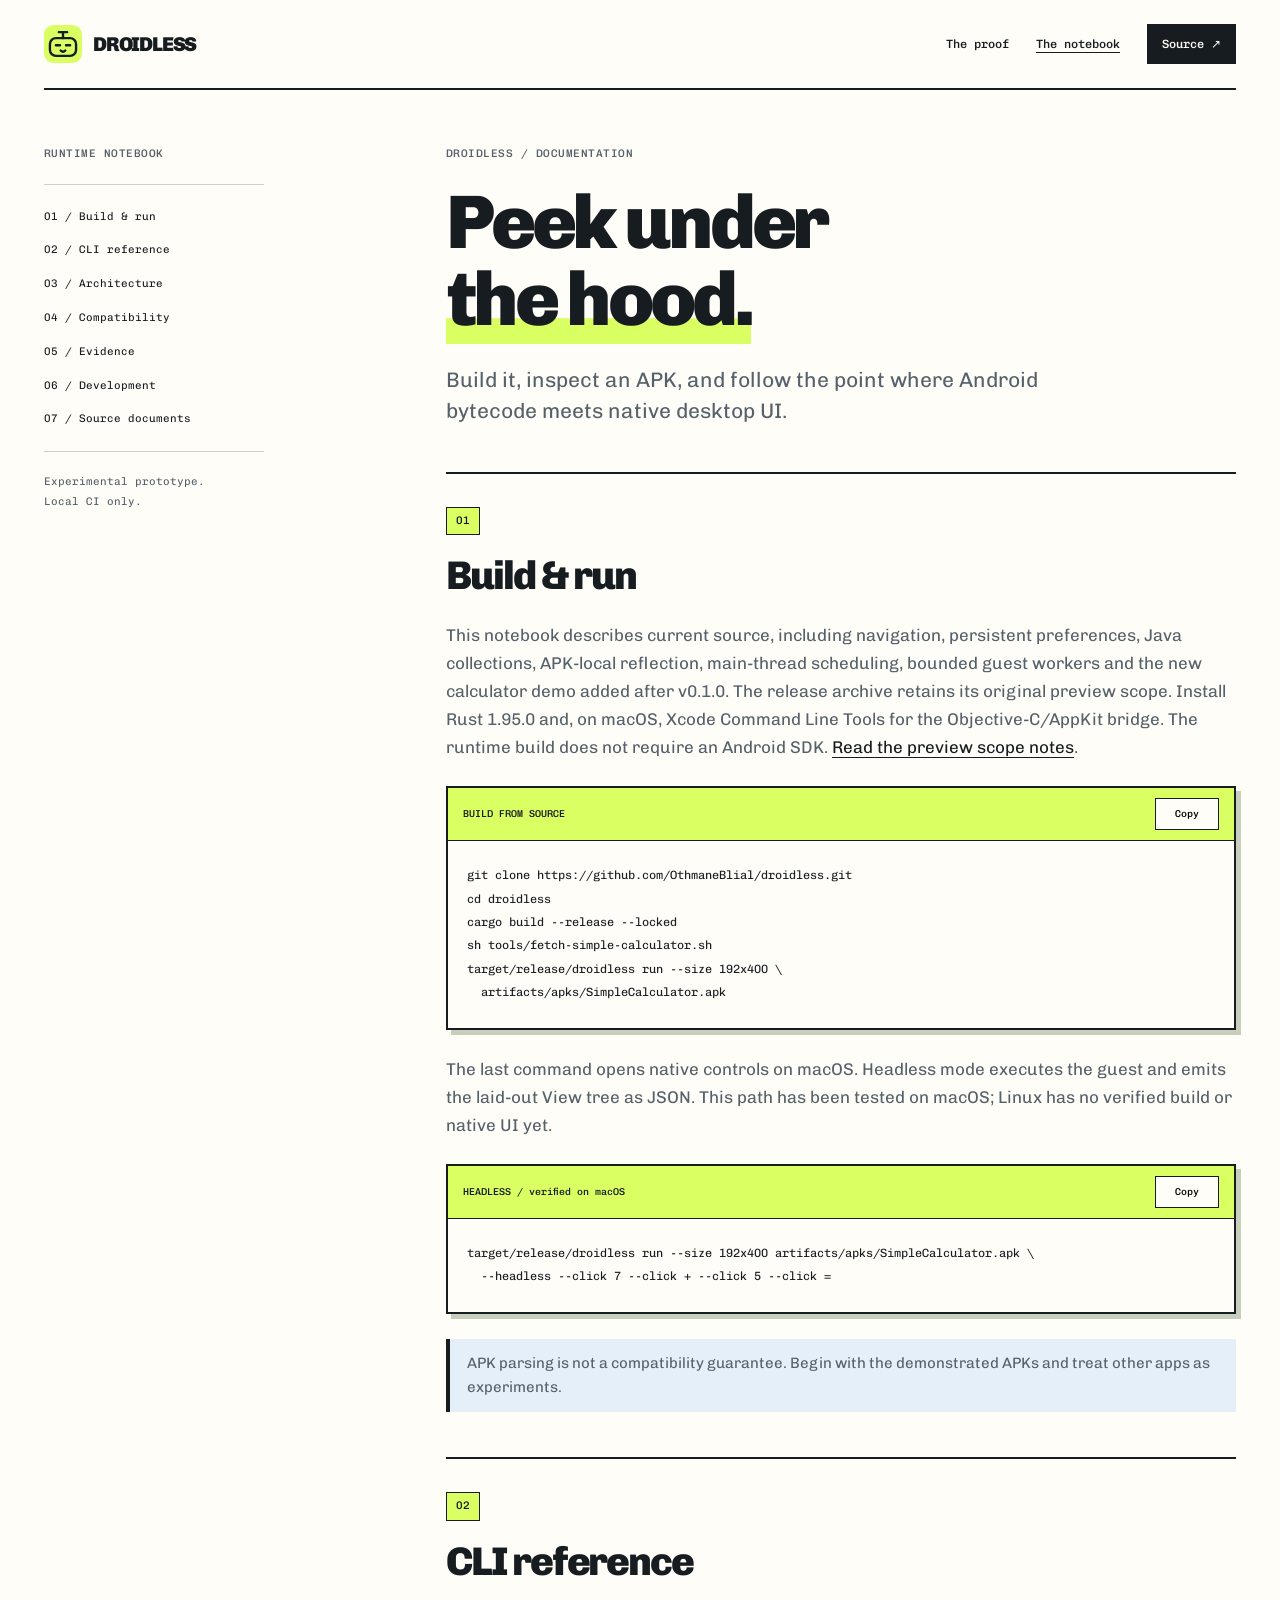
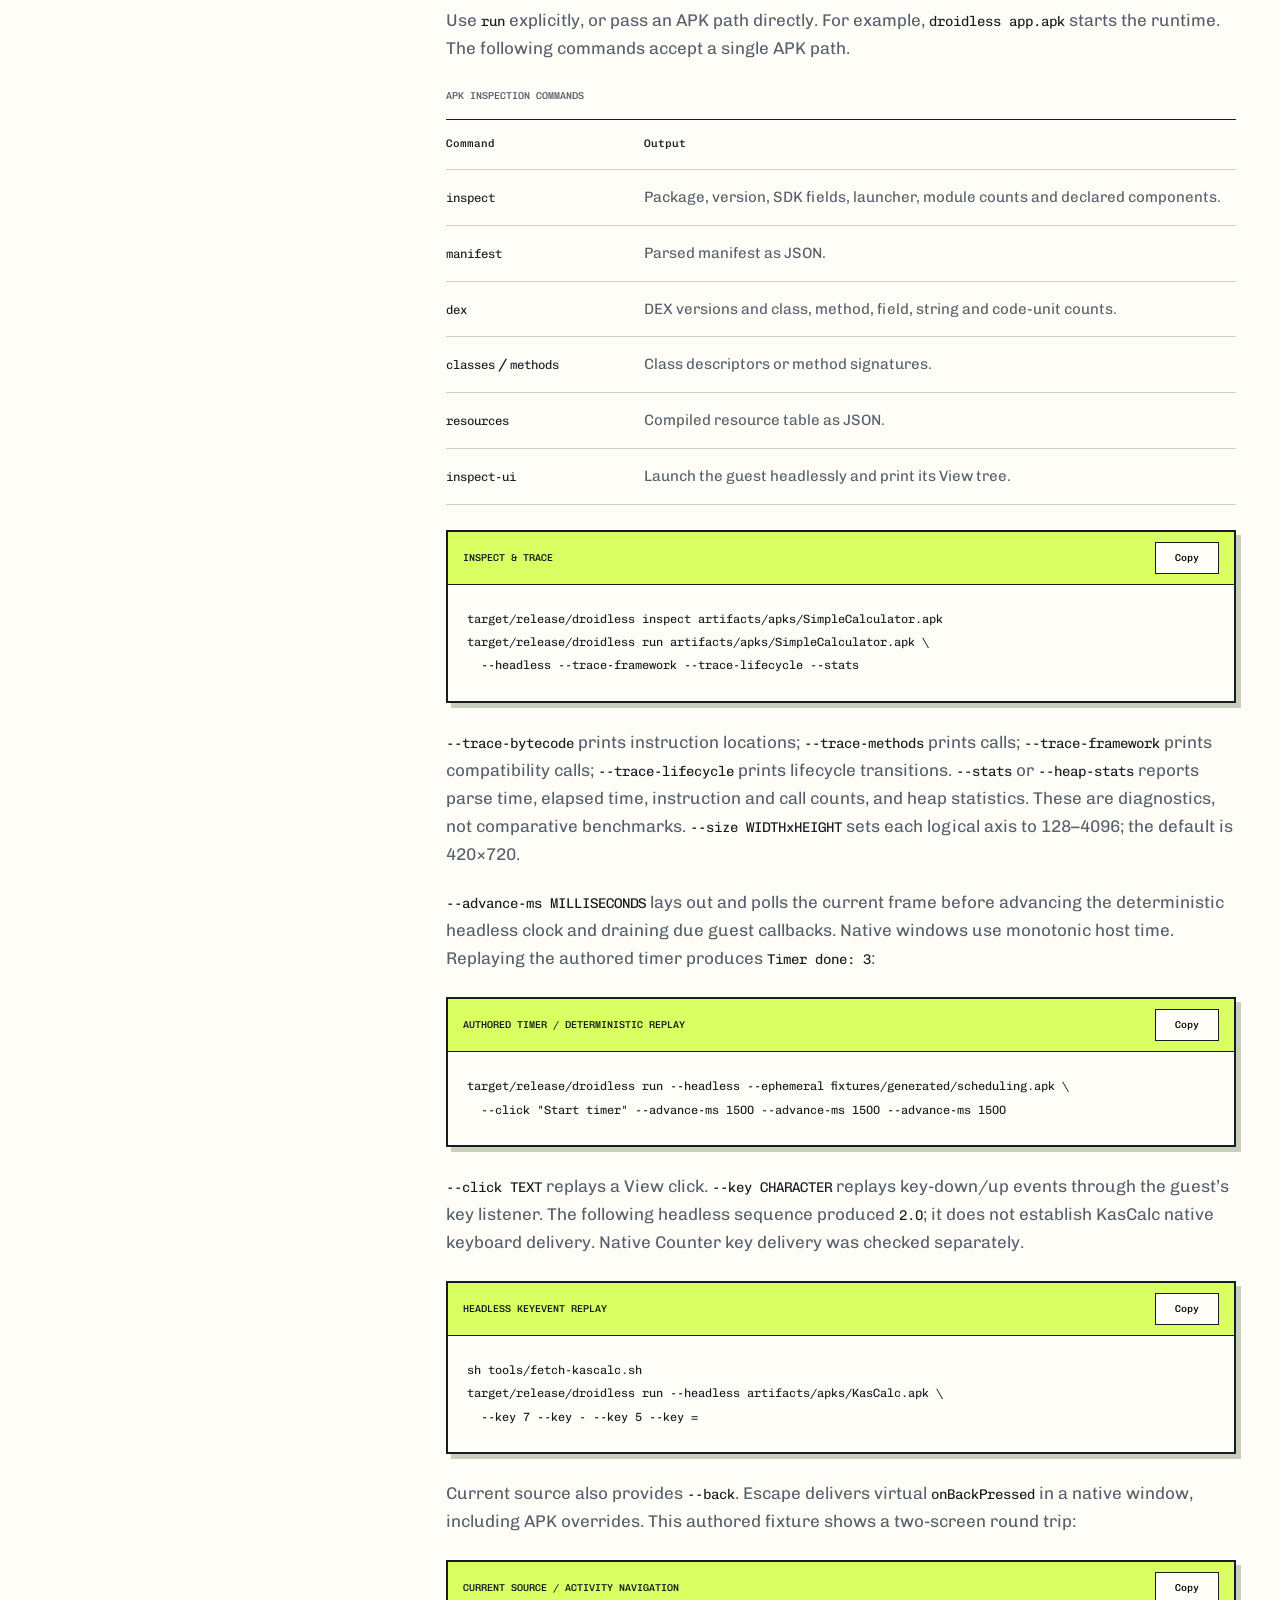
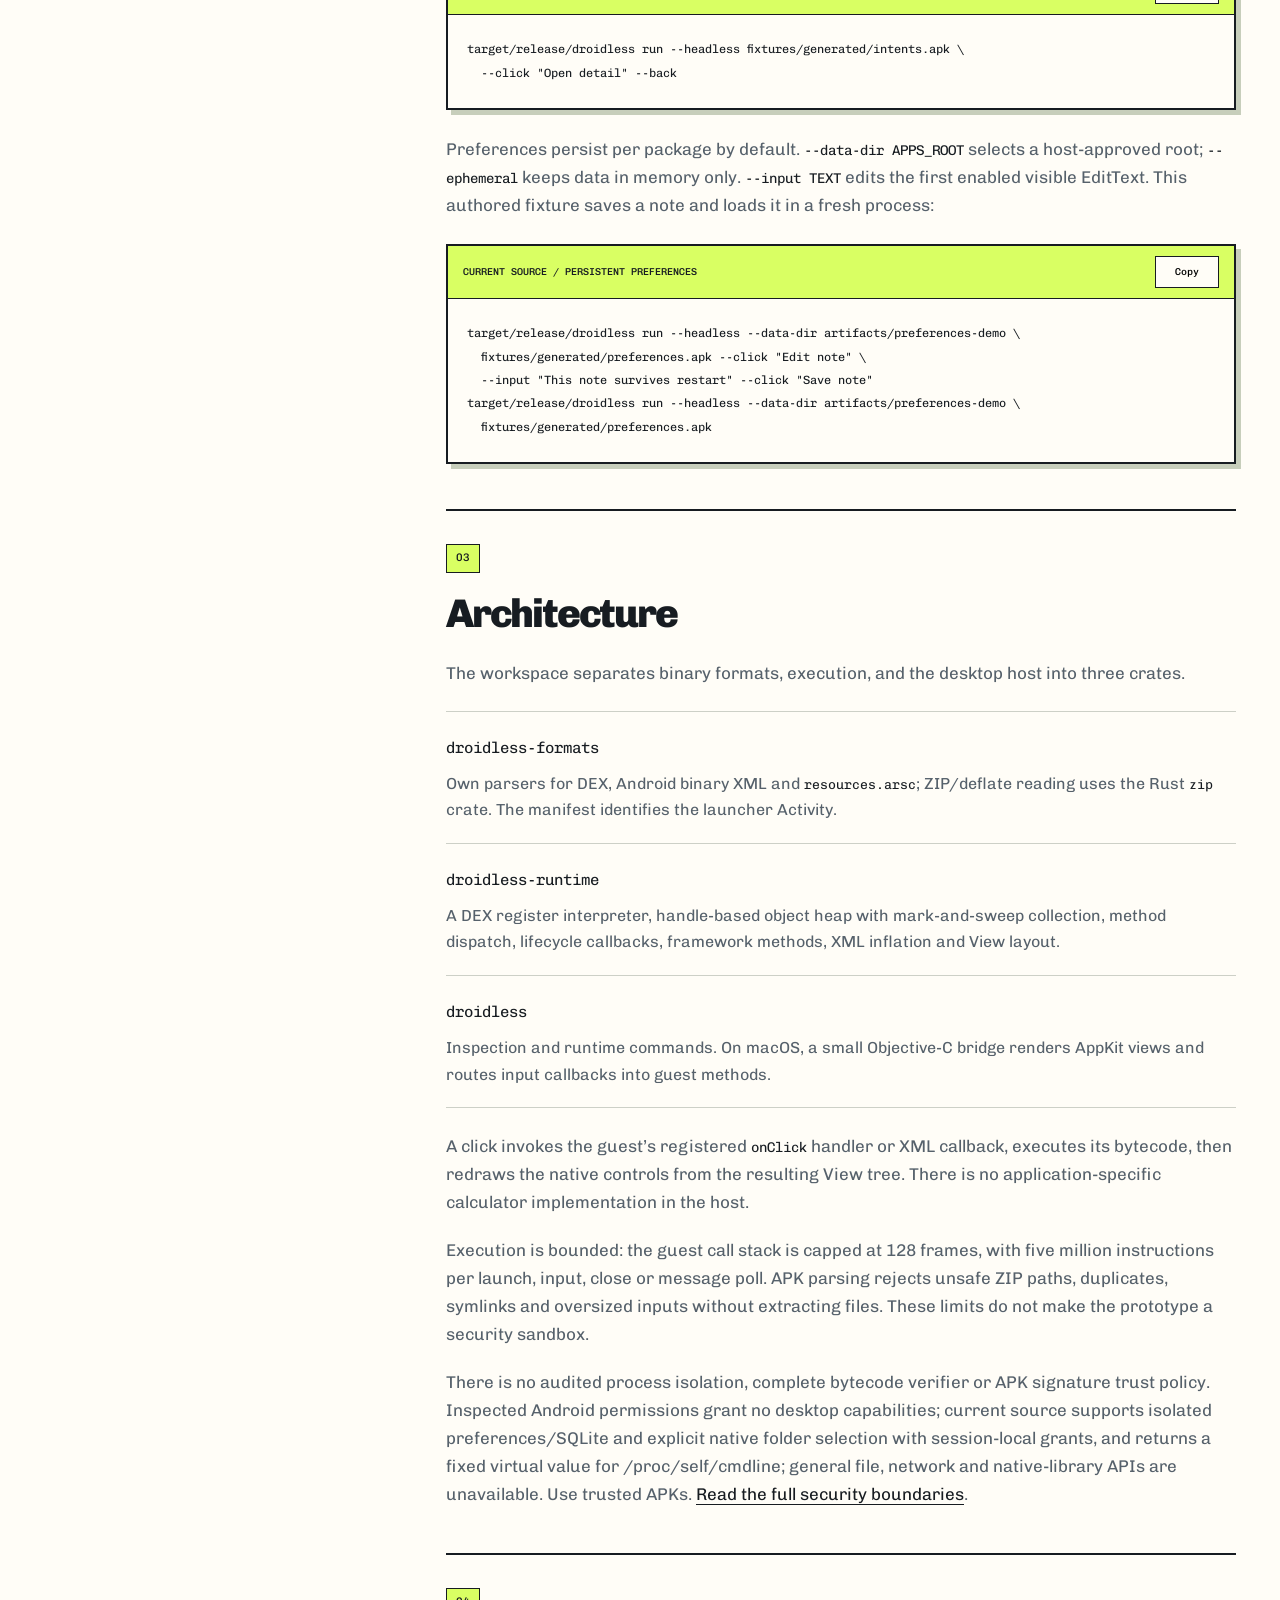
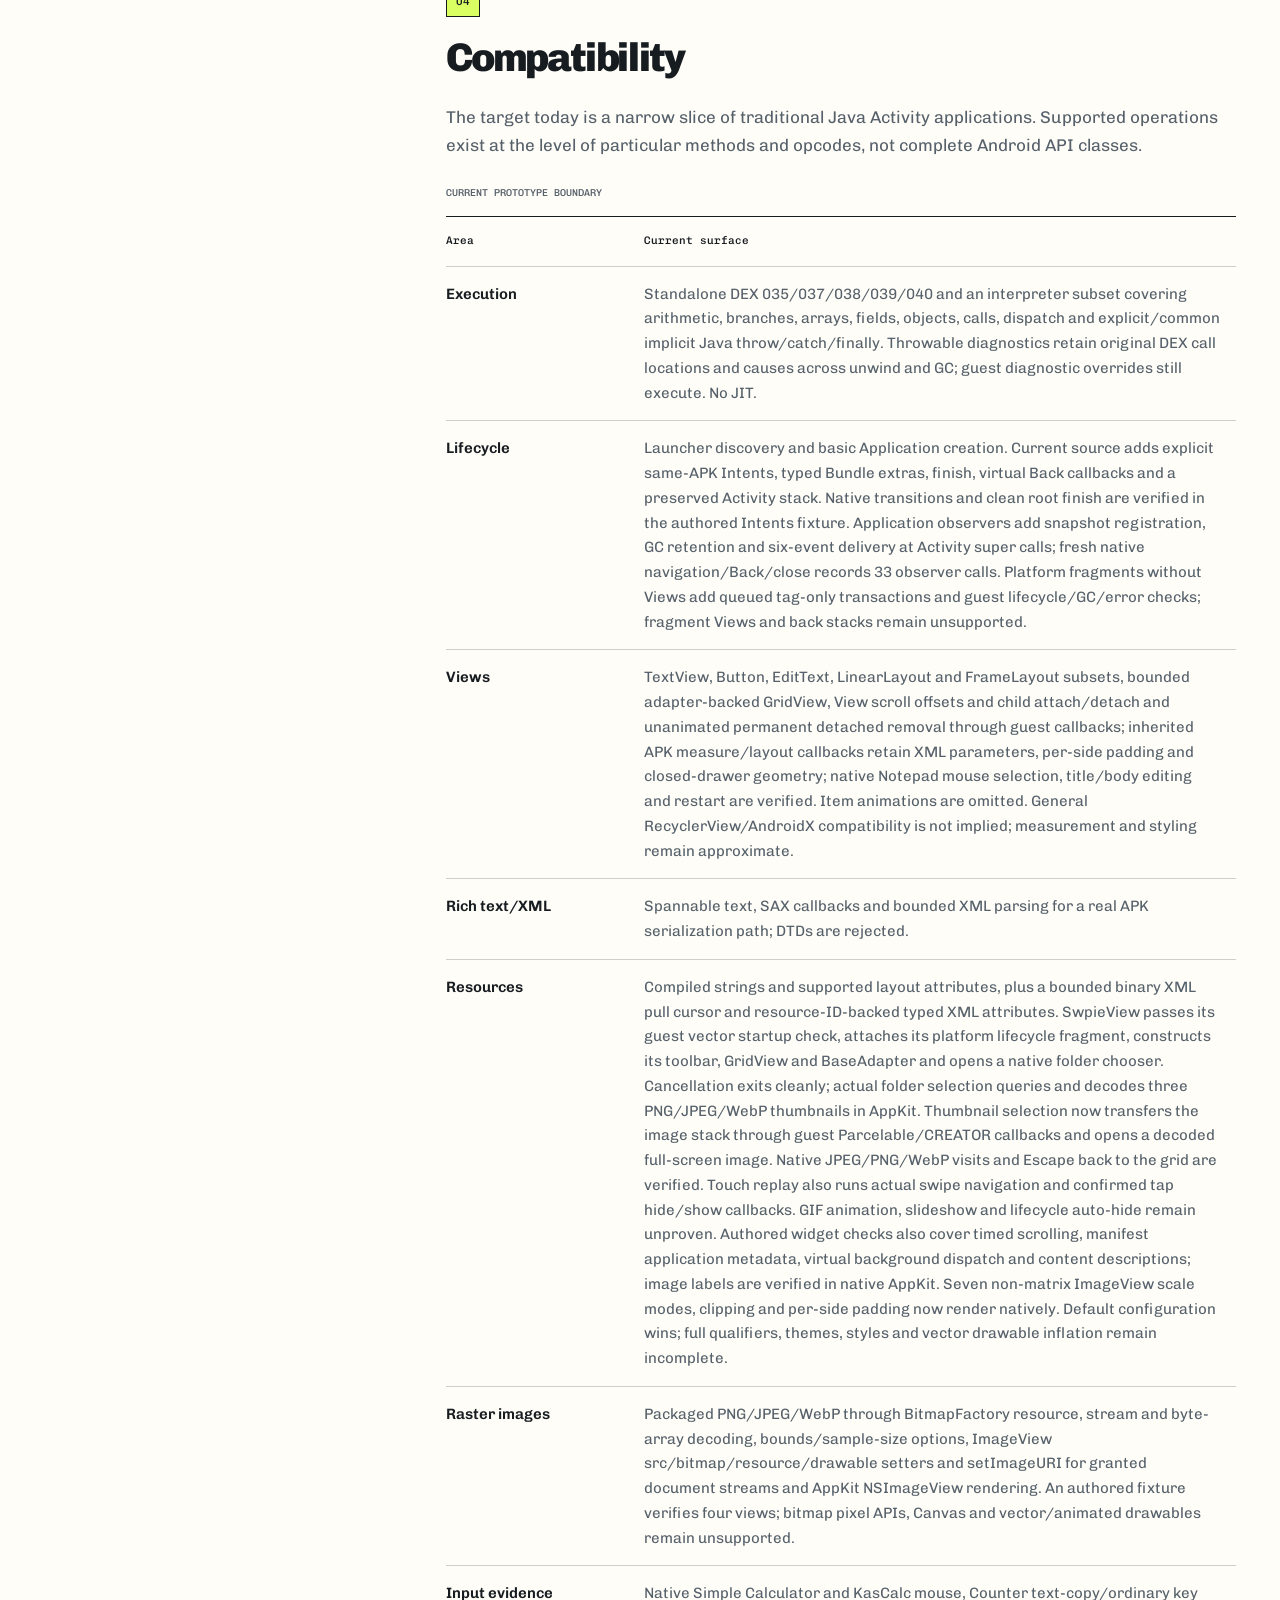
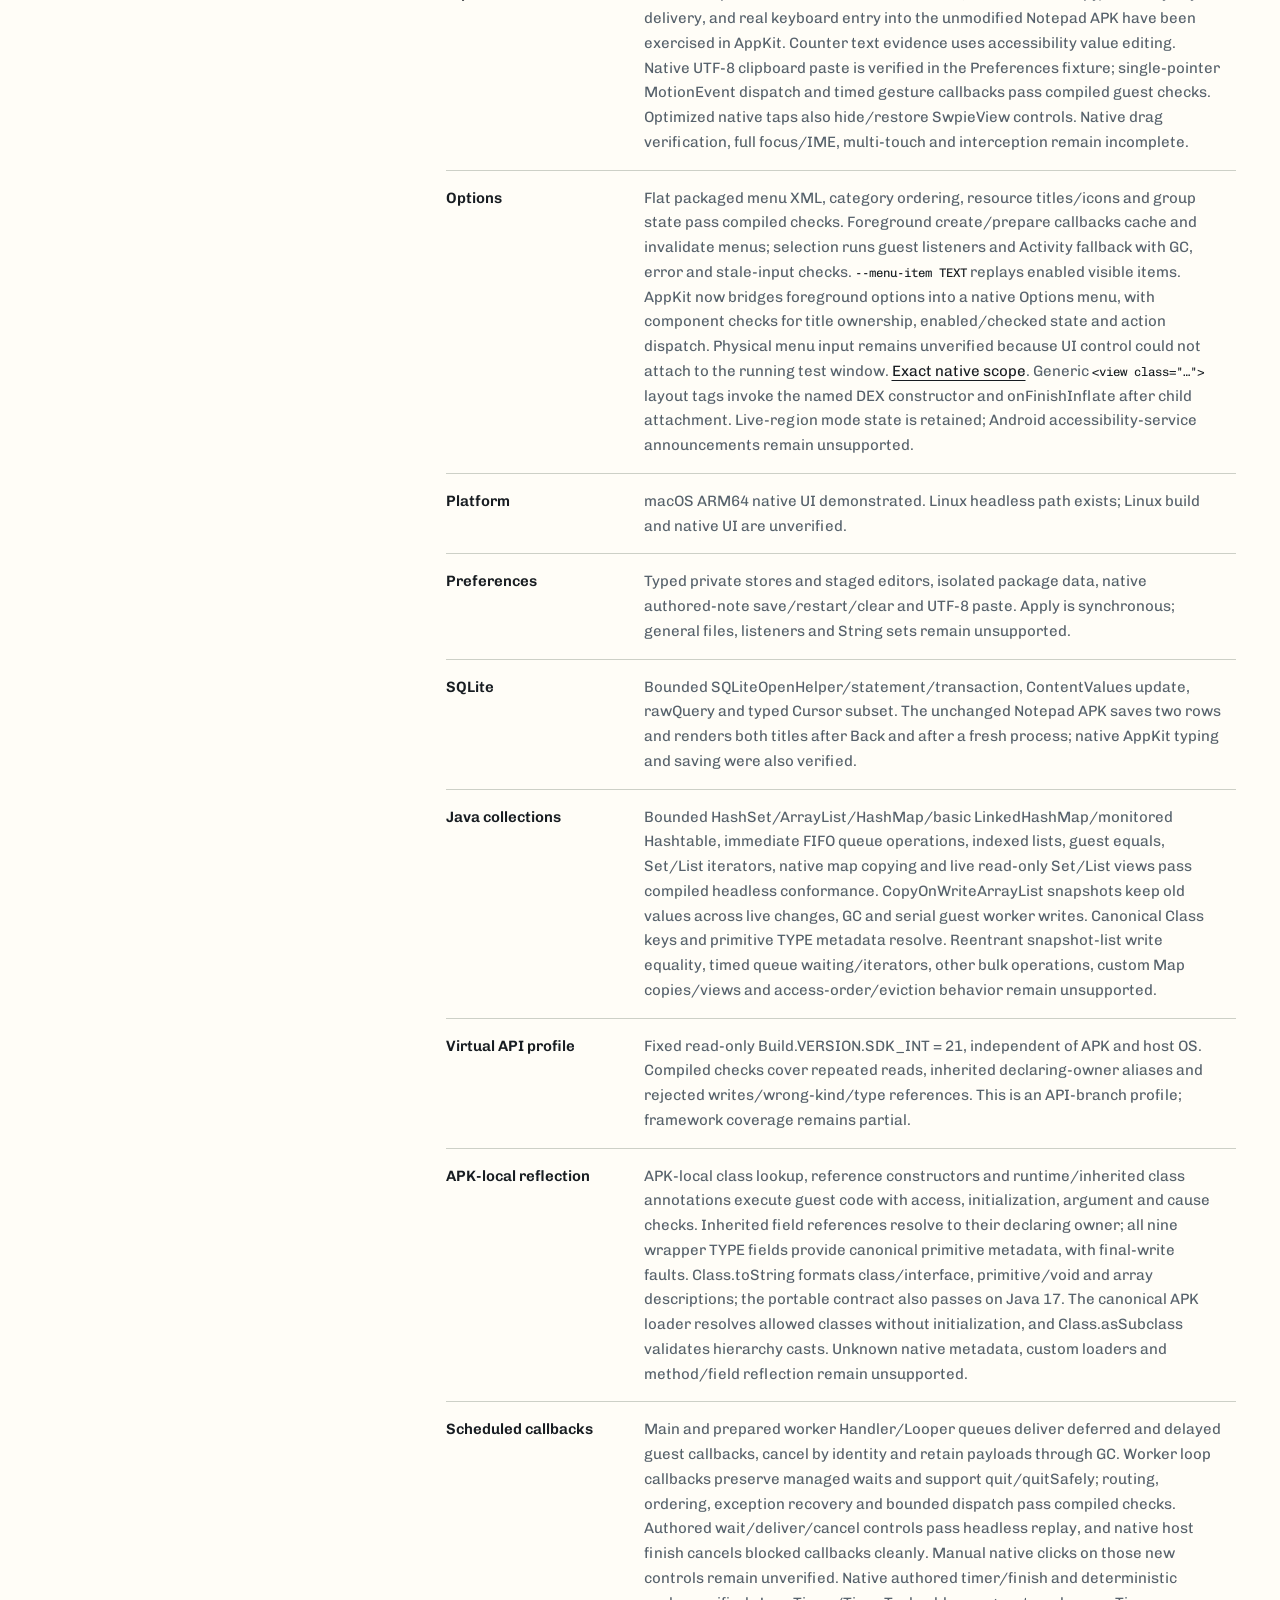
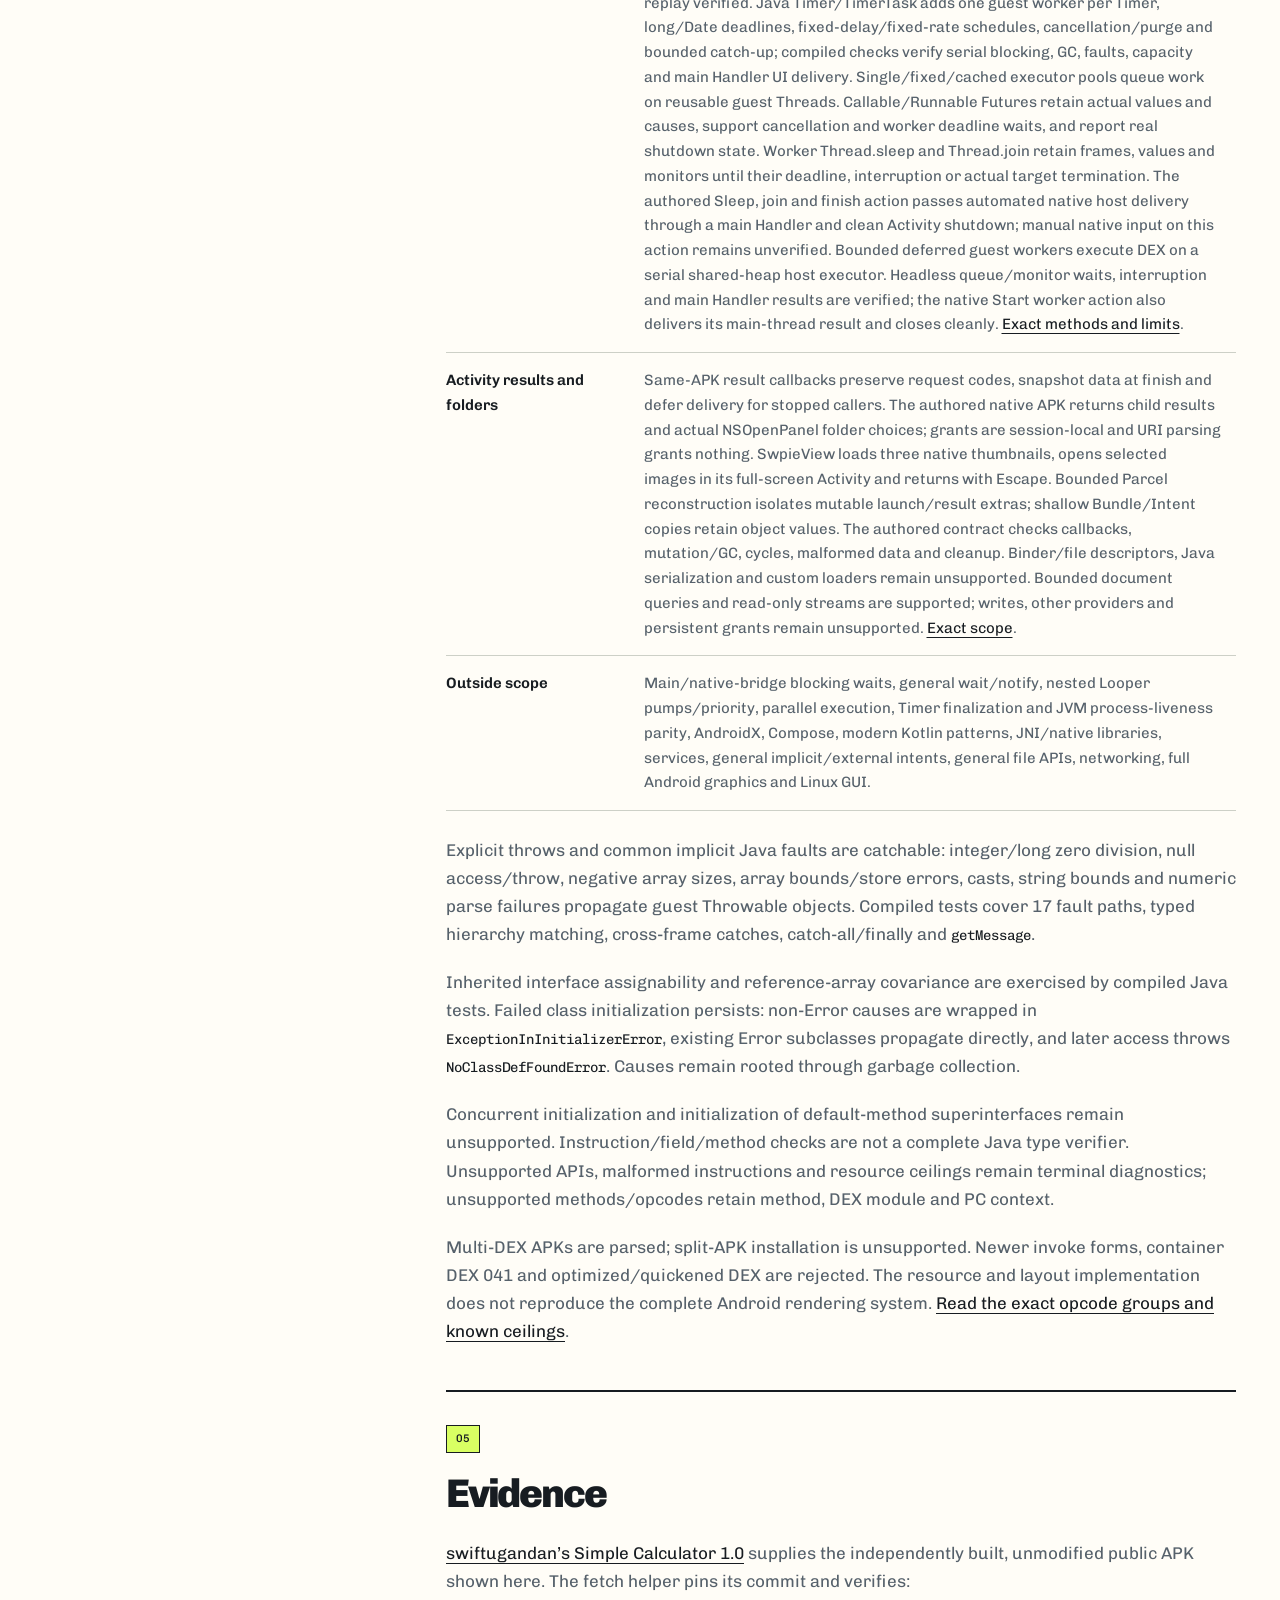
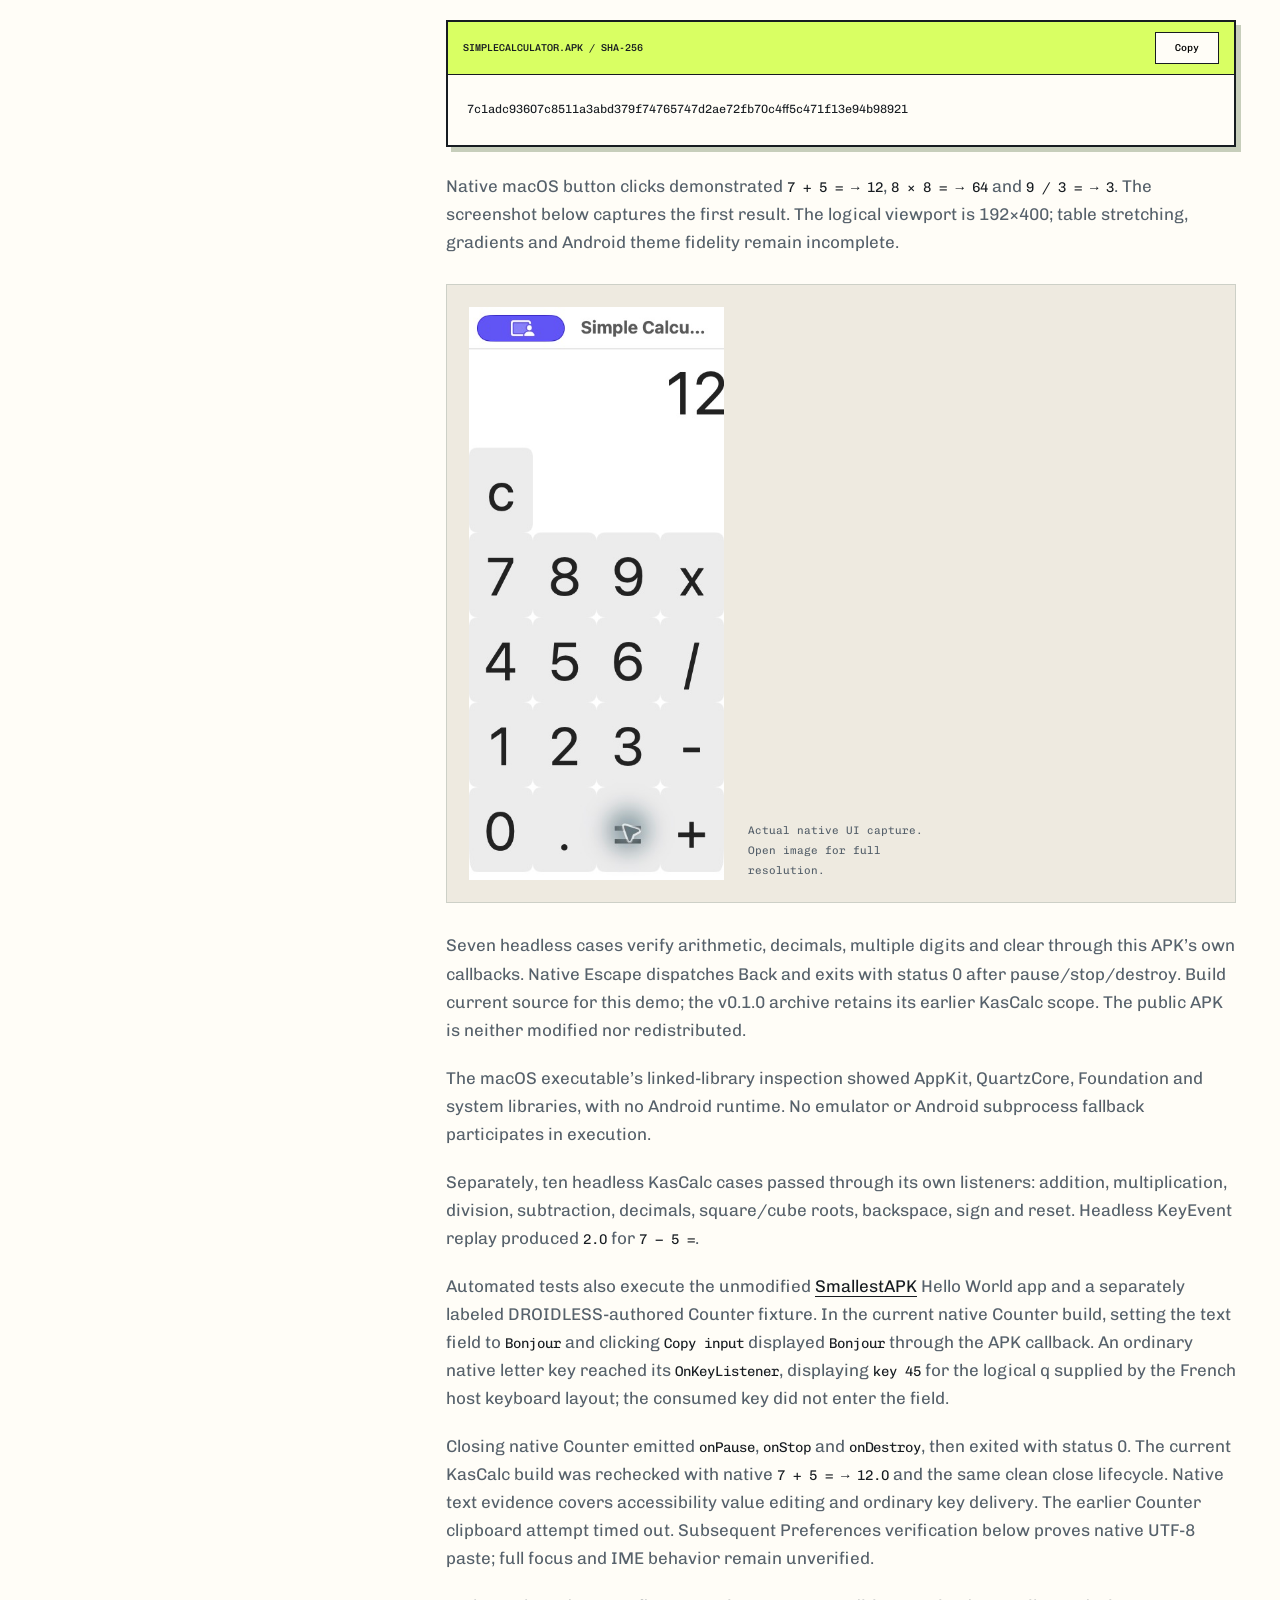
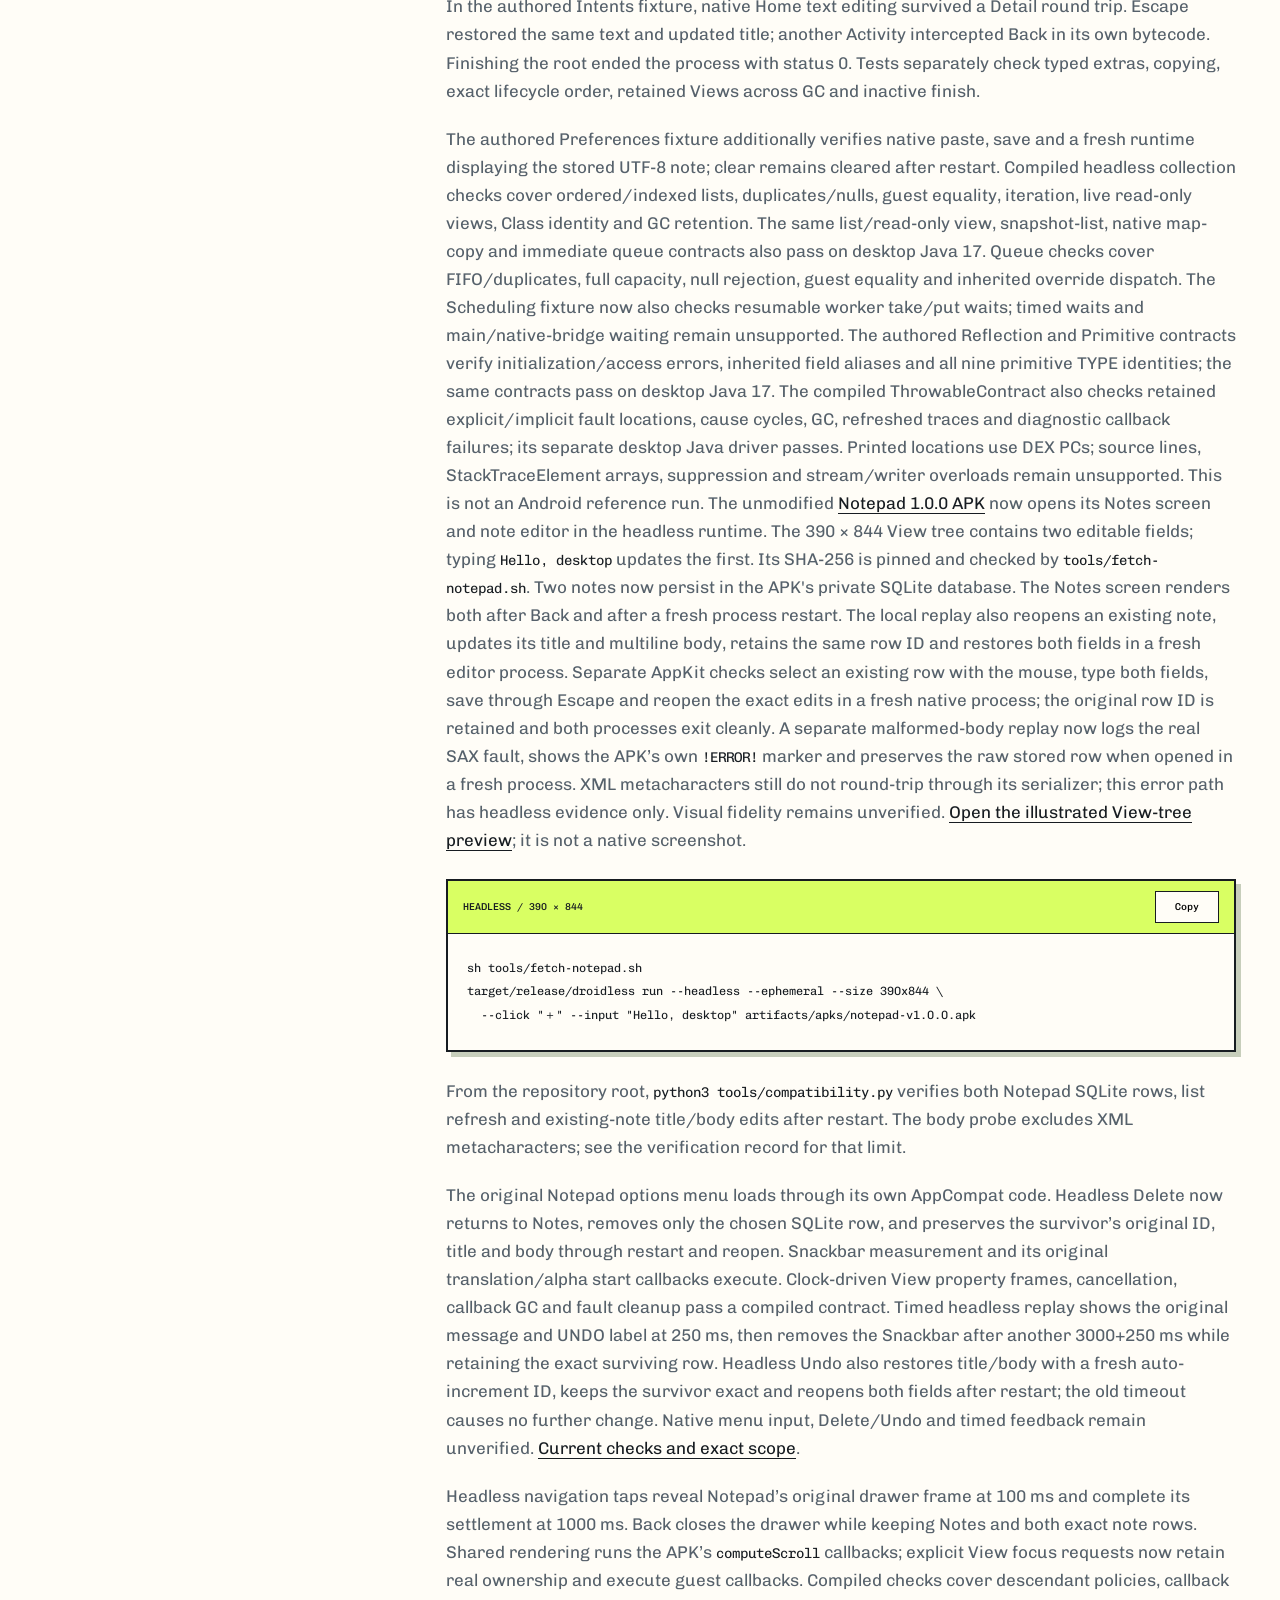
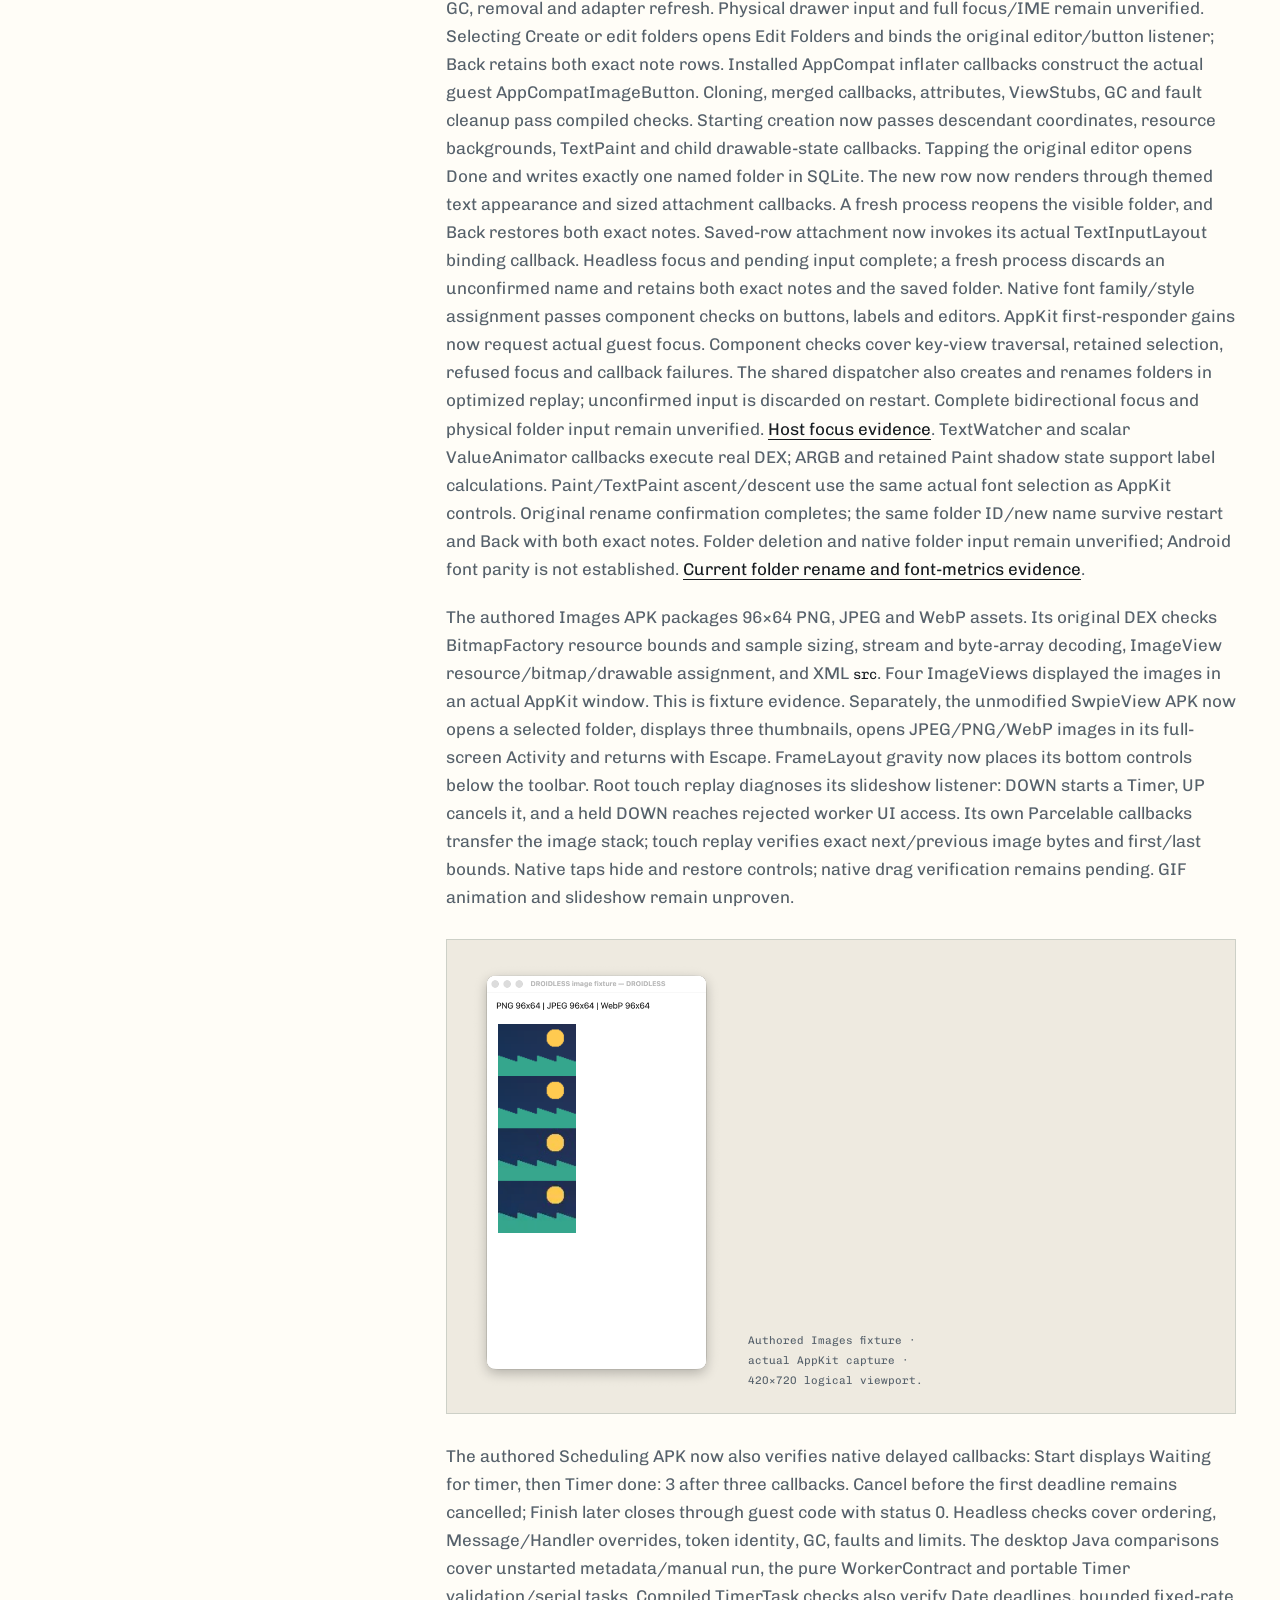
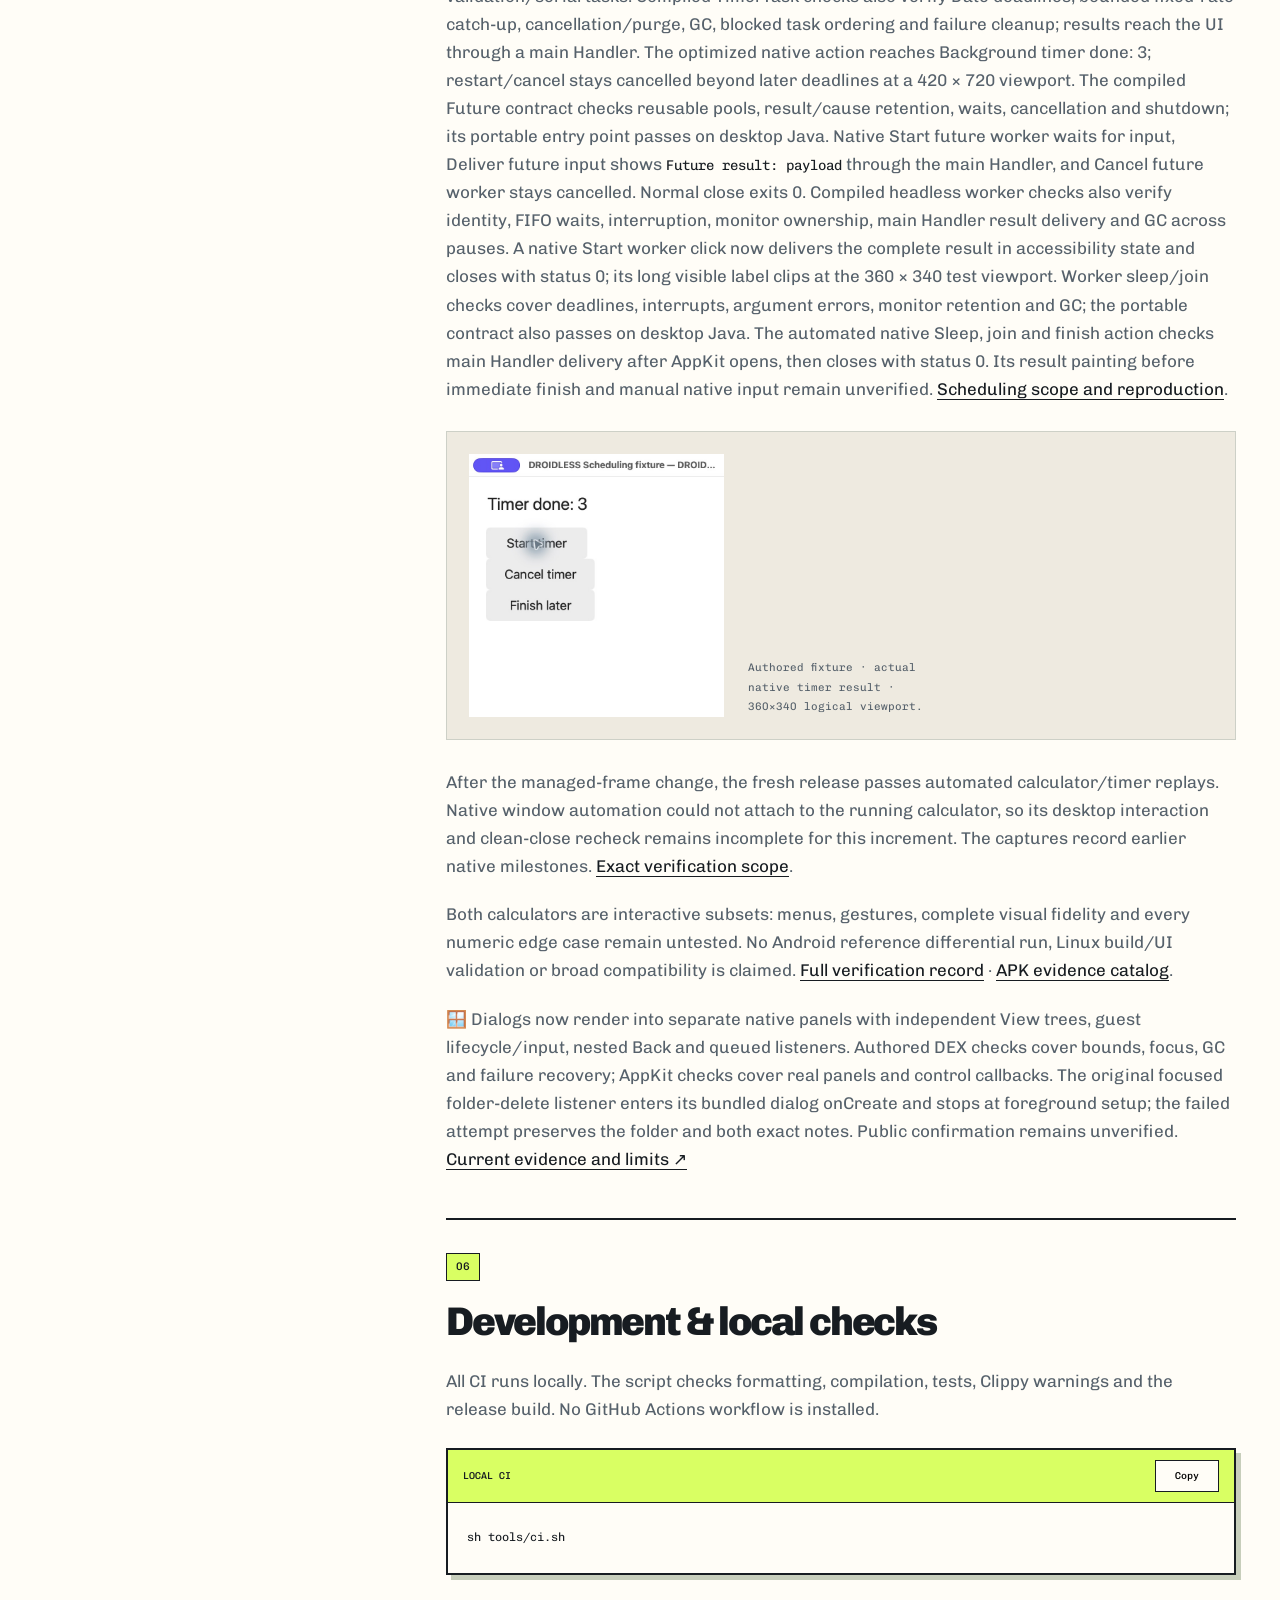
==== site/docs.html @ 404b6637 "docs: publish modal dialog and public APK evidence" ====
<!doctype html>
<html lang="en">
<head>
  <meta charset="utf-8">
  <meta name="viewport" content="width=device-width, initial-scale=1">
  <meta name="description" content="Build and run DROIDLESS locally, inspect APKs, trace guest execution, and understand the prototype’s supported Android subset.">
  <meta name="theme-color" content="#d9ff63">
  <title>Documentation — DROIDLESS</title>
  <link rel="icon" href="assets/favicon.svg" type="image/svg+xml">
  <link rel="stylesheet" href="styles.css">
  <script src="app.js" defer></script>
</head>
<body>
  <a class="skip-link" href="#main">Skip to content</a>
  <header class="site-header wrap"><a class="wordmark" href="index.html" aria-label="DROIDLESS home"><img src="assets/favicon.svg" width="38" height="38" alt="">DROIDLESS</a><nav aria-label="Main navigation"><a href="index.html#evidence">The proof</a><a href="docs.html" aria-current="page">The notebook</a><a class="source-link" href="https://github.com/OthmaneBlial/droidless">Source <span aria-hidden="true">↗</span></a></nav></header>

  <div class="docs-layout wrap">
    <aside class="docs-sidebar"><p class="eyebrow">Runtime notebook</p><nav aria-label="Documentation sections"><a href="#quickstart">01 / Build &amp; run</a><a href="#commands">02 / CLI reference</a><a href="#architecture">03 / Architecture</a><a href="#compatibility">04 / Compatibility</a><a href="#evidence">05 / Evidence</a><a href="#development">06 / Development</a><a href="#reference">07 / Source documents</a></nav><p>Experimental prototype.<br>Local CI only.</p></aside>
    <main class="docs-content" id="main">
      <div class="docs-title"><p class="eyebrow">DROIDLESS / Documentation</p><h1>Peek under<br><em>the hood.</em></h1><p>Build it, inspect an APK, and follow the point where Android bytecode meets native desktop UI.</p></div>

      <section id="quickstart" aria-labelledby="quickstart-title"><span class="doc-number">01</span><h2 id="quickstart-title">Build &amp; run</h2><p>This notebook describes current source, including navigation, persistent preferences, Java collections, APK-local reflection, main-thread scheduling, bounded guest workers and the new calculator demo added after v0.1.0. The release archive retains its original preview scope. Install Rust 1.95.0 and, on macOS, Xcode Command Line Tools for the Objective-C/AppKit bridge. The runtime build does not require an Android SDK. <a href="reference/releases/0.1.0.md">Read the preview scope notes</a>.</p>
        <div class="code-block"><div class="code-header"><span>BUILD FROM SOURCE</span><button class="copy-button" type="button" data-copy="docs-build" aria-label="Copy source build commands">Copy</button></div><pre><code id="docs-build">git clone https://github.com/OthmaneBlial/droidless.git
cd droidless
cargo build --release --locked
sh tools/fetch-simple-calculator.sh
target/release/droidless run --size 192x400 \
  artifacts/apks/SimpleCalculator.apk</code></pre></div>
        <p>The last command opens native controls on macOS. Headless mode executes the guest and emits the laid-out View tree as JSON. This path has been tested on macOS; Linux has no verified build or native UI yet.</p>
        <div class="code-block"><div class="code-header"><span>HEADLESS / verified on macOS</span><button class="copy-button" type="button" data-copy="headless-code" aria-label="Copy headless calculator command">Copy</button></div><pre><code id="headless-code">target/release/droidless run --size 192x400 artifacts/apks/SimpleCalculator.apk \
  --headless --click 7 --click + --click 5 --click =</code></pre></div>
        <p class="notice">APK parsing is not a compatibility guarantee. Begin with the demonstrated APKs and treat other apps as experiments.</p>
      </section>

      <section id="commands" aria-labelledby="commands-title"><span class="doc-number">02</span><h2 id="commands-title">CLI reference</h2><p>Use <code>run</code> explicitly, or pass an APK path directly. For example, <code>droidless app.apk</code> starts the runtime. The following commands accept a single APK path.</p>
        <div class="table-scroll"><table><caption>APK inspection commands</caption><thead><tr><th scope="col">Command</th><th scope="col">Output</th></tr></thead><tbody><tr><td><code>inspect</code></td><td>Package, version, SDK fields, launcher, module counts and declared components.</td></tr><tr><td><code>manifest</code></td><td>Parsed manifest as JSON.</td></tr><tr><td><code>dex</code></td><td>DEX versions and class, method, field, string and code-unit counts.</td></tr><tr><td><code>classes</code> / <code>methods</code></td><td>Class descriptors or method signatures.</td></tr><tr><td><code>resources</code></td><td>Compiled resource table as JSON.</td></tr><tr><td><code>inspect-ui</code></td><td>Launch the guest headlessly and print its View tree.</td></tr></tbody></table></div>
        <div class="code-block"><div class="code-header"><span>INSPECT &amp; TRACE</span><button class="copy-button" type="button" data-copy="trace-code" aria-label="Copy inspection and trace commands">Copy</button></div><pre><code id="trace-code">target/release/droidless inspect artifacts/apks/SimpleCalculator.apk
target/release/droidless run artifacts/apks/SimpleCalculator.apk \
  --headless --trace-framework --trace-lifecycle --stats</code></pre></div>
        <p><code>--trace-bytecode</code> prints instruction locations; <code>--trace-methods</code> prints calls; <code>--trace-framework</code> prints compatibility calls; <code>--trace-lifecycle</code> prints lifecycle transitions. <code>--stats</code> or <code>--heap-stats</code> reports parse time, elapsed time, instruction and call counts, and heap statistics. These are diagnostics, not comparative benchmarks. <code>--size WIDTHxHEIGHT</code> sets each logical axis to 128–4096; the default is 420×720.</p>
        <p><code>--advance-ms MILLISECONDS</code> lays out and polls the current frame before advancing the deterministic headless clock and draining due guest callbacks. Native windows use monotonic host time. Replaying the authored timer produces <code>Timer done: 3</code>:</p>
        <div class="code-block"><div class="code-header"><span>AUTHORED TIMER / DETERMINISTIC REPLAY</span><button class="copy-button" type="button" data-copy="timer-code" aria-label="Copy timer replay command">Copy</button></div><pre><code id="timer-code">target/release/droidless run --headless --ephemeral fixtures/generated/scheduling.apk \
  --click "Start timer" --advance-ms 1500 --advance-ms 1500 --advance-ms 1500</code></pre></div>
        <p><code>--click TEXT</code> replays a View click. <code>--key CHARACTER</code> replays key-down/up events through the guest’s key listener. The following headless sequence produced <code>2.0</code>; it does not establish KasCalc native keyboard delivery. Native Counter key delivery was checked separately.</p>
        <div class="code-block"><div class="code-header"><span>HEADLESS KEYEVENT REPLAY</span><button class="copy-button" type="button" data-copy="key-code" aria-label="Copy headless key event command">Copy</button></div><pre><code id="key-code">sh tools/fetch-kascalc.sh
target/release/droidless run --headless artifacts/apks/KasCalc.apk \
  --key 7 --key - --key 5 --key =</code></pre></div>
        <p>Current source also provides <code>--back</code>. Escape delivers virtual <code>onBackPressed</code> in a native window, including APK overrides. This authored fixture shows a two-screen round trip:</p>
        <div class="code-block"><div class="code-header"><span>CURRENT SOURCE / ACTIVITY NAVIGATION</span><button class="copy-button" type="button" data-copy="nav-code" aria-label="Copy navigation fixture command">Copy</button></div><pre><code id="nav-code">target/release/droidless run --headless fixtures/generated/intents.apk \
  --click "Open detail" --back</code></pre></div>
        <p>Preferences persist per package by default. <code>--data-dir APPS_ROOT</code> selects a host-approved root; <code>--ephemeral</code> keeps data in memory only. <code>--input TEXT</code> edits the first enabled visible EditText. This authored fixture saves a note and loads it in a fresh process:</p>
        <div class="code-block"><div class="code-header"><span>CURRENT SOURCE / PERSISTENT PREFERENCES</span><button class="copy-button" type="button" data-copy="prefs-code" aria-label="Copy persistent preferences commands">Copy</button></div><pre><code id="prefs-code">target/release/droidless run --headless --data-dir artifacts/preferences-demo \
  fixtures/generated/preferences.apk --click "Edit note" \
  --input "This note survives restart" --click "Save note"
target/release/droidless run --headless --data-dir artifacts/preferences-demo \
  fixtures/generated/preferences.apk</code></pre></div>
      </section>

      <section id="architecture" aria-labelledby="architecture-title"><span class="doc-number">03</span><h2 id="architecture-title">Architecture</h2><p>The workspace separates binary formats, execution, and the desktop host into three crates.</p>
        <dl class="crate-list"><div><dt><code>droidless-formats</code></dt><dd>Own parsers for DEX, Android binary XML and <code>resources.arsc</code>; ZIP/deflate reading uses the Rust <code>zip</code> crate. The manifest identifies the launcher Activity.</dd></div><div><dt><code>droidless-runtime</code></dt><dd>A DEX register interpreter, handle-based object heap with mark-and-sweep collection, method dispatch, lifecycle callbacks, framework methods, XML inflation and View layout.</dd></div><div><dt><code>droidless</code></dt><dd>Inspection and runtime commands. On macOS, a small Objective-C bridge renders AppKit views and routes input callbacks into guest methods.</dd></div></dl>
        <p>A click invokes the guest’s registered <code>onClick</code> handler or XML callback, executes its bytecode, then redraws the native controls from the resulting View tree. There is no application-specific calculator implementation in the host.</p>
        <p>Execution is bounded: the guest call stack is capped at 128 frames, with five million instructions per launch, input, close or message poll. APK parsing rejects unsafe ZIP paths, duplicates, symlinks and oversized inputs without extracting files. These limits do not make the prototype a security sandbox.</p>
        <p>There is no audited process isolation, complete bytecode verifier or APK signature trust policy. Inspected Android permissions grant no desktop capabilities; current source supports isolated preferences/SQLite and explicit native folder selection with session-local grants, and returns a fixed virtual value for /proc/self/cmdline; general file, network and native-library APIs are unavailable. Use trusted APKs. <a href="reference/security.md">Read the full security boundaries</a>.</p>
      </section>

      <section id="compatibility" aria-labelledby="compatibility-title"><span class="doc-number">04</span><h2 id="compatibility-title">Compatibility</h2><p>The target today is a narrow slice of traditional Java Activity applications. Supported operations exist at the level of particular methods and opcodes, not complete Android API classes.</p>
        <div class="table-scroll"><table><caption>Current prototype boundary</caption><thead><tr><th scope="col">Area</th><th scope="col">Current surface</th></tr></thead><tbody><tr><td>Execution</td><td>Standalone DEX 035/037/038/039/040 and an interpreter subset covering arithmetic, branches, arrays, fields, objects, calls, dispatch and explicit/common implicit Java throw/catch/finally. Throwable diagnostics retain original DEX call locations and causes across unwind and GC; guest diagnostic overrides still execute. No JIT.</td></tr><tr><td>Lifecycle</td><td>Launcher discovery and basic Application creation. Current source adds explicit same-APK Intents, typed Bundle extras, finish, virtual Back callbacks and a preserved Activity stack. Native transitions and clean root finish are verified in the authored Intents fixture. Application observers add snapshot registration, GC retention and six-event delivery at Activity super calls; fresh native navigation/Back/close records 33 observer calls. Platform fragments without Views add queued tag-only transactions and guest lifecycle/GC/error checks; fragment Views and back stacks remain unsupported.</td></tr><tr><td>Views</td><td>TextView, Button, EditText, LinearLayout and FrameLayout subsets, bounded adapter-backed GridView, View scroll offsets and child attach/detach and unanimated permanent detached removal through guest callbacks; inherited APK measure/layout callbacks retain XML parameters, per-side padding and closed-drawer geometry; native Notepad mouse selection, title/body editing and restart are verified. Item animations are omitted. General RecyclerView/AndroidX compatibility is not implied; measurement and styling remain approximate.</td></tr><tr><td>Rich text/XML</td><td>Spannable text, SAX callbacks and bounded XML parsing for a real APK serialization path; DTDs are rejected.</td></tr><tr><td>Resources</td><td>Compiled strings and supported layout attributes, plus a bounded binary XML pull cursor and resource-ID-backed typed XML attributes. SwpieView passes its guest vector startup check, attaches its platform lifecycle fragment, constructs its toolbar, GridView and BaseAdapter and opens a native folder chooser. Cancellation exits cleanly; actual folder selection queries and decodes three PNG/JPEG/WebP thumbnails in AppKit. Thumbnail selection now transfers the image stack through guest Parcelable/CREATOR callbacks and opens a decoded full-screen image. Native JPEG/PNG/WebP visits and Escape back to the grid are verified. Touch replay also runs actual swipe navigation and confirmed tap hide/show callbacks. GIF animation, slideshow and lifecycle auto-hide remain unproven. Authored widget checks also cover timed scrolling, manifest application metadata, virtual background dispatch and content descriptions; image labels are verified in native AppKit. Seven non-matrix ImageView scale modes, clipping and per-side padding now render natively. Default configuration wins; full qualifiers, themes, styles and vector drawable inflation remain incomplete.</td></tr><tr><td>Raster images</td><td>Packaged PNG/JPEG/WebP through BitmapFactory resource, stream and byte-array decoding, bounds/sample-size options, ImageView src/bitmap/resource/drawable setters and setImageURI for granted document streams and AppKit NSImageView rendering. An authored fixture verifies four views; bitmap pixel APIs, Canvas and vector/animated drawables remain unsupported.</td></tr><tr><td>Input evidence</td><td>Native Simple Calculator and KasCalc mouse, Counter text-copy/ordinary key delivery, and real keyboard entry into the unmodified Notepad APK have been exercised in AppKit. Counter text evidence uses accessibility value editing. Native UTF-8 clipboard paste is verified in the Preferences fixture; single-pointer MotionEvent dispatch and timed gesture callbacks pass compiled guest checks. Optimized native taps also hide/restore SwpieView controls. Native drag verification, full focus/IME, multi-touch and interception remain incomplete.</td></tr><tr><td>Options</td><td>Flat packaged menu XML, category ordering, resource titles/icons and group state pass compiled checks. Foreground create/prepare callbacks cache and invalidate menus; selection runs guest listeners and Activity fallback with GC, error and stale-input checks. <code>--menu-item TEXT</code> replays enabled visible items. AppKit now bridges foreground options into a native Options menu, with component checks for title ownership, enabled/checked state and action dispatch. Physical menu input remains unverified because UI control could not attach to the running test window. <a href="reference/verification.md#current-source-native-options-menu-bridge">Exact native scope</a>. Generic <code>&lt;view class="…"&gt;</code> layout tags invoke the named DEX constructor and onFinishInflate after child attachment. Live-region mode state is retained; Android accessibility-service announcements remain unsupported.</td></tr><tr><td>Platform</td><td>macOS ARM64 native UI demonstrated. Linux headless path exists; Linux build and native UI are unverified.</td></tr><tr><td>Preferences</td><td>Typed private stores and staged editors, isolated package data, native authored-note save/restart/clear and UTF-8 paste. Apply is synchronous; general files, listeners and String sets remain unsupported.</td></tr><tr><td>SQLite</td><td>Bounded SQLiteOpenHelper/statement/transaction, ContentValues update, rawQuery and typed Cursor subset. The unchanged Notepad APK saves two rows and renders both titles after Back and after a fresh process; native AppKit typing and saving were also verified.</td></tr><tr><td>Java collections</td><td>Bounded HashSet/ArrayList/HashMap/basic LinkedHashMap/monitored Hashtable, immediate FIFO queue operations, indexed lists, guest equals, Set/List iterators, native map copying and live read-only Set/List views pass compiled headless conformance. CopyOnWriteArrayList snapshots keep old values across live changes, GC and serial guest worker writes. Canonical Class keys and primitive TYPE metadata resolve. Reentrant snapshot-list write equality, timed queue waiting/iterators, other bulk operations, custom Map copies/views and access-order/eviction behavior remain unsupported.</td></tr><tr><td>Virtual API profile</td><td>Fixed read-only Build.VERSION.SDK_INT = 21, independent of APK and host OS. Compiled checks cover repeated reads, inherited declaring-owner aliases and rejected writes/wrong-kind/type references. This is an API-branch profile; framework coverage remains partial.</td></tr><tr><td>APK-local reflection</td><td>APK-local class lookup, reference constructors and runtime/inherited class annotations execute guest code with access, initialization, argument and cause checks. Inherited field references resolve to their declaring owner; all nine wrapper TYPE fields provide canonical primitive metadata, with final-write faults. Class.toString formats class/interface, primitive/void and array descriptions; the portable contract also passes on Java 17. The canonical APK loader resolves allowed classes without initialization, and Class.asSubclass validates hierarchy casts. Unknown native metadata, custom loaders and method/field reflection remain unsupported.</td></tr><tr><td>Scheduled callbacks</td><td>Main and prepared worker Handler/Looper queues deliver deferred and delayed guest callbacks, cancel by identity and retain payloads through GC. Worker loop callbacks preserve managed waits and support quit/quitSafely; routing, ordering, exception recovery and bounded dispatch pass compiled checks. Authored wait/deliver/cancel controls pass headless replay, and native host finish cancels blocked callbacks cleanly. Manual native clicks on those new controls remain unverified. Native authored timer/finish and deterministic replay verified. Java Timer/TimerTask adds one guest worker per Timer, long/Date deadlines, fixed-delay/fixed-rate schedules, cancellation/purge and bounded catch-up; compiled checks verify serial blocking, GC, faults, capacity and main Handler UI delivery. Single/fixed/cached executor pools queue work on reusable guest Threads. Callable/Runnable Futures retain actual values and causes, support cancellation and worker deadline waits, and report real shutdown state. Worker Thread.sleep and Thread.join retain frames, values and monitors until their deadline, interruption or actual target termination. The authored Sleep, join and finish action passes automated native host delivery through a main Handler and clean Activity shutdown; manual native input on this action remains unverified. Bounded deferred guest workers execute DEX on a serial shared-heap host executor. Headless queue/monitor waits, interruption and main Handler results are verified; the native Start worker action also delivers its main-thread result and closes cleanly. <a href="reference/threading.md">Exact methods and limits</a>.</td></tr><tr><td>Activity results and folders</td><td>Same-APK result callbacks preserve request codes, snapshot data at finish and defer delivery for stopped callers. The authored native APK returns child results and actual NSOpenPanel folder choices; grants are session-local and URI parsing grants nothing. SwpieView loads three native thumbnails, opens selected images in its full-screen Activity and returns with Escape. Bounded Parcel reconstruction isolates mutable launch/result extras; shallow Bundle/Intent copies retain object values. The authored contract checks callbacks, mutation/GC, cycles, malformed data and cleanup. Binder/file descriptors, Java serialization and custom loaders remain unsupported. Bounded document queries and read-only streams are supported; writes, other providers and persistent grants remain unsupported. <a href="reference/framework.md#activity-results-and-native-folder-selection">Exact scope</a>.</td></tr><tr><td>Outside scope</td><td>Main/native-bridge blocking waits, general wait/notify, nested Looper pumps/priority, parallel execution, Timer finalization and JVM process-liveness parity, AndroidX, Compose, modern Kotlin patterns, JNI/native libraries, services, general implicit/external intents, general file APIs, networking, full Android graphics and Linux GUI.</td></tr></tbody></table></div>
        <p>Explicit throws and common implicit Java faults are catchable: integer/long zero division, null access/throw, negative array sizes, array bounds/store errors, casts, string bounds and numeric parse failures propagate guest Throwable objects. Compiled tests cover 17 fault paths, typed hierarchy matching, cross-frame catches, catch-all/finally and <code>getMessage</code>.</p>
        <p>Inherited interface assignability and reference-array covariance are exercised by compiled Java tests. Failed class initialization persists: non-Error causes are wrapped in <code>ExceptionInInitializerError</code>, existing Error subclasses propagate directly, and later access throws <code>NoClassDefFoundError</code>. Causes remain rooted through garbage collection.</p>
        <p>Concurrent initialization and initialization of default-method superinterfaces remain unsupported. Instruction/field/method checks are not a complete Java type verifier. Unsupported APIs, malformed instructions and resource ceilings remain terminal diagnostics; unsupported methods/opcodes retain method, DEX module and PC context.</p>
        <p>Multi-DEX APKs are parsed; split-APK installation is unsupported. Newer invoke forms, container DEX 041 and optimized/quickened DEX are rejected. The resource and layout implementation does not reproduce the complete Android rendering system. <a href="reference/compatibility.md">Read the exact opcode groups and known ceilings</a>.</p>
      </section>

      <section id="evidence" aria-labelledby="evidence-title"><span class="doc-number">05</span><h2 id="evidence-title">Evidence</h2><p><a href="https://github.com/swiftugandan/Simple-Android-Calculator/tree/3ba860b281eba34f144e4e75115f0c0a06bced31">swiftugandan’s Simple Calculator 1.0</a> supplies the independently built, unmodified public APK shown here. The fetch helper pins its commit and verifies:</p>
        <div class="code-block"><div class="code-header"><span>SIMPLECALCULATOR.APK / SHA-256</span><button class="copy-button" type="button" data-copy="hash-code" aria-label="Copy Simple Calculator SHA-256">Copy</button></div><pre><code id="hash-code">7c1adc93607c8511a3abd379f74765747d2ae72fb70c4ff5c471f13e94b98921</code></pre></div>
        <p>Native macOS button clicks demonstrated <code>7 + 5 = → 12</code>, <code>8 × 8 = → 64</code> and <code>9 / 3 = → 3</code>. The screenshot below captures the first result. The logical viewport is 192×400; table stretching, gradients and Android theme fidelity remain incomplete.</p>
        <figure class="docs-screenshot"><a href="assets/simple-calculator-native.png"><img src="assets/simple-calculator-native.png" alt="Real Simple Calculator native macOS window showing the calculated result 12." width="384" height="864" loading="lazy"></a><figcaption>Actual native UI capture. Open image for full resolution.</figcaption></figure>
        <p>Seven headless cases verify arithmetic, decimals, multiple digits and clear through this APK’s own callbacks. Native Escape dispatches Back and exits with status 0 after pause/stop/destroy. Build current source for this demo; the v0.1.0 archive retains its earlier KasCalc scope. The public APK is neither modified nor redistributed.</p>
        <p>The macOS executable’s linked-library inspection showed AppKit, QuartzCore, Foundation and system libraries, with no Android runtime. No emulator or Android subprocess fallback participates in execution.</p>
        <p>Separately, ten headless KasCalc cases passed through its own listeners: addition, multiplication, division, subtraction, decimals, square/cube roots, backspace, sign and reset. Headless KeyEvent replay produced <code>2.0</code> for <code>7 − 5 =</code>.</p>
        <p>Automated tests also execute the unmodified <a href="https://github.com/krossovochkin/SmallestAPK">SmallestAPK</a> Hello World app and a separately labeled DROIDLESS-authored Counter fixture. In the current native Counter build, setting the text field to <code>Bonjour</code> and clicking <code>Copy input</code> displayed <code>Bonjour</code> through the APK callback. An ordinary native letter key reached its <code>OnKeyListener</code>, displaying <code>key 45</code> for the logical q supplied by the French host keyboard layout; the consumed key did not enter the field.</p>
        <p>Closing native Counter emitted <code>onPause</code>, <code>onStop</code> and <code>onDestroy</code>, then exited with status 0. The current KasCalc build was rechecked with native <code>7 + 5 = → 12.0</code> and the same clean close lifecycle. Native text evidence covers accessibility value editing and ordinary key delivery. The earlier Counter clipboard attempt timed out. Subsequent Preferences verification below proves native UTF-8 paste; full focus and IME behavior remain unverified.</p>
        <p>In the authored Intents fixture, native Home text editing survived a Detail round trip. Escape restored the same text and updated title; another Activity intercepted Back in its own bytecode. Finishing the root ended the process with status 0. Tests separately check typed extras, copying, exact lifecycle order, retained Views across GC and inactive finish.</p>
        <p>The authored Preferences fixture additionally verifies native paste, save and a fresh runtime displaying the stored UTF-8 note; clear remains cleared after restart. Compiled headless collection checks cover ordered/indexed lists, duplicates/nulls, guest equality, iteration, live read-only views, Class identity and GC retention. The same list/read-only view, snapshot-list, native map-copy and immediate queue contracts also pass on desktop Java 17. Queue checks cover FIFO/duplicates, full capacity, null rejection, guest equality and inherited override dispatch. The Scheduling fixture now also checks resumable worker take/put waits; timed waits and main/native-bridge waiting remain unsupported. The authored Reflection and Primitive contracts verify initialization/access errors, inherited field aliases and all nine primitive TYPE identities; the same contracts pass on desktop Java 17. The compiled ThrowableContract also checks retained explicit/implicit fault locations, cause cycles, GC, refreshed traces and diagnostic callback failures; its separate desktop Java driver passes. Printed locations use DEX PCs; source lines, StackTraceElement arrays, suppression and stream/writer overloads remain unsupported. This is not an Android reference run. The unmodified <a href="https://github.com/MohMah/android-notepad/releases/tag/v1.0.0">Notepad 1.0.0 APK</a> now opens its Notes screen and note editor in the headless runtime. The 390 × 844 View tree contains two editable fields; typing <code>Hello, desktop</code> updates the first. Its SHA-256 is pinned and checked by <code>tools/fetch-notepad.sh</code>. Two notes now persist in the APK's private SQLite database. The Notes screen renders both after Back and after a fresh process restart. The local replay also reopens an existing note, updates its title and multiline body, retains the same row ID and restores both fields in a fresh editor process. Separate AppKit checks select an existing row with the mouse, type both fields, save through Escape and reopen the exact edits in a fresh native process; the original row ID is retained and both processes exit cleanly. A separate malformed-body replay now logs the real SAX fault, shows the APK’s own <code>!ERROR!</code> marker and preserves the raw stored row when opened in a fresh process. XML metacharacters still do not round-trip through its serializer; this error path has headless evidence only. Visual fidelity remains unverified. <a href="assets/notepad-preview.svg">Open the illustrated View-tree preview</a>; it is not a native screenshot.</p><div class="code-block"><div class="code-header"><span>HEADLESS / 390 × 844</span><button class="copy-button" type="button" data-copy="notepad-code" aria-label="Copy Notepad replay command">Copy</button></div><pre><code id="notepad-code">sh tools/fetch-notepad.sh
target/release/droidless run --headless --ephemeral --size 390x844 \
  --click "＋" --input "Hello, desktop" artifacts/apks/notepad-v1.0.0.apk</code></pre></div><p>From the repository root, <code>python3 tools/compatibility.py</code> verifies both Notepad SQLite rows, list refresh and existing-note title/body edits after restart. The body probe excludes XML metacharacters; see the verification record for that limit.</p>
        <p>The original Notepad options menu loads through its own AppCompat code. Headless Delete now returns to Notes, removes only the chosen SQLite row, and preserves the survivor’s original ID, title and body through restart and reopen. Snackbar measurement and its original translation/alpha start callbacks execute. Clock-driven View property frames, cancellation, callback GC and fault cleanup pass a compiled contract. Timed headless replay shows the original message and UNDO label at 250 ms, then removes the Snackbar after another 3000+250 ms while retaining the exact surviving row. Headless Undo also restores title/body with a fresh auto-increment ID, keeps the survivor exact and reopens both fields after restart; the old timeout causes no further change. Native menu input, Delete/Undo and timed feedback remain unverified. <a href="reference/verification.md#current-source-original-notepad-undo">Current checks and exact scope</a>.</p>
        <p>Headless navigation taps reveal Notepad’s original drawer frame at 100 ms and complete its settlement at 1000 ms. Back closes the drawer while keeping Notes and both exact note rows. Shared rendering runs the APK’s <code>computeScroll</code> callbacks; explicit View focus requests now retain real ownership and execute guest callbacks. Compiled checks cover descendant policies, callback GC, removal and adapter refresh. Physical drawer input and full focus/IME remain unverified. Selecting Create or edit folders opens Edit Folders and binds the original editor/button listener; Back retains both exact note rows. Installed AppCompat inflater callbacks construct the actual guest AppCompatImageButton. Cloning, merged callbacks, attributes, ViewStubs, GC and fault cleanup pass compiled checks. Starting creation now passes descendant coordinates, resource backgrounds, TextPaint and child drawable-state callbacks. Tapping the original editor opens Done and writes exactly one named folder in SQLite. The new row now renders through themed text appearance and sized attachment callbacks. A fresh process reopens the visible folder, and Back restores both exact notes. Saved-row attachment now invokes its actual TextInputLayout binding callback. Headless focus and pending input complete; a fresh process discards an unconfirmed name and retains both exact notes and the saved folder. Native font family/style assignment passes component checks on buttons, labels and editors. AppKit first-responder gains now request actual guest focus. Component checks cover key-view traversal, retained selection, refused focus and callback failures. The shared dispatcher also creates and renames folders in optimized replay; unconfirmed input is discarded on restart. Complete bidirectional focus and physical folder input remain unverified. <a href="reference/verification.md#current-source-native-editor-focus-bridge">Host focus evidence</a>. TextWatcher and scalar ValueAnimator callbacks execute real DEX; ARGB and retained Paint shadow state support label calculations. Paint/TextPaint ascent/descent use the same actual font selection as AppKit controls. Original rename confirmation completes; the same folder ID/new name survive restart and Back with both exact notes. Folder deletion and native folder input remain unverified; Android font parity is not established. <a href="reference/verification.md#current-source-folder-rename-and-host-font-metrics">Current folder rename and font-metrics evidence</a>.</p>
        <p>The authored Images APK packages 96×64 PNG, JPEG and WebP assets. Its original DEX checks BitmapFactory resource bounds and sample sizing, stream and byte-array decoding, ImageView resource/bitmap/drawable assignment, and XML <code>src</code>. Four ImageViews displayed the images in an actual AppKit window. This is fixture evidence. Separately, the unmodified SwpieView APK now opens a selected folder, displays three thumbnails, opens JPEG/PNG/WebP images in its full-screen Activity and returns with Escape. FrameLayout gravity now places its bottom controls below the toolbar. Root touch replay diagnoses its slideshow listener: DOWN starts a Timer, UP cancels it, and a held DOWN reaches rejected worker UI access. Its own Parcelable callbacks transfer the image stack; touch replay verifies exact next/previous image bytes and first/last bounds. Native taps hide and restore controls; native drag verification remains pending. GIF animation and slideshow remain unproven.</p>
        <figure class="docs-screenshot"><a href="assets/images-native.png"><img src="assets/images-native.png" alt="Actual DROIDLESS native window showing four ImageViews displaying PNG, JPEG and WebP artwork." width="488" height="820" loading="lazy"></a><figcaption>Authored Images fixture · actual AppKit capture · 420×720 logical viewport.</figcaption></figure>
        <p>The authored Scheduling APK now also verifies native delayed callbacks: Start displays Waiting for timer, then Timer done: 3 after three callbacks. Cancel before the first deadline remains cancelled; Finish later closes through guest code with status 0. Headless checks cover ordering, Message/Handler overrides, token identity, GC, faults and limits. The desktop Java comparisons cover unstarted metadata/manual run, the pure WorkerContract and portable Timer validation/serial tasks. Compiled TimerTask checks also verify Date deadlines, bounded fixed-rate catch-up, cancellation/purge, GC, blocked task ordering and failure cleanup; results reach the UI through a main Handler. The optimized native action reaches Background timer done: 3; restart/cancel stays cancelled beyond later deadlines at a 420 × 720 viewport. The compiled Future contract checks reusable pools, result/cause retention, waits, cancellation and shutdown; its portable entry point passes on desktop Java. Native Start future worker waits for input, Deliver future input shows <code>Future result: payload</code> through the main Handler, and Cancel future worker stays cancelled. Normal close exits 0. Compiled headless worker checks also verify identity, FIFO waits, interruption, monitor ownership, main Handler result delivery and GC across pauses. A native Start worker click now delivers the complete result in accessibility state and closes with status 0; its long visible label clips at the 360 × 340 test viewport. Worker sleep/join checks cover deadlines, interrupts, argument errors, monitor retention and GC; the portable contract also passes on desktop Java. The automated native Sleep, join and finish action checks main Handler delivery after AppKit opens, then closes with status 0. Its result painting before immediate finish and manual native input remain unverified. <a href="reference/threading.md">Scheduling scope and reproduction</a>.</p>
        <figure class="docs-screenshot"><a href="assets/scheduling-native.png"><img src="assets/scheduling-native.png" alt="Actual authored Scheduling APK in a native window, showing Timer done: 3 after delayed guest callbacks." width="720" height="744" loading="lazy"></a><figcaption>Authored fixture · actual native timer result · 360×340 logical viewport.</figcaption></figure>
        <p>After the managed-frame change, the fresh release passes automated calculator/timer replays. Native window automation could not attach to the running calculator, so its desktop interaction and clean-close recheck remains incomplete for this increment. The captures record earlier native milestones. <a href="reference/verification.md">Exact verification scope</a>.</p>
        <p>Both calculators are interactive subsets: menus, gestures, complete visual fidelity and every numeric edge case remain untested. No Android reference differential run, Linux build/UI validation or broad compatibility is claimed. <a href="reference/verification.md">Full verification record</a> · <a href="reference/catalog.json">APK evidence catalog</a>.</p>
      </section>

      <p>🪟 Dialogs now render into separate native panels with independent View trees, guest lifecycle/input, nested Back and queued listeners. Authored DEX checks cover bounds, focus, GC and failure recovery; AppKit checks cover real panels and control callbacks. The original focused folder-delete listener enters its bundled dialog onCreate and stops at foreground setup; the failed attempt preserves the folder and both exact notes. Public confirmation remains unverified. <a href="reference/verification.md#current-source-modal-dialog-surfaces-and-appcompat-content-boundary">Current evidence and limits ↗</a></p>
      <section id="development" aria-labelledby="development-title"><span class="doc-number">06</span><h2 id="development-title">Development &amp; local checks</h2><p>All CI runs locally. The script checks formatting, compilation, tests, Clippy warnings and the release build. No GitHub Actions workflow is installed.</p>
        <div class="code-block"><div class="code-header"><span>LOCAL CI</span><button class="copy-button" type="button" data-copy="ci-code" aria-label="Copy local CI command">Copy</button></div><pre><code id="ci-code">sh tools/ci.sh</code></pre></div>
        <p>Parser tests reject truncated DEX/XML/APK data, invalid indexes, unsafe ZIP paths and duplicate ZIP entries. Runtime tests exercise real D8-generated arithmetic, wide values, arrays/covariance, inherited interface dispatch, explicit/implicit exceptions across 17 fault paths, catch-all/finally, lifecycle, resources, XML layouts and input callbacks.</p>
        <p>Managed DEX calls now pause/resume with their caller/callee frames retained. Compiled checks collect between each instruction and verify reference/wide returns, catches/finally, diagnostic stacks and limits. The normal FrameContract also passes on desktop Java; native bridges and class initialization remain synchronous within a step. Bounded workers now use these frames for queue/monitor waits; suspension across a synchronous native bridge/initializer remains unsupported. <a href="reference/dex-vm.md">Frame semantics</a>.</p>
        <p>Failed-initialization tests cover wrapping versus Error propagation, subsequent <code>NoClassDefFoundError</code>, and cause retention across garbage collection.</p>
        <p>Local CI passes 136 Rust tests, checks native font family/style assignment and matching ascent/descent on three AppKit control types, verifies native editor focus/selection/refusal and separate dialog panels/control callbacks, and also runs 4,096 seeded APK/DEX/XML/resource mutations without panics. The compatibility replay checks the authored XML pull parser, PNG/JPEG/WebP fixture and four ImageViews, plus grid item clicks, adapter refresh, child result delivery, Back cancellation, three selected-folder images and SwpieView full-screen viewing/Back through guest Parcelable reconstruction, image swipes and confirmed tap hide/show. The authored touch contract also covers coordinate translation, capture, click fallback, double taps, show/long press, scroll/fling, cancellation and callback GC/error cleanup. Native photo-grid clicks, disabled items and refresh are verified; viewport recycling and touch scrolling remain unsupported. This is deterministic smoke coverage; a continuous coverage-guided fuzz campaign remains future work. GitHub Actions are disabled.</p>
        <p>The independent calculator replay is a separate local check. It verifies both fetched APK digests and tests actual headless TextView/EditText results:</p>
        <div class="code-block"><div class="code-header"><span>17 CASES / TWO INDEPENDENT APKs</span><button class="copy-button" type="button" data-copy="compat-code" aria-label="Copy calculator compatibility command">Copy</button></div><pre><code id="compat-code">sh tools/fetch-kascalc.sh
sh tools/fetch-simple-calculator.sh
python3 tools/compatibility.py</code></pre></div>
        <p>Normal runtime tests use checked-in authored APKs and require no Android SDK. Rebuilding them requires Android SDK compiler tools. A development macOS app bundle can be assembled separately:</p>
        <div class="code-block"><div class="code-header"><span>UNSIGNED DEVELOPMENT BUNDLE / macOS</span><button class="copy-button" type="button" data-copy="bundle-code" aria-label="Copy macOS development bundle command">Copy</button></div><pre><code id="bundle-code">sh tools/macos-app.sh</code></pre></div>
        <p>The bundle is unsigned and intended for development. The project is Apache-2.0; third-party fixtures retain their upstream licenses. <a href="https://github.com/OthmaneBlial/droidless">Read the source and repository documentation <span aria-hidden="true">↗</span></a>.</p>
      </section>

      <section id="reference" aria-labelledby="reference-title"><span class="doc-number">07</span><h2 id="reference-title">Source documents</h2><p>Download the original project documents for the exact implementation scope, evidence and next milestones. Roadmap items are future objectives.</p>
        <nav class="reference-links" aria-label="Download repository documentation"><a href="reference/architecture.md" download="DROIDLESS-architecture.md">Architecture &amp; decisions <span aria-hidden="true">↓</span></a><a href="reference/dex-vm.md" download="DROIDLESS-dex-vm.md">DEX machine &amp; heap <span aria-hidden="true">↓</span></a><a href="reference/framework.md" download="DROIDLESS-framework.md">Framework &amp; rendering <span aria-hidden="true">↓</span></a><a href="reference/compatibility.md" download="DROIDLESS-compatibility.md">Exact compatibility limits <span aria-hidden="true">↓</span></a><a href="reference/storage.md" download="DROIDLESS-storage.md">Persistent preferences <span aria-hidden="true">↓</span></a><a href="reference/reflection.md" download="DROIDLESS-reflection.md">APK-local reflection <span aria-hidden="true">↓</span></a><a href="reference/collections.md" download="DROIDLESS-collections.md">Java collections <span aria-hidden="true">↓</span></a><a href="reference/threading.md" download="DROIDLESS-threading.md">Scheduling &amp; workers <span aria-hidden="true">↓</span></a><a href="reference/security.md" download="DROIDLESS-security.md">Security boundaries <span aria-hidden="true">↓</span></a><a href="reference/verification.md" download="DROIDLESS-verification.md">Verification record <span aria-hidden="true">↓</span></a><a href="reference/roadmap.md" download="DROIDLESS-roadmap.md">Next milestones <span aria-hidden="true">↓</span></a><a href="reference/catalog.json" download="DROIDLESS-catalog.json">APK catalog (JSON) <span aria-hidden="true">↓</span></a><a href="reference/releases/0.1.0.md" download="DROIDLESS-0.1.0-preview.md">0.1.0 preview scope <span aria-hidden="true">↓</span></a><a href="CHANGELOG.md" download="DROIDLESS-CHANGELOG.md">Changelog <span aria-hidden="true">↓</span></a></nav>
      </section>
    </main>
  </div>
  <footer class="site-footer wrap"><a class="wordmark" href="index.html">DROIDLESS</a><p>Own the execution path. State its limits.</p><div><a href="https://github.com/OthmaneBlial/droidless">GitHub</a><a href="https://github.com/OthmaneBlial/droidless/releases/tag/v0.1.0">v0.1.0 release</a><a href="index.html">Back to overview</a></div></footer>
  <p class="sr-only" id="copy-status" role="status" aria-live="polite"></p>
</body>
</html>
---- site/styles.css ----
@font-face{font-family:Chivo;src:url("assets/fonts/chivo.ttf") format("truetype");font-weight:100 900;font-style:normal;font-display:swap}
@font-face{font-family:"Chivo Mono";src:url("assets/fonts/chivo-mono.ttf") format("truetype");font-weight:100 900;font-style:normal;font-display:swap}
:root{--paper:#fffdf7;--ink:#171c21;--muted:#56616b;--line:#cdd0c7;--lime:#d9ff63;--blue:#83b8ff;--night:#171c21;--mono:"Chivo Mono",monospace;--display:Chivo,sans-serif}
*{box-sizing:border-box}html{scroll-behavior:smooth;scroll-padding-top:30px}body{margin:0;background:var(--paper);color:var(--ink);font:400 17px/1.65 var(--display);-webkit-font-smoothing:antialiased}a{color:inherit;text-decoration-thickness:1px;text-underline-offset:4px}a:hover{text-decoration-thickness:2px}button{font:inherit}a:focus-visible,button:focus-visible{outline:3px solid var(--ink);outline-offset:5px}::selection{background:var(--lime);color:var(--ink)}img{display:block;max-width:100%;height:auto}p{margin:0 0 20px}h1,h2,h3{margin:0;font-weight:850;line-height:1.02;letter-spacing:-.055em}h1{font-size:clamp(62px,6.8vw,98px)}h2{font-size:clamp(42px,4.7vw,67px)}h3{font-size:25px;letter-spacing:-.035em}em{font-style:normal;box-shadow:inset 0 -.34em 0 var(--lime)}.wrap{width:min(1220px,calc(100% - 88px));margin-inline:auto}.site-header{display:flex;align-items:center;justify-content:space-between;padding-block:24px;gap:30px;border-bottom:2px solid var(--ink)}.wordmark{display:inline-flex;align-items:center;gap:11px;font:900 20px/1 var(--display);letter-spacing:-.06em;text-decoration:none}.version-tag{font:11px/1.4 var(--mono);letter-spacing:0;background:var(--lime);border:1px solid var(--ink);padding:4px 7px;margin-left:5px}.site-header nav{display:flex;gap:27px;align-items:center;font:500 12px/1.5 var(--mono)}.site-header nav a{text-decoration:none}.site-header nav a:hover,.site-header nav a[aria-current]{text-decoration:underline}.source-link{background:var(--ink);color:var(--paper);border:1px solid var(--ink);padding:10px 14px}.source-link:hover{background:var(--lime);color:var(--ink)}.eyebrow{font:500 11px/1.7 var(--mono);letter-spacing:.045em;text-transform:uppercase;color:var(--muted)}.status-dot{display:inline-block;width:9px;height:9px;background:var(--ink);box-shadow:0 0 0 4px var(--lime);border-radius:50%;margin-right:12px}.hero{display:grid;grid-template-columns:minmax(0,1fr) 350px;gap:80px;align-items:center;padding-block:76px 83px}.hero h1{margin-block:25px}.highlight{box-shadow:inset 0 -.34em 0 var(--lime)}.hero-lead{font-size:26px;font-weight:600;letter-spacing:-.035em;margin-bottom:15px}.hero-description{max-width:560px;font-size:18px;color:var(--muted)}.hero-actions{display:flex;align-items:center;gap:26px;margin-block:28px}.button{display:inline-flex;gap:28px;align-items:center;justify-content:space-between;padding:16px 22px;border:2px solid var(--ink);background:var(--ink);color:var(--paper);text-decoration:none;font:600 12px/1.5 var(--mono);box-shadow:4px 4px 0 var(--blue);transition:transform .18s,box-shadow .18s}.button:hover{transform:translate(-2px,-2px);box-shadow:6px 6px 0 var(--blue);color:var(--ink);background:var(--lime)}.text-link{font:500 12px/1.8 var(--mono);text-decoration:none;border-bottom:1px solid currentColor;padding-bottom:2px}.hero-chips{display:flex;gap:10px;flex-wrap:wrap;margin:35px 0 16px}.hero-chips span{font:450 11px/1.5 var(--mono);border:1px solid var(--line);border-radius:30px;padding:8px 12px}.scope-note{font:400 10px/1.8 var(--mono);color:var(--muted);max-width:520px;margin:0}.specimen{position:relative;margin:0;border:2px solid var(--ink);background:#eeeae0;border-radius:12px;box-shadow:9px 9px 0 var(--lime);transform:rotate(2deg)}.specimen-top{display:flex;justify-content:space-between;align-items:center;padding:13px 15px;border-bottom:2px solid var(--ink);background:var(--paper);border-radius:10px 10px 0 0;font:400 9px/1.5 var(--mono);gap:8px}.window-dots{font-size:10px;letter-spacing:1px;color:#757a74}.specimen-indicator{font-size:18px}.specimen-image{display:flex;justify-content:center;padding:18px 20px;background-image:radial-gradient(#a5a998 1px,transparent 1px);background-size:14px 14px}.specimen-image img{height:410px;width:auto;max-width:100%;object-fit:contain;filter:drop-shadow(0 4px 5px #171c2120)}.specimen figcaption{padding:14px 17px;border-top:2px solid var(--ink);background:var(--paper);border-radius:0 0 10px 10px;display:flex;flex-direction:column;gap:4px}.specimen figcaption strong{font-size:17px;letter-spacing:-.03em}.specimen figcaption span{font:400 9px/1.5 var(--mono);color:var(--muted)}.explorer{position:absolute;bottom:76px;left:-128px;width:180px;transform:rotate(-8deg);animation:float 5s ease-in-out infinite}.specimen-sticker{position:absolute;right:-18px;top:-24px;transform:rotate(7deg);background:var(--blue);color:var(--ink);border:2px solid var(--ink);padding:10px 13px;box-shadow:3px 3px 0 var(--ink);font:700 10px/1.5 var(--mono);text-align:center}.hero-copy{animation:arrive .55s ease-out}.ticker{border-block:2px solid var(--ink);background:var(--lime);padding:20px 0}.ticker>.wrap{display:flex;gap:22px;justify-content:space-between;align-items:center;flex-wrap:wrap;font:600 11px/1.5 var(--mono)}.ticker b{font:400 23px/1 var(--display)}.section-label{display:flex;gap:22px;align-items:center;margin-bottom:35px}.section-label>span{font:500 10px/1.5 var(--mono);padding:6px 10px;border:1px solid currentColor;border-radius:24px;white-space:nowrap}.section-label p{margin:0;font:400 12px/1.7 var(--mono)}.evidence{padding-block:64px 73px}.evidence-intro{display:grid;grid-template-columns:1fr 1fr;gap:80px}.evidence-intro>div{color:var(--muted);padding-top:6px}.evidence-intro p:last-child{margin-bottom:0}.ink-underline{box-shadow:inset 0 -.24em 0 var(--blue)}.results{display:grid;grid-template-columns:repeat(3,1fr);border-block:2px solid var(--ink);margin-top:36px}.result{padding:24px 26px 24px 0;display:flex;flex-direction:column;gap:9px}.result+.result{border-left:1px solid var(--line);padding-left:26px}.result-input{font:450 13px/1.5 var(--mono)}.result strong{font:800 62px/1 var(--display);letter-spacing:-.075em;display:flex;gap:16px;align-items:center}.result strong span{font:700 15px/1 var(--mono);padding:8px 9px;border-radius:50%;background:var(--lime);letter-spacing:0}.result-label{font:400 10px/1.5 var(--mono);color:var(--muted)}.evidence-footnote{font:400 11px/1.9 var(--mono);color:var(--muted);margin:20px 0 0;max-width:1000px}.architecture{background:var(--night);color:var(--paper);padding-block:48px 36px}.architecture .section-label>span{color:var(--lime)}.architecture-heading{display:flex;justify-content:space-between;align-items:end;gap:70px}.architecture-heading p{max-width:420px;color:#c2c9c0;margin:0}.pipeline{display:grid;grid-template-columns:repeat(4,minmax(0,1fr));list-style:none;padding:0;margin:45px 0 30px;border-top:1px solid #56616b}.pipeline li{position:relative;padding:28px 22px 0 0}.pipeline li+li{padding-left:22px;border-left:1px solid #56616b}.pipeline li:not(:last-child):after{content:"→";position:absolute;top:-14px;right:-9px;background:var(--ink);padding:0 4px;color:var(--lime);font:20px/1 var(--mono)}.pipeline-id{font:400 9px/1.7 var(--mono);color:#c2c9c0;letter-spacing:.03em}.pipeline-symbol{font-size:31px;margin:19px 0 13px}.pipeline h3{margin-bottom:15px}.pipeline p{font-size:15px;color:#c2c9c0;line-height:1.6;min-height:96px}.pipeline code{font:400 10px/1.5 var(--mono);color:var(--lime)}.architecture-note{border-top:1px solid #56616b;padding-top:22px;margin:0;color:#c2c9c0;font:400 11px/1.9 var(--mono)}.architecture-note>span{font-size:23px;color:var(--lime);margin-right:10px}.milestones{padding-block:58px 64px}.journey-grid{display:grid;grid-template-columns:1fr 1.2fr;gap:75px}.journey-grid>div>p{max-width:410px;color:var(--muted);margin-top:25px}.milestone{display:grid;grid-template-columns:110px 1fr;align-items:center;gap:23px;padding:0 0 27px}.milestone+.milestone{border-top:1px dashed var(--muted);padding-top:27px}.milestone-number{font:850 76px/1 var(--display);letter-spacing:-.09em}.milestone-number>span{font-size:24px;letter-spacing:-.04em}.pill{display:inline-block;background:var(--lime);border:1px solid var(--ink);padding:4px 7px;font:500 9px/1.3 var(--mono);margin-bottom:13px}.next .pill{background:var(--paper);border-style:dashed}.milestone h3{font-size:24px;margin-bottom:10px}.milestone p{color:var(--muted);font-size:15px;margin:0}.milestone-note{font:400 10px/1.9 var(--mono);margin:0!important;max-width:none!important;color:var(--muted)}.lab-note{display:grid;grid-template-columns:auto 1fr auto;gap:25px;align-items:center;background:var(--lime);border:2px solid var(--ink);padding:25px 30px;box-shadow:5px 5px 0 var(--ink);margin-top:38px}.lab-note-icon{font-size:30px}.lab-note p{font-size:15px;margin:0}.lab-note .text-link{white-space:nowrap}.start{padding-block:52px 68px;background:#f0ede3;border-block:2px solid var(--ink)}.start-grid{display:grid;grid-template-columns:1fr 1.2fr;gap:70px;align-items:start}.start-grid h2{margin-bottom:25px}.start-grid p{max-width:420px;color:var(--muted)}.code-block{border:2px solid var(--ink);background:var(--paper);box-shadow:5px 5px 0 #c7cebb;margin:25px 0}.start-grid>.code-block{margin:0;min-width:0}.code-header{display:flex;justify-content:space-between;align-items:center;gap:14px;padding:10px 15px;border-bottom:1px solid var(--ink);background:var(--lime);font:500 10px/1.6 var(--mono)}.copy-button{border:1px solid var(--ink);background:var(--paper);padding:5px 10px;min-height:32px;min-width:64px;cursor:pointer;font:500 10px/1.4 var(--mono)}.copy-button:hover{background:var(--ink);color:var(--paper)}pre{margin:0;padding:23px 19px;overflow:auto;font:400 12px/1.95 var(--mono);tab-size:2}code{font:400 .83em/1.5 var(--mono)}pre code{font-size:inherit;line-height:inherit}.code-note{padding:13px 19px;margin:0!important;border-top:1px solid var(--line);font:400 10px/1.9 var(--mono);max-width:none!important}.boundary{display:grid;grid-template-columns:170px 1fr auto;gap:26px;margin-top:43px;padding-top:27px;border-top:1px solid var(--muted)}.boundary p{font-size:14px;color:var(--muted);margin:0}.boundary a{font:500 10px/1.8 var(--mono);white-space:nowrap}.site-footer{display:flex;justify-content:space-between;align-items:center;gap:25px;padding-block:32px;font:400 11px/1.8 var(--mono)}.site-footer p{margin:0;color:var(--muted);font-size:10px}.site-footer .wordmark{font-size:18px}.site-footer>div{display:flex;gap:18px}.site-footer a{text-decoration:none}.site-footer a:hover{text-decoration:underline}
/* The notebook uses the same palette with a quiet, readable document layout. */
.docs-layout{display:grid;grid-template-columns:220px minmax(0,790px);gap:70px;justify-content:space-between;padding-block:55px 75px}.docs-sidebar{position:sticky;top:25px;align-self:start;font:400 11px/1.8 var(--mono)}.docs-sidebar nav{display:flex;flex-direction:column;gap:14px;padding-block:22px;margin-block:20px;border-block:1px solid var(--line)}.docs-sidebar nav a{text-decoration:none}.docs-sidebar nav a:hover{text-decoration:underline}.docs-sidebar>p:last-child{color:var(--muted)}.docs-content{min-width:0}.docs-title h1{font-size:76px;margin-block:20px 25px}.docs-title>p:last-child{max-width:650px;font-size:21px;line-height:1.5;color:var(--muted)}.docs-content section{border-top:2px solid var(--ink);padding-top:30px;margin-top:45px}.doc-number{font:500 11px/1.5 var(--mono);display:inline-block;background:var(--lime);padding:5px 9px;margin-bottom:20px;border:1px solid var(--ink)}.docs-content h2{font-size:40px;margin-bottom:25px}.docs-content p{color:var(--muted)}.docs-content a,.docs-content code{color:var(--ink)}.notice{background:#83b8ff35;border-left:4px solid var(--ink);padding:12px 17px;font-size:15px}.table-scroll{overflow:auto;margin-block:25px}table{border-collapse:collapse;width:100%;text-align:left;font-size:15px;line-height:1.65}caption{text-align:left;font:500 10px/1.8 var(--mono);text-transform:uppercase;margin-bottom:14px;color:var(--muted)}th{font:500 11px/1.7 var(--mono);border-top:1px solid var(--ink)}th,td{border-bottom:1px solid var(--line);padding:15px 15px 15px 0;vertical-align:top}td:first-child{width:25%;font-weight:600}td:last-child{color:var(--muted)}.crate-list{margin-block:24px}.crate-list>div{border-top:1px solid var(--line);padding:19px 0}.crate-list>div:last-child{border-bottom:1px solid var(--line)}dt{margin-bottom:9px;font-size:19px;font-weight:650}dd{margin:0;color:var(--muted);font-size:16px}.docs-screenshot{margin:28px 0;background:#eeeae0;border:1px solid var(--line);padding:22px;display:flex;align-items:end;gap:24px}.docs-screenshot a{max-width:255px;flex-shrink:0}.docs-screenshot figcaption{font:400 11px/1.8 var(--mono);max-width:180px;color:var(--muted)}.reference-links{display:grid;grid-template-columns:repeat(2,minmax(0,1fr));column-gap:25px}.reference-links a{display:flex;justify-content:space-between;align-items:center;gap:12px;border-top:1px solid var(--line);padding:15px 0;text-decoration:none;font:400 11px/1.8 var(--mono)}.reference-links a:hover{text-decoration:underline}.sr-only{position:absolute;width:1px;height:1px;padding:0;margin:-1px;overflow:hidden;clip:rect(0,0,0,0);white-space:nowrap;border:0}.skip-link{position:absolute;top:-100px;left:20px;z-index:10;background:var(--ink);color:var(--paper);padding:12px 20px;font:500 13px/1.5 var(--mono)}.skip-link:focus{top:15px}
@keyframes arrive{from{opacity:0;transform:translateY(12px)}to{opacity:1;transform:translateY(0)}}@keyframes float{0%,100%{transform:rotate(-8deg) translateY(0)}50%{transform:rotate(-4deg) translateY(-6px)}}
@media(max-width:1150px){.wrap{width:calc(100% - 64px)}.hero{grid-template-columns:minmax(0,1fr) 300px;gap:55px;padding-block:62px 70px}.hero h1{font-size:76px}.hero-actions{gap:17px}.hero-actions .text-link{font-size:10px}.hero-description{font-size:17px}.specimen-image img{height:370px}.explorer{width:150px;left:-112px}.pipeline h3{font-size:23px}.pipeline p{min-height:121px}.journey-grid{gap:45px}.lab-note{gap:20px}.boundary{grid-template-columns:150px 1fr;gap:20px}.boundary a{grid-column:2}.docs-layout{grid-template-columns:180px minmax(0,1fr);gap:40px}.site-footer{flex-wrap:wrap}.site-footer p{order:3;flex-basis:100%}}
@media(max-width:900px){.hero h1{font-size:62px}.hero-lead{font-size:24px}.hero-actions{flex-direction:column;align-items:start;gap:22px}.version-tag{display:none}.site-header nav{gap:20px}.pipeline{grid-template-columns:repeat(2,minmax(0,1fr))}.pipeline li:nth-child(3){border-left:0;padding-left:0}.pipeline li:nth-child(n+3){border-top:1px solid #56616b;margin-top:27px;padding-top:25px}.pipeline li:nth-child(2):after{display:none}.pipeline p{min-height:0}.architecture-heading{gap:40px;align-items:start}.architecture-heading p{max-width:340px}.journey-grid{grid-template-columns:1fr;gap:30px}.journey-grid>div>p{max-width:580px}.milestone-track{max-width:660px}.lab-note{grid-template-columns:auto 1fr}.lab-note>a{grid-column:2;justify-self:start}.start-grid{grid-template-columns:1fr;gap:30px}.start-grid p{max-width:600px}.result strong{font-size:52px}.docs-layout{grid-template-columns:1fr;gap:35px;padding-top:30px}.docs-sidebar{position:static}.docs-sidebar>p{display:none}.docs-sidebar nav{flex-direction:row;flex-wrap:wrap;gap:10px 22px;margin:0;padding-block:17px}.docs-title h1{font-size:67px}}
@media(max-width:760px){.wrap{width:calc(100% - 40px)}.site-header{padding-block:18px;gap:18px;align-items:start}.site-header .wordmark{font-size:19px}.site-header .wordmark img{width:33px;height:33px}.site-header nav{flex-wrap:wrap;justify-content:flex-end;gap:8px 18px;font-size:10px}.source-link{padding:5px 9px}.hero{grid-template-columns:1fr;gap:55px;padding-block:42px 65px}.hero h1{font-size:clamp(55px,10.3vw,79px)}.hero-actions{flex-direction:row;align-items:center;gap:22px}.hero .eyebrow{font-size:10px}.hero-description{max-width:530px}.hero-chips{margin-top:30px}.specimen{width:min(330px,86%);justify-self:center}.specimen-image img{height:390px}.explorer{left:-63px;bottom:70px;width:110px}.specimen-sticker{right:-10px;font-size:9px}.ticker{padding-block:16px}.ticker>.wrap{justify-content:center;gap:12px 18px;font-size:9px}.ticker b{font-size:18px}.ticker b:last-of-type{display:none}.evidence{padding-block:40px 49px}.section-label{gap:17px;margin-bottom:27px;align-items:start}.section-label p{font-size:10px}.section-label>span{font-size:9px}.evidence-intro{grid-template-columns:1fr;gap:24px}.evidence-intro>div{padding-top:0}.results{margin-top:29px}.result{padding:22px 15px 22px 0}.result+.result{padding-left:15px}.result strong{font-size:43px;gap:8px}.result strong span{font-size:11px;padding:6px 7px}.result-input{font-size:11px}.result-label{font-size:8px}.evidence-footnote{font-size:10px}.architecture{padding-top:37px}.architecture-heading{display:block}.architecture-heading p{margin-top:23px;max-width:550px;font-size:16px}.pipeline{margin-top:34px}.pipeline li{padding-right:15px}.pipeline li+li{padding-left:15px}.pipeline h3{font-size:24px}.architecture-note{font-size:10px}.milestones{padding-block:40px 48px}.milestone{grid-template-columns:105px 1fr;gap:15px}.lab-note{padding:20px;gap:17px;margin-top:32px}.lab-note-icon{font-size:24px}.lab-note p{font-size:14px}.start{padding-block:40px 43px}.boundary{grid-template-columns:1fr;gap:13px;margin-top:33px;padding-top:23px}.boundary a{grid-column:1}.boundary .eyebrow{margin:0}.site-footer{padding-block:25px;font-size:10px;gap:20px}.site-footer>div{gap:14px}.docs-title h1{font-size:60px}.docs-title>p:last-child{font-size:19px}.docs-content h2{font-size:34px}.docs-sidebar nav{font-size:10px}.docs-screenshot{flex-direction:column;align-items:start;gap:16px}.docs-screenshot figcaption{max-width:none}pre{font-size:11px;padding:20px 15px}}
@media(max-width:440px){body{font-size:16px}.wrap{width:calc(100% - 32px)}.site-header .wordmark{font-size:17px;gap:7px}.site-header nav{gap:7px 10px;max-width:146px;font-size:9px}.hero h1{font-size:clamp(48px,12vw,56px)}.hero-lead{font-size:24px}.hero-actions{gap:17px;flex-wrap:wrap}.button{font-size:11px;padding:14px 16px;gap:20px}.hero .eyebrow{font-size:9px;letter-spacing:0}.hero-chips{gap:8px}.hero-chips span{font-size:9px;padding:8px 10px}.scope-note{font-size:9px}.explorer{width:100px;left:-41px}.specimen-image img{height:340px}.specimen-top{padding:12px 10px;font-size:8px}.specimen-sticker{right:-8px;font-size:8px;padding:8px 9px}.specimen figcaption span{font-size:8px}h2{font-size:42px}.result strong{font-size:35px;gap:6px}.result strong span{font-size:9px;padding:5px 6px}.result{padding-right:10px}.result+.result{padding-left:10px}.result-input{font-size:10px}.result-label{font-size:7px}.pipeline-id{font-size:8px}.pipeline h3{font-size:21px}.pipeline p{font-size:14px}.pipeline code{font-size:9px}.milestone{grid-template-columns:85px 1fr;gap:13px}.milestone-number{font-size:64px}.milestone h3{font-size:21px}.milestone p{font-size:14px}.lab-note{grid-template-columns:1fr;gap:12px}.lab-note-icon{display:none}.lab-note>a{grid-column:1}.code-header{font-size:9px;padding:9px 11px}.copy-button{font-size:10px}.code-note{padding-inline:14px}pre{font-size:10px;padding:18px 12px}.site-footer>div{flex-wrap:wrap}.docs-title h1{font-size:52px}.docs-content h2{font-size:30px}.docs-content section{margin-top:38px}table{font-size:13px}th,td{padding-right:10px}.reference-links{grid-template-columns:1fr}.docs-screenshot{padding:16px}}
@media(prefers-reduced-motion:reduce){html{scroll-behavior:auto}*,*::before,*::after{animation:none!important;transition:none!important}.button:hover{transform:none}}
.note-proof{display:grid;gap:8px;margin-top:24px;padding:22px 24px;background:var(--ink);color:var(--paper);border-left:6px solid var(--lime)}.note-proof-label,.note-proof-limit{font:500 10px/1.6 var(--mono);letter-spacing:.04em;text-transform:uppercase}.note-proof-label{color:var(--lime)}.note-proof p{margin:0;font-size:16px}.note-proof p strong{font-weight:750}.note-proof code{background:#ffffff18;padding:2px 5px;color:var(--lime)}.note-proof-limit{color:#c5cbc2}
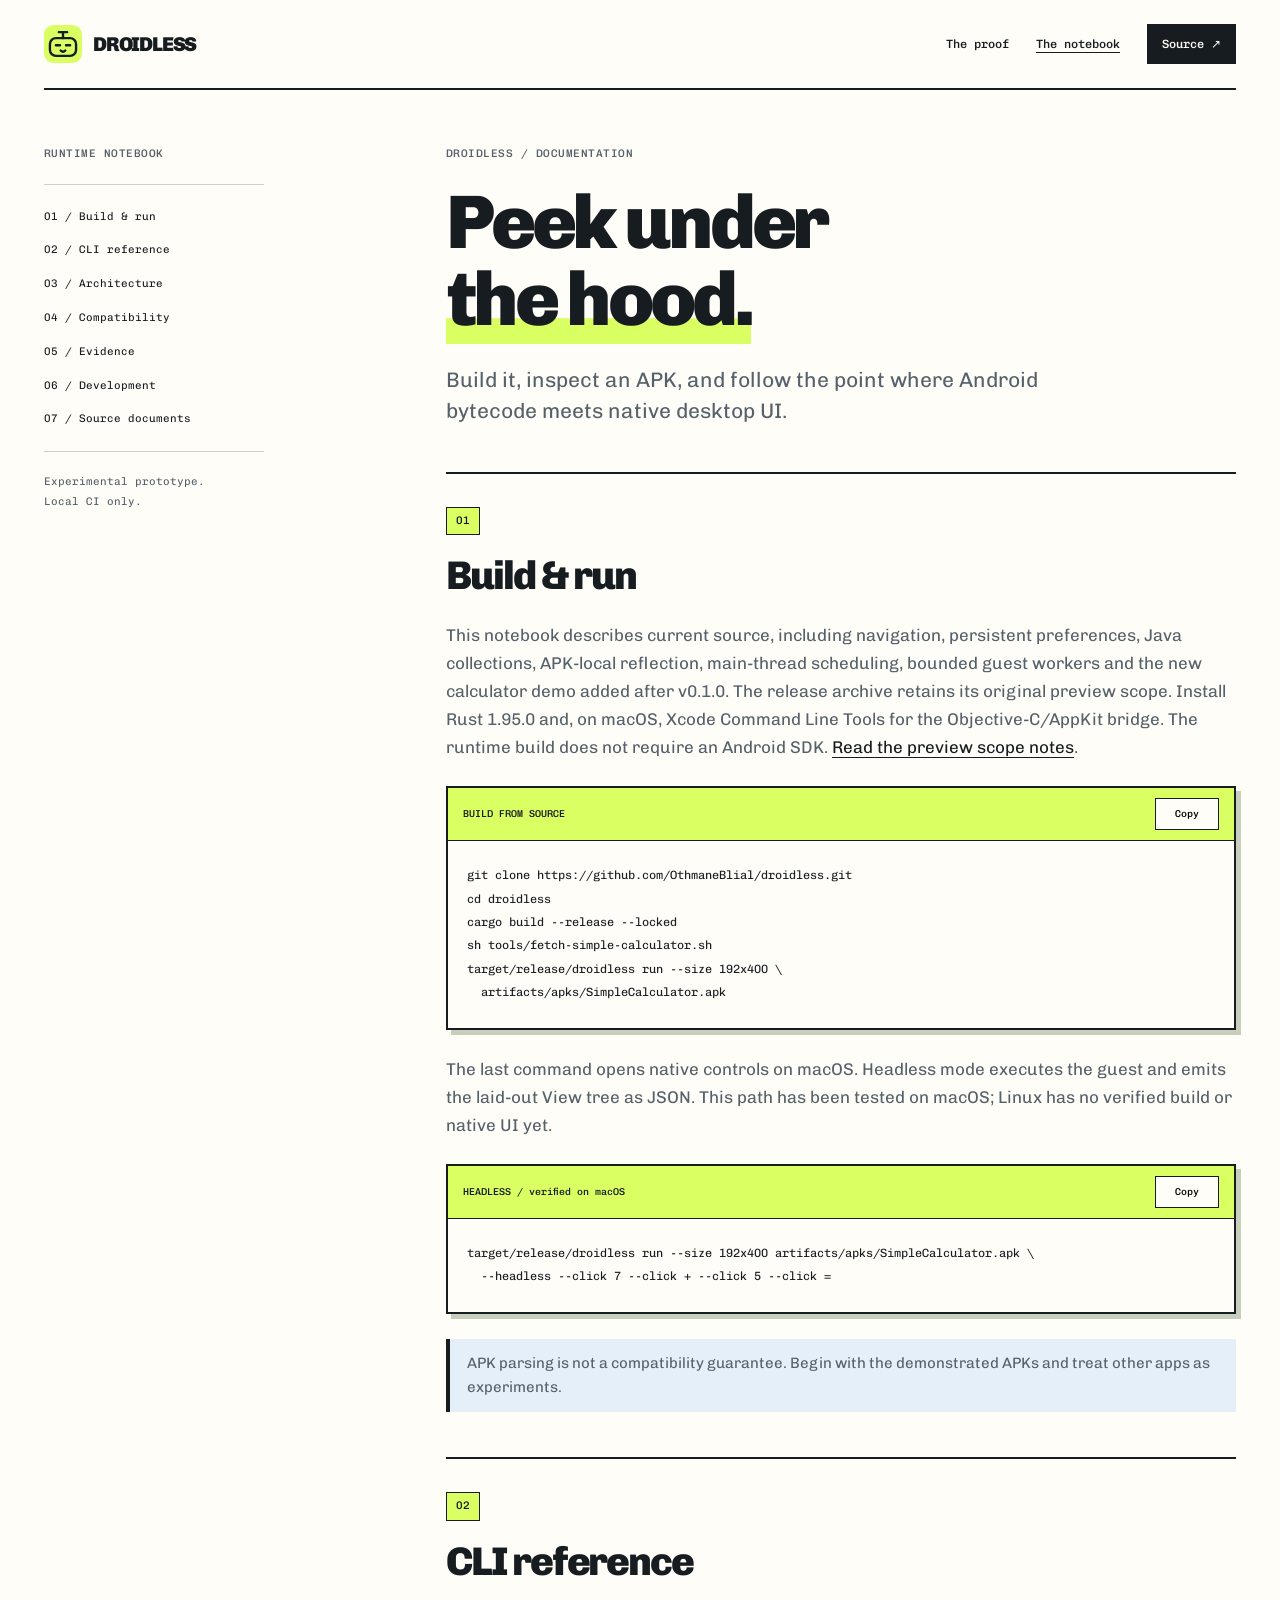
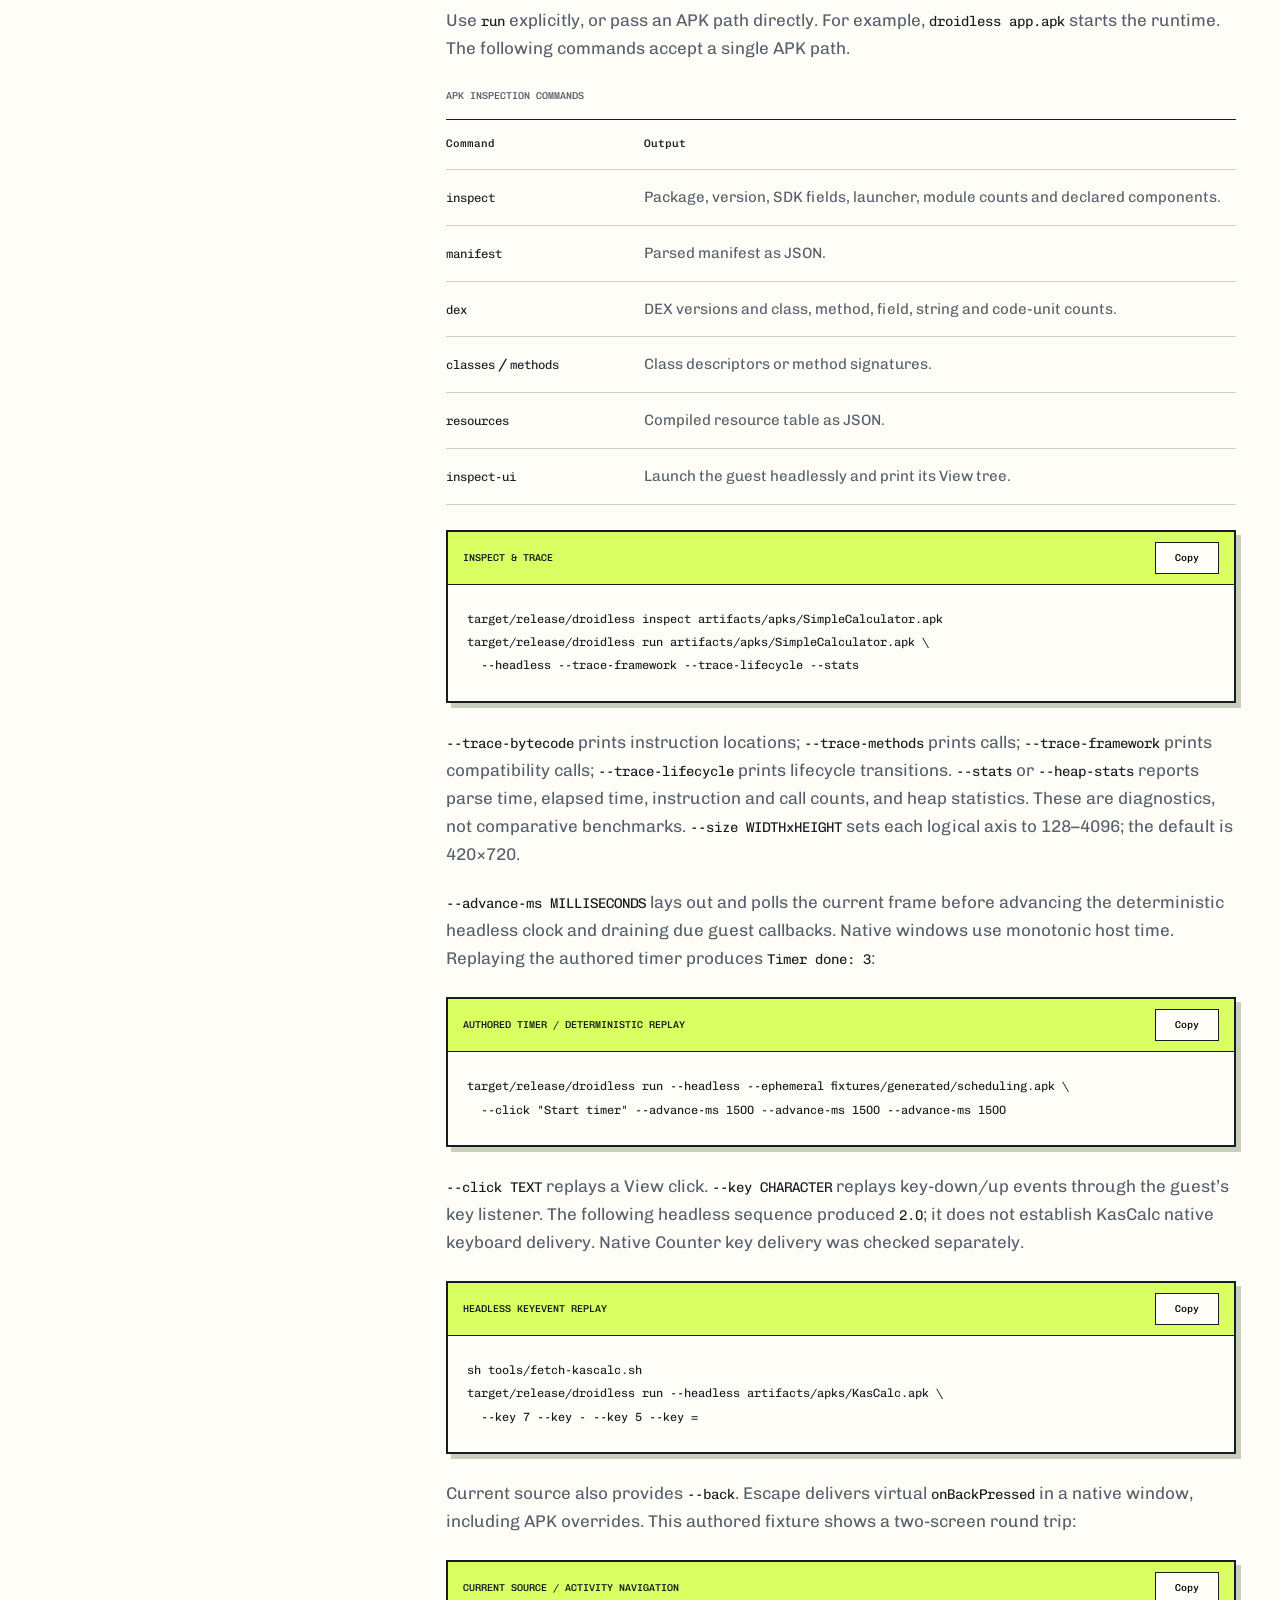
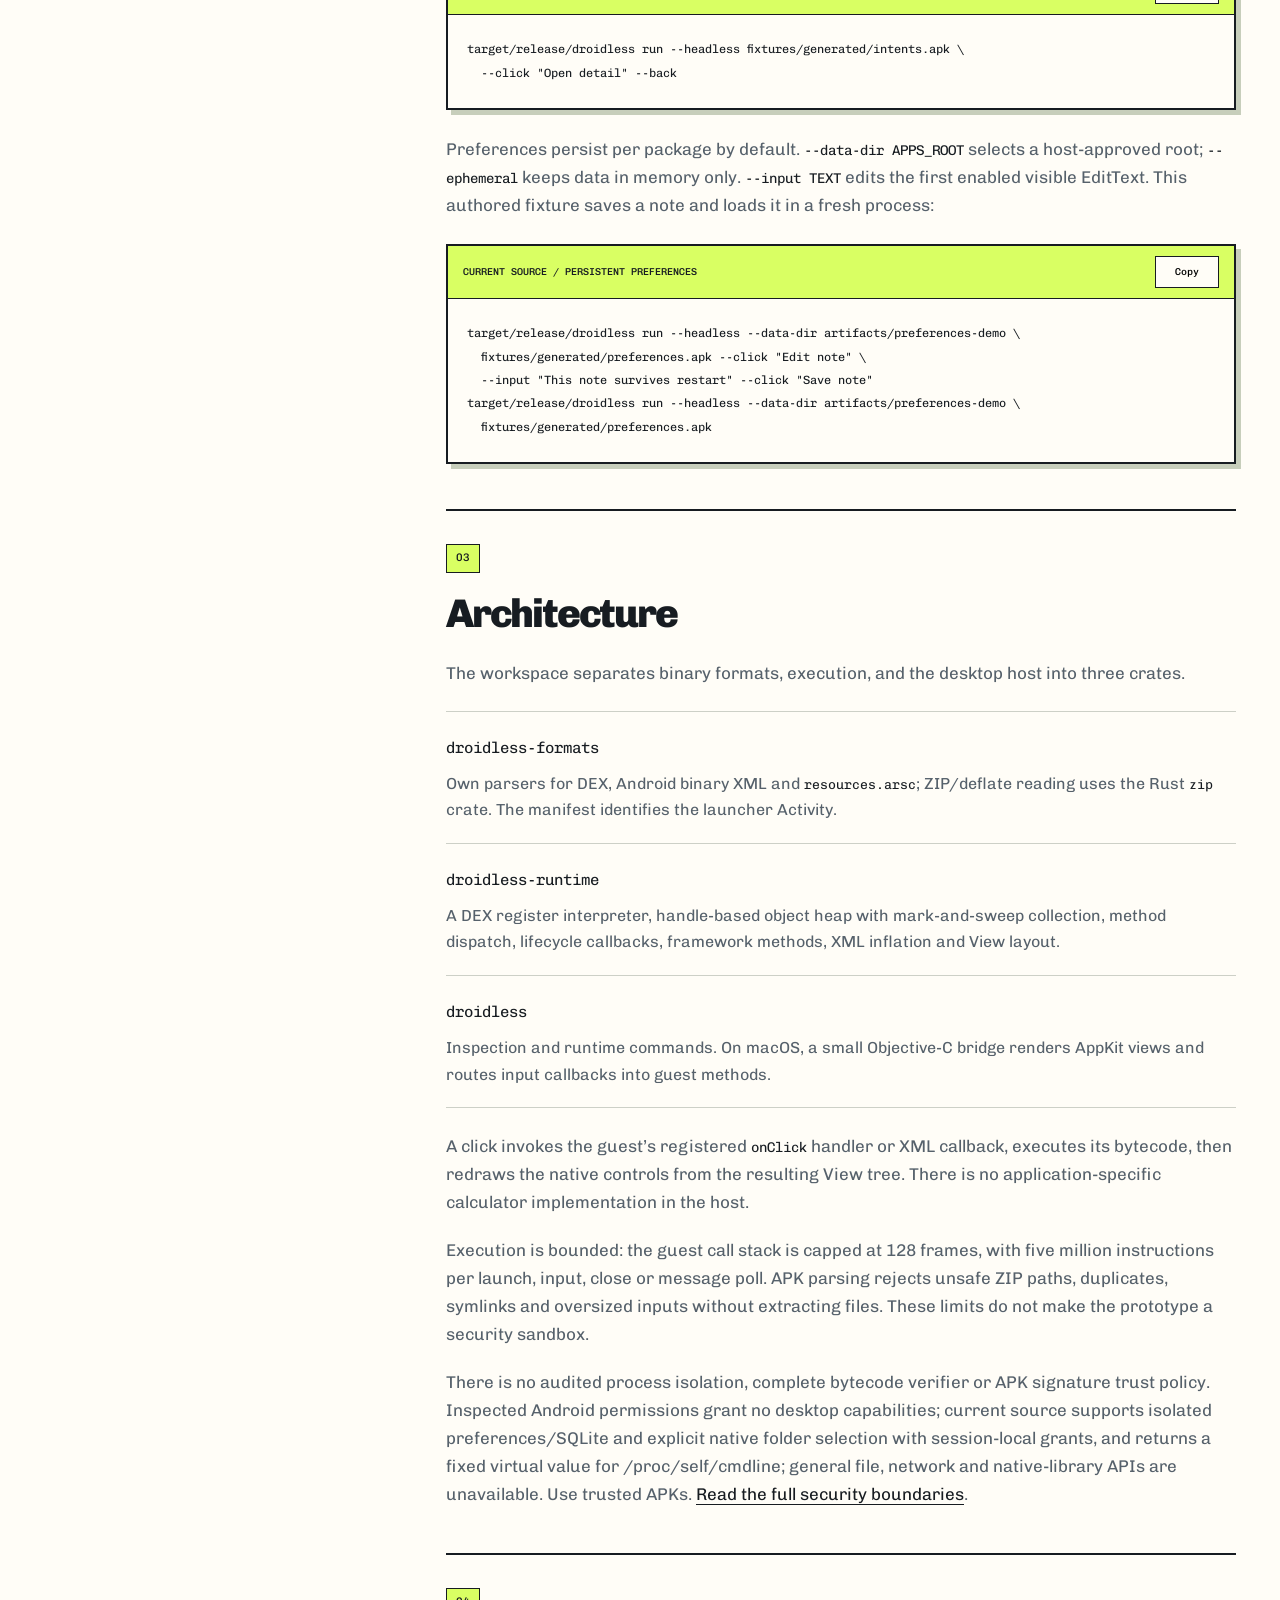
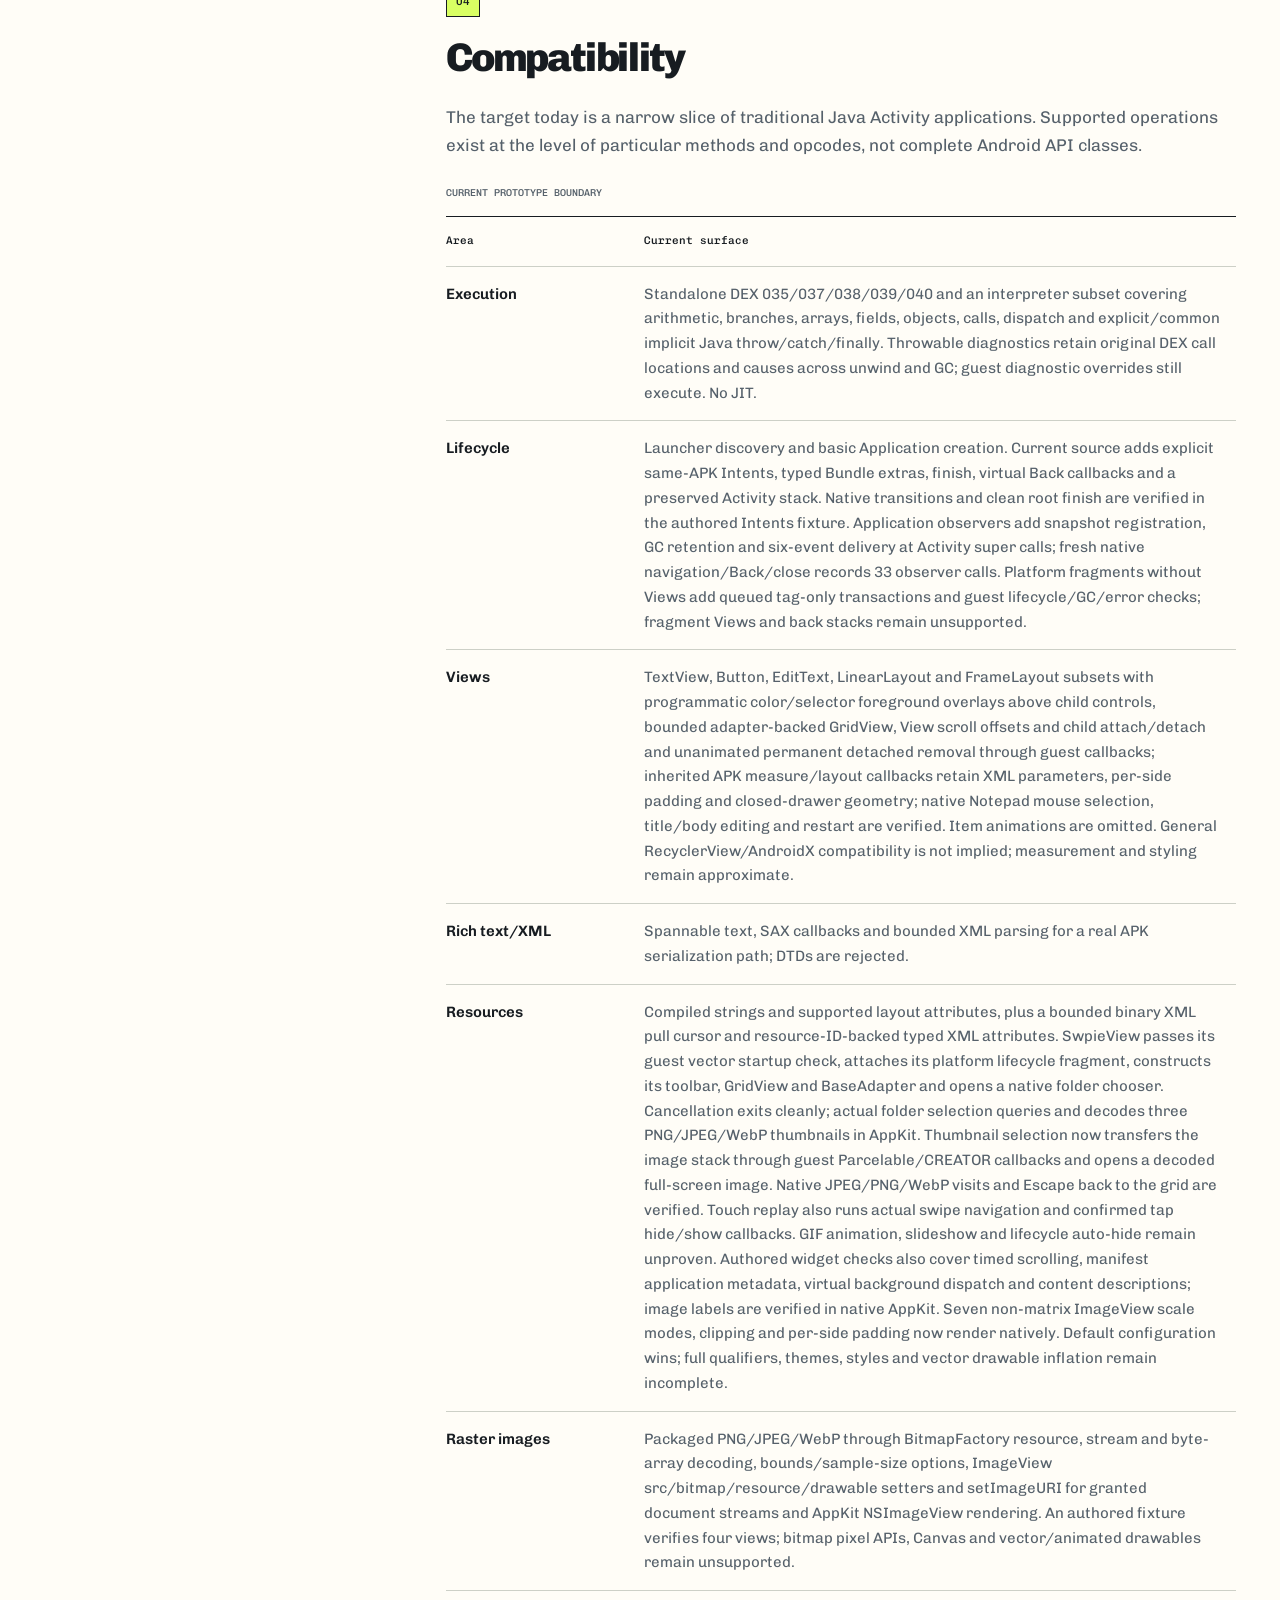
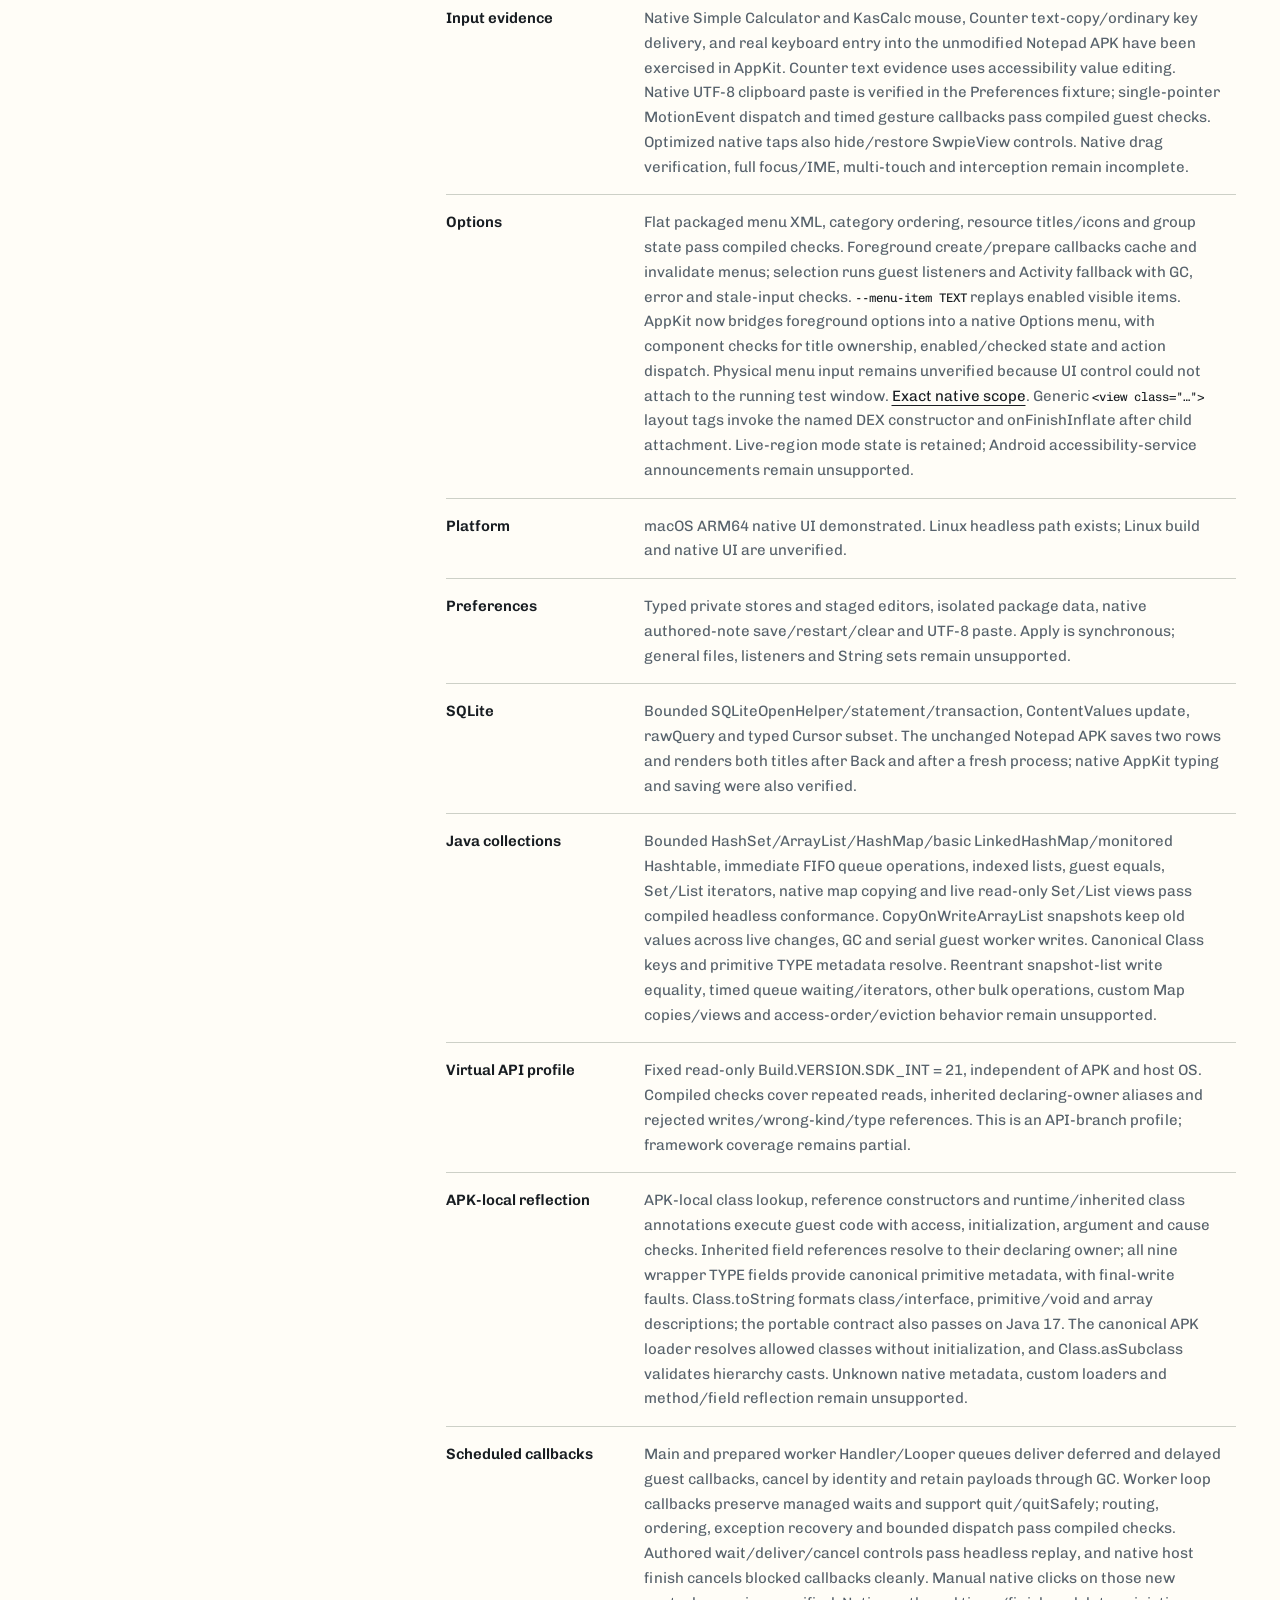
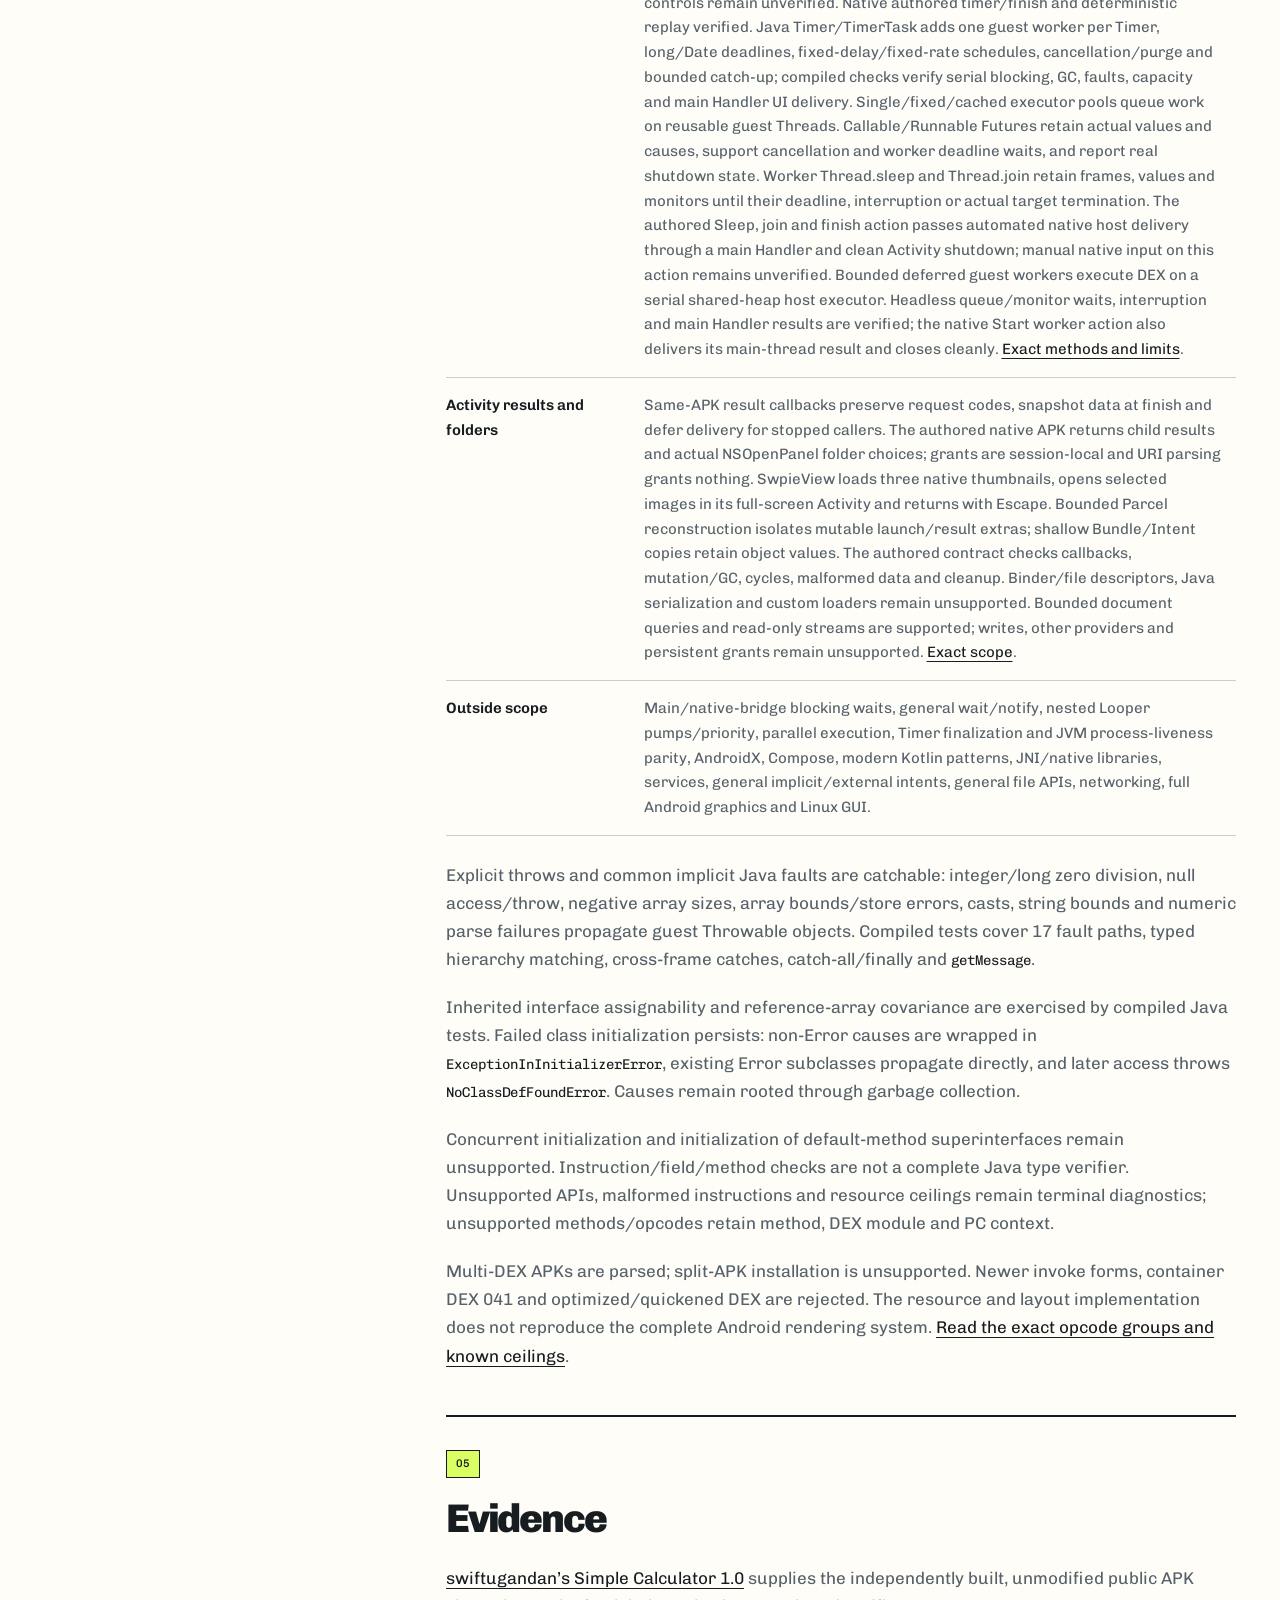
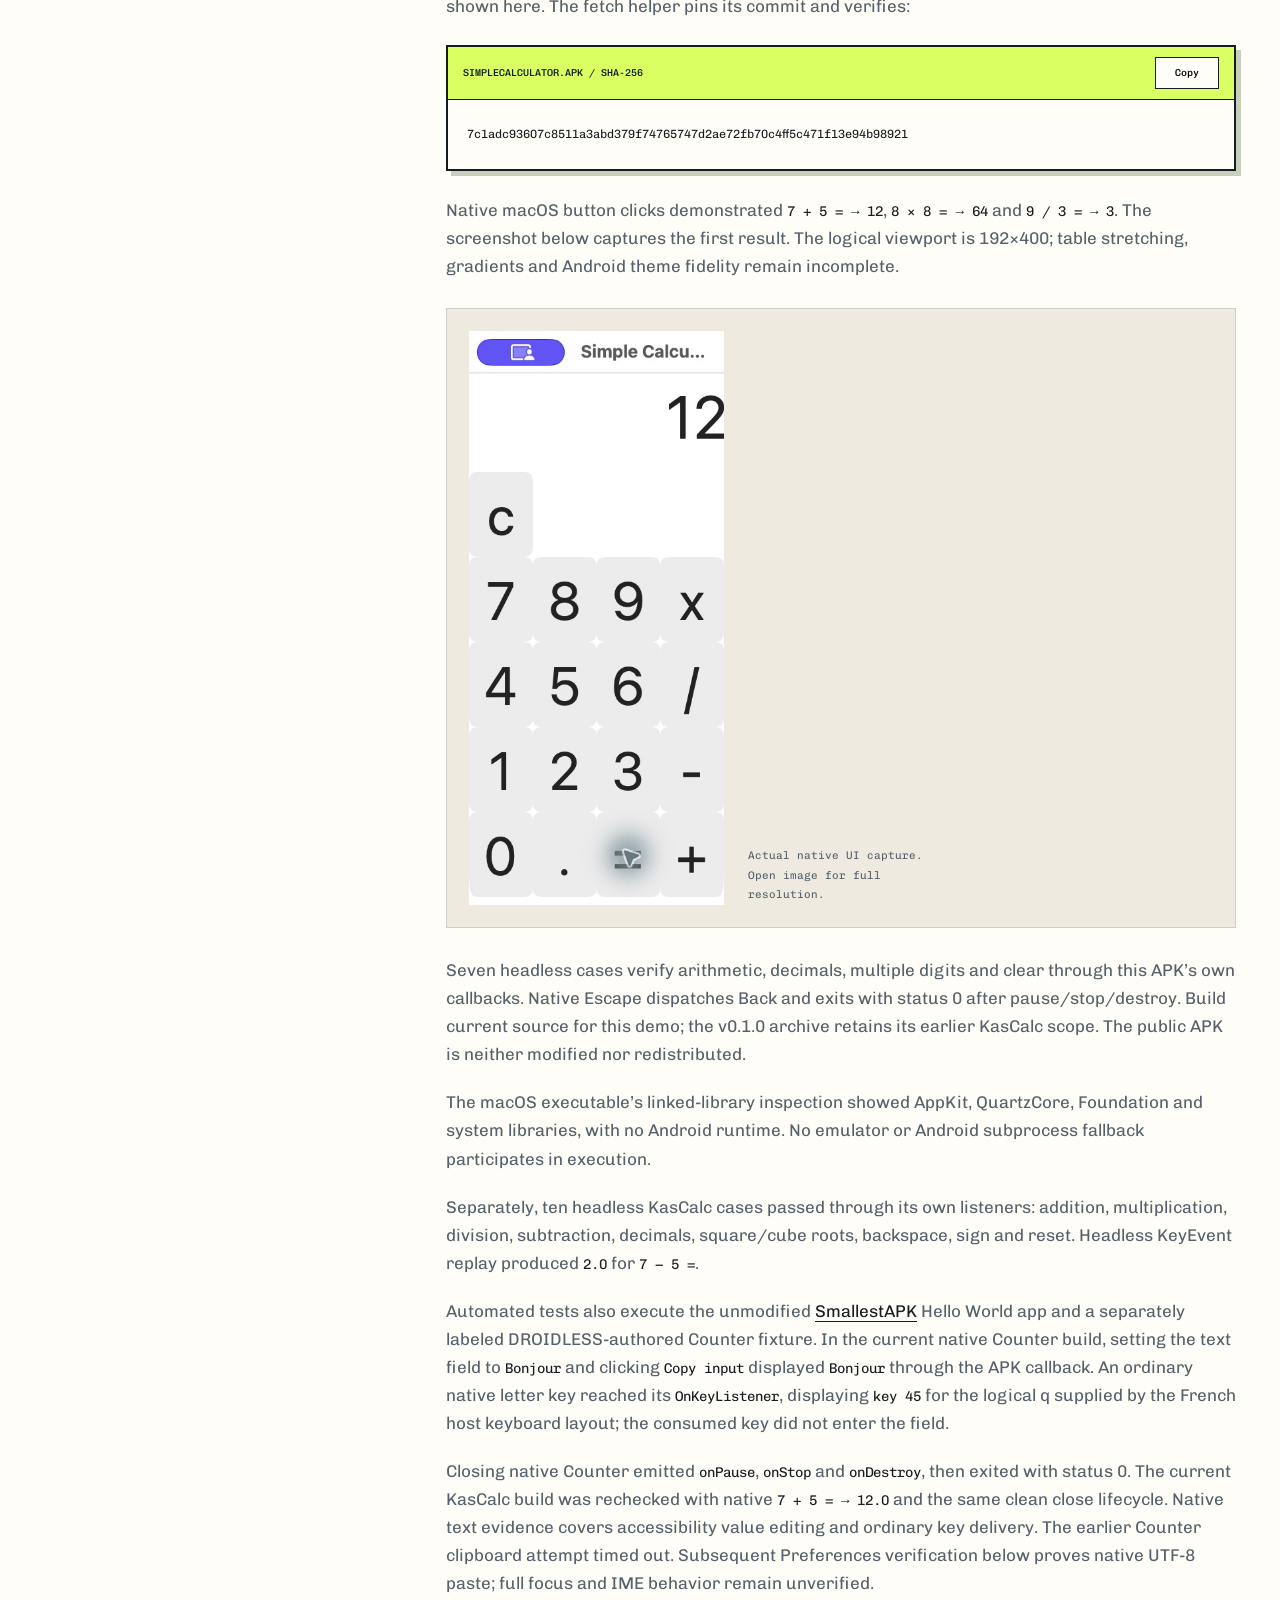
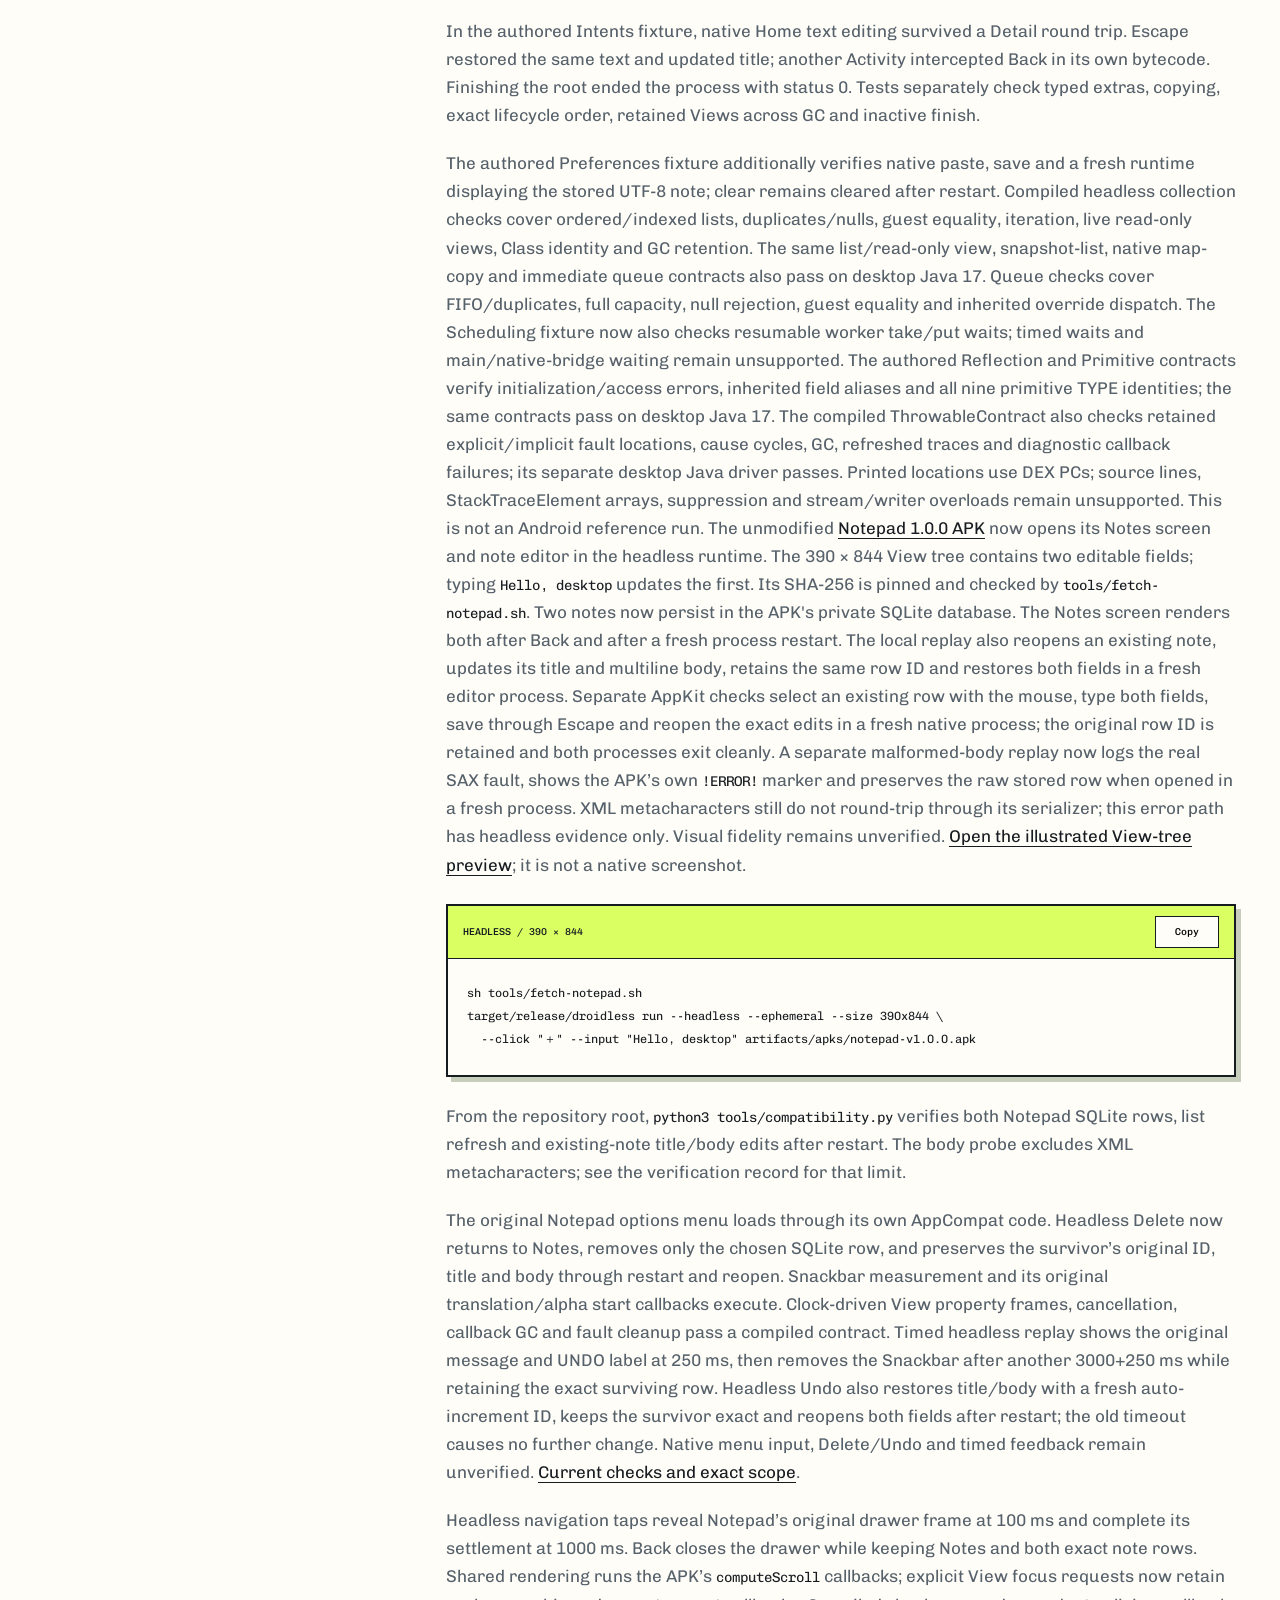
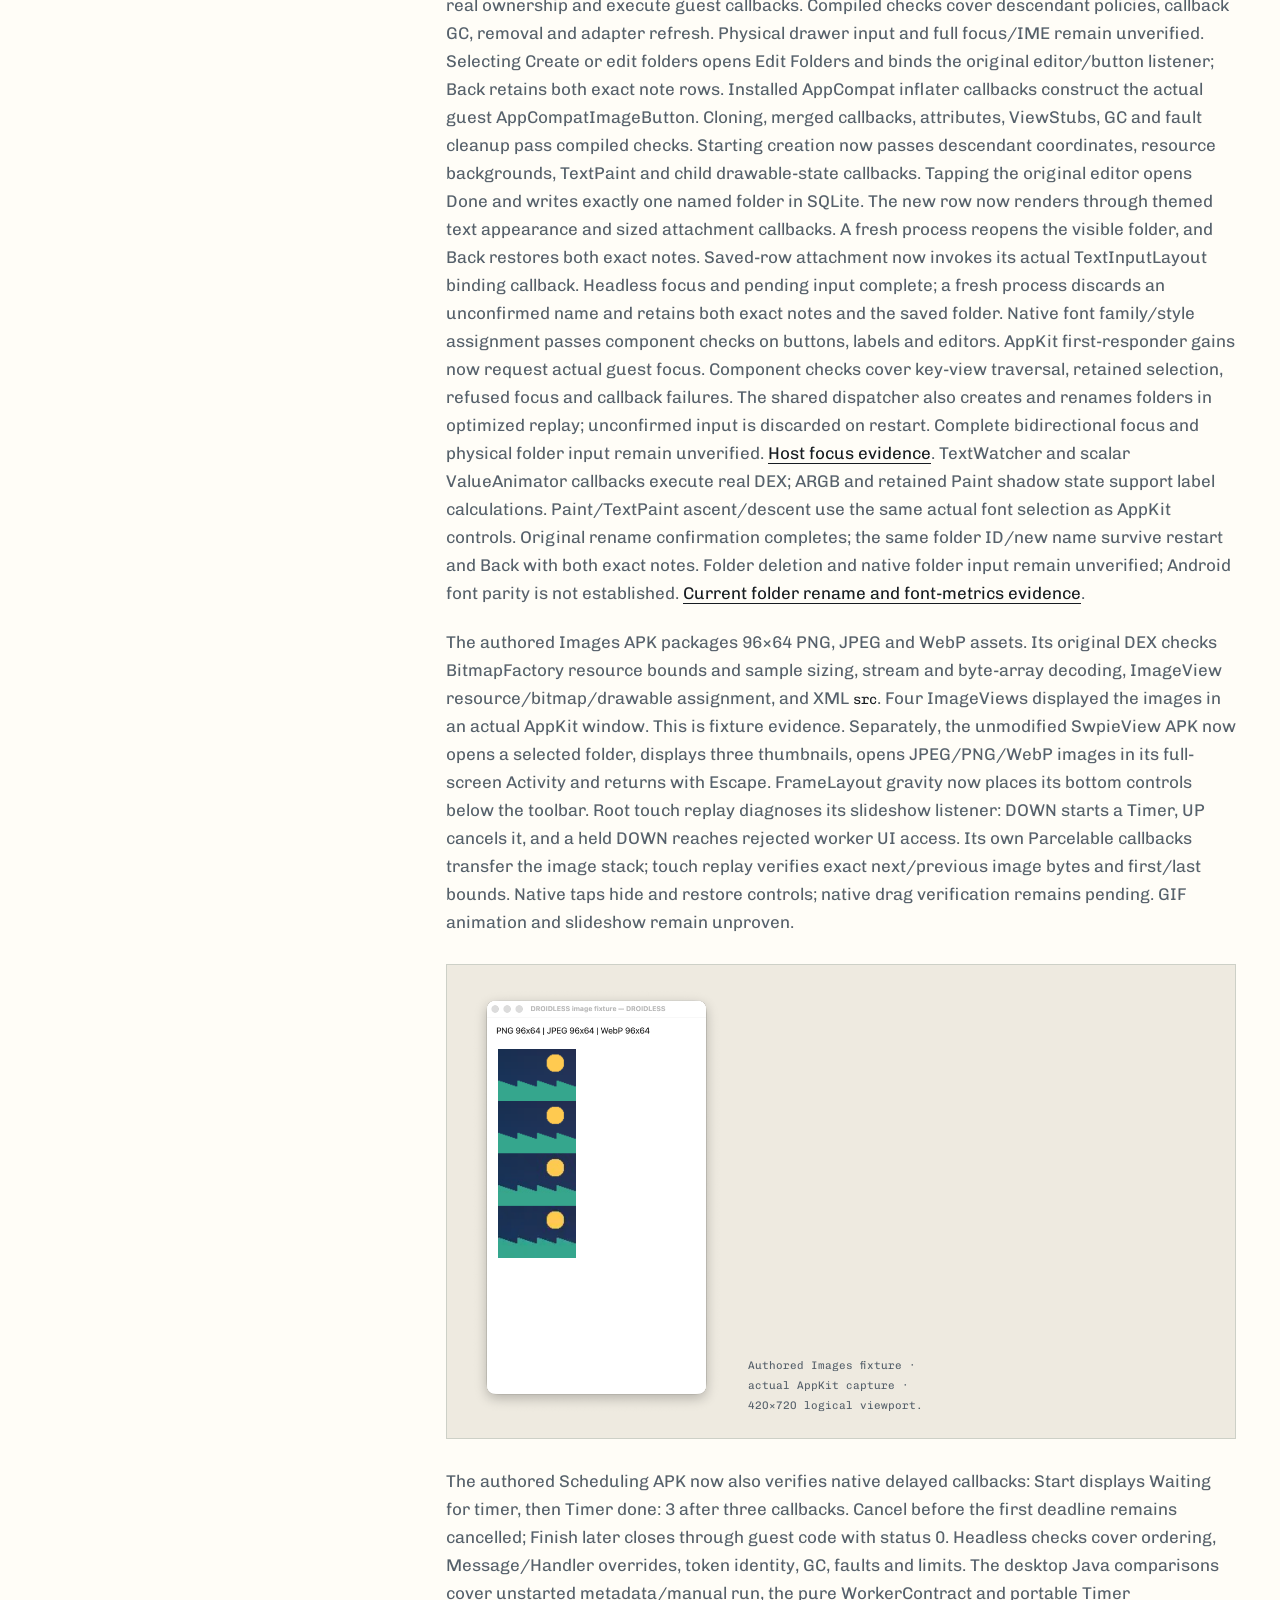
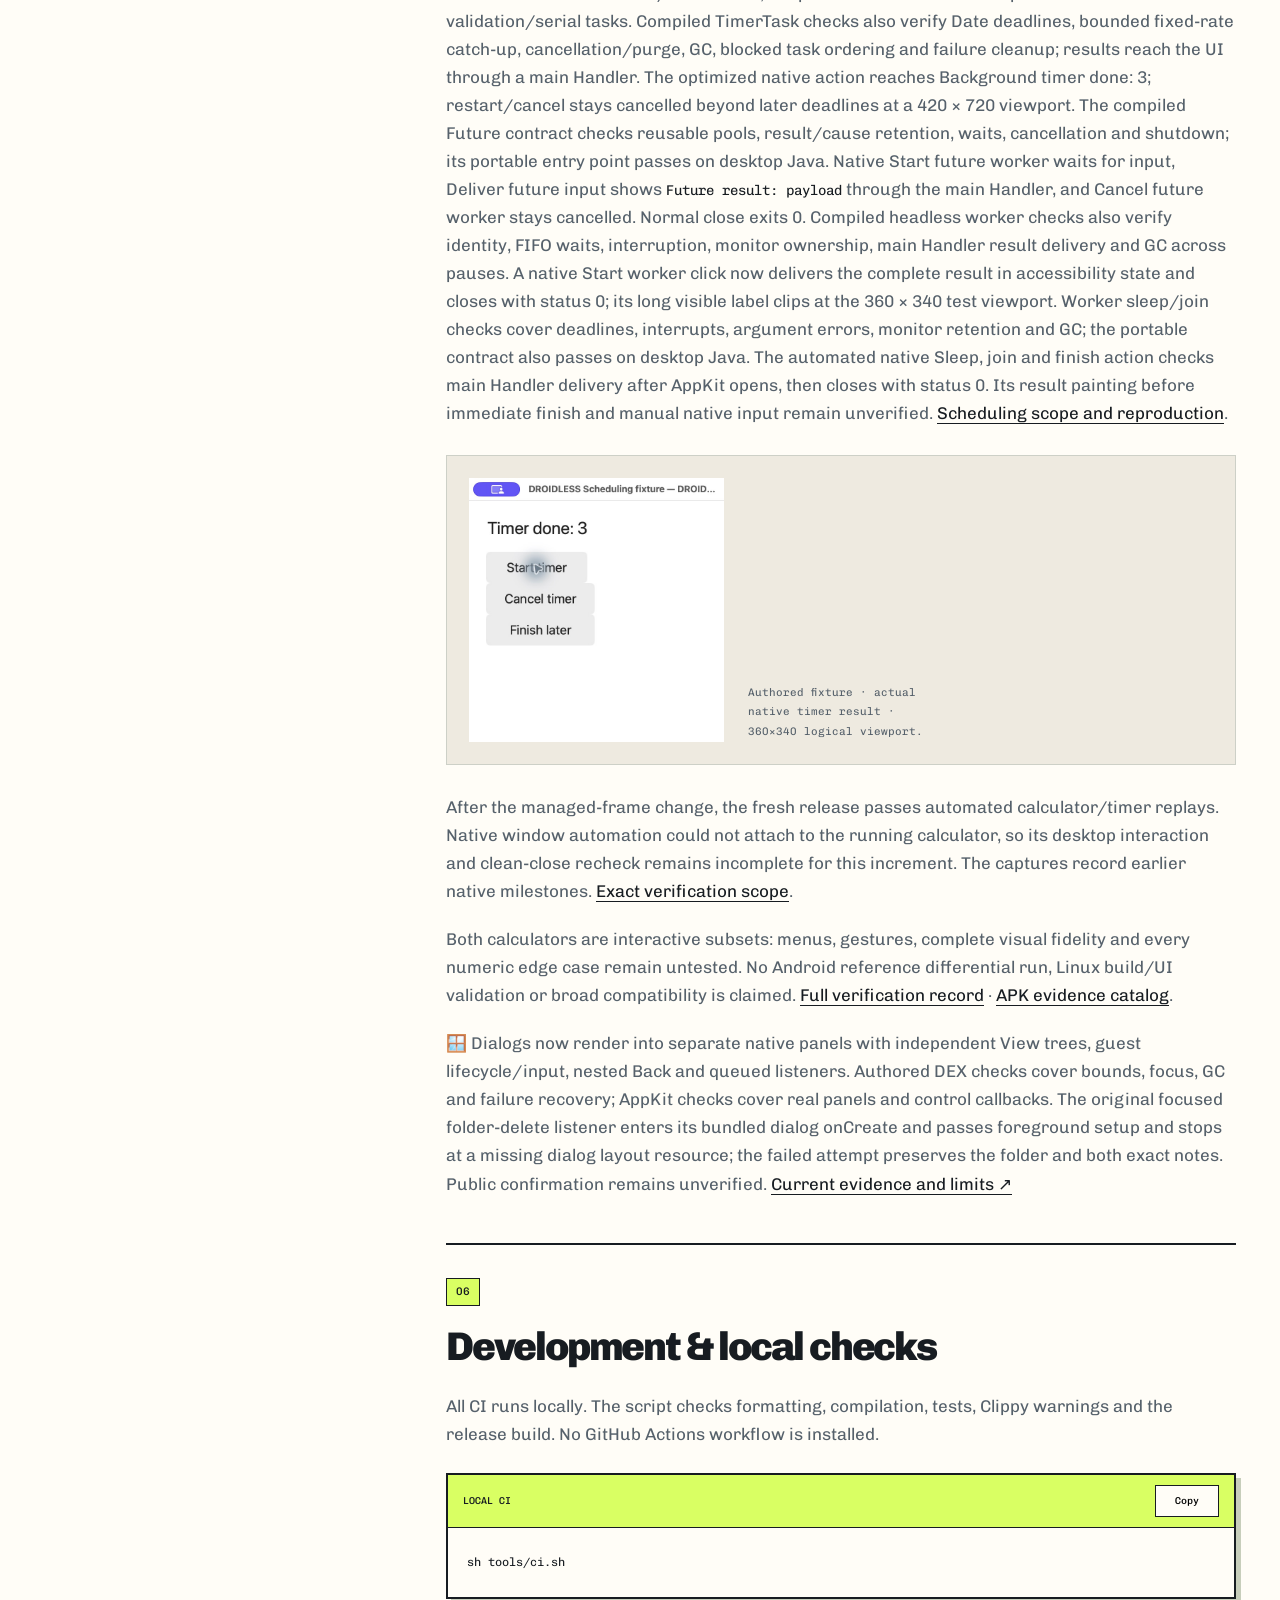
==== commit ead100f1: "docs: publish foreground and public dialog layout evidence" ====
--- a/site/docs.html
+++ b/site/docs.html
@@ -64,7 +64,7 @@
       </section>
 
       <section id="compatibility" aria-labelledby="compatibility-title"><span class="doc-number">04</span><h2 id="compatibility-title">Compatibility</h2><p>The target today is a narrow slice of traditional Java Activity applications. Supported operations exist at the level of particular methods and opcodes, not complete Android API classes.</p>
-        <div class="table-scroll"><table><caption>Current prototype boundary</caption><thead><tr><th scope="col">Area</th><th scope="col">Current surface</th></tr></thead><tbody><tr><td>Execution</td><td>Standalone DEX 035/037/038/039/040 and an interpreter subset covering arithmetic, branches, arrays, fields, objects, calls, dispatch and explicit/common implicit Java throw/catch/finally. Throwable diagnostics retain original DEX call locations and causes across unwind and GC; guest diagnostic overrides still execute. No JIT.</td></tr><tr><td>Lifecycle</td><td>Launcher discovery and basic Application creation. Current source adds explicit same-APK Intents, typed Bundle extras, finish, virtual Back callbacks and a preserved Activity stack. Native transitions and clean root finish are verified in the authored Intents fixture. Application observers add snapshot registration, GC retention and six-event delivery at Activity super calls; fresh native navigation/Back/close records 33 observer calls. Platform fragments without Views add queued tag-only transactions and guest lifecycle/GC/error checks; fragment Views and back stacks remain unsupported.</td></tr><tr><td>Views</td><td>TextView, Button, EditText, LinearLayout and FrameLayout subsets, bounded adapter-backed GridView, View scroll offsets and child attach/detach and unanimated permanent detached removal through guest callbacks; inherited APK measure/layout callbacks retain XML parameters, per-side padding and closed-drawer geometry; native Notepad mouse selection, title/body editing and restart are verified. Item animations are omitted. General RecyclerView/AndroidX compatibility is not implied; measurement and styling remain approximate.</td></tr><tr><td>Rich text/XML</td><td>Spannable text, SAX callbacks and bounded XML parsing for a real APK serialization path; DTDs are rejected.</td></tr><tr><td>Resources</td><td>Compiled strings and supported layout attributes, plus a bounded binary XML pull cursor and resource-ID-backed typed XML attributes. SwpieView passes its guest vector startup check, attaches its platform lifecycle fragment, constructs its toolbar, GridView and BaseAdapter and opens a native folder chooser. Cancellation exits cleanly; actual folder selection queries and decodes three PNG/JPEG/WebP thumbnails in AppKit. Thumbnail selection now transfers the image stack through guest Parcelable/CREATOR callbacks and opens a decoded full-screen image. Native JPEG/PNG/WebP visits and Escape back to the grid are verified. Touch replay also runs actual swipe navigation and confirmed tap hide/show callbacks. GIF animation, slideshow and lifecycle auto-hide remain unproven. Authored widget checks also cover timed scrolling, manifest application metadata, virtual background dispatch and content descriptions; image labels are verified in native AppKit. Seven non-matrix ImageView scale modes, clipping and per-side padding now render natively. Default configuration wins; full qualifiers, themes, styles and vector drawable inflation remain incomplete.</td></tr><tr><td>Raster images</td><td>Packaged PNG/JPEG/WebP through BitmapFactory resource, stream and byte-array decoding, bounds/sample-size options, ImageView src/bitmap/resource/drawable setters and setImageURI for granted document streams and AppKit NSImageView rendering. An authored fixture verifies four views; bitmap pixel APIs, Canvas and vector/animated drawables remain unsupported.</td></tr><tr><td>Input evidence</td><td>Native Simple Calculator and KasCalc mouse, Counter text-copy/ordinary key delivery, and real keyboard entry into the unmodified Notepad APK have been exercised in AppKit. Counter text evidence uses accessibility value editing. Native UTF-8 clipboard paste is verified in the Preferences fixture; single-pointer MotionEvent dispatch and timed gesture callbacks pass compiled guest checks. Optimized native taps also hide/restore SwpieView controls. Native drag verification, full focus/IME, multi-touch and interception remain incomplete.</td></tr><tr><td>Options</td><td>Flat packaged menu XML, category ordering, resource titles/icons and group state pass compiled checks. Foreground create/prepare callbacks cache and invalidate menus; selection runs guest listeners and Activity fallback with GC, error and stale-input checks. <code>--menu-item TEXT</code> replays enabled visible items. AppKit now bridges foreground options into a native Options menu, with component checks for title ownership, enabled/checked state and action dispatch. Physical menu input remains unverified because UI control could not attach to the running test window. <a href="reference/verification.md#current-source-native-options-menu-bridge">Exact native scope</a>. Generic <code>&lt;view class="…"&gt;</code> layout tags invoke the named DEX constructor and onFinishInflate after child attachment. Live-region mode state is retained; Android accessibility-service announcements remain unsupported.</td></tr><tr><td>Platform</td><td>macOS ARM64 native UI demonstrated. Linux headless path exists; Linux build and native UI are unverified.</td></tr><tr><td>Preferences</td><td>Typed private stores and staged editors, isolated package data, native authored-note save/restart/clear and UTF-8 paste. Apply is synchronous; general files, listeners and String sets remain unsupported.</td></tr><tr><td>SQLite</td><td>Bounded SQLiteOpenHelper/statement/transaction, ContentValues update, rawQuery and typed Cursor subset. The unchanged Notepad APK saves two rows and renders both titles after Back and after a fresh process; native AppKit typing and saving were also verified.</td></tr><tr><td>Java collections</td><td>Bounded HashSet/ArrayList/HashMap/basic LinkedHashMap/monitored Hashtable, immediate FIFO queue operations, indexed lists, guest equals, Set/List iterators, native map copying and live read-only Set/List views pass compiled headless conformance. CopyOnWriteArrayList snapshots keep old values across live changes, GC and serial guest worker writes. Canonical Class keys and primitive TYPE metadata resolve. Reentrant snapshot-list write equality, timed queue waiting/iterators, other bulk operations, custom Map copies/views and access-order/eviction behavior remain unsupported.</td></tr><tr><td>Virtual API profile</td><td>Fixed read-only Build.VERSION.SDK_INT = 21, independent of APK and host OS. Compiled checks cover repeated reads, inherited declaring-owner aliases and rejected writes/wrong-kind/type references. This is an API-branch profile; framework coverage remains partial.</td></tr><tr><td>APK-local reflection</td><td>APK-local class lookup, reference constructors and runtime/inherited class annotations execute guest code with access, initialization, argument and cause checks. Inherited field references resolve to their declaring owner; all nine wrapper TYPE fields provide canonical primitive metadata, with final-write faults. Class.toString formats class/interface, primitive/void and array descriptions; the portable contract also passes on Java 17. The canonical APK loader resolves allowed classes without initialization, and Class.asSubclass validates hierarchy casts. Unknown native metadata, custom loaders and method/field reflection remain unsupported.</td></tr><tr><td>Scheduled callbacks</td><td>Main and prepared worker Handler/Looper queues deliver deferred and delayed guest callbacks, cancel by identity and retain payloads through GC. Worker loop callbacks preserve managed waits and support quit/quitSafely; routing, ordering, exception recovery and bounded dispatch pass compiled checks. Authored wait/deliver/cancel controls pass headless replay, and native host finish cancels blocked callbacks cleanly. Manual native clicks on those new controls remain unverified. Native authored timer/finish and deterministic replay verified. Java Timer/TimerTask adds one guest worker per Timer, long/Date deadlines, fixed-delay/fixed-rate schedules, cancellation/purge and bounded catch-up; compiled checks verify serial blocking, GC, faults, capacity and main Handler UI delivery. Single/fixed/cached executor pools queue work on reusable guest Threads. Callable/Runnable Futures retain actual values and causes, support cancellation and worker deadline waits, and report real shutdown state. Worker Thread.sleep and Thread.join retain frames, values and monitors until their deadline, interruption or actual target termination. The authored Sleep, join and finish action passes automated native host delivery through a main Handler and clean Activity shutdown; manual native input on this action remains unverified. Bounded deferred guest workers execute DEX on a serial shared-heap host executor. Headless queue/monitor waits, interruption and main Handler results are verified; the native Start worker action also delivers its main-thread result and closes cleanly. <a href="reference/threading.md">Exact methods and limits</a>.</td></tr><tr><td>Activity results and folders</td><td>Same-APK result callbacks preserve request codes, snapshot data at finish and defer delivery for stopped callers. The authored native APK returns child results and actual NSOpenPanel folder choices; grants are session-local and URI parsing grants nothing. SwpieView loads three native thumbnails, opens selected images in its full-screen Activity and returns with Escape. Bounded Parcel reconstruction isolates mutable launch/result extras; shallow Bundle/Intent copies retain object values. The authored contract checks callbacks, mutation/GC, cycles, malformed data and cleanup. Binder/file descriptors, Java serialization and custom loaders remain unsupported. Bounded document queries and read-only streams are supported; writes, other providers and persistent grants remain unsupported. <a href="reference/framework.md#activity-results-and-native-folder-selection">Exact scope</a>.</td></tr><tr><td>Outside scope</td><td>Main/native-bridge blocking waits, general wait/notify, nested Looper pumps/priority, parallel execution, Timer finalization and JVM process-liveness parity, AndroidX, Compose, modern Kotlin patterns, JNI/native libraries, services, general implicit/external intents, general file APIs, networking, full Android graphics and Linux GUI.</td></tr></tbody></table></div>
+        <div class="table-scroll"><table><caption>Current prototype boundary</caption><thead><tr><th scope="col">Area</th><th scope="col">Current surface</th></tr></thead><tbody><tr><td>Execution</td><td>Standalone DEX 035/037/038/039/040 and an interpreter subset covering arithmetic, branches, arrays, fields, objects, calls, dispatch and explicit/common implicit Java throw/catch/finally. Throwable diagnostics retain original DEX call locations and causes across unwind and GC; guest diagnostic overrides still execute. No JIT.</td></tr><tr><td>Lifecycle</td><td>Launcher discovery and basic Application creation. Current source adds explicit same-APK Intents, typed Bundle extras, finish, virtual Back callbacks and a preserved Activity stack. Native transitions and clean root finish are verified in the authored Intents fixture. Application observers add snapshot registration, GC retention and six-event delivery at Activity super calls; fresh native navigation/Back/close records 33 observer calls. Platform fragments without Views add queued tag-only transactions and guest lifecycle/GC/error checks; fragment Views and back stacks remain unsupported.</td></tr><tr><td>Views</td><td>TextView, Button, EditText, LinearLayout and FrameLayout subsets with programmatic color/selector foreground overlays above child controls, bounded adapter-backed GridView, View scroll offsets and child attach/detach and unanimated permanent detached removal through guest callbacks; inherited APK measure/layout callbacks retain XML parameters, per-side padding and closed-drawer geometry; native Notepad mouse selection, title/body editing and restart are verified. Item animations are omitted. General RecyclerView/AndroidX compatibility is not implied; measurement and styling remain approximate.</td></tr><tr><td>Rich text/XML</td><td>Spannable text, SAX callbacks and bounded XML parsing for a real APK serialization path; DTDs are rejected.</td></tr><tr><td>Resources</td><td>Compiled strings and supported layout attributes, plus a bounded binary XML pull cursor and resource-ID-backed typed XML attributes. SwpieView passes its guest vector startup check, attaches its platform lifecycle fragment, constructs its toolbar, GridView and BaseAdapter and opens a native folder chooser. Cancellation exits cleanly; actual folder selection queries and decodes three PNG/JPEG/WebP thumbnails in AppKit. Thumbnail selection now transfers the image stack through guest Parcelable/CREATOR callbacks and opens a decoded full-screen image. Native JPEG/PNG/WebP visits and Escape back to the grid are verified. Touch replay also runs actual swipe navigation and confirmed tap hide/show callbacks. GIF animation, slideshow and lifecycle auto-hide remain unproven. Authored widget checks also cover timed scrolling, manifest application metadata, virtual background dispatch and content descriptions; image labels are verified in native AppKit. Seven non-matrix ImageView scale modes, clipping and per-side padding now render natively. Default configuration wins; full qualifiers, themes, styles and vector drawable inflation remain incomplete.</td></tr><tr><td>Raster images</td><td>Packaged PNG/JPEG/WebP through BitmapFactory resource, stream and byte-array decoding, bounds/sample-size options, ImageView src/bitmap/resource/drawable setters and setImageURI for granted document streams and AppKit NSImageView rendering. An authored fixture verifies four views; bitmap pixel APIs, Canvas and vector/animated drawables remain unsupported.</td></tr><tr><td>Input evidence</td><td>Native Simple Calculator and KasCalc mouse, Counter text-copy/ordinary key delivery, and real keyboard entry into the unmodified Notepad APK have been exercised in AppKit. Counter text evidence uses accessibility value editing. Native UTF-8 clipboard paste is verified in the Preferences fixture; single-pointer MotionEvent dispatch and timed gesture callbacks pass compiled guest checks. Optimized native taps also hide/restore SwpieView controls. Native drag verification, full focus/IME, multi-touch and interception remain incomplete.</td></tr><tr><td>Options</td><td>Flat packaged menu XML, category ordering, resource titles/icons and group state pass compiled checks. Foreground create/prepare callbacks cache and invalidate menus; selection runs guest listeners and Activity fallback with GC, error and stale-input checks. <code>--menu-item TEXT</code> replays enabled visible items. AppKit now bridges foreground options into a native Options menu, with component checks for title ownership, enabled/checked state and action dispatch. Physical menu input remains unverified because UI control could not attach to the running test window. <a href="reference/verification.md#current-source-native-options-menu-bridge">Exact native scope</a>. Generic <code>&lt;view class="…"&gt;</code> layout tags invoke the named DEX constructor and onFinishInflate after child attachment. Live-region mode state is retained; Android accessibility-service announcements remain unsupported.</td></tr><tr><td>Platform</td><td>macOS ARM64 native UI demonstrated. Linux headless path exists; Linux build and native UI are unverified.</td></tr><tr><td>Preferences</td><td>Typed private stores and staged editors, isolated package data, native authored-note save/restart/clear and UTF-8 paste. Apply is synchronous; general files, listeners and String sets remain unsupported.</td></tr><tr><td>SQLite</td><td>Bounded SQLiteOpenHelper/statement/transaction, ContentValues update, rawQuery and typed Cursor subset. The unchanged Notepad APK saves two rows and renders both titles after Back and after a fresh process; native AppKit typing and saving were also verified.</td></tr><tr><td>Java collections</td><td>Bounded HashSet/ArrayList/HashMap/basic LinkedHashMap/monitored Hashtable, immediate FIFO queue operations, indexed lists, guest equals, Set/List iterators, native map copying and live read-only Set/List views pass compiled headless conformance. CopyOnWriteArrayList snapshots keep old values across live changes, GC and serial guest worker writes. Canonical Class keys and primitive TYPE metadata resolve. Reentrant snapshot-list write equality, timed queue waiting/iterators, other bulk operations, custom Map copies/views and access-order/eviction behavior remain unsupported.</td></tr><tr><td>Virtual API profile</td><td>Fixed read-only Build.VERSION.SDK_INT = 21, independent of APK and host OS. Compiled checks cover repeated reads, inherited declaring-owner aliases and rejected writes/wrong-kind/type references. This is an API-branch profile; framework coverage remains partial.</td></tr><tr><td>APK-local reflection</td><td>APK-local class lookup, reference constructors and runtime/inherited class annotations execute guest code with access, initialization, argument and cause checks. Inherited field references resolve to their declaring owner; all nine wrapper TYPE fields provide canonical primitive metadata, with final-write faults. Class.toString formats class/interface, primitive/void and array descriptions; the portable contract also passes on Java 17. The canonical APK loader resolves allowed classes without initialization, and Class.asSubclass validates hierarchy casts. Unknown native metadata, custom loaders and method/field reflection remain unsupported.</td></tr><tr><td>Scheduled callbacks</td><td>Main and prepared worker Handler/Looper queues deliver deferred and delayed guest callbacks, cancel by identity and retain payloads through GC. Worker loop callbacks preserve managed waits and support quit/quitSafely; routing, ordering, exception recovery and bounded dispatch pass compiled checks. Authored wait/deliver/cancel controls pass headless replay, and native host finish cancels blocked callbacks cleanly. Manual native clicks on those new controls remain unverified. Native authored timer/finish and deterministic replay verified. Java Timer/TimerTask adds one guest worker per Timer, long/Date deadlines, fixed-delay/fixed-rate schedules, cancellation/purge and bounded catch-up; compiled checks verify serial blocking, GC, faults, capacity and main Handler UI delivery. Single/fixed/cached executor pools queue work on reusable guest Threads. Callable/Runnable Futures retain actual values and causes, support cancellation and worker deadline waits, and report real shutdown state. Worker Thread.sleep and Thread.join retain frames, values and monitors until their deadline, interruption or actual target termination. The authored Sleep, join and finish action passes automated native host delivery through a main Handler and clean Activity shutdown; manual native input on this action remains unverified. Bounded deferred guest workers execute DEX on a serial shared-heap host executor. Headless queue/monitor waits, interruption and main Handler results are verified; the native Start worker action also delivers its main-thread result and closes cleanly. <a href="reference/threading.md">Exact methods and limits</a>.</td></tr><tr><td>Activity results and folders</td><td>Same-APK result callbacks preserve request codes, snapshot data at finish and defer delivery for stopped callers. The authored native APK returns child results and actual NSOpenPanel folder choices; grants are session-local and URI parsing grants nothing. SwpieView loads three native thumbnails, opens selected images in its full-screen Activity and returns with Escape. Bounded Parcel reconstruction isolates mutable launch/result extras; shallow Bundle/Intent copies retain object values. The authored contract checks callbacks, mutation/GC, cycles, malformed data and cleanup. Binder/file descriptors, Java serialization and custom loaders remain unsupported. Bounded document queries and read-only streams are supported; writes, other providers and persistent grants remain unsupported. <a href="reference/framework.md#activity-results-and-native-folder-selection">Exact scope</a>.</td></tr><tr><td>Outside scope</td><td>Main/native-bridge blocking waits, general wait/notify, nested Looper pumps/priority, parallel execution, Timer finalization and JVM process-liveness parity, AndroidX, Compose, modern Kotlin patterns, JNI/native libraries, services, general implicit/external intents, general file APIs, networking, full Android graphics and Linux GUI.</td></tr></tbody></table></div>
         <p>Explicit throws and common implicit Java faults are catchable: integer/long zero division, null access/throw, negative array sizes, array bounds/store errors, casts, string bounds and numeric parse failures propagate guest Throwable objects. Compiled tests cover 17 fault paths, typed hierarchy matching, cross-frame catches, catch-all/finally and <code>getMessage</code>.</p>
         <p>Inherited interface assignability and reference-array covariance are exercised by compiled Java tests. Failed class initialization persists: non-Error causes are wrapped in <code>ExceptionInInitializerError</code>, existing Error subclasses propagate directly, and later access throws <code>NoClassDefFoundError</code>. Causes remain rooted through garbage collection.</p>
         <p>Concurrent initialization and initialization of default-method superinterfaces remain unsupported. Instruction/field/method checks are not a complete Java type verifier. Unsupported APIs, malformed instructions and resource ceilings remain terminal diagnostics; unsupported methods/opcodes retain method, DEX module and PC context.</p>
@@ -94,7 +94,7 @@
         <p>Both calculators are interactive subsets: menus, gestures, complete visual fidelity and every numeric edge case remain untested. No Android reference differential run, Linux build/UI validation or broad compatibility is claimed. <a href="reference/verification.md">Full verification record</a> · <a href="reference/catalog.json">APK evidence catalog</a>.</p>
       </section>
 
-      <p>🪟 Dialogs now render into separate native panels with independent View trees, guest lifecycle/input, nested Back and queued listeners. Authored DEX checks cover bounds, focus, GC and failure recovery; AppKit checks cover real panels and control callbacks. The original focused folder-delete listener enters its bundled dialog onCreate and stops at foreground setup; the failed attempt preserves the folder and both exact notes. Public confirmation remains unverified. <a href="reference/verification.md#current-source-modal-dialog-surfaces-and-appcompat-content-boundary">Current evidence and limits ↗</a></p>
+      <p>🪟 Dialogs now render into separate native panels with independent View trees, guest lifecycle/input, nested Back and queued listeners. Authored DEX checks cover bounds, focus, GC and failure recovery; AppKit checks cover real panels and control callbacks. The original focused folder-delete listener enters its bundled dialog onCreate and passes foreground setup and stops at a missing dialog layout resource; the failed attempt preserves the folder and both exact notes. Public confirmation remains unverified. <a href="reference/verification.md#current-source-foreground-overlays-and-dialog-layout-boundary">Current evidence and limits ↗</a></p>
       <section id="development" aria-labelledby="development-title"><span class="doc-number">06</span><h2 id="development-title">Development &amp; local checks</h2><p>All CI runs locally. The script checks formatting, compilation, tests, Clippy warnings and the release build. No GitHub Actions workflow is installed.</p>
         <div class="code-block"><div class="code-header"><span>LOCAL CI</span><button class="copy-button" type="button" data-copy="ci-code" aria-label="Copy local CI command">Copy</button></div><pre><code id="ci-code">sh tools/ci.sh</code></pre></div>
         <p>Parser tests reject truncated DEX/XML/APK data, invalid indexes, unsafe ZIP paths and duplicate ZIP entries. Runtime tests exercise real D8-generated arithmetic, wide values, arrays/covariance, inherited interface dispatch, explicit/implicit exceptions across 17 fault paths, catch-all/finally, lifecycle, resources, XML layouts and input callbacks.</p>
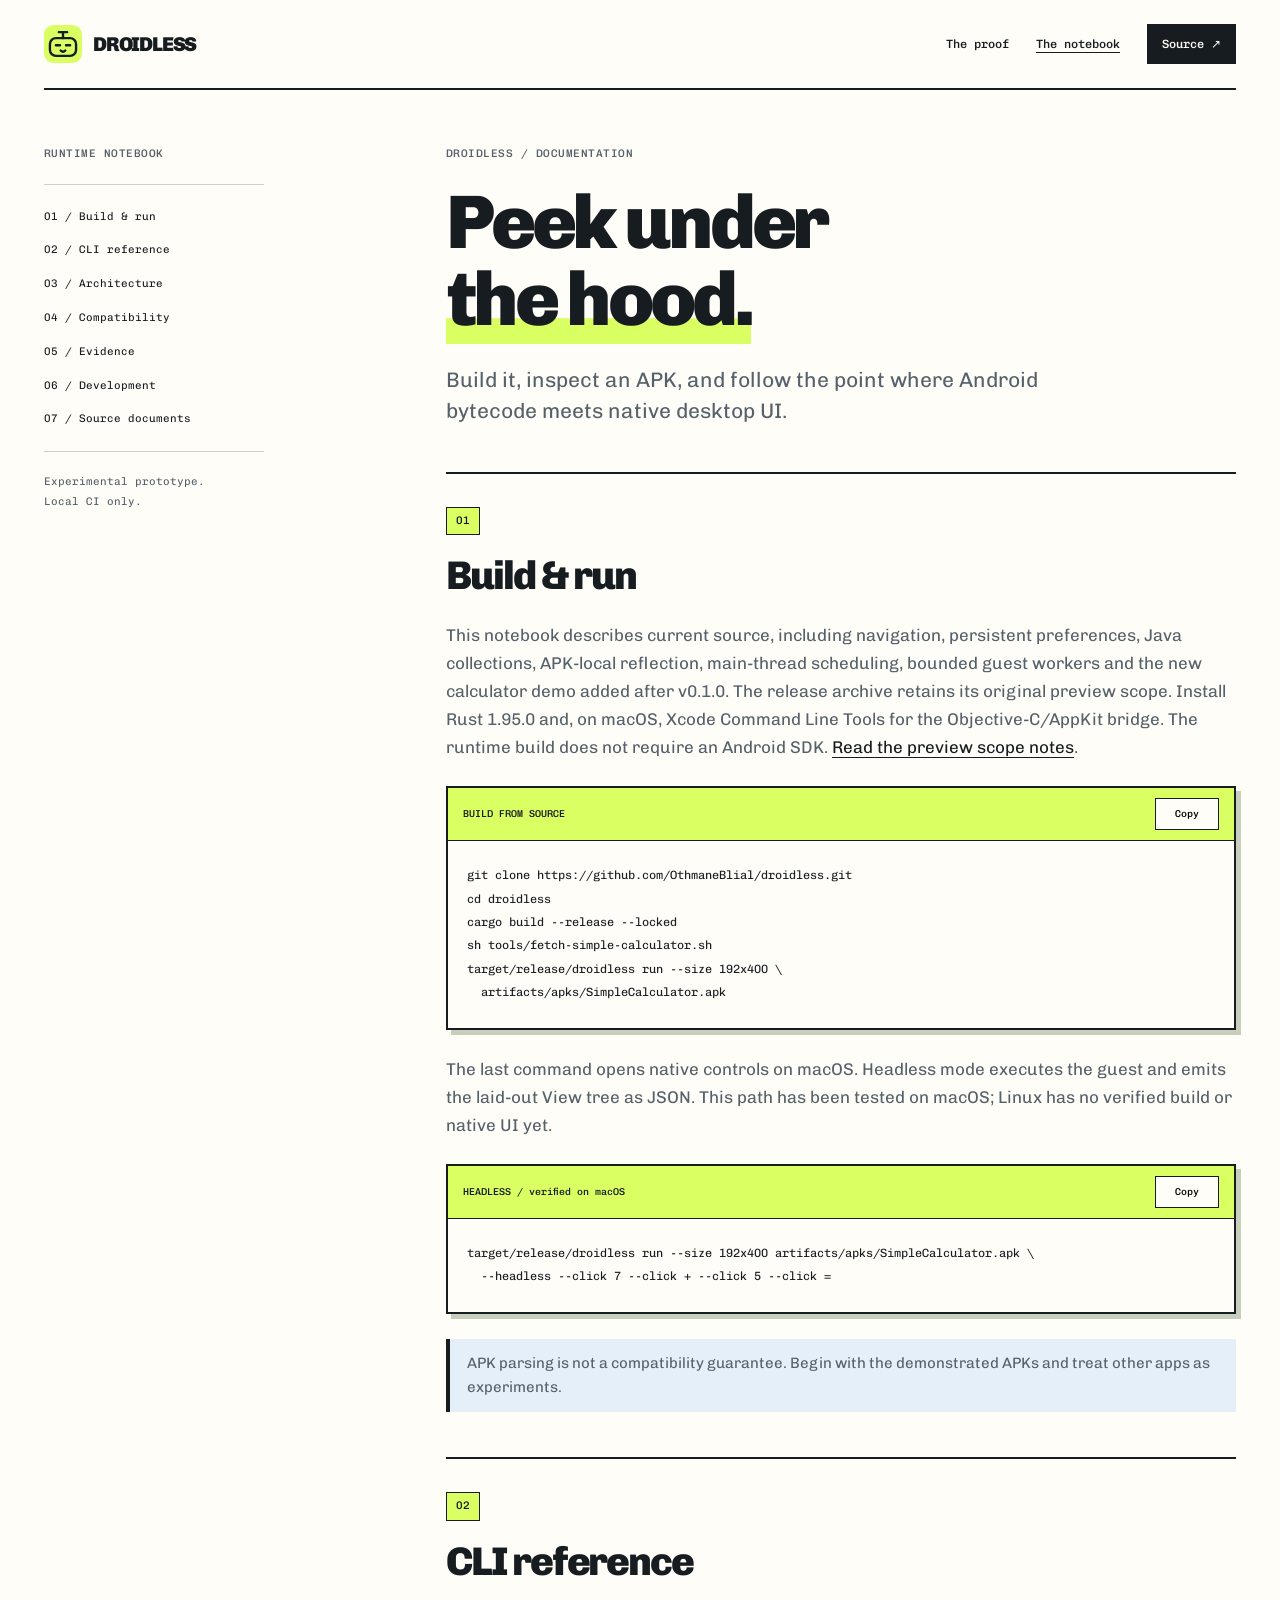
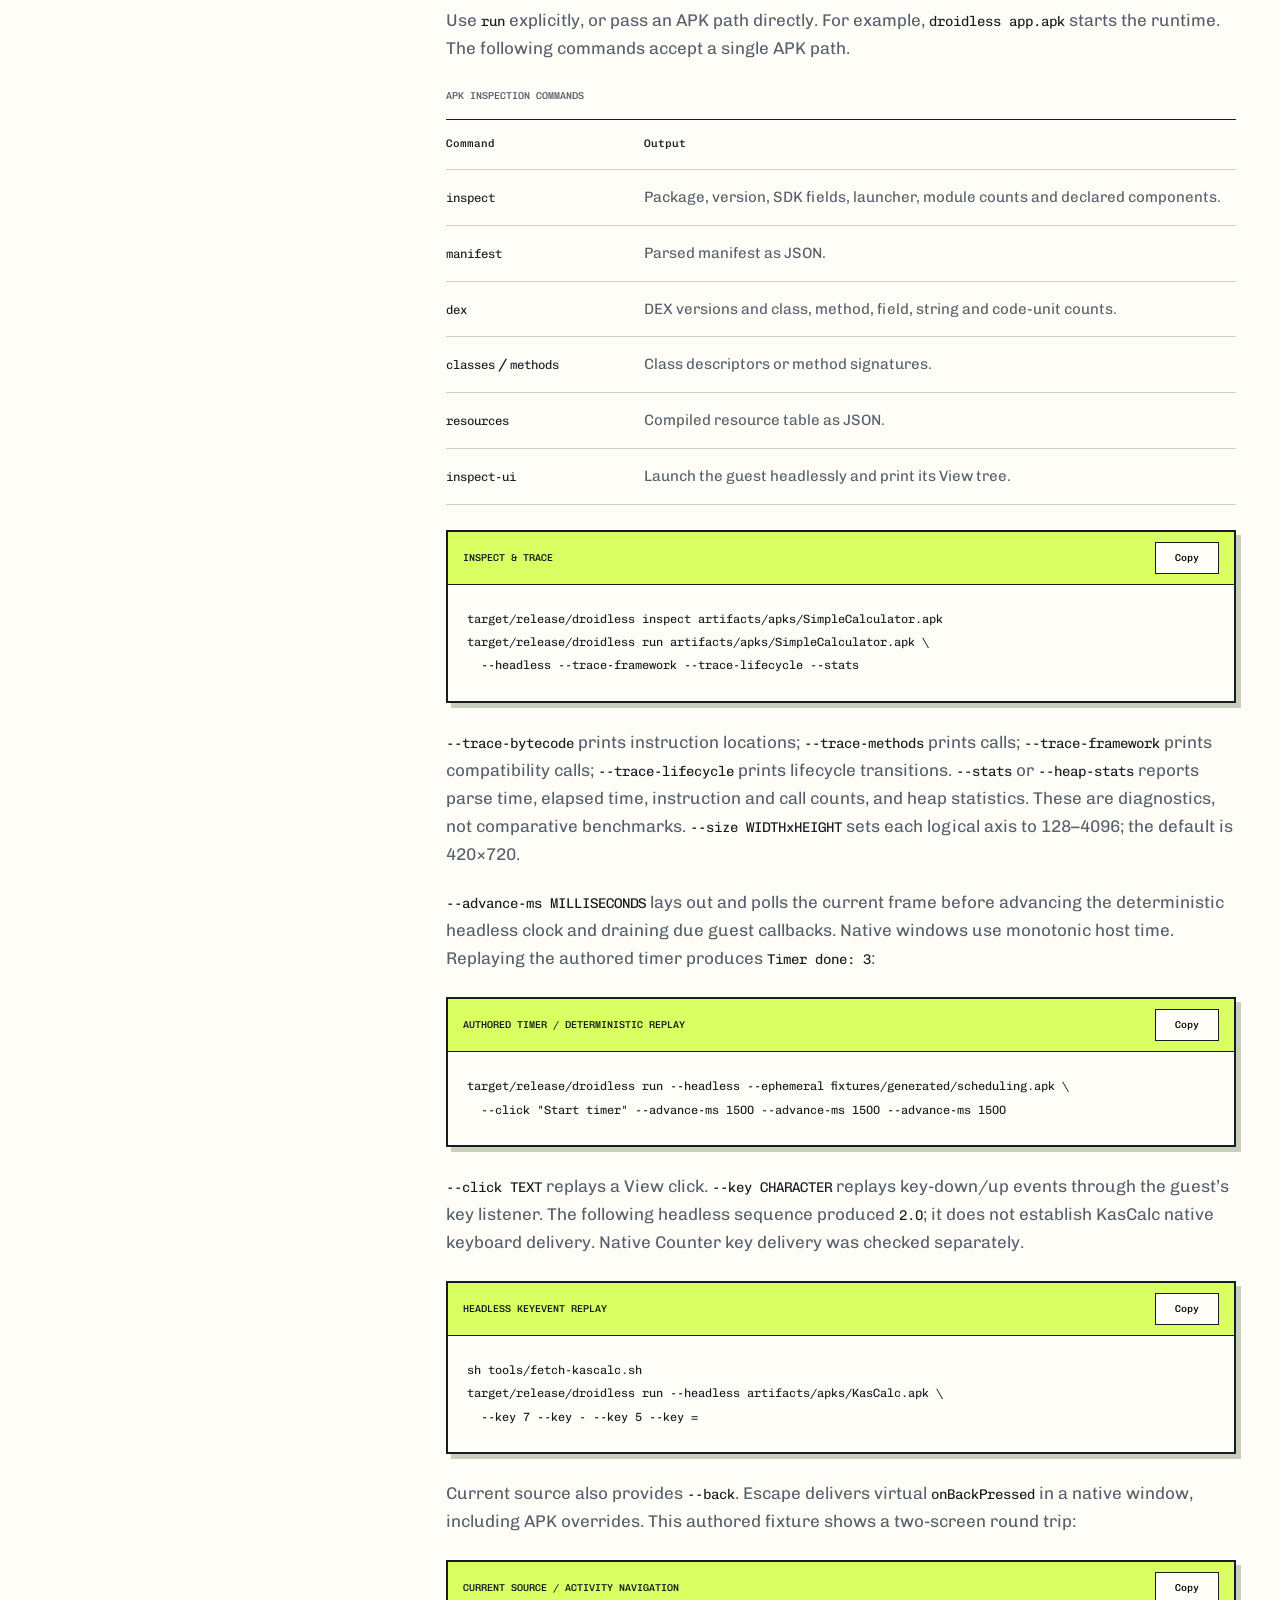
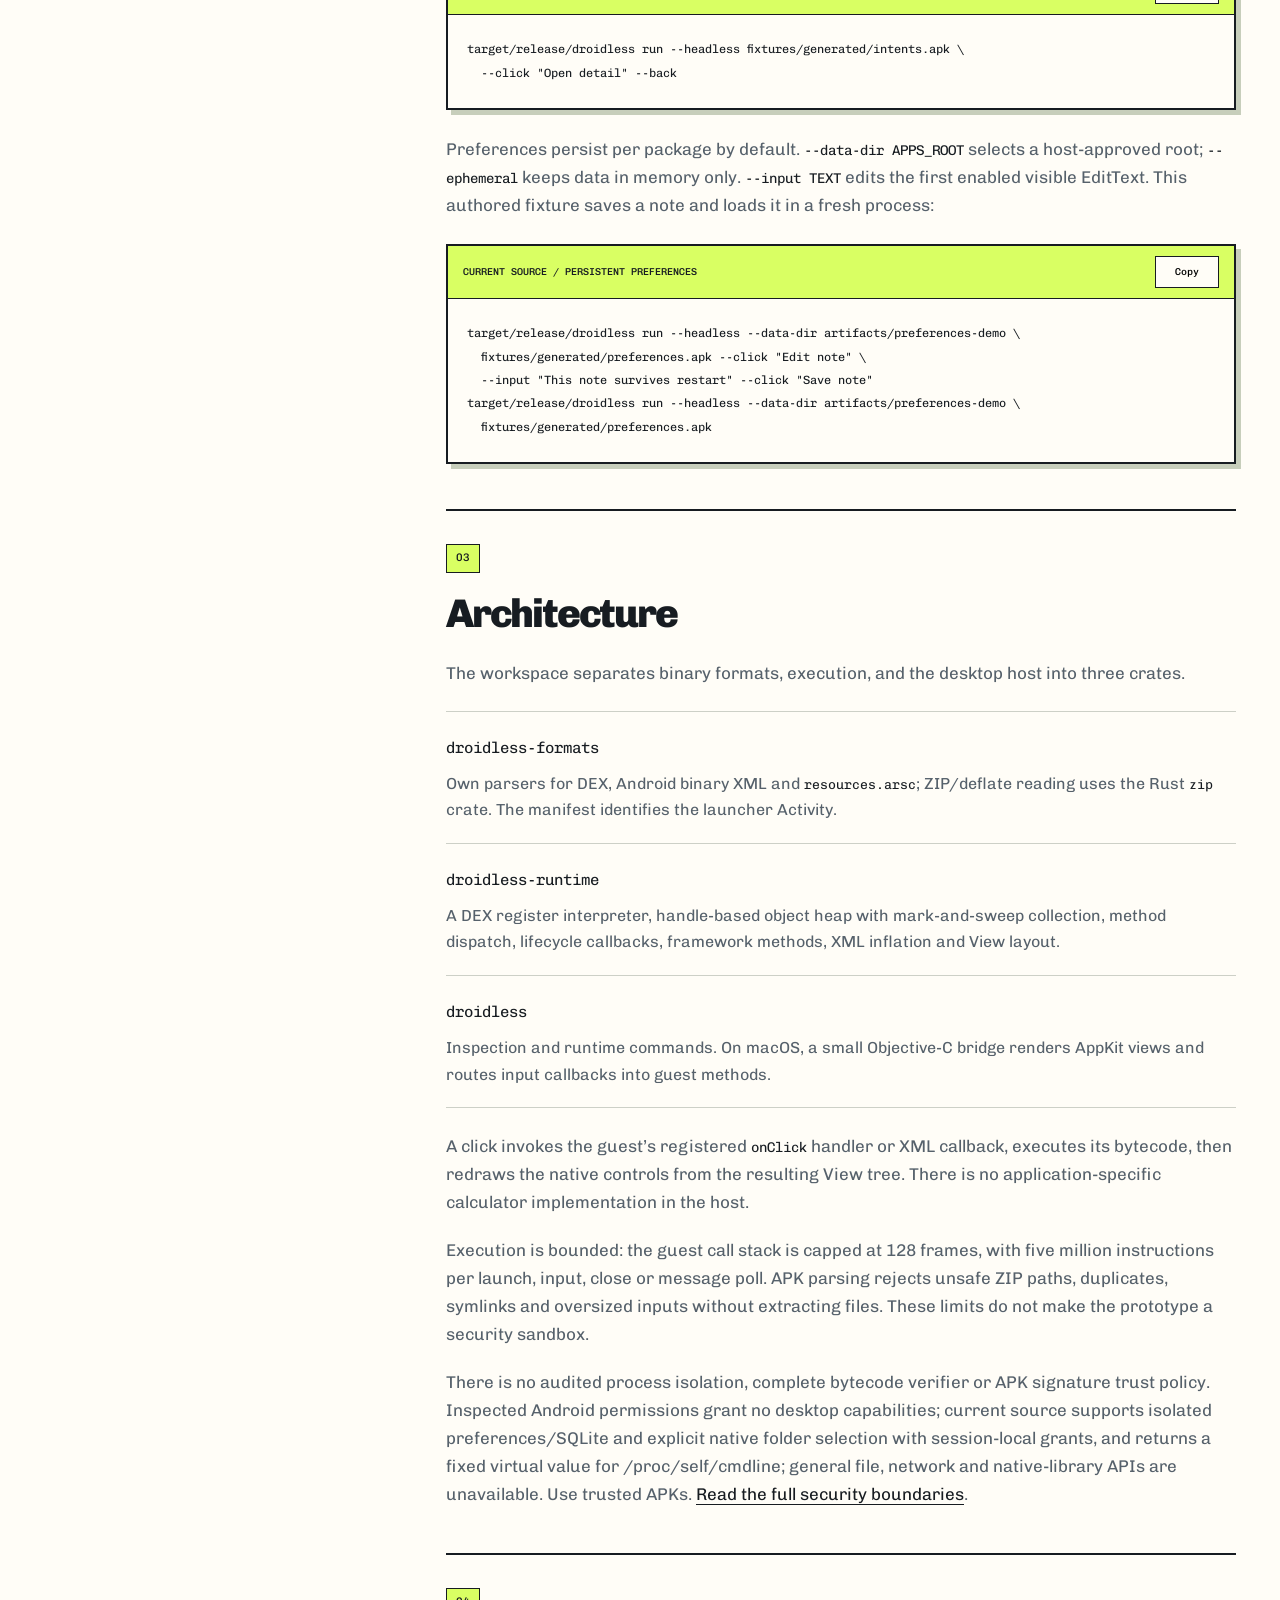
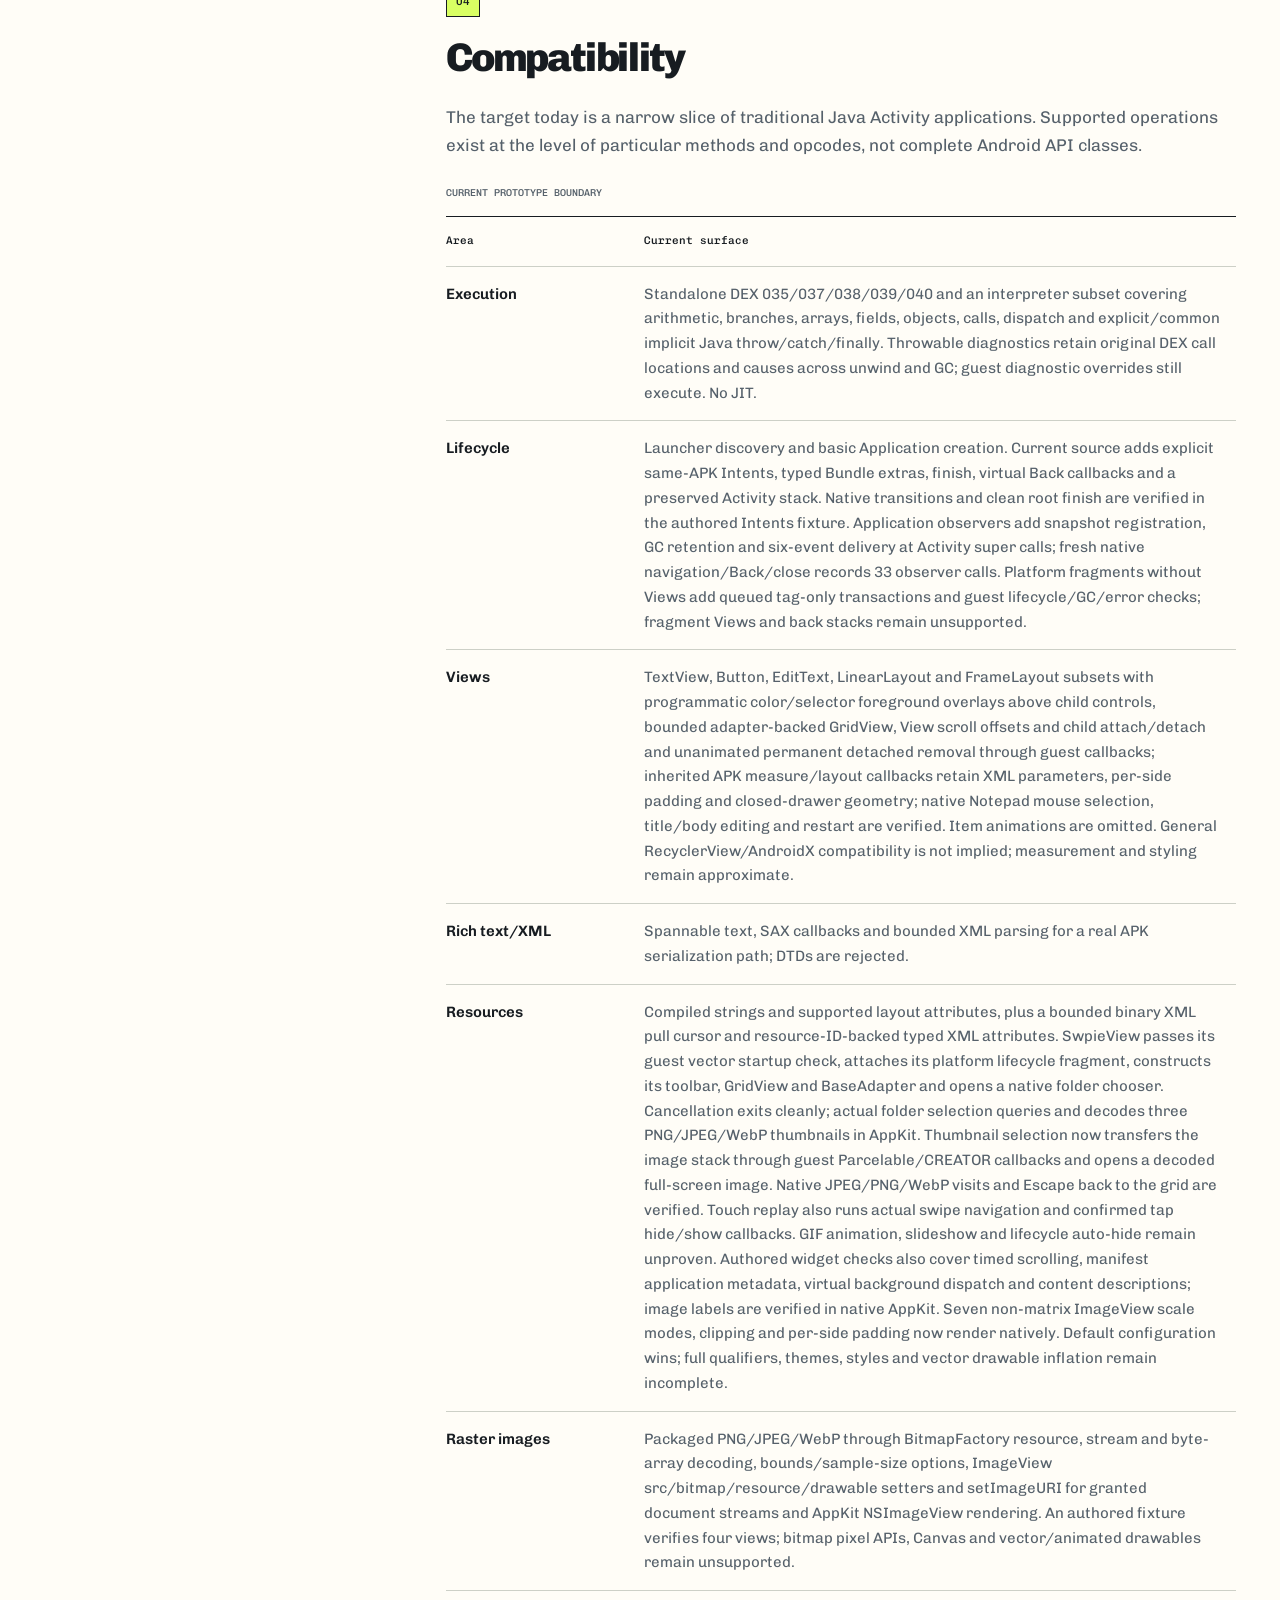
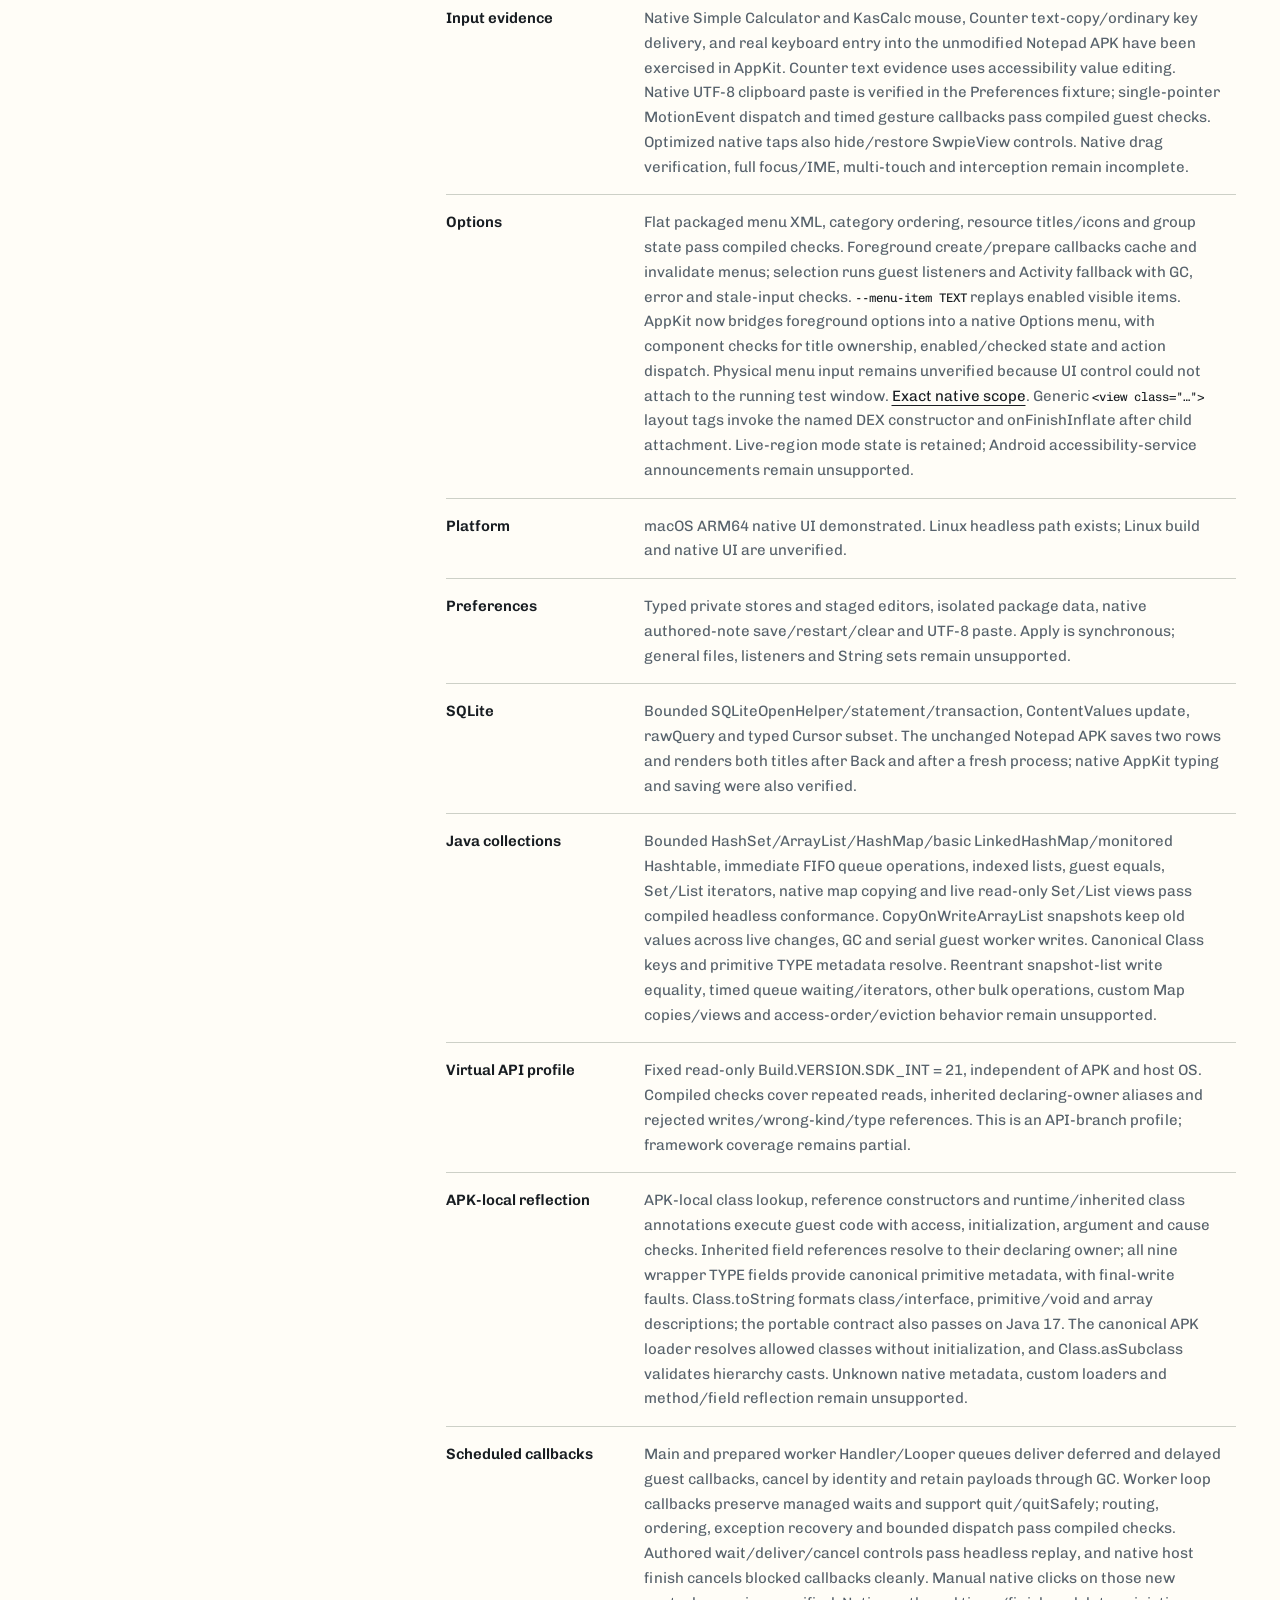
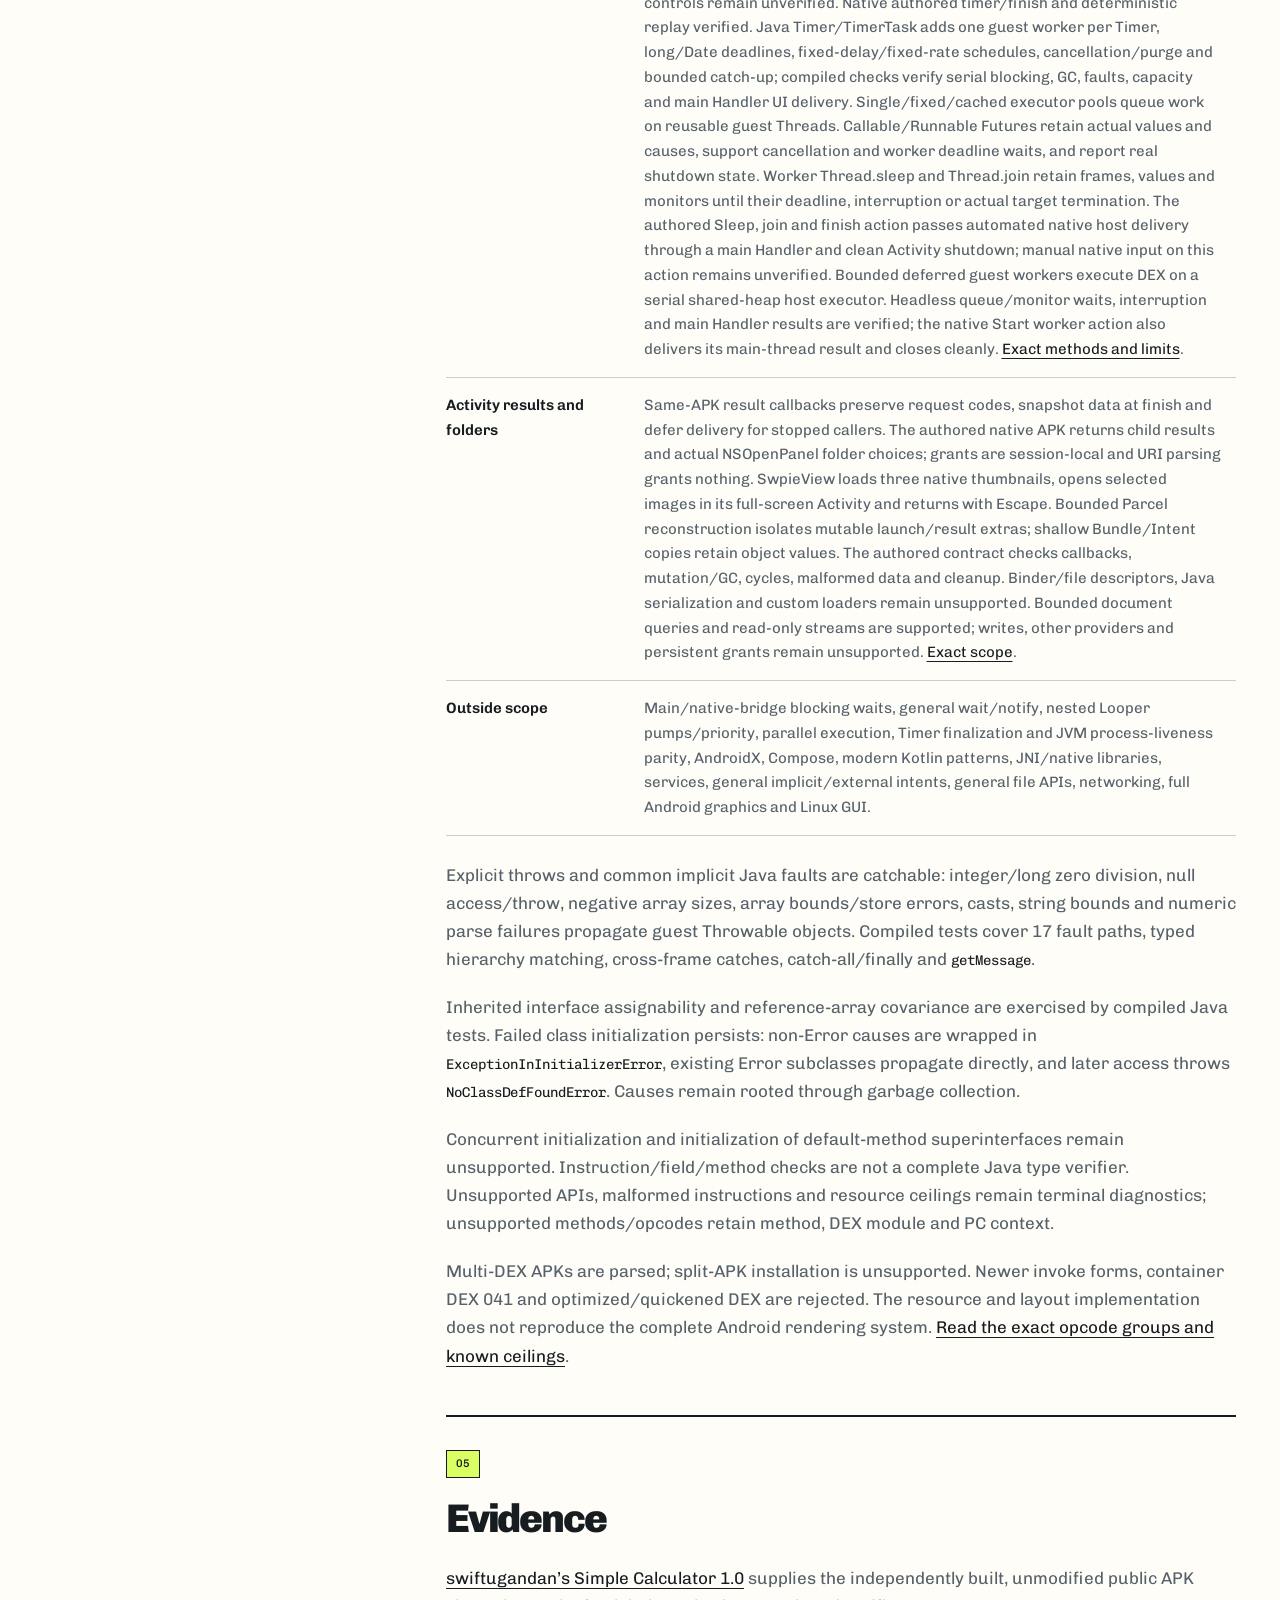
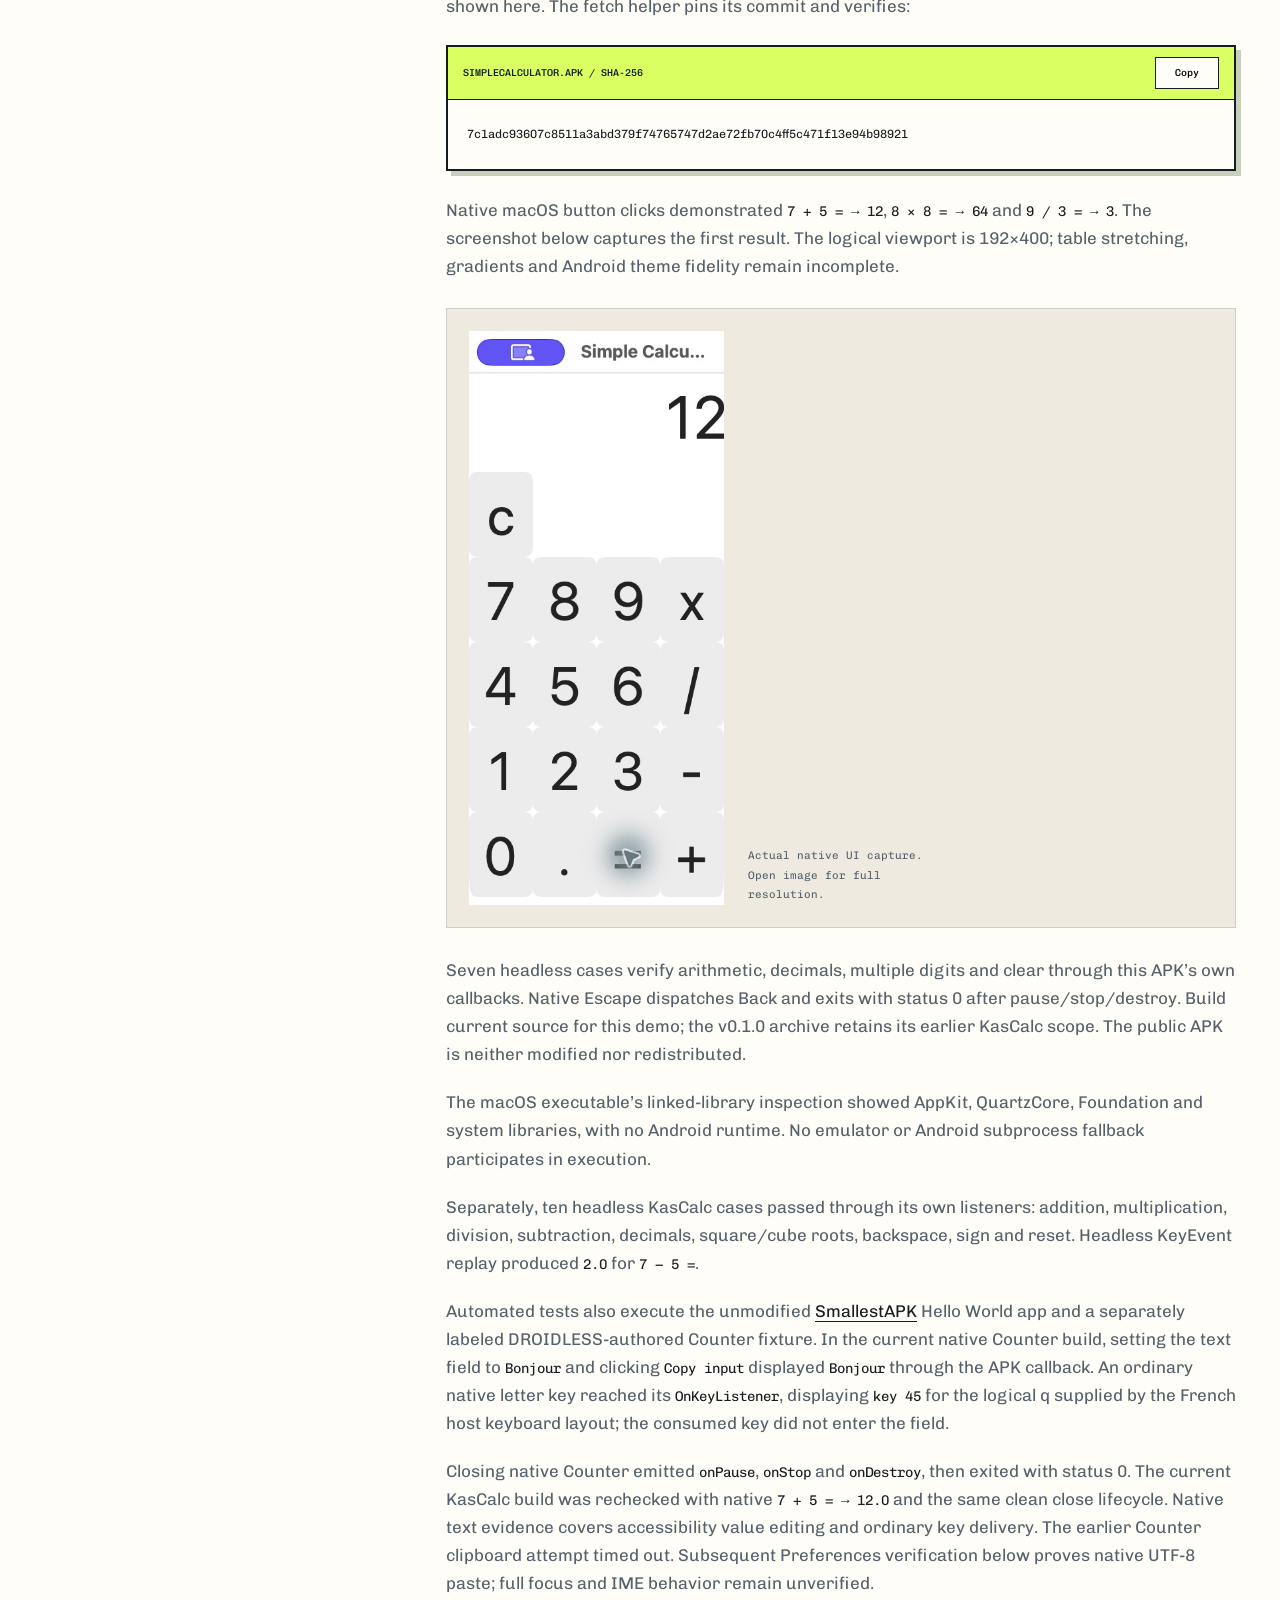
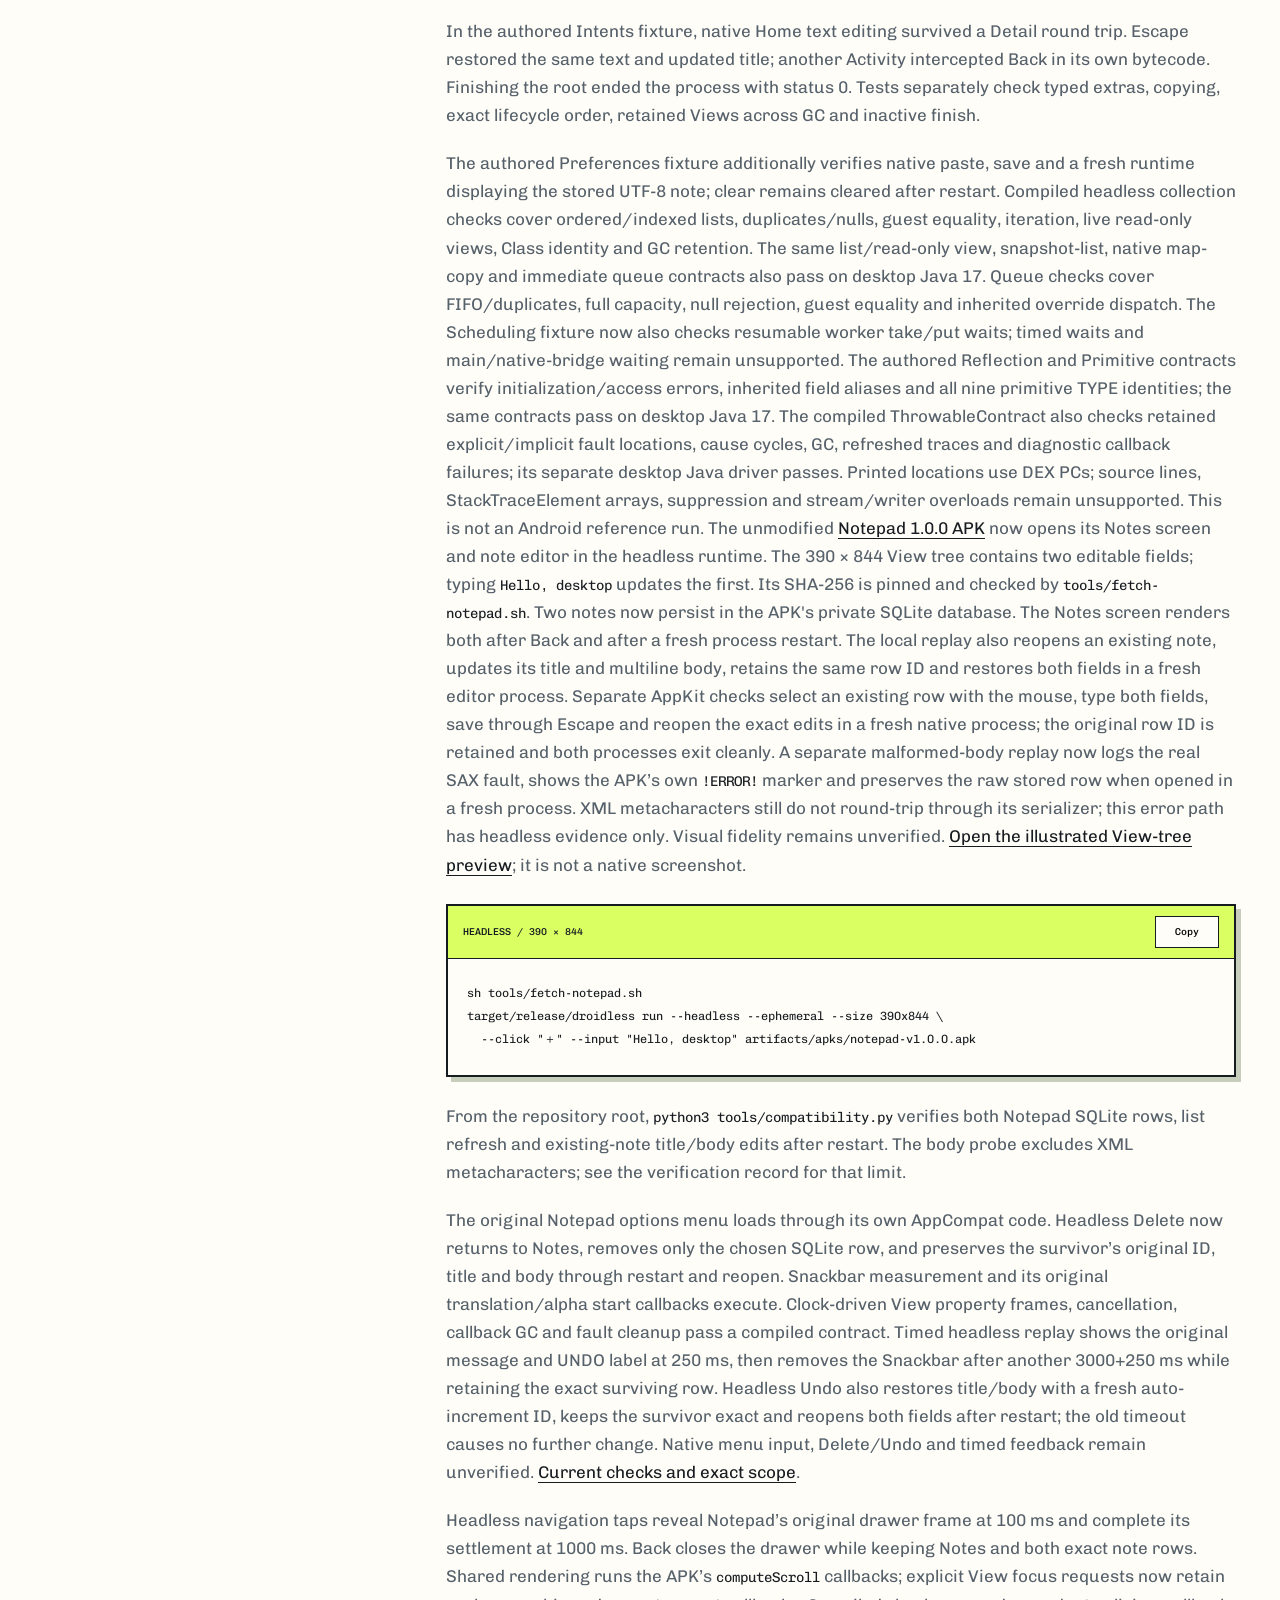
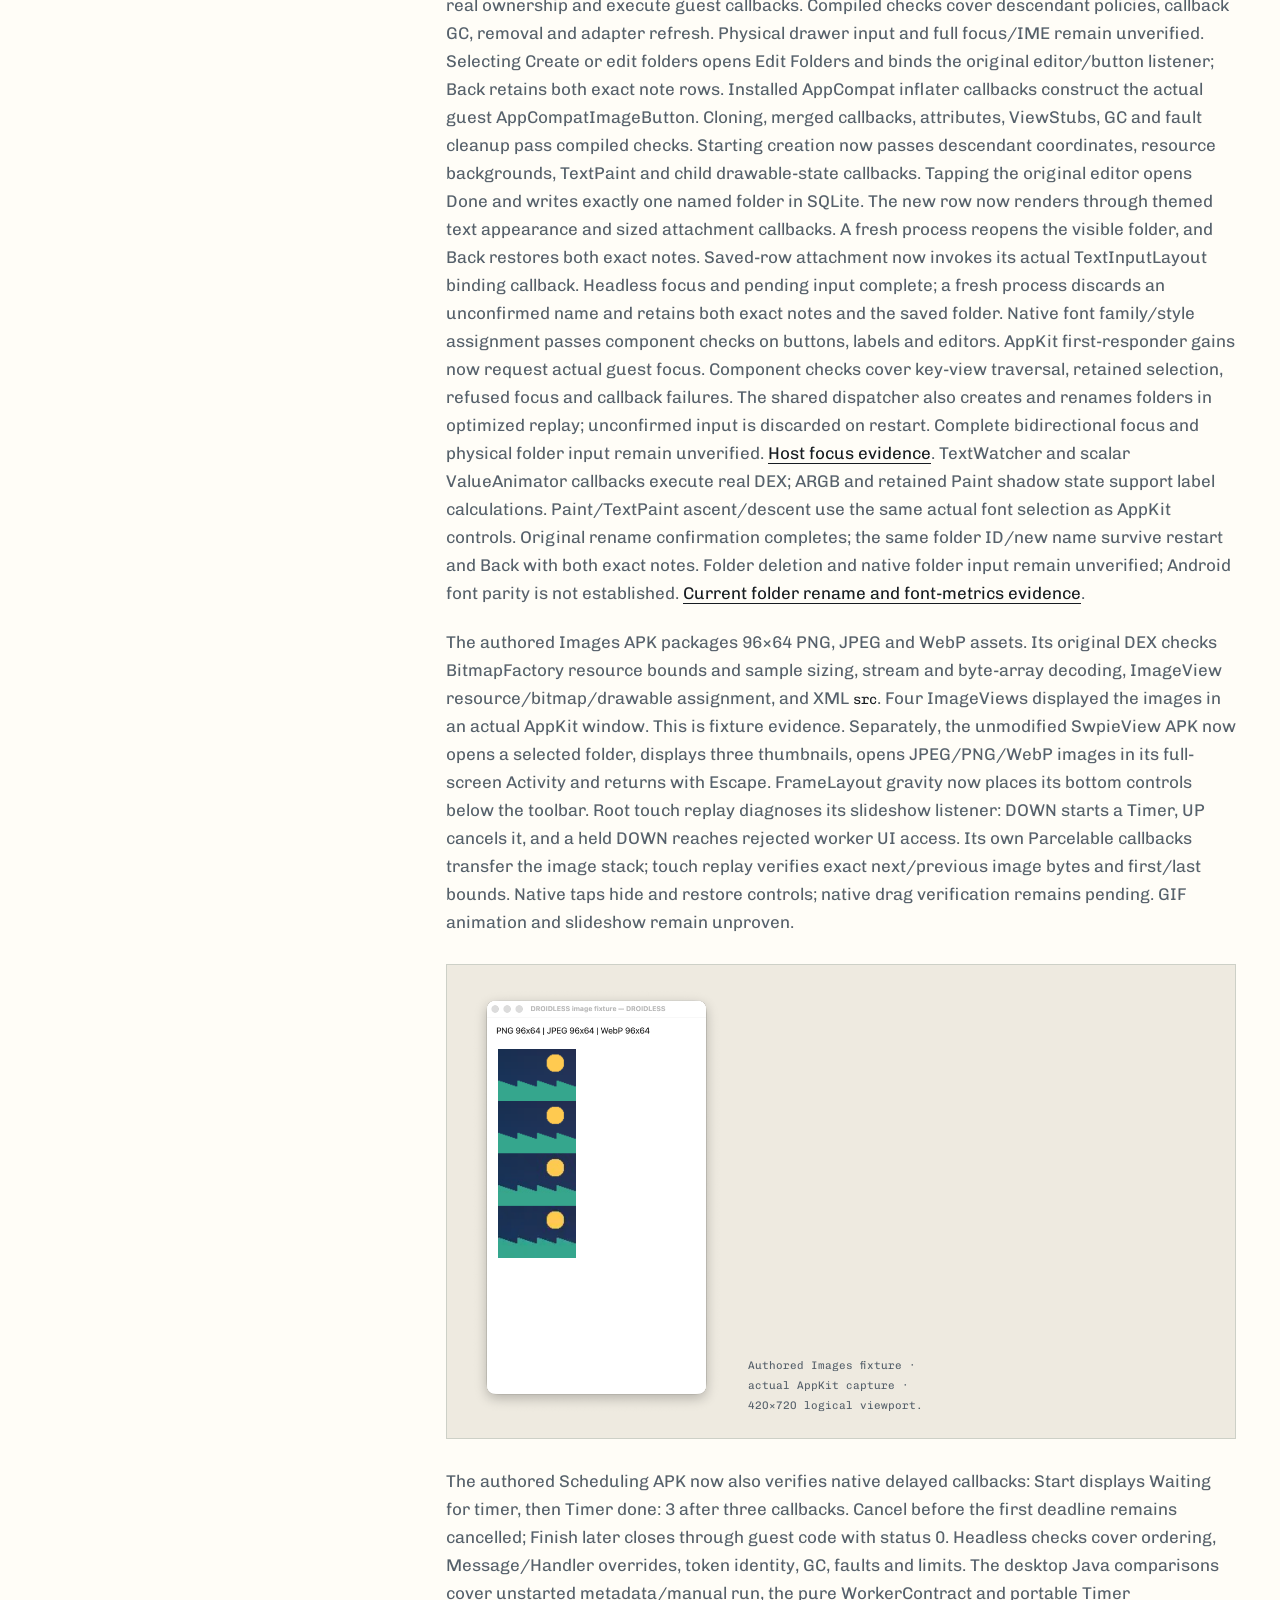
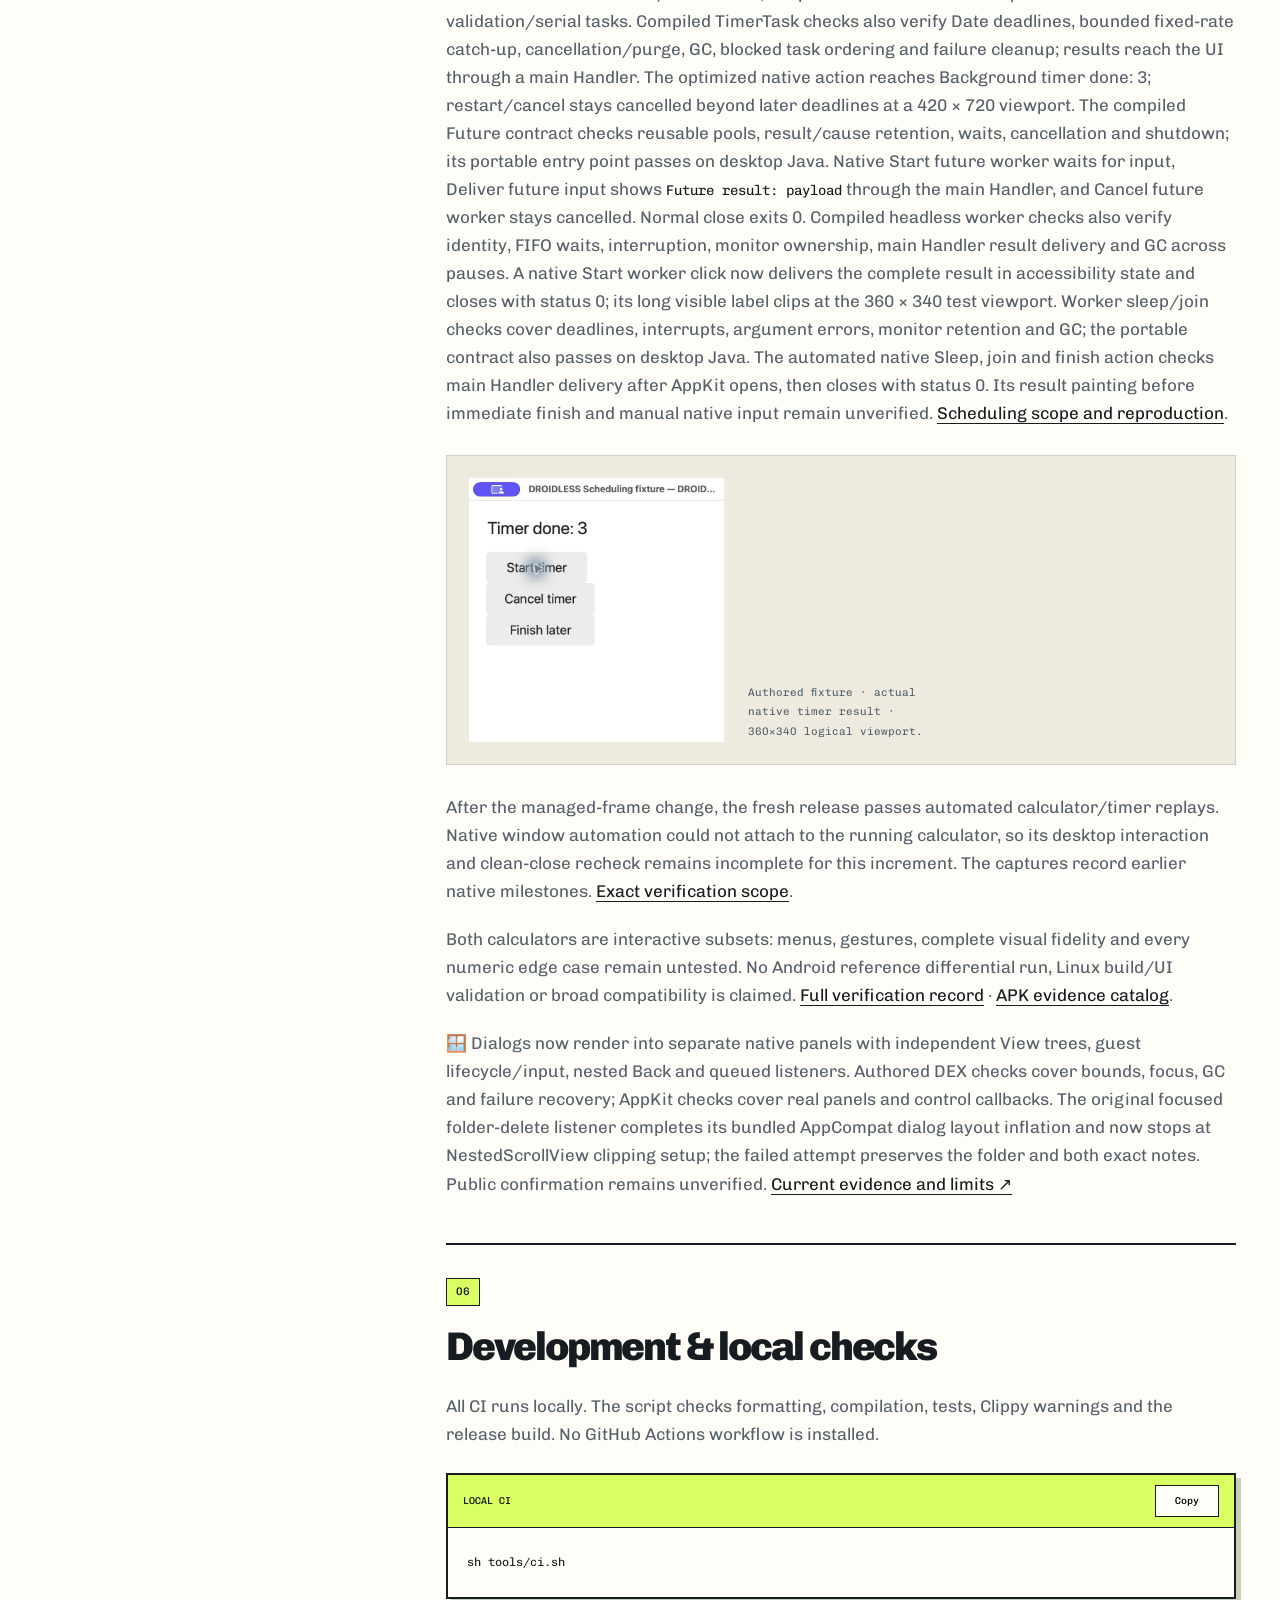
==== commit 9a7ea08f: "docs: publish styled resources and public dialog inflation evidence" ====
--- a/site/docs.html
+++ b/site/docs.html
@@ -94,7 +94,7 @@
         <p>Both calculators are interactive subsets: menus, gestures, complete visual fidelity and every numeric edge case remain untested. No Android reference differential run, Linux build/UI validation or broad compatibility is claimed. <a href="reference/verification.md">Full verification record</a> · <a href="reference/catalog.json">APK evidence catalog</a>.</p>
       </section>
 
-      <p>🪟 Dialogs now render into separate native panels with independent View trees, guest lifecycle/input, nested Back and queued listeners. Authored DEX checks cover bounds, focus, GC and failure recovery; AppKit checks cover real panels and control callbacks. The original focused folder-delete listener enters its bundled dialog onCreate and passes foreground setup and stops at a missing dialog layout resource; the failed attempt preserves the folder and both exact notes. Public confirmation remains unverified. <a href="reference/verification.md#current-source-foreground-overlays-and-dialog-layout-boundary">Current evidence and limits ↗</a></p>
+      <p>🪟 Dialogs now render into separate native panels with independent View trees, guest lifecycle/input, nested Back and queued listeners. Authored DEX checks cover bounds, focus, GC and failure recovery; AppKit checks cover real panels and control callbacks. The original focused folder-delete listener completes its bundled AppCompat dialog layout inflation and now stops at NestedScrollView clipping setup; the failed attempt preserves the folder and both exact notes. Public confirmation remains unverified. <a href="reference/verification.md#current-source-styled-resources-and-dialog-inflation">Current evidence and limits ↗</a></p>
       <section id="development" aria-labelledby="development-title"><span class="doc-number">06</span><h2 id="development-title">Development &amp; local checks</h2><p>All CI runs locally. The script checks formatting, compilation, tests, Clippy warnings and the release build. No GitHub Actions workflow is installed.</p>
         <div class="code-block"><div class="code-header"><span>LOCAL CI</span><button class="copy-button" type="button" data-copy="ci-code" aria-label="Copy local CI command">Copy</button></div><pre><code id="ci-code">sh tools/ci.sh</code></pre></div>
         <p>Parser tests reject truncated DEX/XML/APK data, invalid indexes, unsafe ZIP paths and duplicate ZIP entries. Runtime tests exercise real D8-generated arithmetic, wide values, arrays/covariance, inherited interface dispatch, explicit/implicit exceptions across 17 fault paths, catch-all/finally, lifecycle, resources, XML layouts and input callbacks.</p>
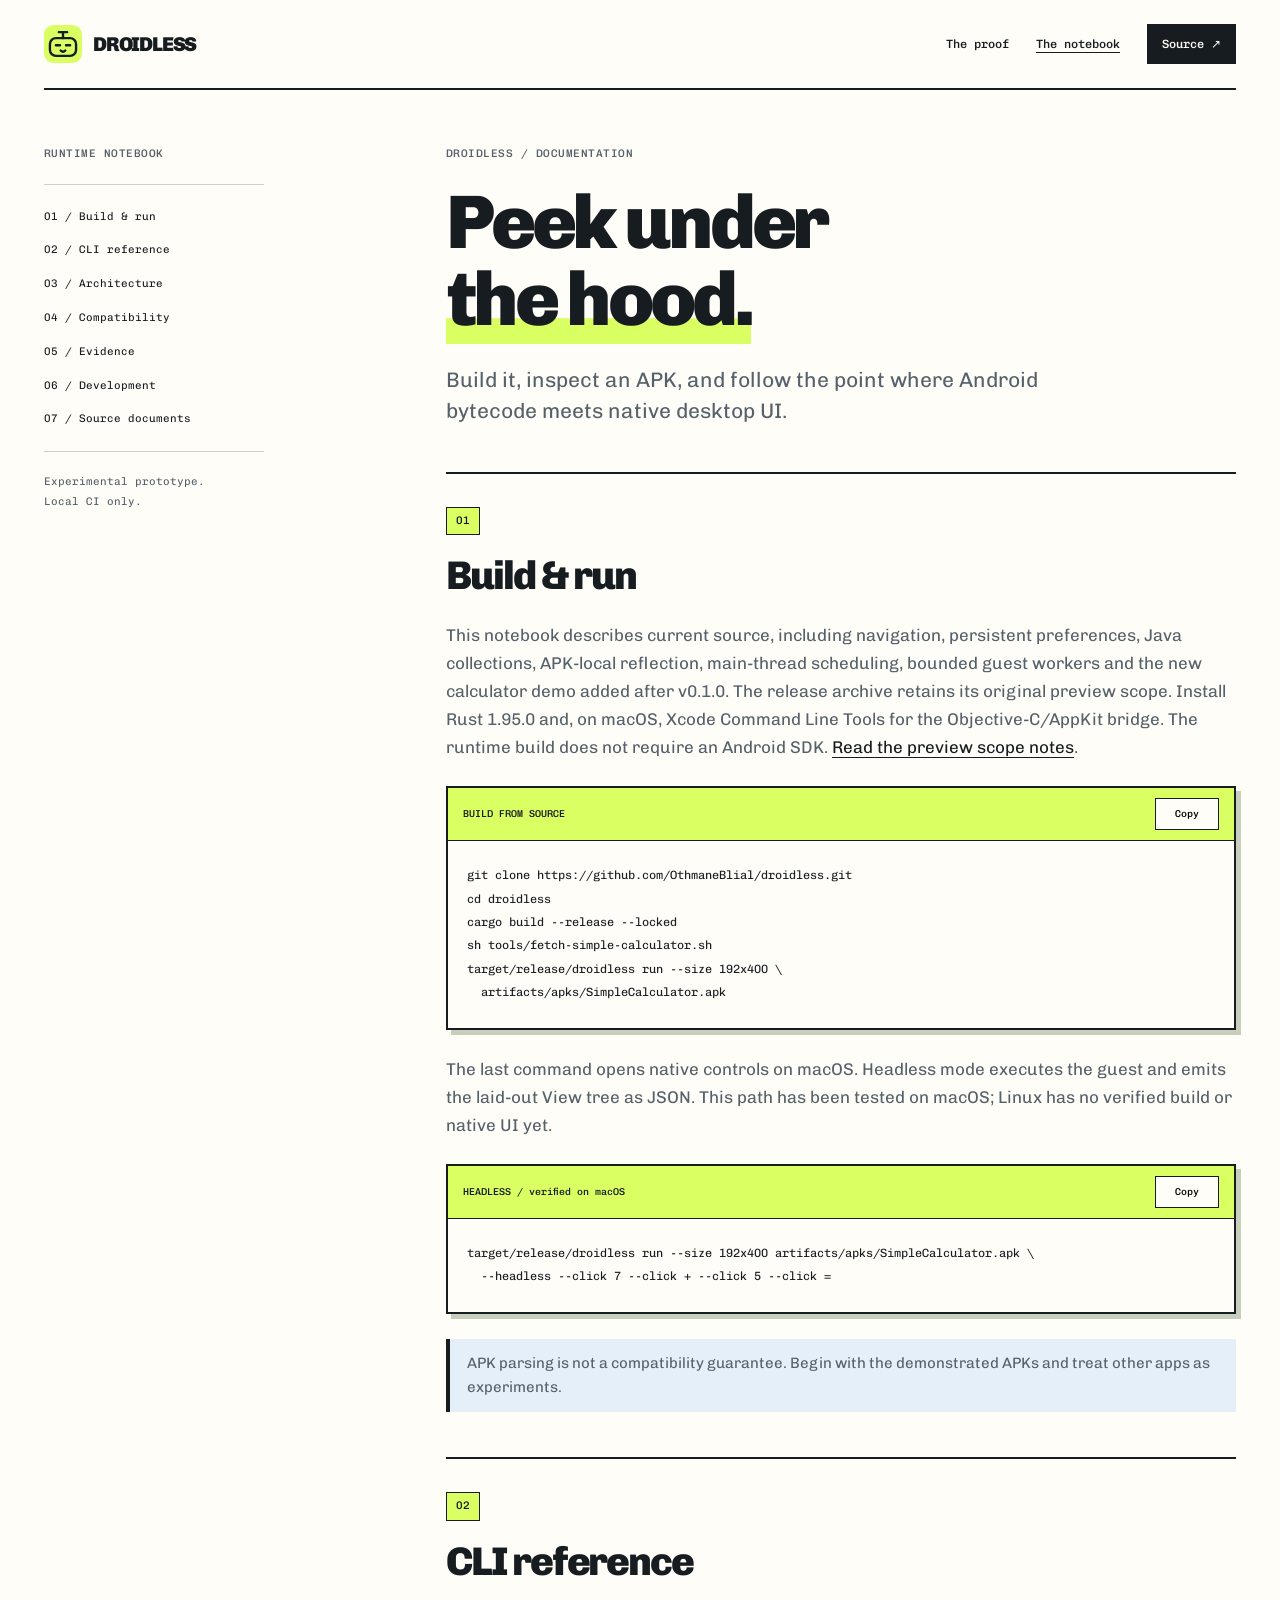
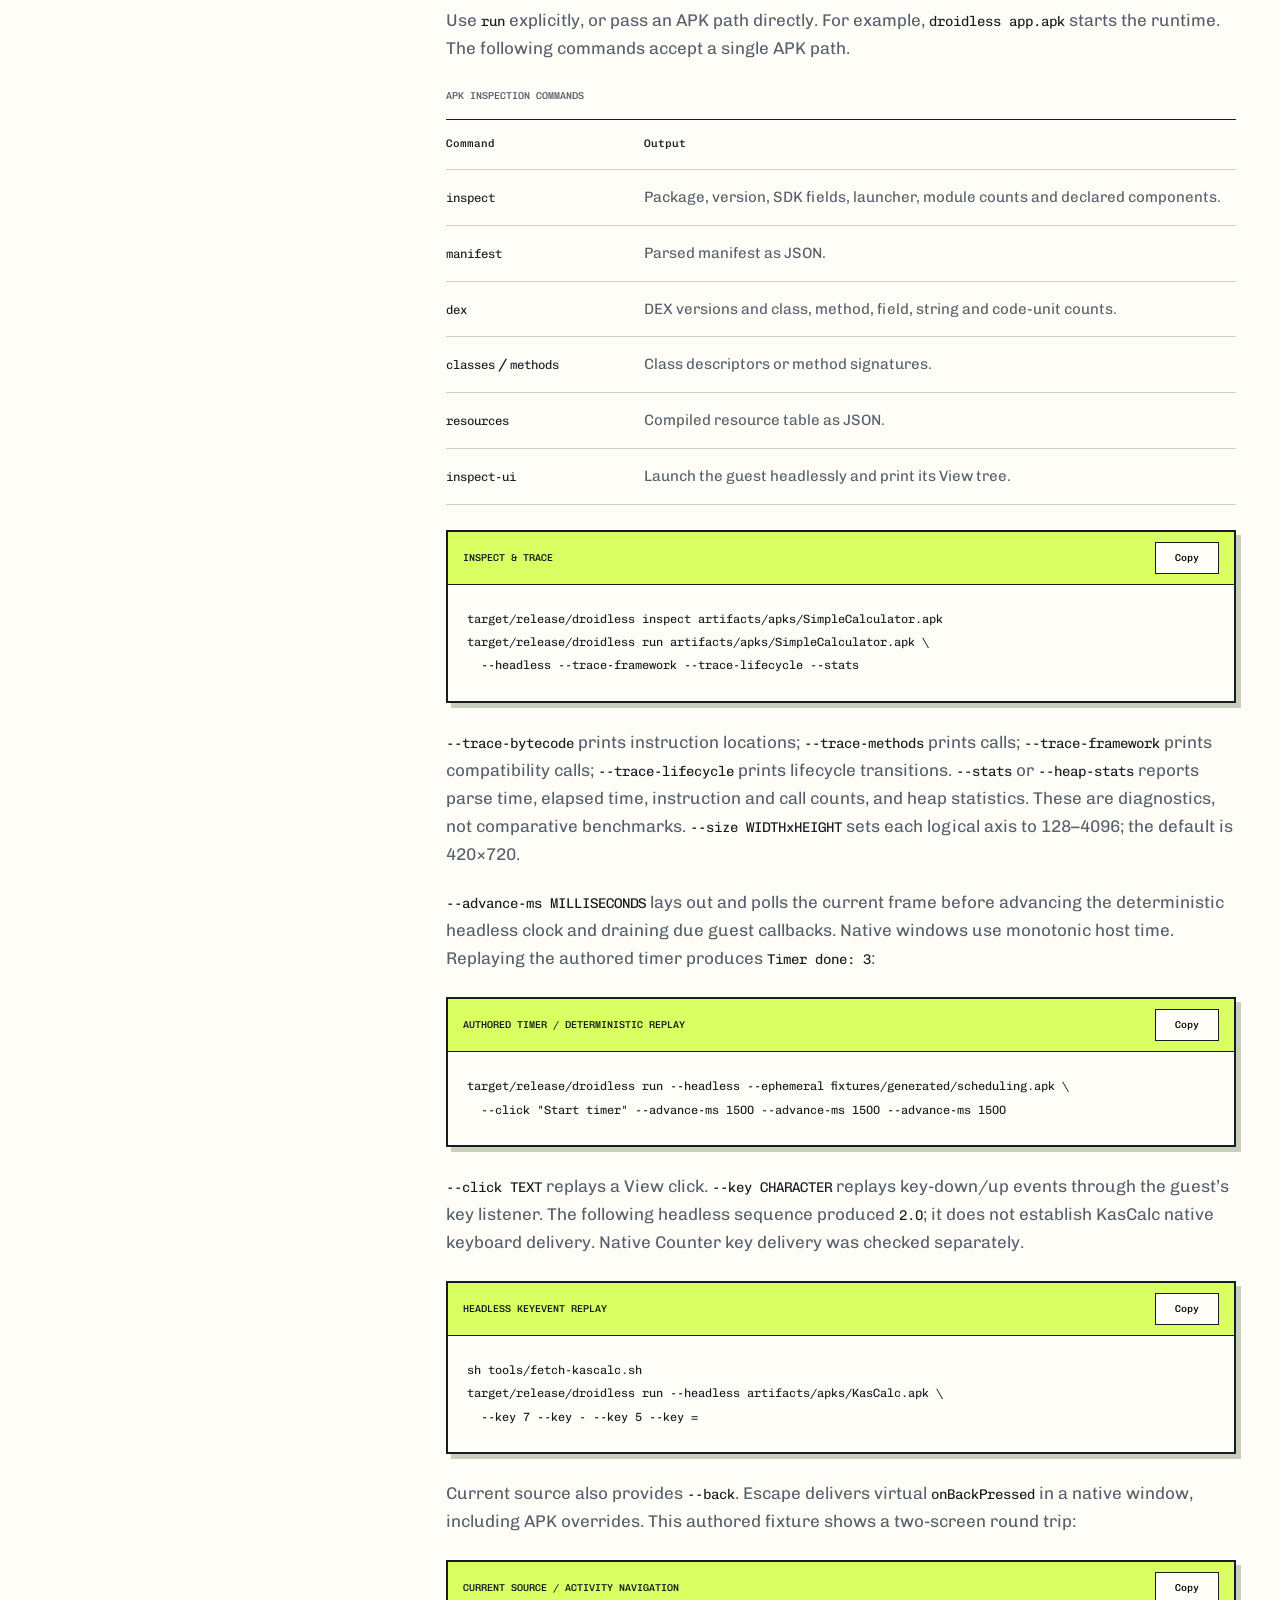
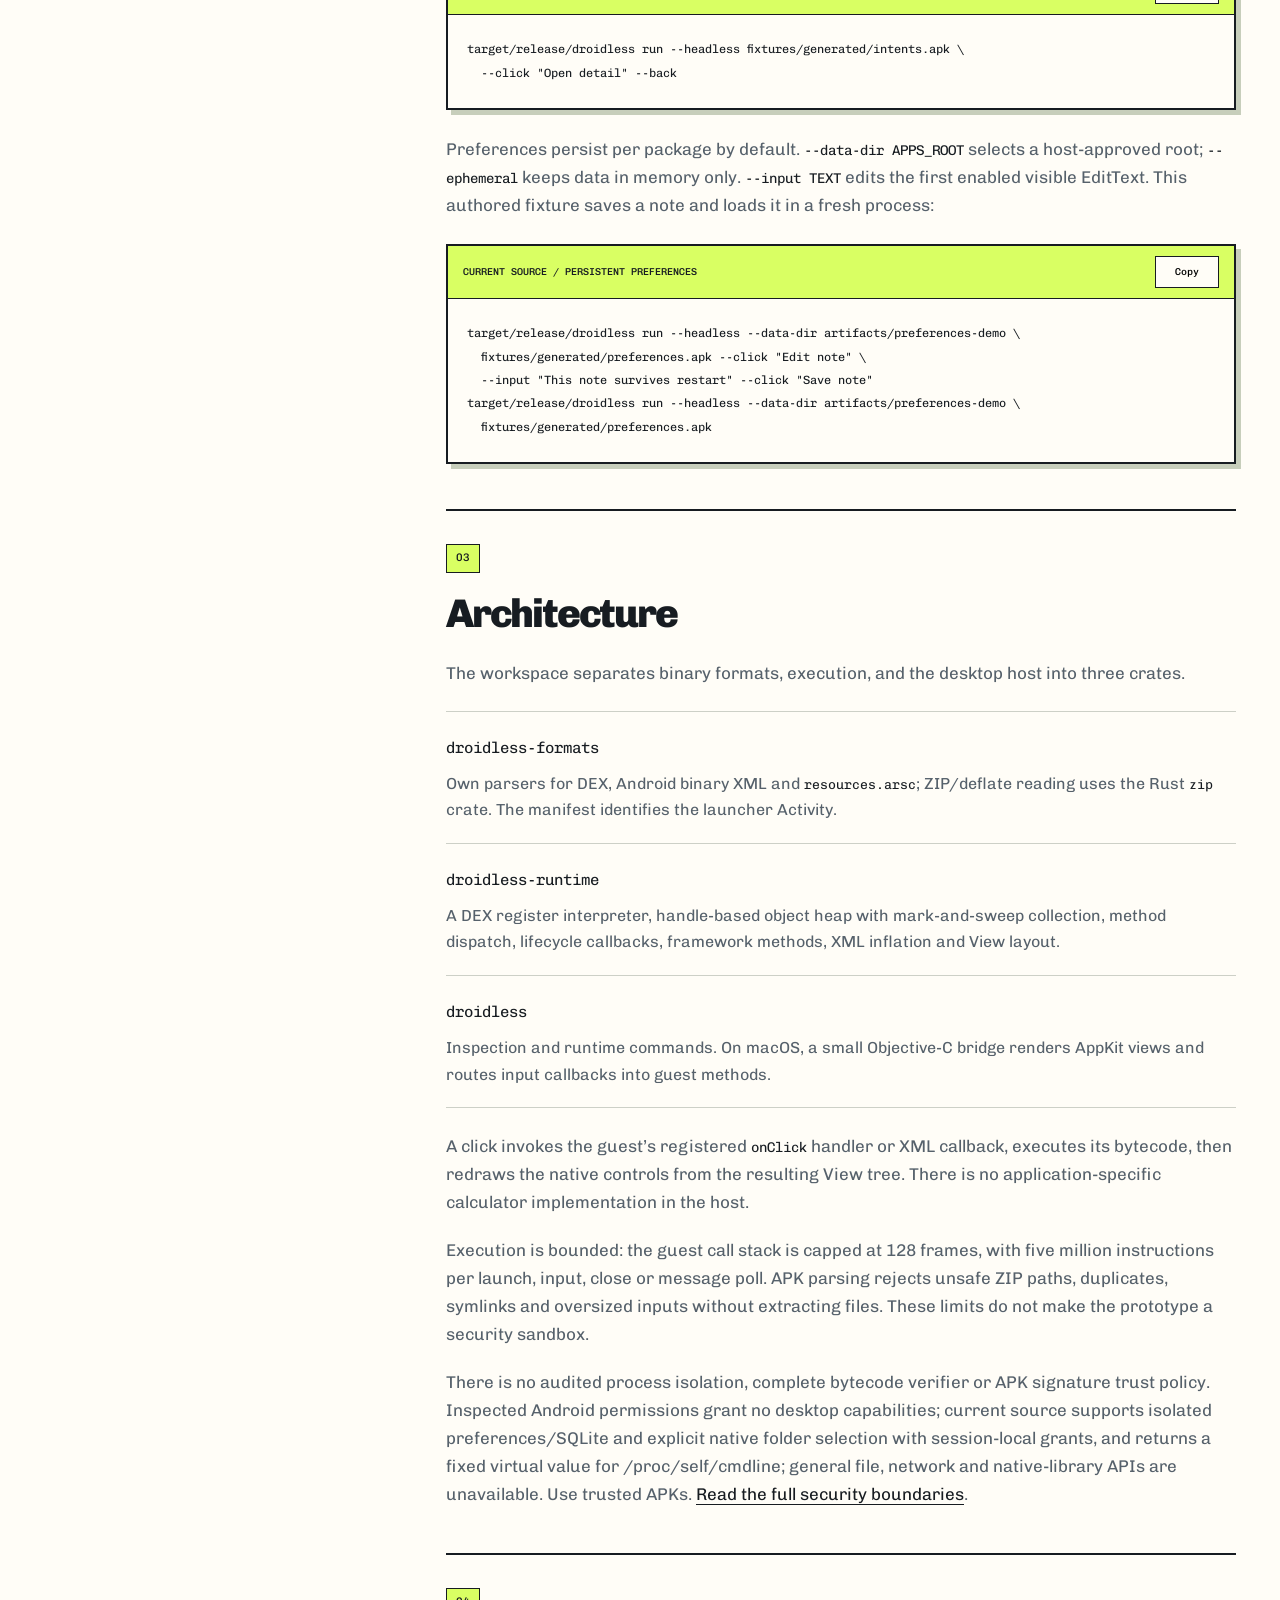
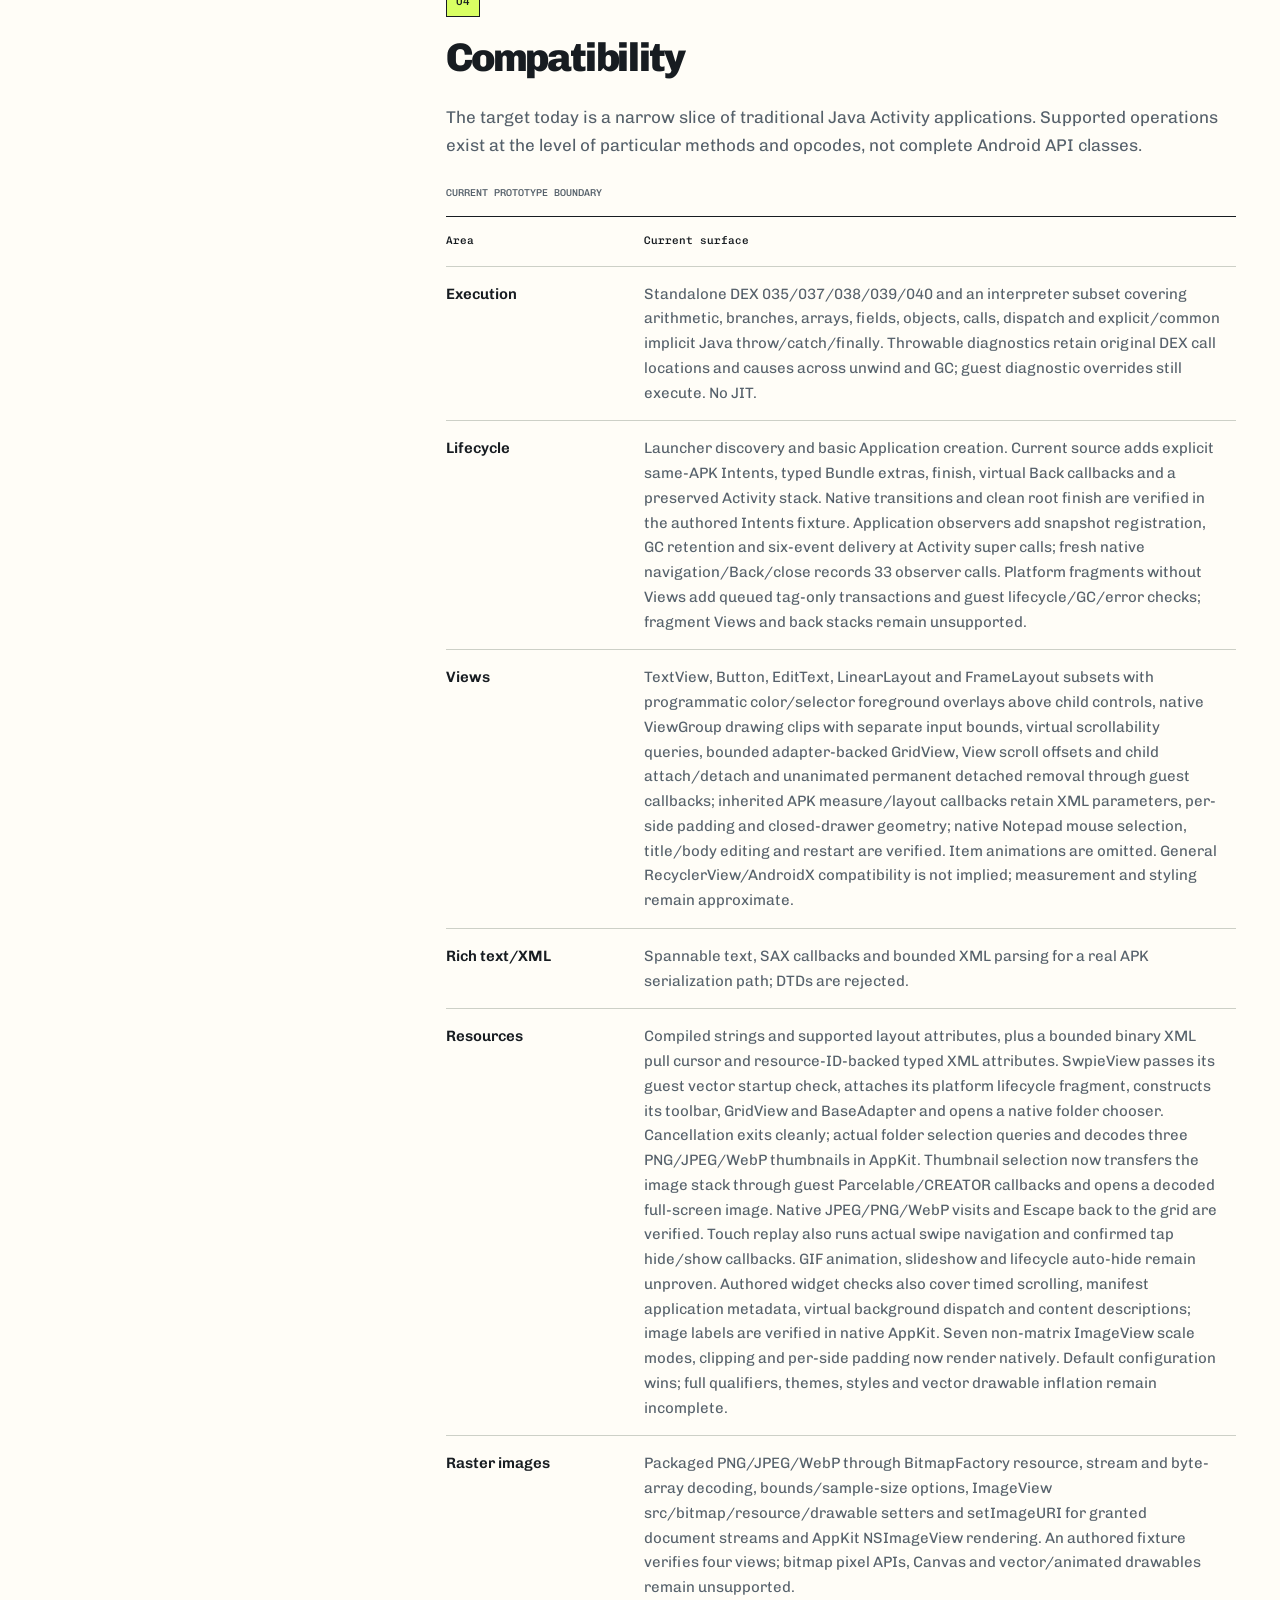
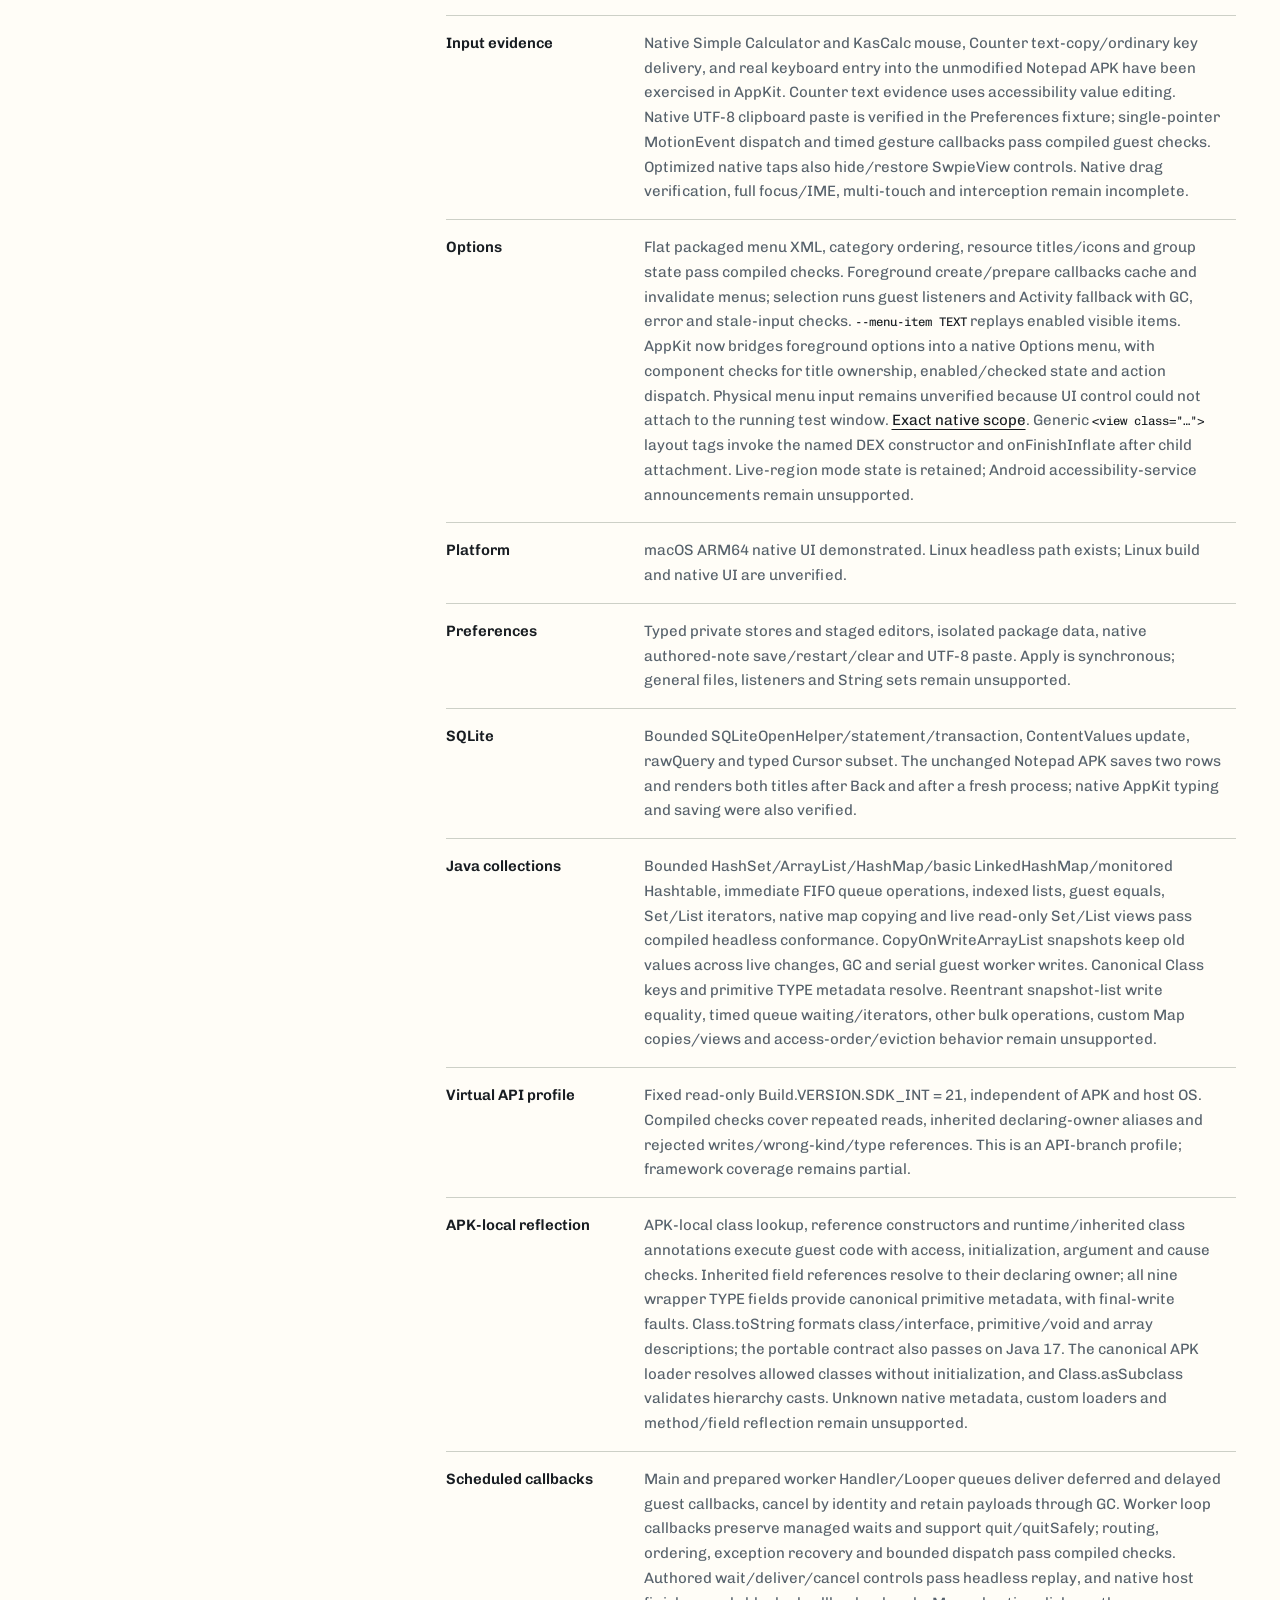
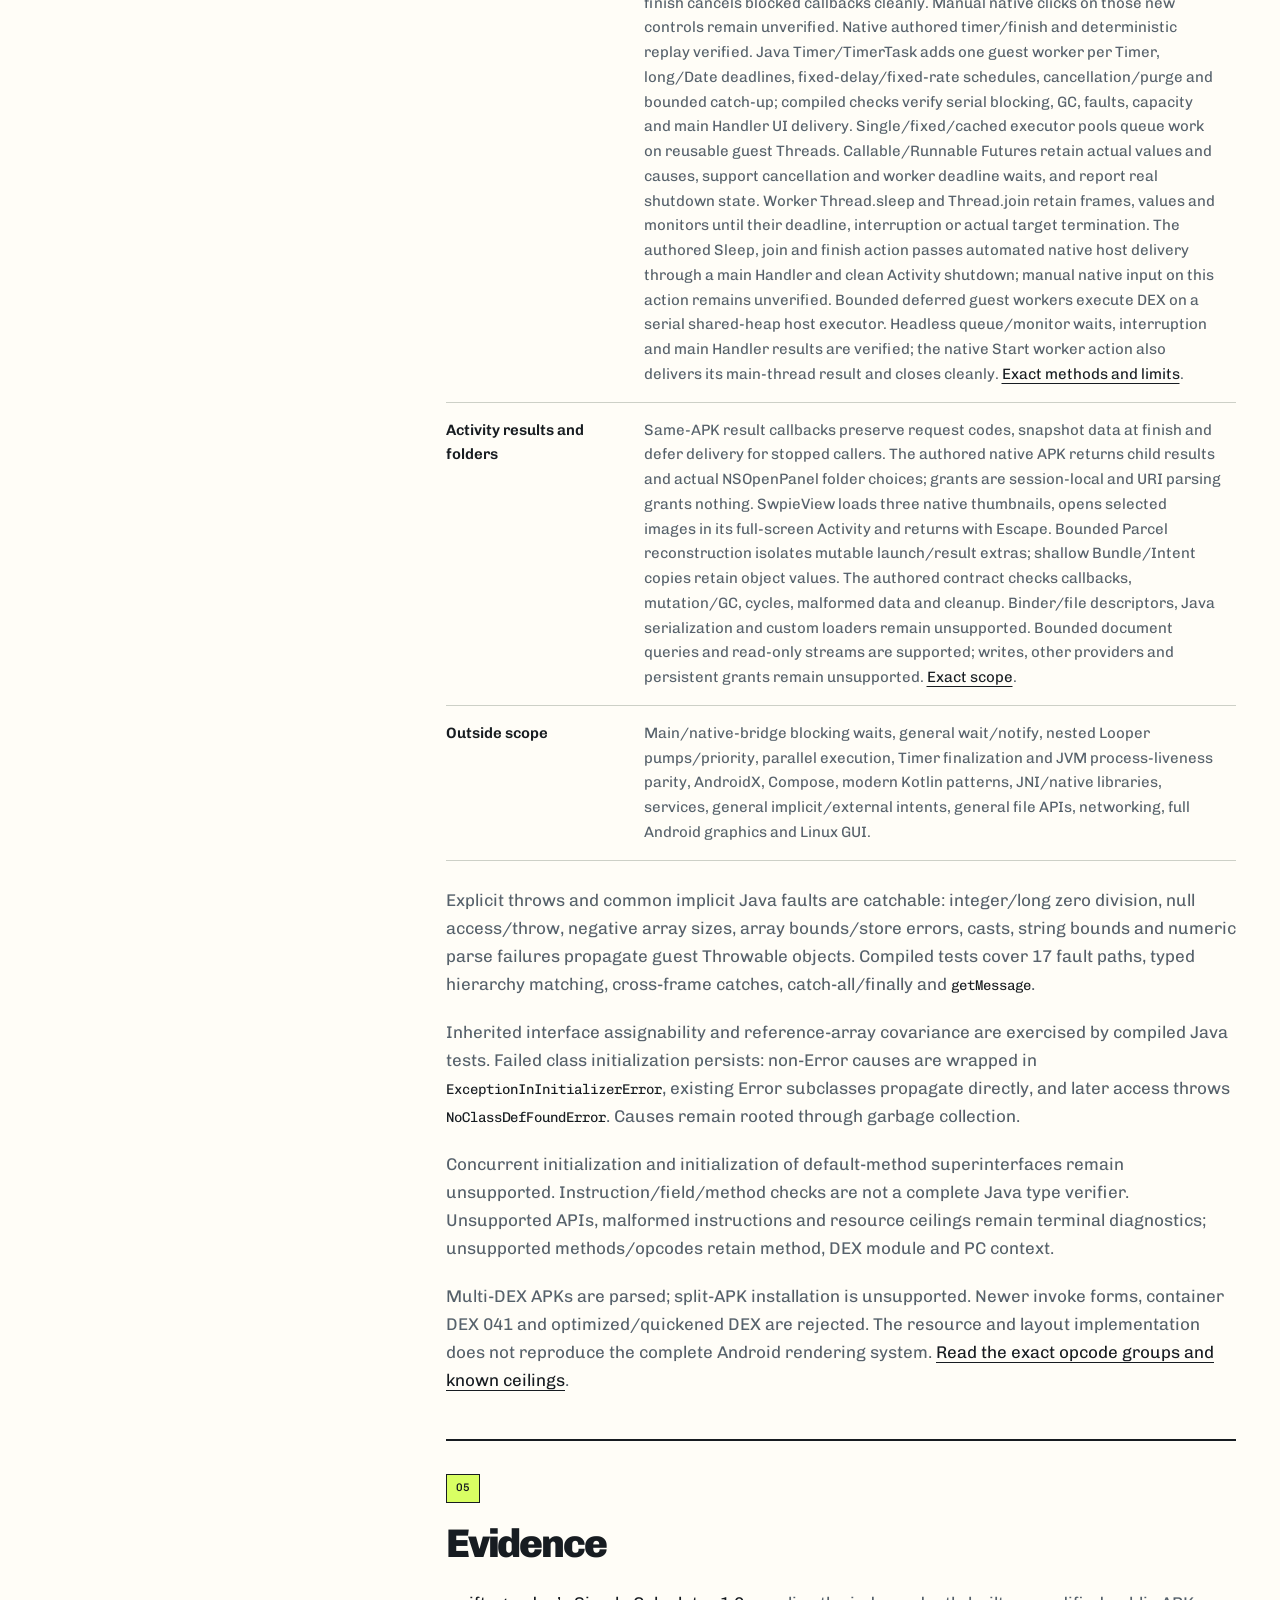
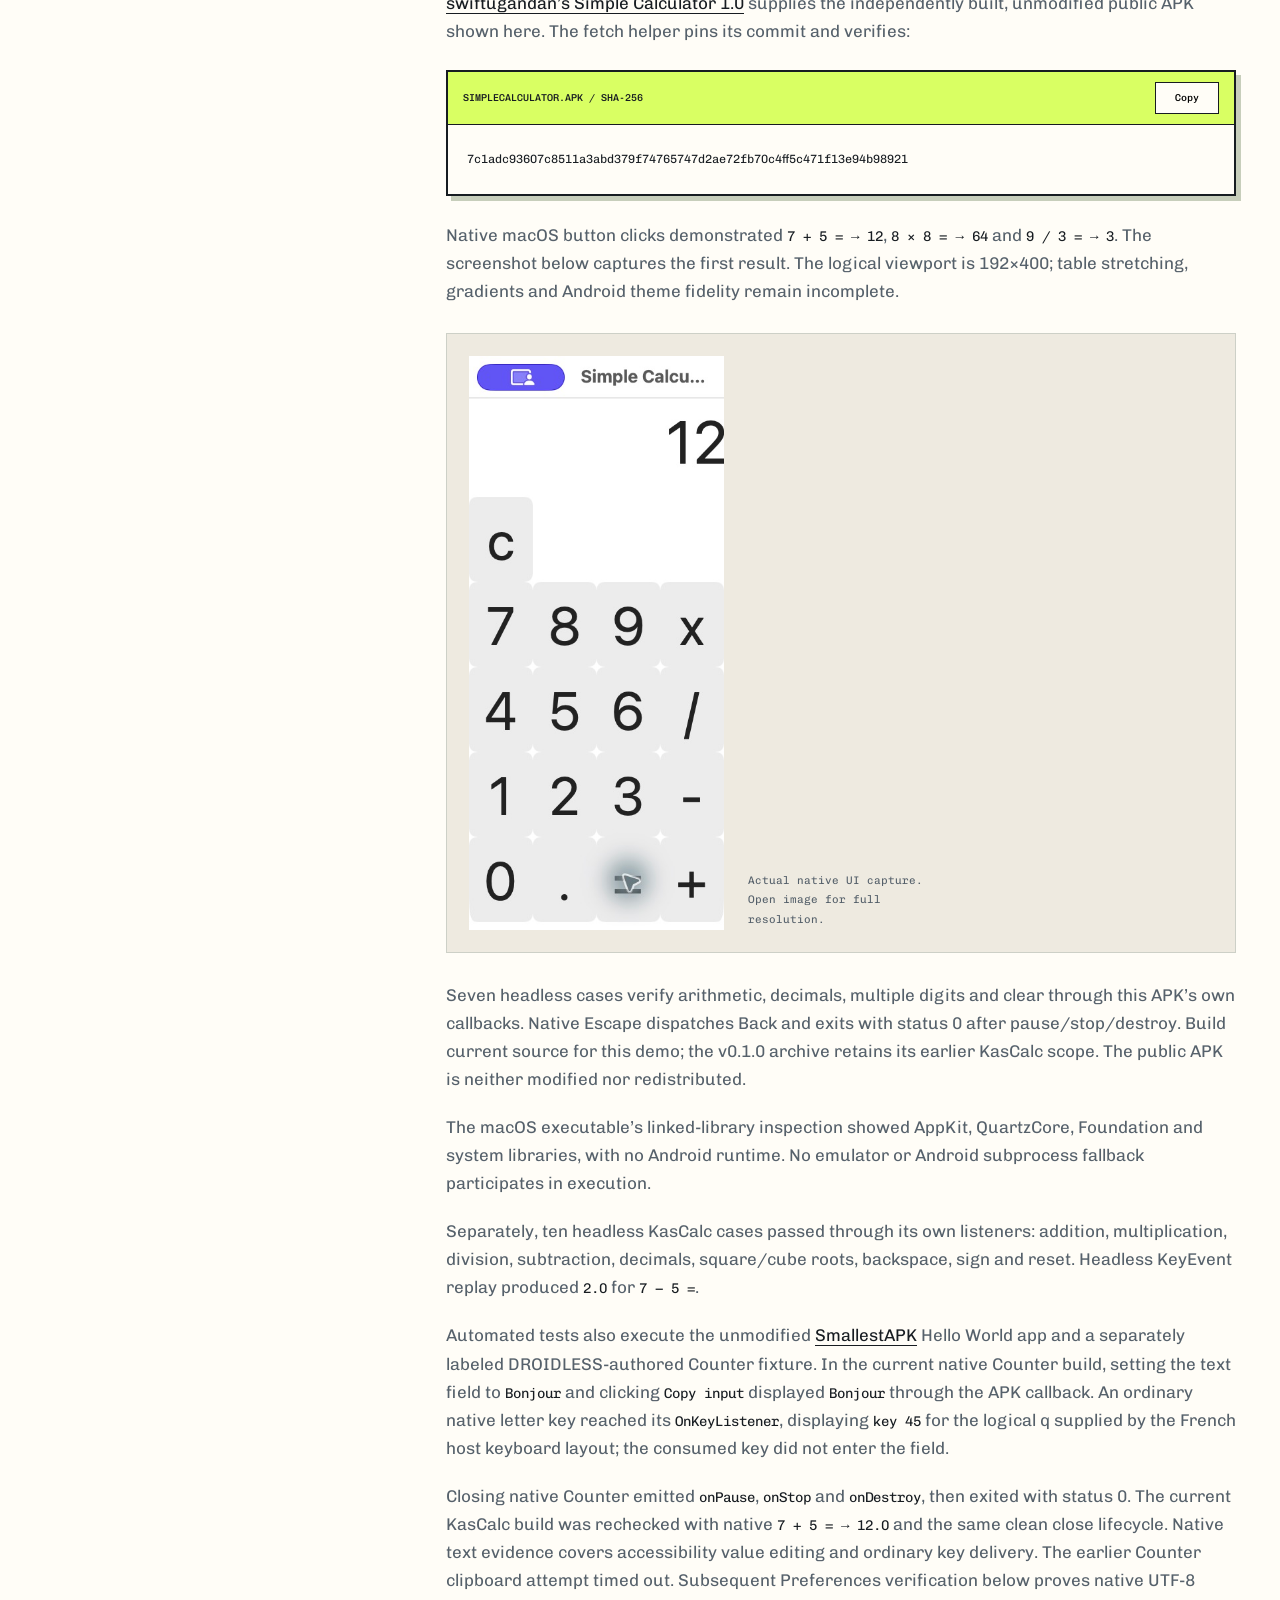
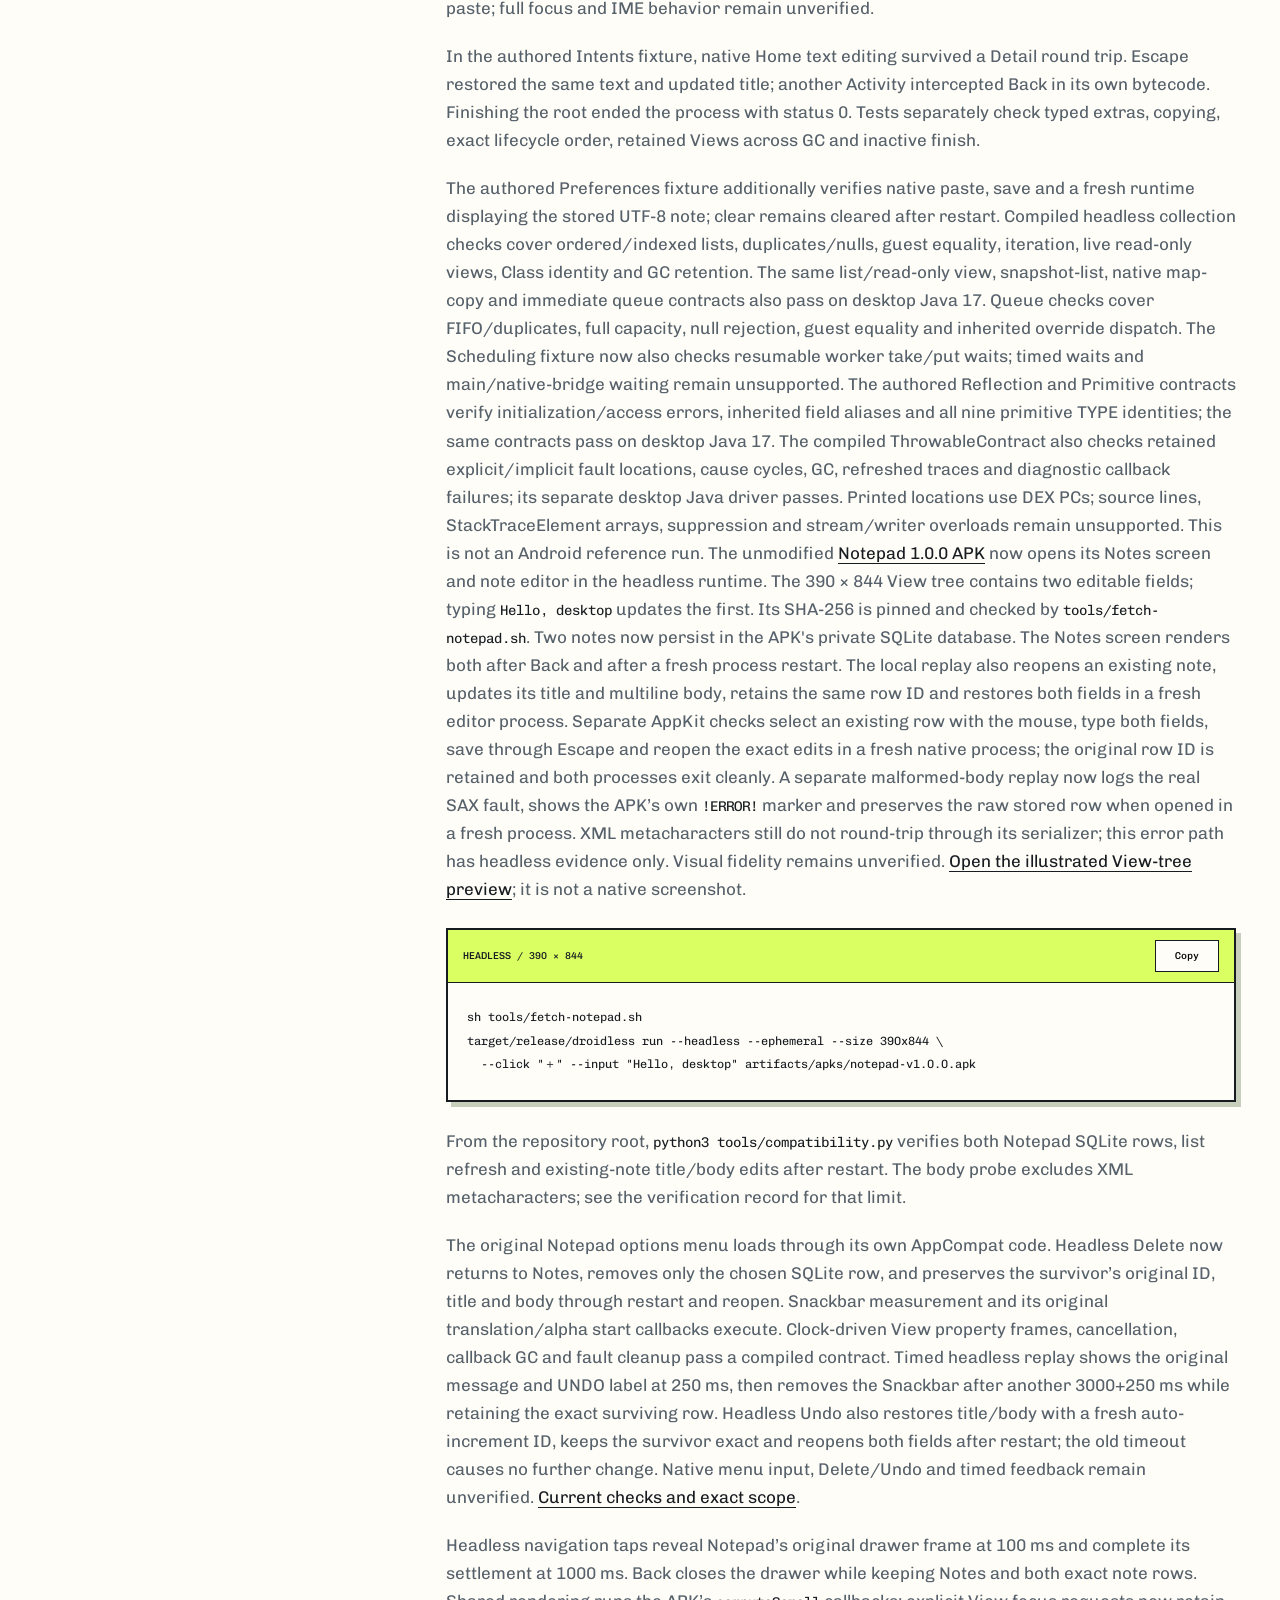
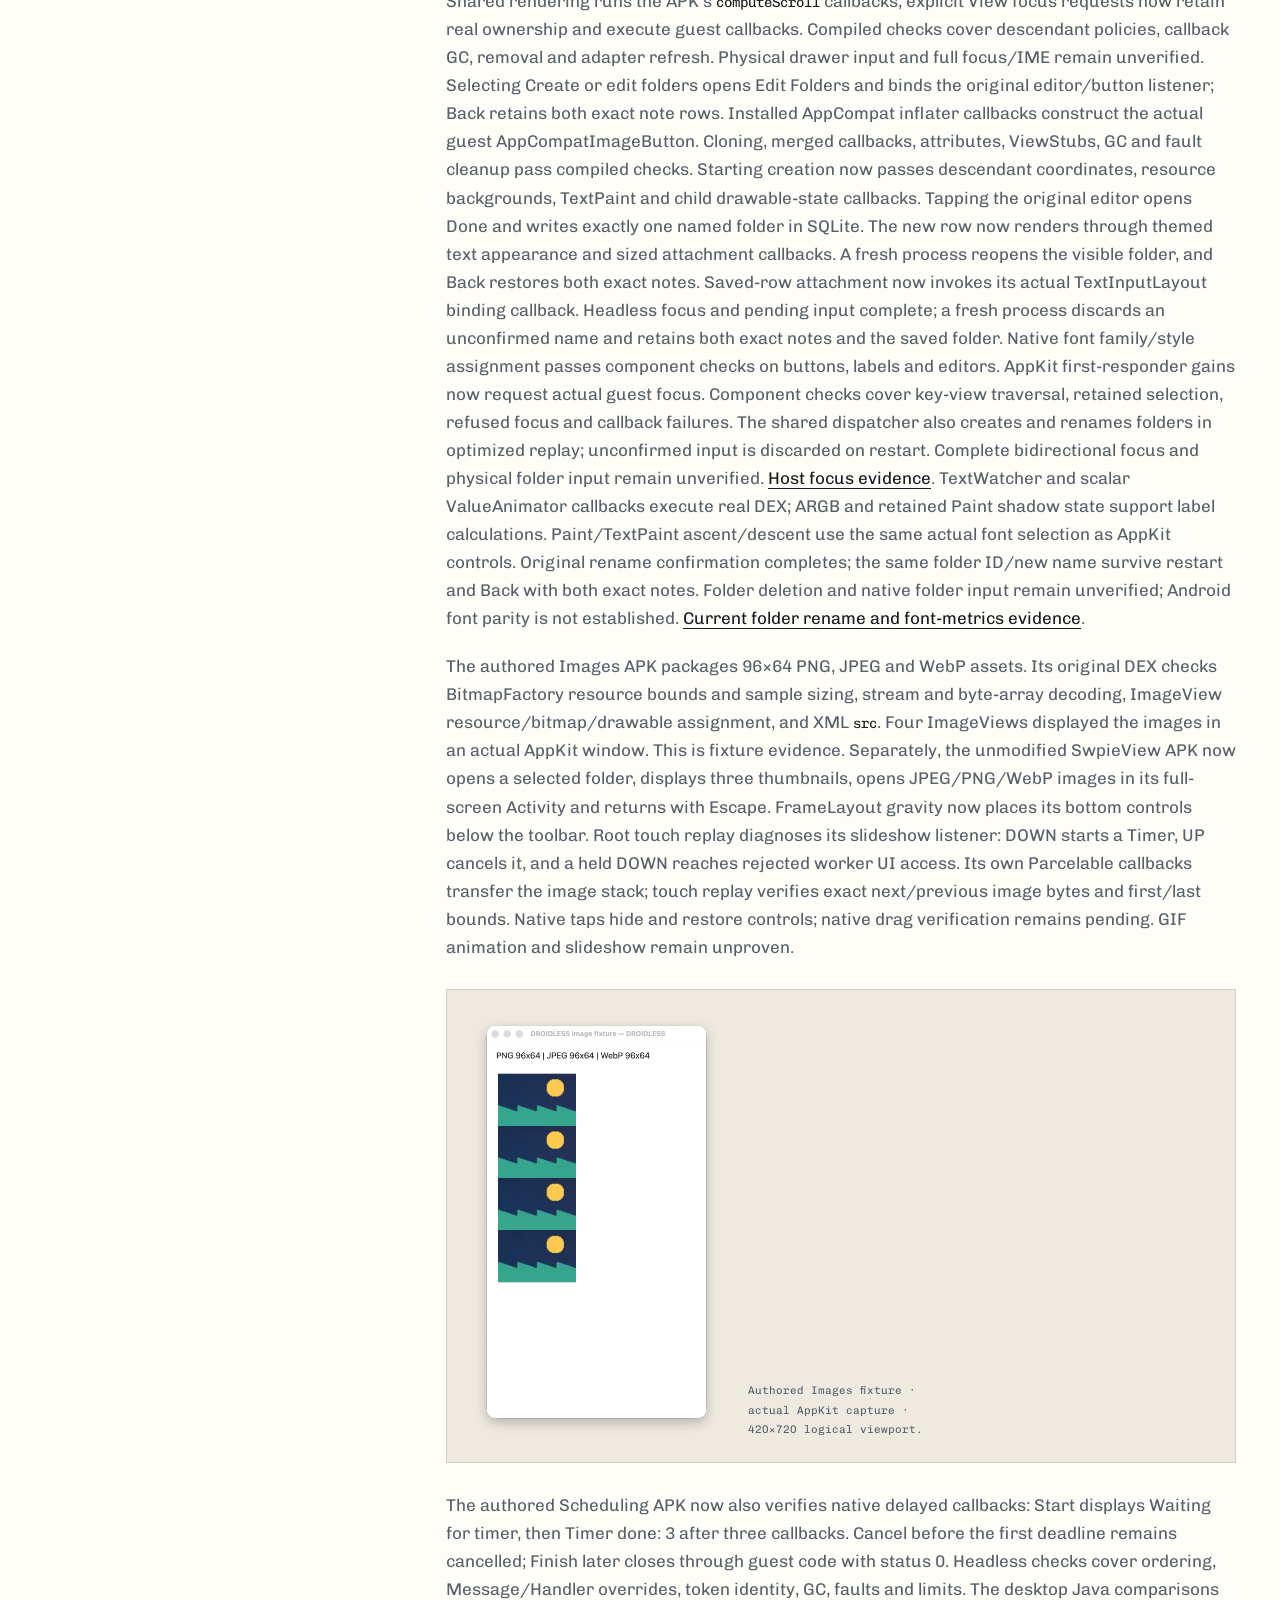
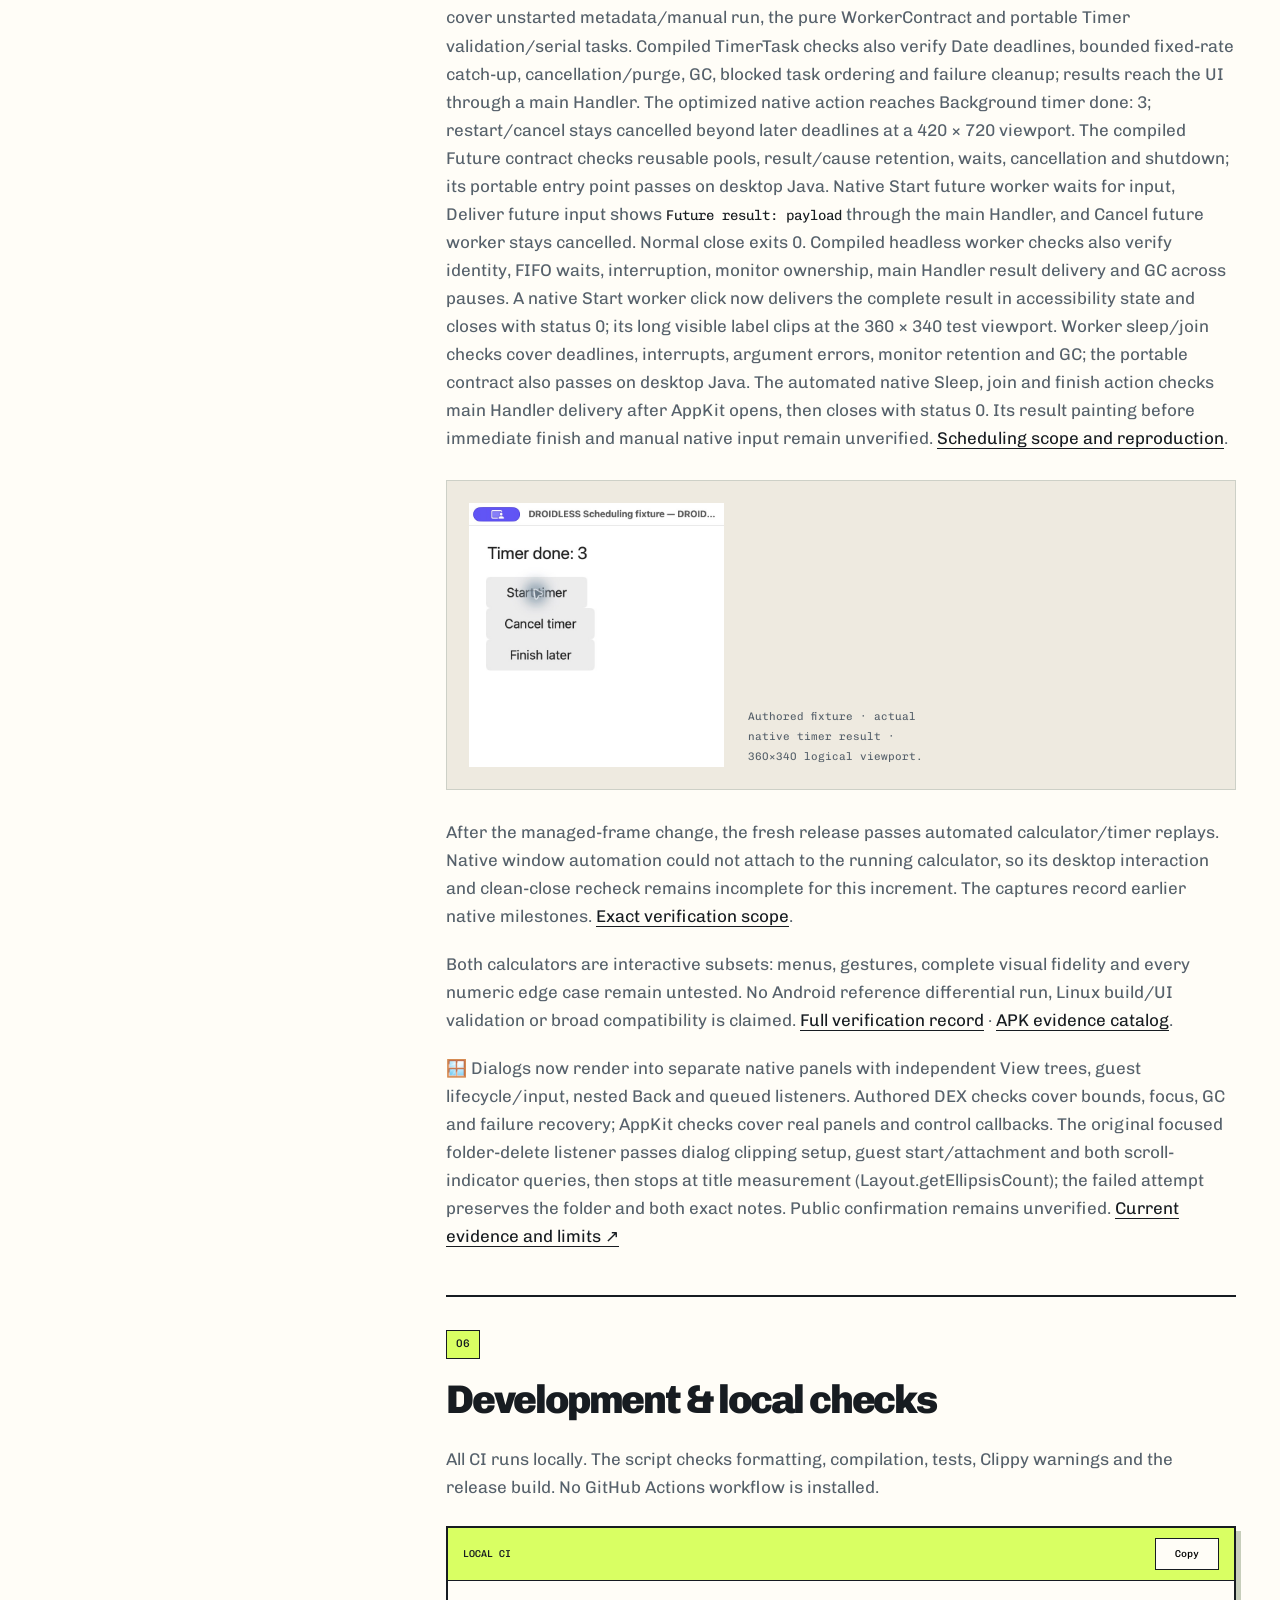
==== commit 40a726e4: "docs: publish clipping and public dialog measurement evidence" ====
--- a/site/docs.html
+++ b/site/docs.html
@@ -64,7 +64,7 @@
       </section>
 
       <section id="compatibility" aria-labelledby="compatibility-title"><span class="doc-number">04</span><h2 id="compatibility-title">Compatibility</h2><p>The target today is a narrow slice of traditional Java Activity applications. Supported operations exist at the level of particular methods and opcodes, not complete Android API classes.</p>
-        <div class="table-scroll"><table><caption>Current prototype boundary</caption><thead><tr><th scope="col">Area</th><th scope="col">Current surface</th></tr></thead><tbody><tr><td>Execution</td><td>Standalone DEX 035/037/038/039/040 and an interpreter subset covering arithmetic, branches, arrays, fields, objects, calls, dispatch and explicit/common implicit Java throw/catch/finally. Throwable diagnostics retain original DEX call locations and causes across unwind and GC; guest diagnostic overrides still execute. No JIT.</td></tr><tr><td>Lifecycle</td><td>Launcher discovery and basic Application creation. Current source adds explicit same-APK Intents, typed Bundle extras, finish, virtual Back callbacks and a preserved Activity stack. Native transitions and clean root finish are verified in the authored Intents fixture. Application observers add snapshot registration, GC retention and six-event delivery at Activity super calls; fresh native navigation/Back/close records 33 observer calls. Platform fragments without Views add queued tag-only transactions and guest lifecycle/GC/error checks; fragment Views and back stacks remain unsupported.</td></tr><tr><td>Views</td><td>TextView, Button, EditText, LinearLayout and FrameLayout subsets with programmatic color/selector foreground overlays above child controls, bounded adapter-backed GridView, View scroll offsets and child attach/detach and unanimated permanent detached removal through guest callbacks; inherited APK measure/layout callbacks retain XML parameters, per-side padding and closed-drawer geometry; native Notepad mouse selection, title/body editing and restart are verified. Item animations are omitted. General RecyclerView/AndroidX compatibility is not implied; measurement and styling remain approximate.</td></tr><tr><td>Rich text/XML</td><td>Spannable text, SAX callbacks and bounded XML parsing for a real APK serialization path; DTDs are rejected.</td></tr><tr><td>Resources</td><td>Compiled strings and supported layout attributes, plus a bounded binary XML pull cursor and resource-ID-backed typed XML attributes. SwpieView passes its guest vector startup check, attaches its platform lifecycle fragment, constructs its toolbar, GridView and BaseAdapter and opens a native folder chooser. Cancellation exits cleanly; actual folder selection queries and decodes three PNG/JPEG/WebP thumbnails in AppKit. Thumbnail selection now transfers the image stack through guest Parcelable/CREATOR callbacks and opens a decoded full-screen image. Native JPEG/PNG/WebP visits and Escape back to the grid are verified. Touch replay also runs actual swipe navigation and confirmed tap hide/show callbacks. GIF animation, slideshow and lifecycle auto-hide remain unproven. Authored widget checks also cover timed scrolling, manifest application metadata, virtual background dispatch and content descriptions; image labels are verified in native AppKit. Seven non-matrix ImageView scale modes, clipping and per-side padding now render natively. Default configuration wins; full qualifiers, themes, styles and vector drawable inflation remain incomplete.</td></tr><tr><td>Raster images</td><td>Packaged PNG/JPEG/WebP through BitmapFactory resource, stream and byte-array decoding, bounds/sample-size options, ImageView src/bitmap/resource/drawable setters and setImageURI for granted document streams and AppKit NSImageView rendering. An authored fixture verifies four views; bitmap pixel APIs, Canvas and vector/animated drawables remain unsupported.</td></tr><tr><td>Input evidence</td><td>Native Simple Calculator and KasCalc mouse, Counter text-copy/ordinary key delivery, and real keyboard entry into the unmodified Notepad APK have been exercised in AppKit. Counter text evidence uses accessibility value editing. Native UTF-8 clipboard paste is verified in the Preferences fixture; single-pointer MotionEvent dispatch and timed gesture callbacks pass compiled guest checks. Optimized native taps also hide/restore SwpieView controls. Native drag verification, full focus/IME, multi-touch and interception remain incomplete.</td></tr><tr><td>Options</td><td>Flat packaged menu XML, category ordering, resource titles/icons and group state pass compiled checks. Foreground create/prepare callbacks cache and invalidate menus; selection runs guest listeners and Activity fallback with GC, error and stale-input checks. <code>--menu-item TEXT</code> replays enabled visible items. AppKit now bridges foreground options into a native Options menu, with component checks for title ownership, enabled/checked state and action dispatch. Physical menu input remains unverified because UI control could not attach to the running test window. <a href="reference/verification.md#current-source-native-options-menu-bridge">Exact native scope</a>. Generic <code>&lt;view class="…"&gt;</code> layout tags invoke the named DEX constructor and onFinishInflate after child attachment. Live-region mode state is retained; Android accessibility-service announcements remain unsupported.</td></tr><tr><td>Platform</td><td>macOS ARM64 native UI demonstrated. Linux headless path exists; Linux build and native UI are unverified.</td></tr><tr><td>Preferences</td><td>Typed private stores and staged editors, isolated package data, native authored-note save/restart/clear and UTF-8 paste. Apply is synchronous; general files, listeners and String sets remain unsupported.</td></tr><tr><td>SQLite</td><td>Bounded SQLiteOpenHelper/statement/transaction, ContentValues update, rawQuery and typed Cursor subset. The unchanged Notepad APK saves two rows and renders both titles after Back and after a fresh process; native AppKit typing and saving were also verified.</td></tr><tr><td>Java collections</td><td>Bounded HashSet/ArrayList/HashMap/basic LinkedHashMap/monitored Hashtable, immediate FIFO queue operations, indexed lists, guest equals, Set/List iterators, native map copying and live read-only Set/List views pass compiled headless conformance. CopyOnWriteArrayList snapshots keep old values across live changes, GC and serial guest worker writes. Canonical Class keys and primitive TYPE metadata resolve. Reentrant snapshot-list write equality, timed queue waiting/iterators, other bulk operations, custom Map copies/views and access-order/eviction behavior remain unsupported.</td></tr><tr><td>Virtual API profile</td><td>Fixed read-only Build.VERSION.SDK_INT = 21, independent of APK and host OS. Compiled checks cover repeated reads, inherited declaring-owner aliases and rejected writes/wrong-kind/type references. This is an API-branch profile; framework coverage remains partial.</td></tr><tr><td>APK-local reflection</td><td>APK-local class lookup, reference constructors and runtime/inherited class annotations execute guest code with access, initialization, argument and cause checks. Inherited field references resolve to their declaring owner; all nine wrapper TYPE fields provide canonical primitive metadata, with final-write faults. Class.toString formats class/interface, primitive/void and array descriptions; the portable contract also passes on Java 17. The canonical APK loader resolves allowed classes without initialization, and Class.asSubclass validates hierarchy casts. Unknown native metadata, custom loaders and method/field reflection remain unsupported.</td></tr><tr><td>Scheduled callbacks</td><td>Main and prepared worker Handler/Looper queues deliver deferred and delayed guest callbacks, cancel by identity and retain payloads through GC. Worker loop callbacks preserve managed waits and support quit/quitSafely; routing, ordering, exception recovery and bounded dispatch pass compiled checks. Authored wait/deliver/cancel controls pass headless replay, and native host finish cancels blocked callbacks cleanly. Manual native clicks on those new controls remain unverified. Native authored timer/finish and deterministic replay verified. Java Timer/TimerTask adds one guest worker per Timer, long/Date deadlines, fixed-delay/fixed-rate schedules, cancellation/purge and bounded catch-up; compiled checks verify serial blocking, GC, faults, capacity and main Handler UI delivery. Single/fixed/cached executor pools queue work on reusable guest Threads. Callable/Runnable Futures retain actual values and causes, support cancellation and worker deadline waits, and report real shutdown state. Worker Thread.sleep and Thread.join retain frames, values and monitors until their deadline, interruption or actual target termination. The authored Sleep, join and finish action passes automated native host delivery through a main Handler and clean Activity shutdown; manual native input on this action remains unverified. Bounded deferred guest workers execute DEX on a serial shared-heap host executor. Headless queue/monitor waits, interruption and main Handler results are verified; the native Start worker action also delivers its main-thread result and closes cleanly. <a href="reference/threading.md">Exact methods and limits</a>.</td></tr><tr><td>Activity results and folders</td><td>Same-APK result callbacks preserve request codes, snapshot data at finish and defer delivery for stopped callers. The authored native APK returns child results and actual NSOpenPanel folder choices; grants are session-local and URI parsing grants nothing. SwpieView loads three native thumbnails, opens selected images in its full-screen Activity and returns with Escape. Bounded Parcel reconstruction isolates mutable launch/result extras; shallow Bundle/Intent copies retain object values. The authored contract checks callbacks, mutation/GC, cycles, malformed data and cleanup. Binder/file descriptors, Java serialization and custom loaders remain unsupported. Bounded document queries and read-only streams are supported; writes, other providers and persistent grants remain unsupported. <a href="reference/framework.md#activity-results-and-native-folder-selection">Exact scope</a>.</td></tr><tr><td>Outside scope</td><td>Main/native-bridge blocking waits, general wait/notify, nested Looper pumps/priority, parallel execution, Timer finalization and JVM process-liveness parity, AndroidX, Compose, modern Kotlin patterns, JNI/native libraries, services, general implicit/external intents, general file APIs, networking, full Android graphics and Linux GUI.</td></tr></tbody></table></div>
+        <div class="table-scroll"><table><caption>Current prototype boundary</caption><thead><tr><th scope="col">Area</th><th scope="col">Current surface</th></tr></thead><tbody><tr><td>Execution</td><td>Standalone DEX 035/037/038/039/040 and an interpreter subset covering arithmetic, branches, arrays, fields, objects, calls, dispatch and explicit/common implicit Java throw/catch/finally. Throwable diagnostics retain original DEX call locations and causes across unwind and GC; guest diagnostic overrides still execute. No JIT.</td></tr><tr><td>Lifecycle</td><td>Launcher discovery and basic Application creation. Current source adds explicit same-APK Intents, typed Bundle extras, finish, virtual Back callbacks and a preserved Activity stack. Native transitions and clean root finish are verified in the authored Intents fixture. Application observers add snapshot registration, GC retention and six-event delivery at Activity super calls; fresh native navigation/Back/close records 33 observer calls. Platform fragments without Views add queued tag-only transactions and guest lifecycle/GC/error checks; fragment Views and back stacks remain unsupported.</td></tr><tr><td>Views</td><td>TextView, Button, EditText, LinearLayout and FrameLayout subsets with programmatic color/selector foreground overlays above child controls, native ViewGroup drawing clips with separate input bounds, virtual scrollability queries, bounded adapter-backed GridView, View scroll offsets and child attach/detach and unanimated permanent detached removal through guest callbacks; inherited APK measure/layout callbacks retain XML parameters, per-side padding and closed-drawer geometry; native Notepad mouse selection, title/body editing and restart are verified. Item animations are omitted. General RecyclerView/AndroidX compatibility is not implied; measurement and styling remain approximate.</td></tr><tr><td>Rich text/XML</td><td>Spannable text, SAX callbacks and bounded XML parsing for a real APK serialization path; DTDs are rejected.</td></tr><tr><td>Resources</td><td>Compiled strings and supported layout attributes, plus a bounded binary XML pull cursor and resource-ID-backed typed XML attributes. SwpieView passes its guest vector startup check, attaches its platform lifecycle fragment, constructs its toolbar, GridView and BaseAdapter and opens a native folder chooser. Cancellation exits cleanly; actual folder selection queries and decodes three PNG/JPEG/WebP thumbnails in AppKit. Thumbnail selection now transfers the image stack through guest Parcelable/CREATOR callbacks and opens a decoded full-screen image. Native JPEG/PNG/WebP visits and Escape back to the grid are verified. Touch replay also runs actual swipe navigation and confirmed tap hide/show callbacks. GIF animation, slideshow and lifecycle auto-hide remain unproven. Authored widget checks also cover timed scrolling, manifest application metadata, virtual background dispatch and content descriptions; image labels are verified in native AppKit. Seven non-matrix ImageView scale modes, clipping and per-side padding now render natively. Default configuration wins; full qualifiers, themes, styles and vector drawable inflation remain incomplete.</td></tr><tr><td>Raster images</td><td>Packaged PNG/JPEG/WebP through BitmapFactory resource, stream and byte-array decoding, bounds/sample-size options, ImageView src/bitmap/resource/drawable setters and setImageURI for granted document streams and AppKit NSImageView rendering. An authored fixture verifies four views; bitmap pixel APIs, Canvas and vector/animated drawables remain unsupported.</td></tr><tr><td>Input evidence</td><td>Native Simple Calculator and KasCalc mouse, Counter text-copy/ordinary key delivery, and real keyboard entry into the unmodified Notepad APK have been exercised in AppKit. Counter text evidence uses accessibility value editing. Native UTF-8 clipboard paste is verified in the Preferences fixture; single-pointer MotionEvent dispatch and timed gesture callbacks pass compiled guest checks. Optimized native taps also hide/restore SwpieView controls. Native drag verification, full focus/IME, multi-touch and interception remain incomplete.</td></tr><tr><td>Options</td><td>Flat packaged menu XML, category ordering, resource titles/icons and group state pass compiled checks. Foreground create/prepare callbacks cache and invalidate menus; selection runs guest listeners and Activity fallback with GC, error and stale-input checks. <code>--menu-item TEXT</code> replays enabled visible items. AppKit now bridges foreground options into a native Options menu, with component checks for title ownership, enabled/checked state and action dispatch. Physical menu input remains unverified because UI control could not attach to the running test window. <a href="reference/verification.md#current-source-native-options-menu-bridge">Exact native scope</a>. Generic <code>&lt;view class="…"&gt;</code> layout tags invoke the named DEX constructor and onFinishInflate after child attachment. Live-region mode state is retained; Android accessibility-service announcements remain unsupported.</td></tr><tr><td>Platform</td><td>macOS ARM64 native UI demonstrated. Linux headless path exists; Linux build and native UI are unverified.</td></tr><tr><td>Preferences</td><td>Typed private stores and staged editors, isolated package data, native authored-note save/restart/clear and UTF-8 paste. Apply is synchronous; general files, listeners and String sets remain unsupported.</td></tr><tr><td>SQLite</td><td>Bounded SQLiteOpenHelper/statement/transaction, ContentValues update, rawQuery and typed Cursor subset. The unchanged Notepad APK saves two rows and renders both titles after Back and after a fresh process; native AppKit typing and saving were also verified.</td></tr><tr><td>Java collections</td><td>Bounded HashSet/ArrayList/HashMap/basic LinkedHashMap/monitored Hashtable, immediate FIFO queue operations, indexed lists, guest equals, Set/List iterators, native map copying and live read-only Set/List views pass compiled headless conformance. CopyOnWriteArrayList snapshots keep old values across live changes, GC and serial guest worker writes. Canonical Class keys and primitive TYPE metadata resolve. Reentrant snapshot-list write equality, timed queue waiting/iterators, other bulk operations, custom Map copies/views and access-order/eviction behavior remain unsupported.</td></tr><tr><td>Virtual API profile</td><td>Fixed read-only Build.VERSION.SDK_INT = 21, independent of APK and host OS. Compiled checks cover repeated reads, inherited declaring-owner aliases and rejected writes/wrong-kind/type references. This is an API-branch profile; framework coverage remains partial.</td></tr><tr><td>APK-local reflection</td><td>APK-local class lookup, reference constructors and runtime/inherited class annotations execute guest code with access, initialization, argument and cause checks. Inherited field references resolve to their declaring owner; all nine wrapper TYPE fields provide canonical primitive metadata, with final-write faults. Class.toString formats class/interface, primitive/void and array descriptions; the portable contract also passes on Java 17. The canonical APK loader resolves allowed classes without initialization, and Class.asSubclass validates hierarchy casts. Unknown native metadata, custom loaders and method/field reflection remain unsupported.</td></tr><tr><td>Scheduled callbacks</td><td>Main and prepared worker Handler/Looper queues deliver deferred and delayed guest callbacks, cancel by identity and retain payloads through GC. Worker loop callbacks preserve managed waits and support quit/quitSafely; routing, ordering, exception recovery and bounded dispatch pass compiled checks. Authored wait/deliver/cancel controls pass headless replay, and native host finish cancels blocked callbacks cleanly. Manual native clicks on those new controls remain unverified. Native authored timer/finish and deterministic replay verified. Java Timer/TimerTask adds one guest worker per Timer, long/Date deadlines, fixed-delay/fixed-rate schedules, cancellation/purge and bounded catch-up; compiled checks verify serial blocking, GC, faults, capacity and main Handler UI delivery. Single/fixed/cached executor pools queue work on reusable guest Threads. Callable/Runnable Futures retain actual values and causes, support cancellation and worker deadline waits, and report real shutdown state. Worker Thread.sleep and Thread.join retain frames, values and monitors until their deadline, interruption or actual target termination. The authored Sleep, join and finish action passes automated native host delivery through a main Handler and clean Activity shutdown; manual native input on this action remains unverified. Bounded deferred guest workers execute DEX on a serial shared-heap host executor. Headless queue/monitor waits, interruption and main Handler results are verified; the native Start worker action also delivers its main-thread result and closes cleanly. <a href="reference/threading.md">Exact methods and limits</a>.</td></tr><tr><td>Activity results and folders</td><td>Same-APK result callbacks preserve request codes, snapshot data at finish and defer delivery for stopped callers. The authored native APK returns child results and actual NSOpenPanel folder choices; grants are session-local and URI parsing grants nothing. SwpieView loads three native thumbnails, opens selected images in its full-screen Activity and returns with Escape. Bounded Parcel reconstruction isolates mutable launch/result extras; shallow Bundle/Intent copies retain object values. The authored contract checks callbacks, mutation/GC, cycles, malformed data and cleanup. Binder/file descriptors, Java serialization and custom loaders remain unsupported. Bounded document queries and read-only streams are supported; writes, other providers and persistent grants remain unsupported. <a href="reference/framework.md#activity-results-and-native-folder-selection">Exact scope</a>.</td></tr><tr><td>Outside scope</td><td>Main/native-bridge blocking waits, general wait/notify, nested Looper pumps/priority, parallel execution, Timer finalization and JVM process-liveness parity, AndroidX, Compose, modern Kotlin patterns, JNI/native libraries, services, general implicit/external intents, general file APIs, networking, full Android graphics and Linux GUI.</td></tr></tbody></table></div>
         <p>Explicit throws and common implicit Java faults are catchable: integer/long zero division, null access/throw, negative array sizes, array bounds/store errors, casts, string bounds and numeric parse failures propagate guest Throwable objects. Compiled tests cover 17 fault paths, typed hierarchy matching, cross-frame catches, catch-all/finally and <code>getMessage</code>.</p>
         <p>Inherited interface assignability and reference-array covariance are exercised by compiled Java tests. Failed class initialization persists: non-Error causes are wrapped in <code>ExceptionInInitializerError</code>, existing Error subclasses propagate directly, and later access throws <code>NoClassDefFoundError</code>. Causes remain rooted through garbage collection.</p>
         <p>Concurrent initialization and initialization of default-method superinterfaces remain unsupported. Instruction/field/method checks are not a complete Java type verifier. Unsupported APIs, malformed instructions and resource ceilings remain terminal diagnostics; unsupported methods/opcodes retain method, DEX module and PC context.</p>
@@ -94,7 +94,7 @@
         <p>Both calculators are interactive subsets: menus, gestures, complete visual fidelity and every numeric edge case remain untested. No Android reference differential run, Linux build/UI validation or broad compatibility is claimed. <a href="reference/verification.md">Full verification record</a> · <a href="reference/catalog.json">APK evidence catalog</a>.</p>
       </section>
 
-      <p>🪟 Dialogs now render into separate native panels with independent View trees, guest lifecycle/input, nested Back and queued listeners. Authored DEX checks cover bounds, focus, GC and failure recovery; AppKit checks cover real panels and control callbacks. The original focused folder-delete listener completes its bundled AppCompat dialog layout inflation and now stops at NestedScrollView clipping setup; the failed attempt preserves the folder and both exact notes. Public confirmation remains unverified. <a href="reference/verification.md#current-source-styled-resources-and-dialog-inflation">Current evidence and limits ↗</a></p>
+      <p>🪟 Dialogs now render into separate native panels with independent View trees, guest lifecycle/input, nested Back and queued listeners. Authored DEX checks cover bounds, focus, GC and failure recovery; AppKit checks cover real panels and control callbacks. The original focused folder-delete listener passes dialog clipping setup, guest start/attachment and both scroll-indicator queries, then stops at title measurement (Layout.getEllipsisCount); the failed attempt preserves the folder and both exact notes. Public confirmation remains unverified. <a href="reference/verification.md#current-source-clipping-and-scroll-query-dialog-boundary">Current evidence and limits ↗</a></p>
       <section id="development" aria-labelledby="development-title"><span class="doc-number">06</span><h2 id="development-title">Development &amp; local checks</h2><p>All CI runs locally. The script checks formatting, compilation, tests, Clippy warnings and the release build. No GitHub Actions workflow is installed.</p>
         <div class="code-block"><div class="code-header"><span>LOCAL CI</span><button class="copy-button" type="button" data-copy="ci-code" aria-label="Copy local CI command">Copy</button></div><pre><code id="ci-code">sh tools/ci.sh</code></pre></div>
         <p>Parser tests reject truncated DEX/XML/APK data, invalid indexes, unsafe ZIP paths and duplicate ZIP entries. Runtime tests exercise real D8-generated arithmetic, wide values, arrays/covariance, inherited interface dispatch, explicit/implicit exceptions across 17 fault paths, catch-all/finally, lifecycle, resources, XML layouts and input callbacks.</p>
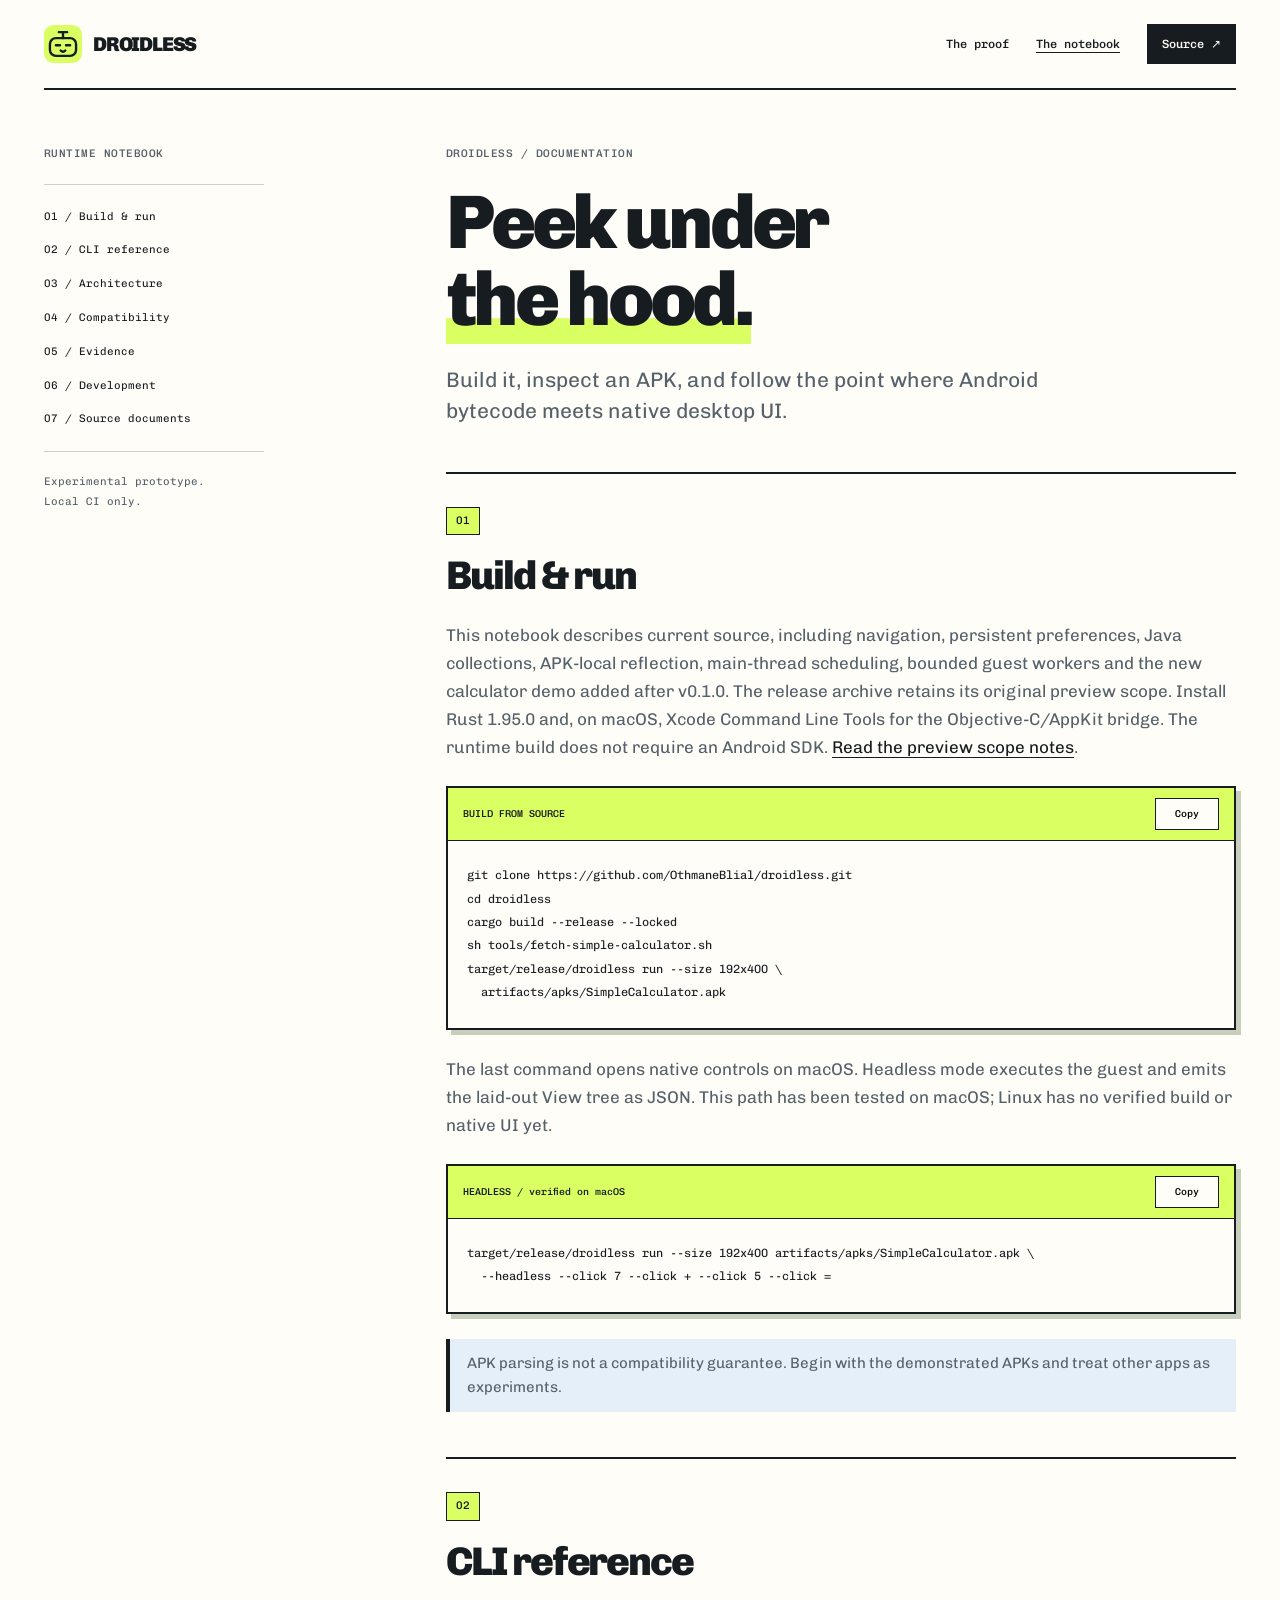
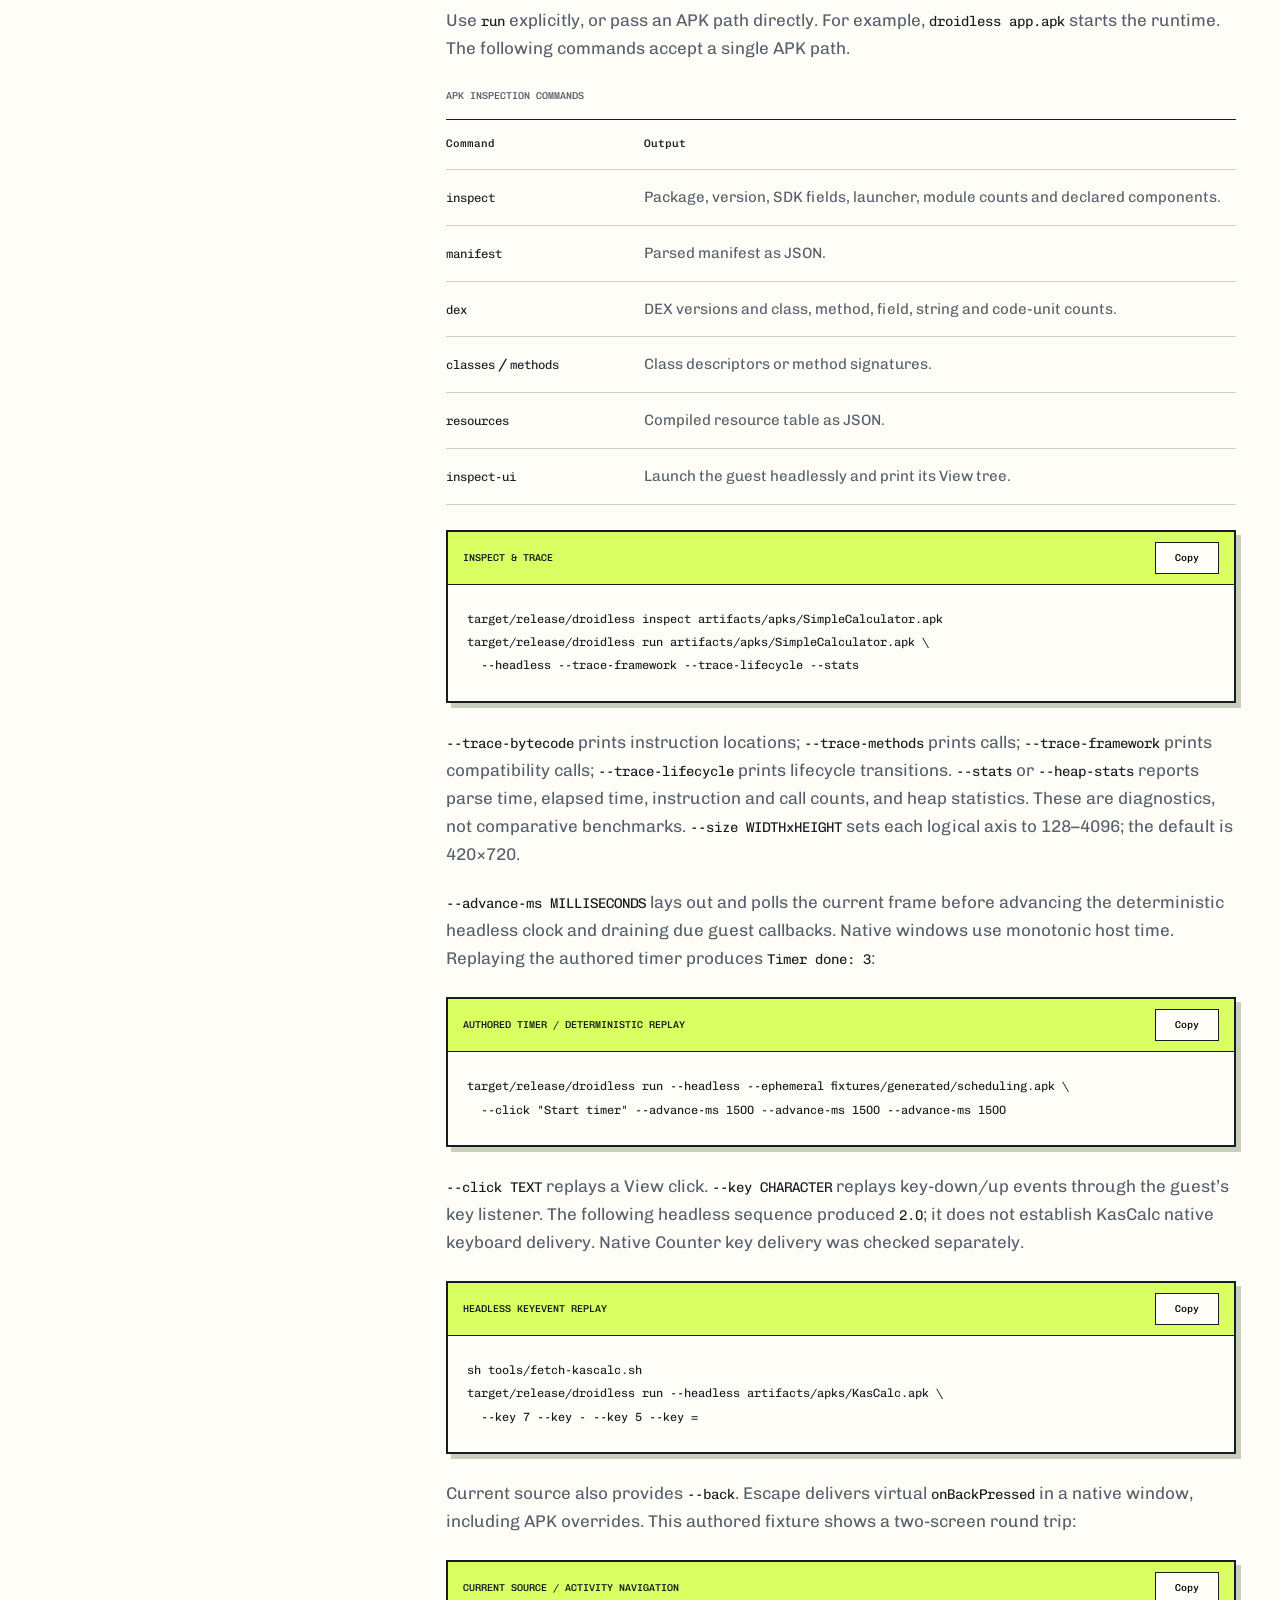
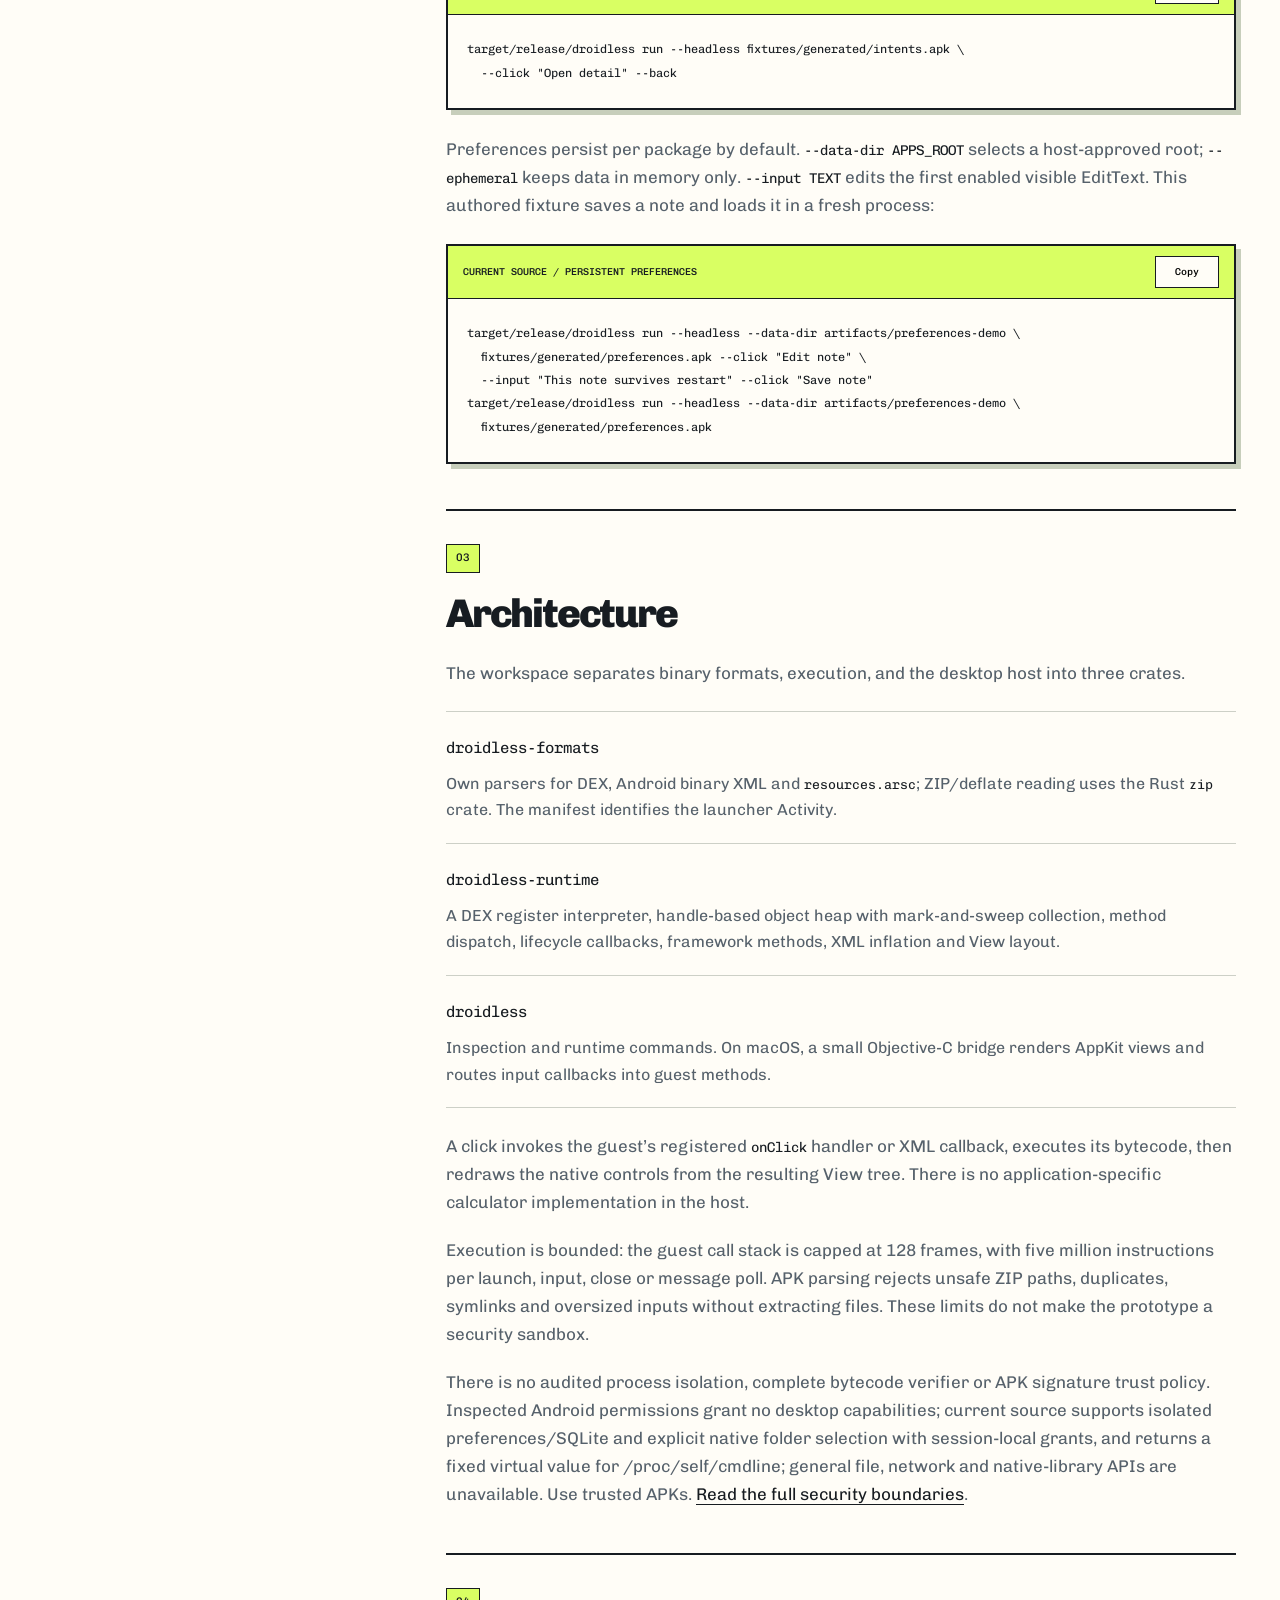
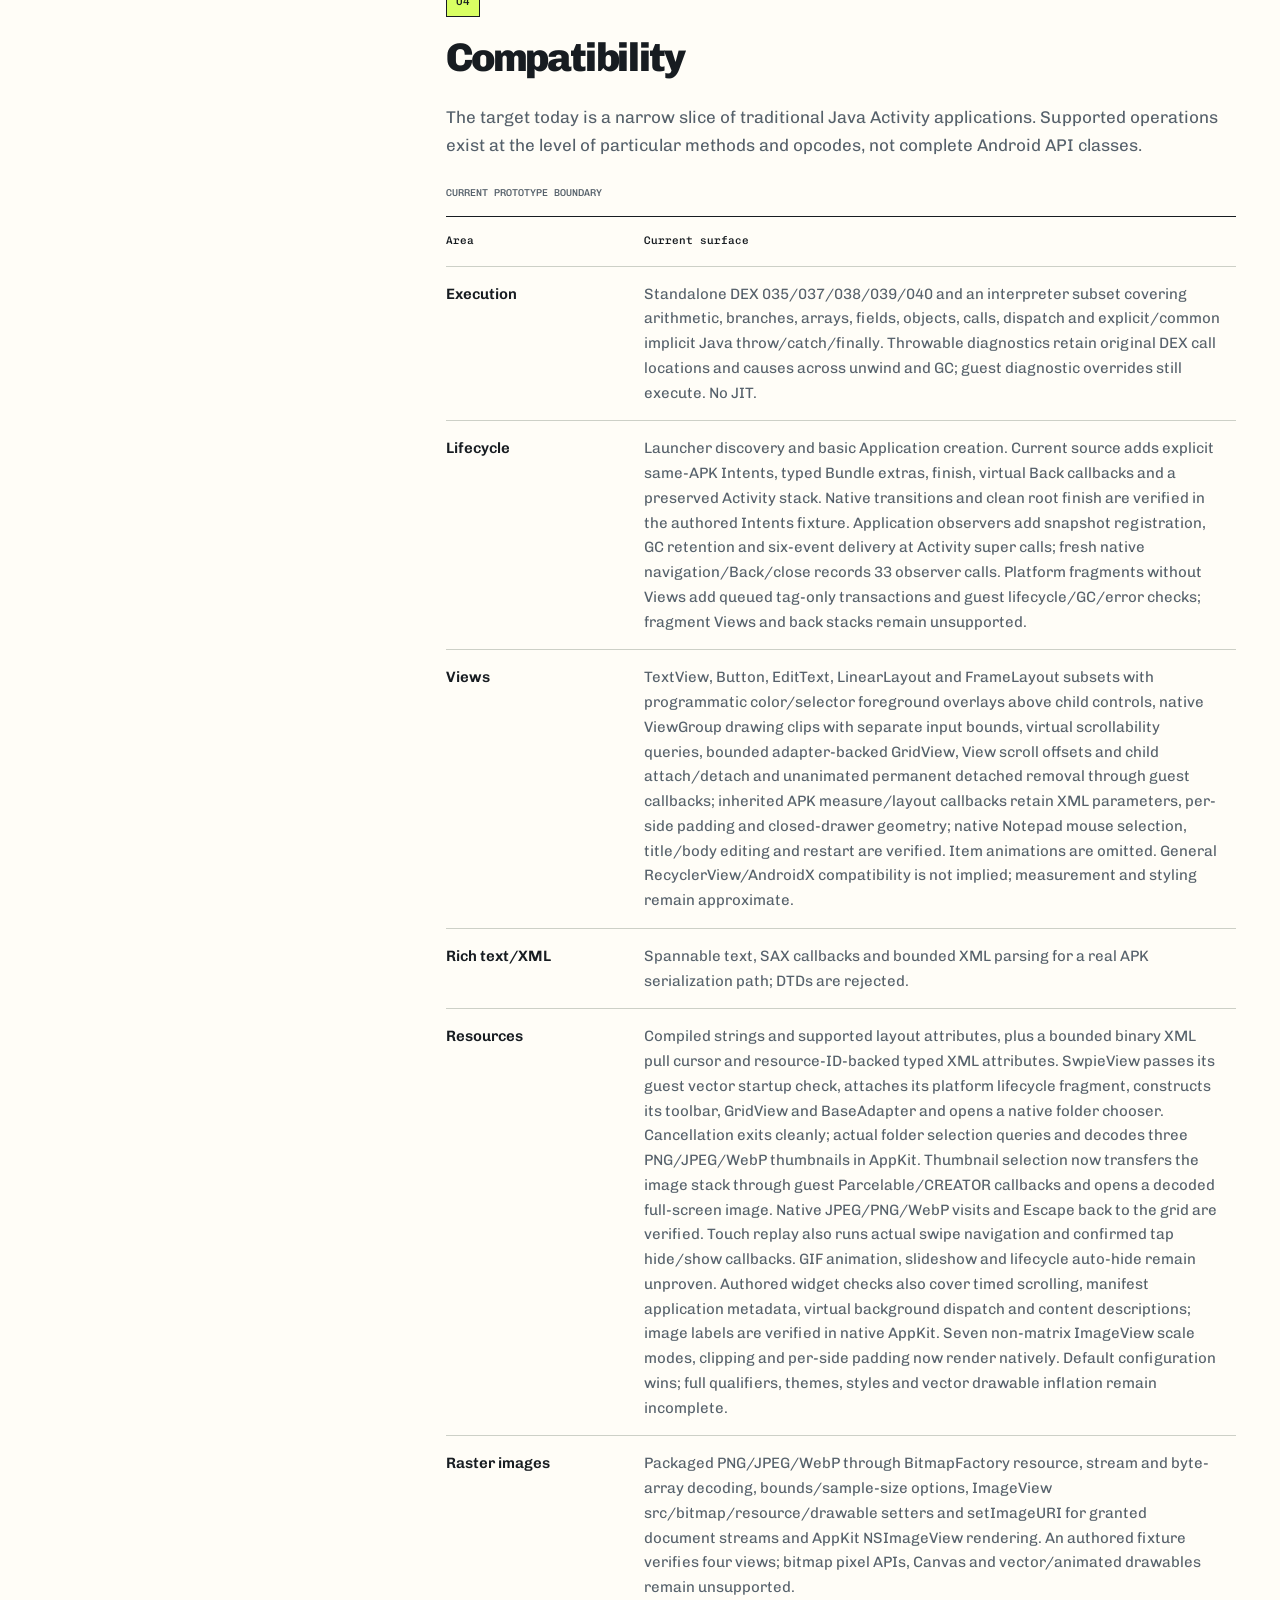
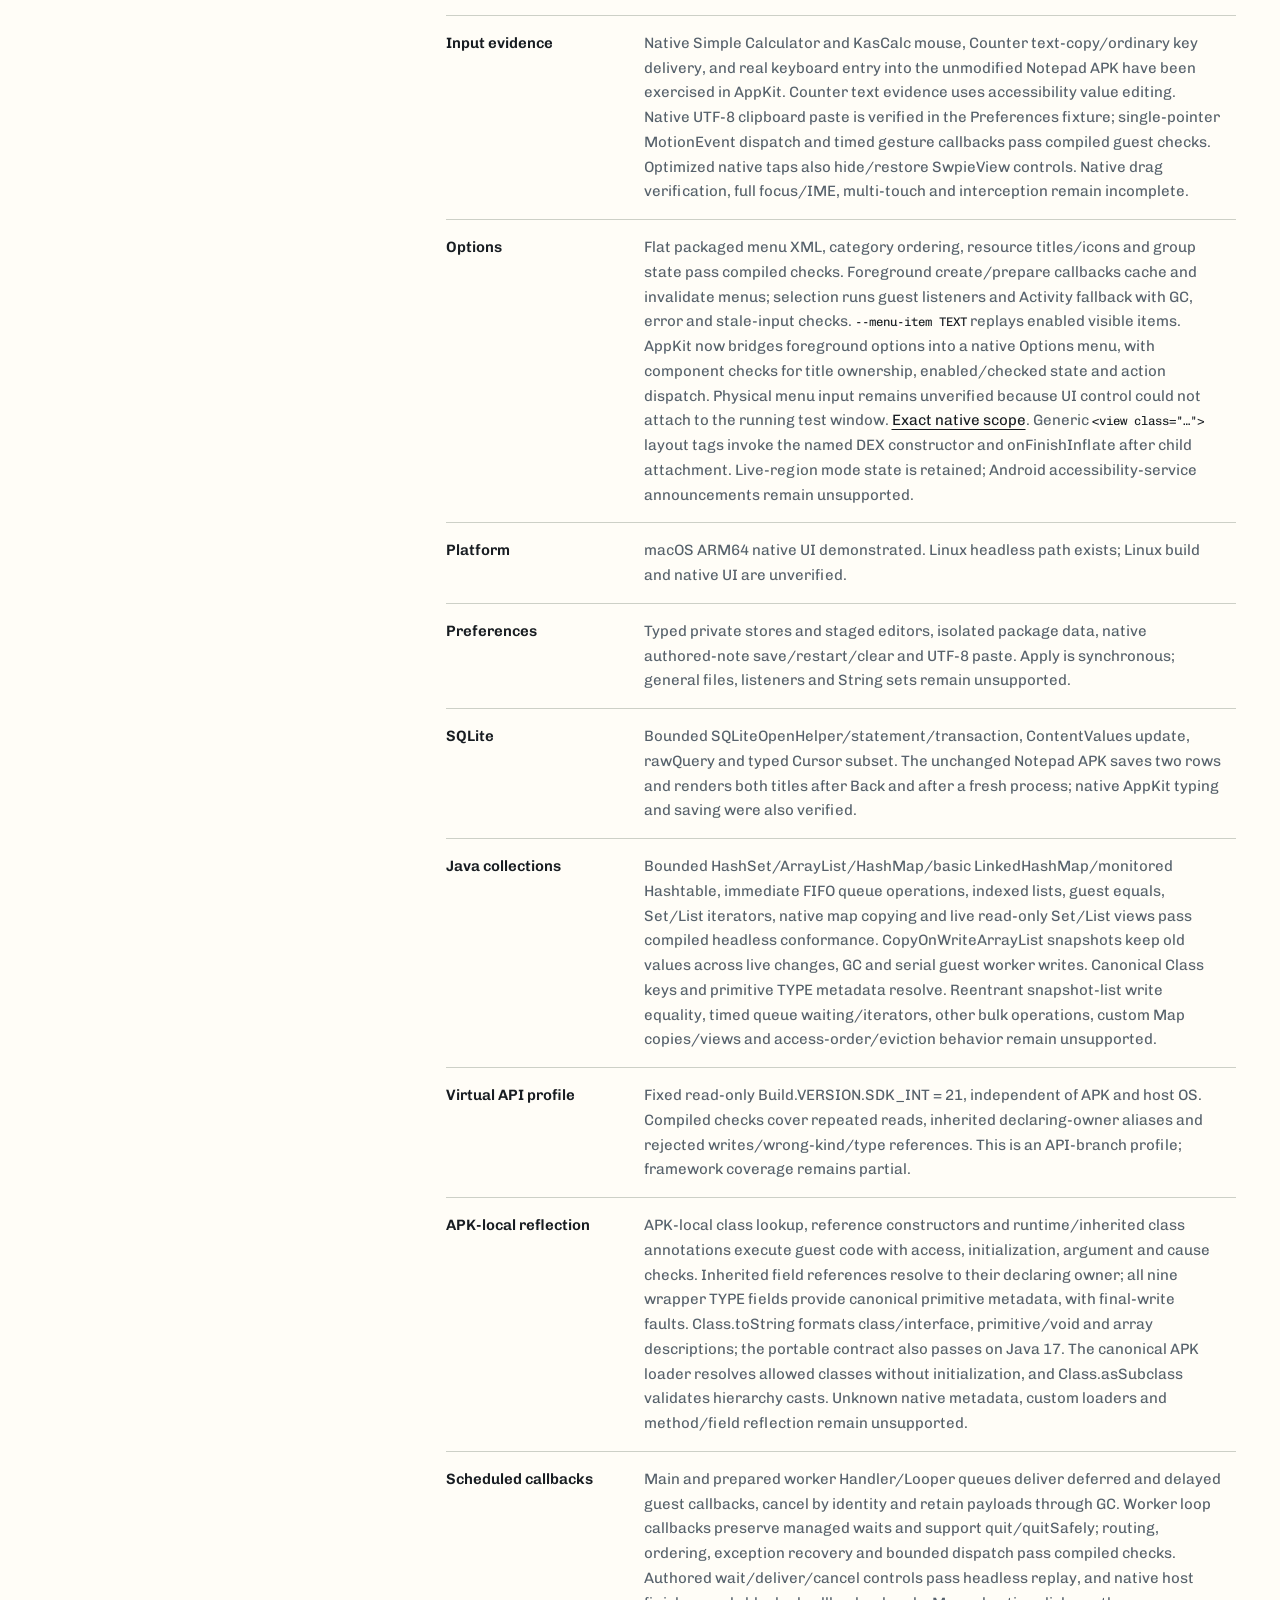
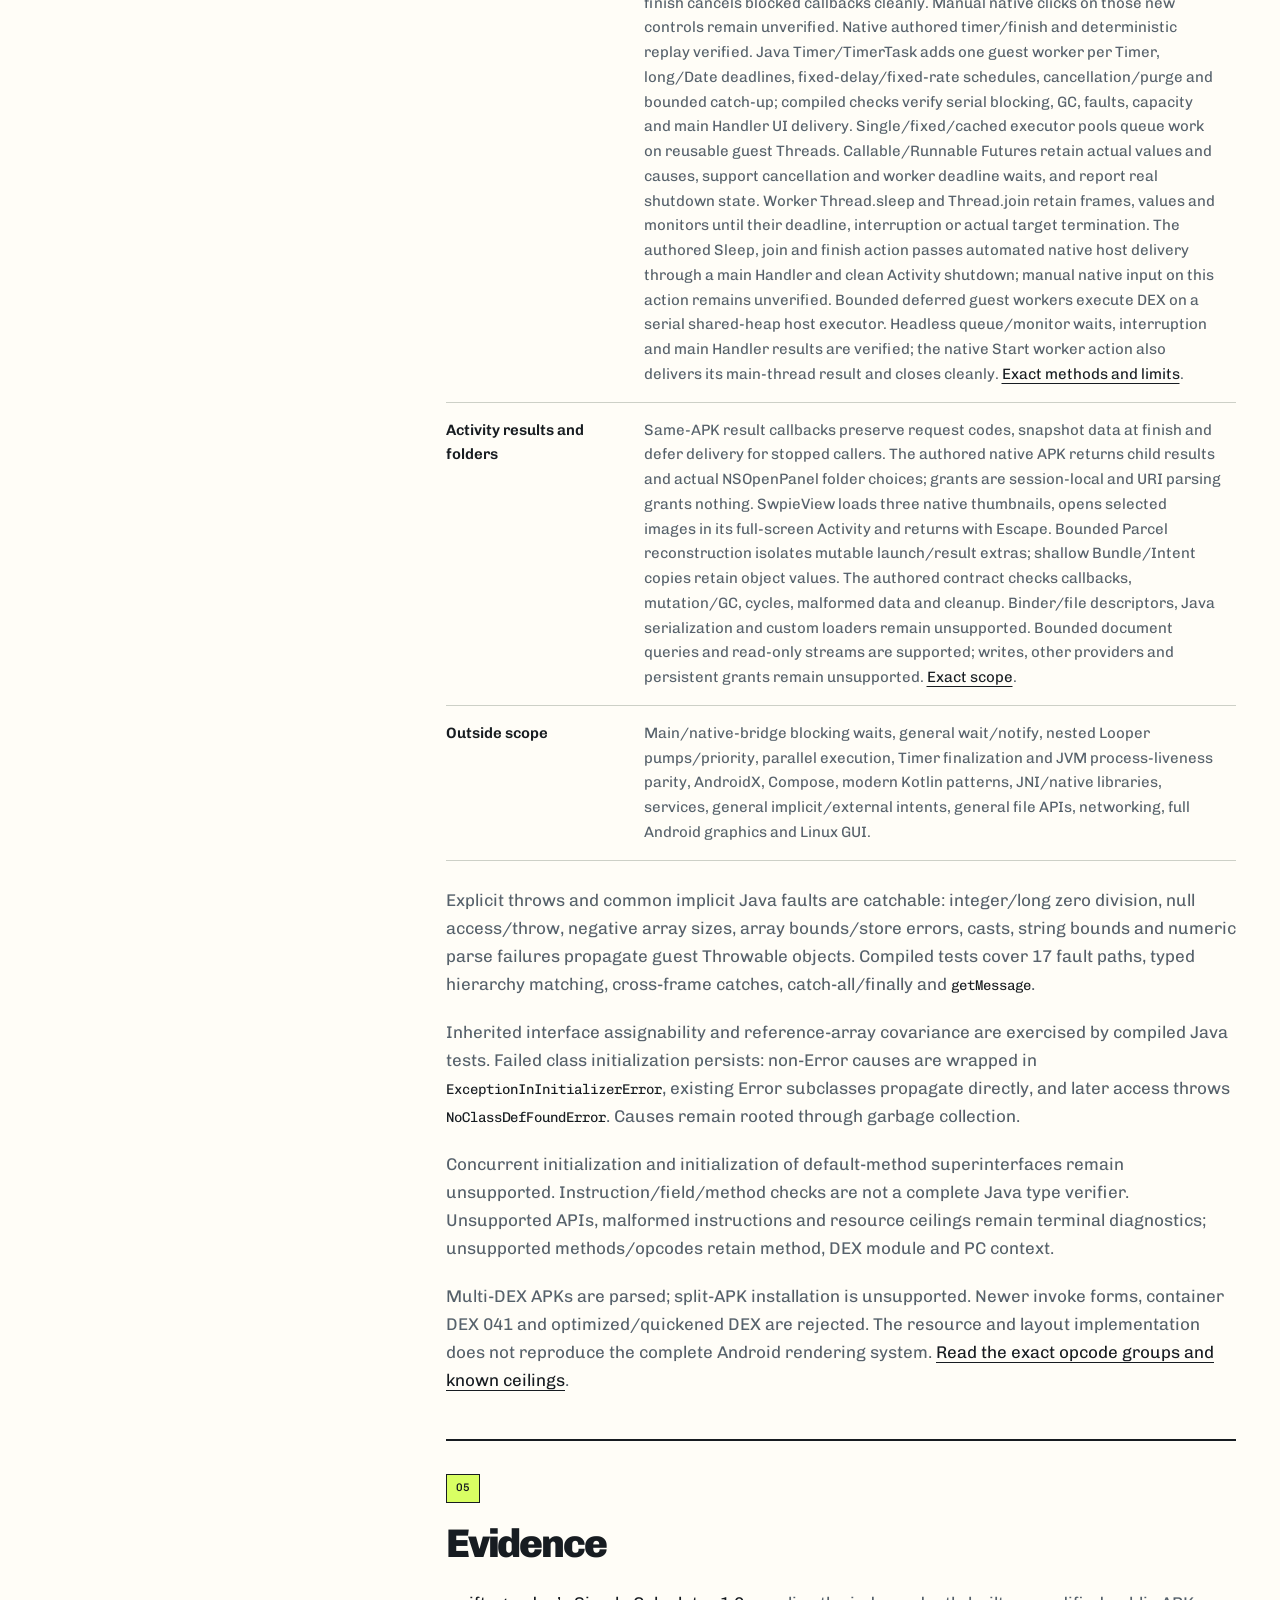
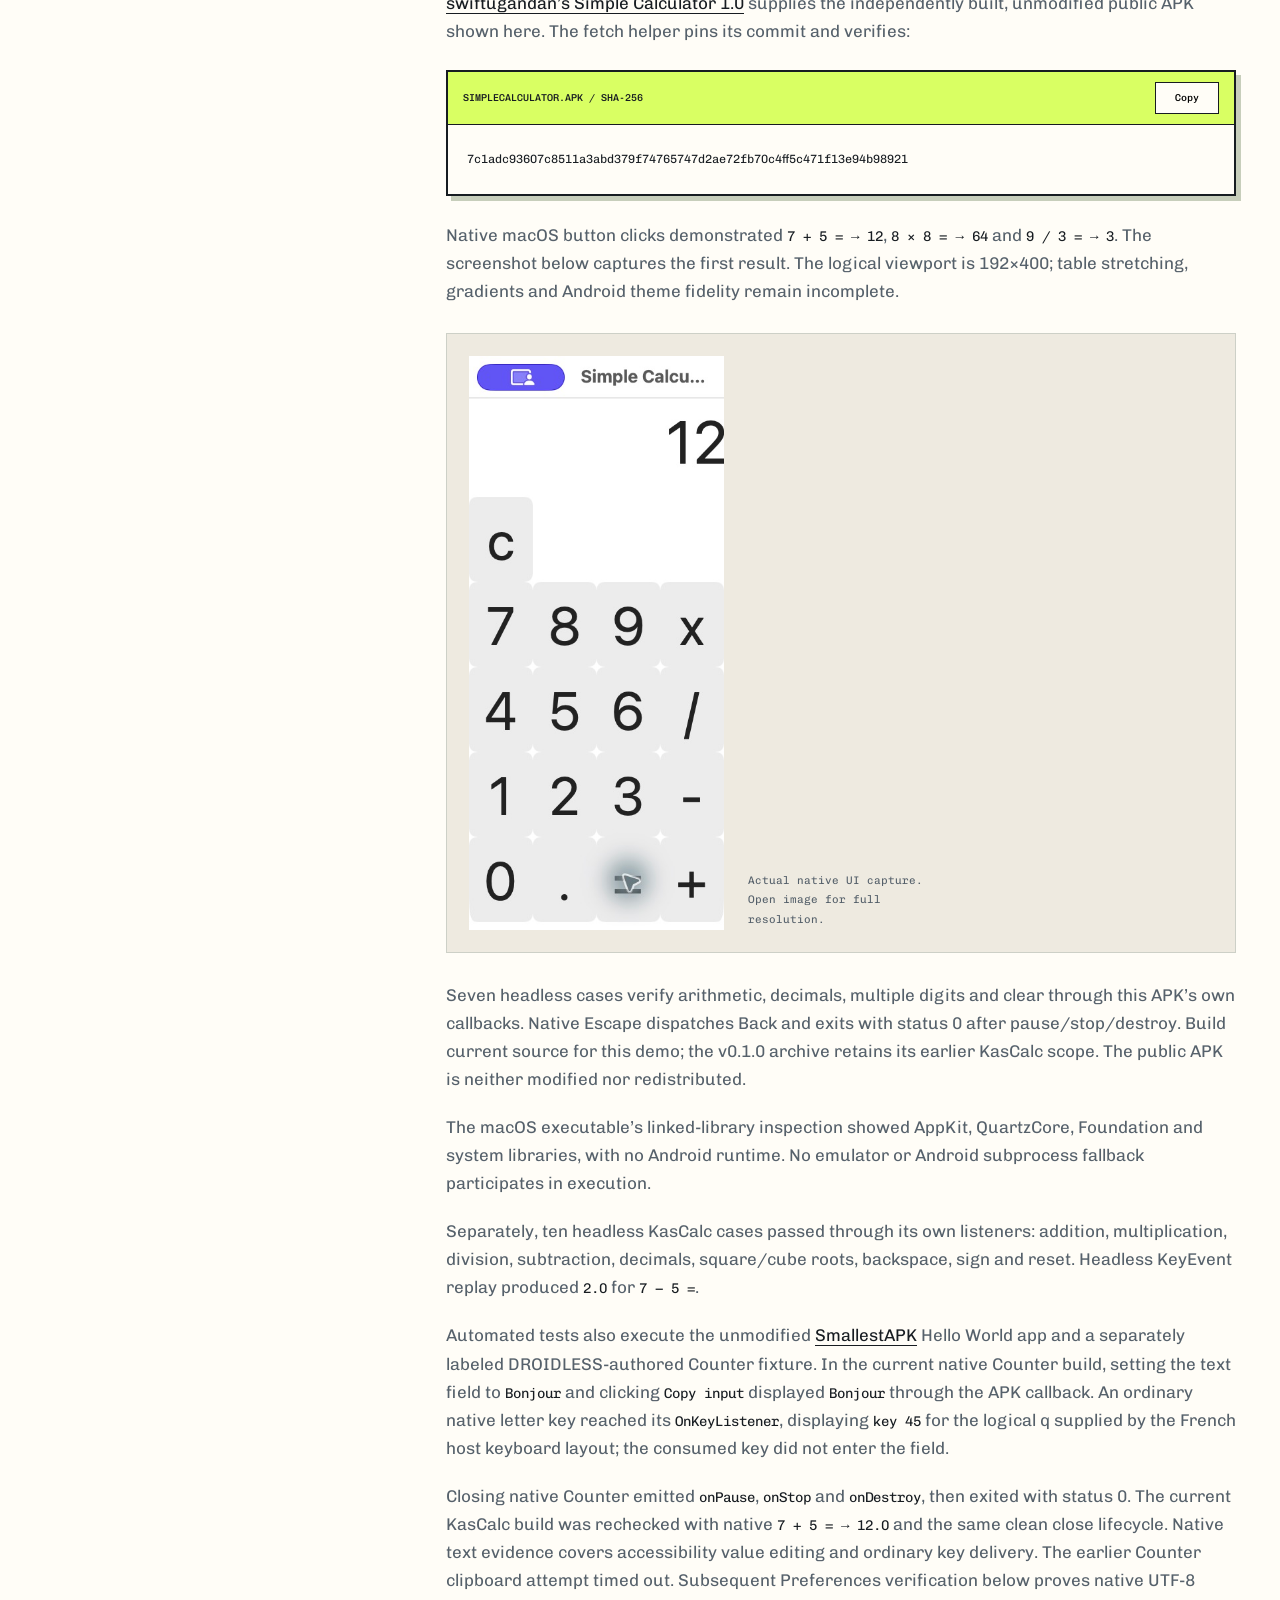
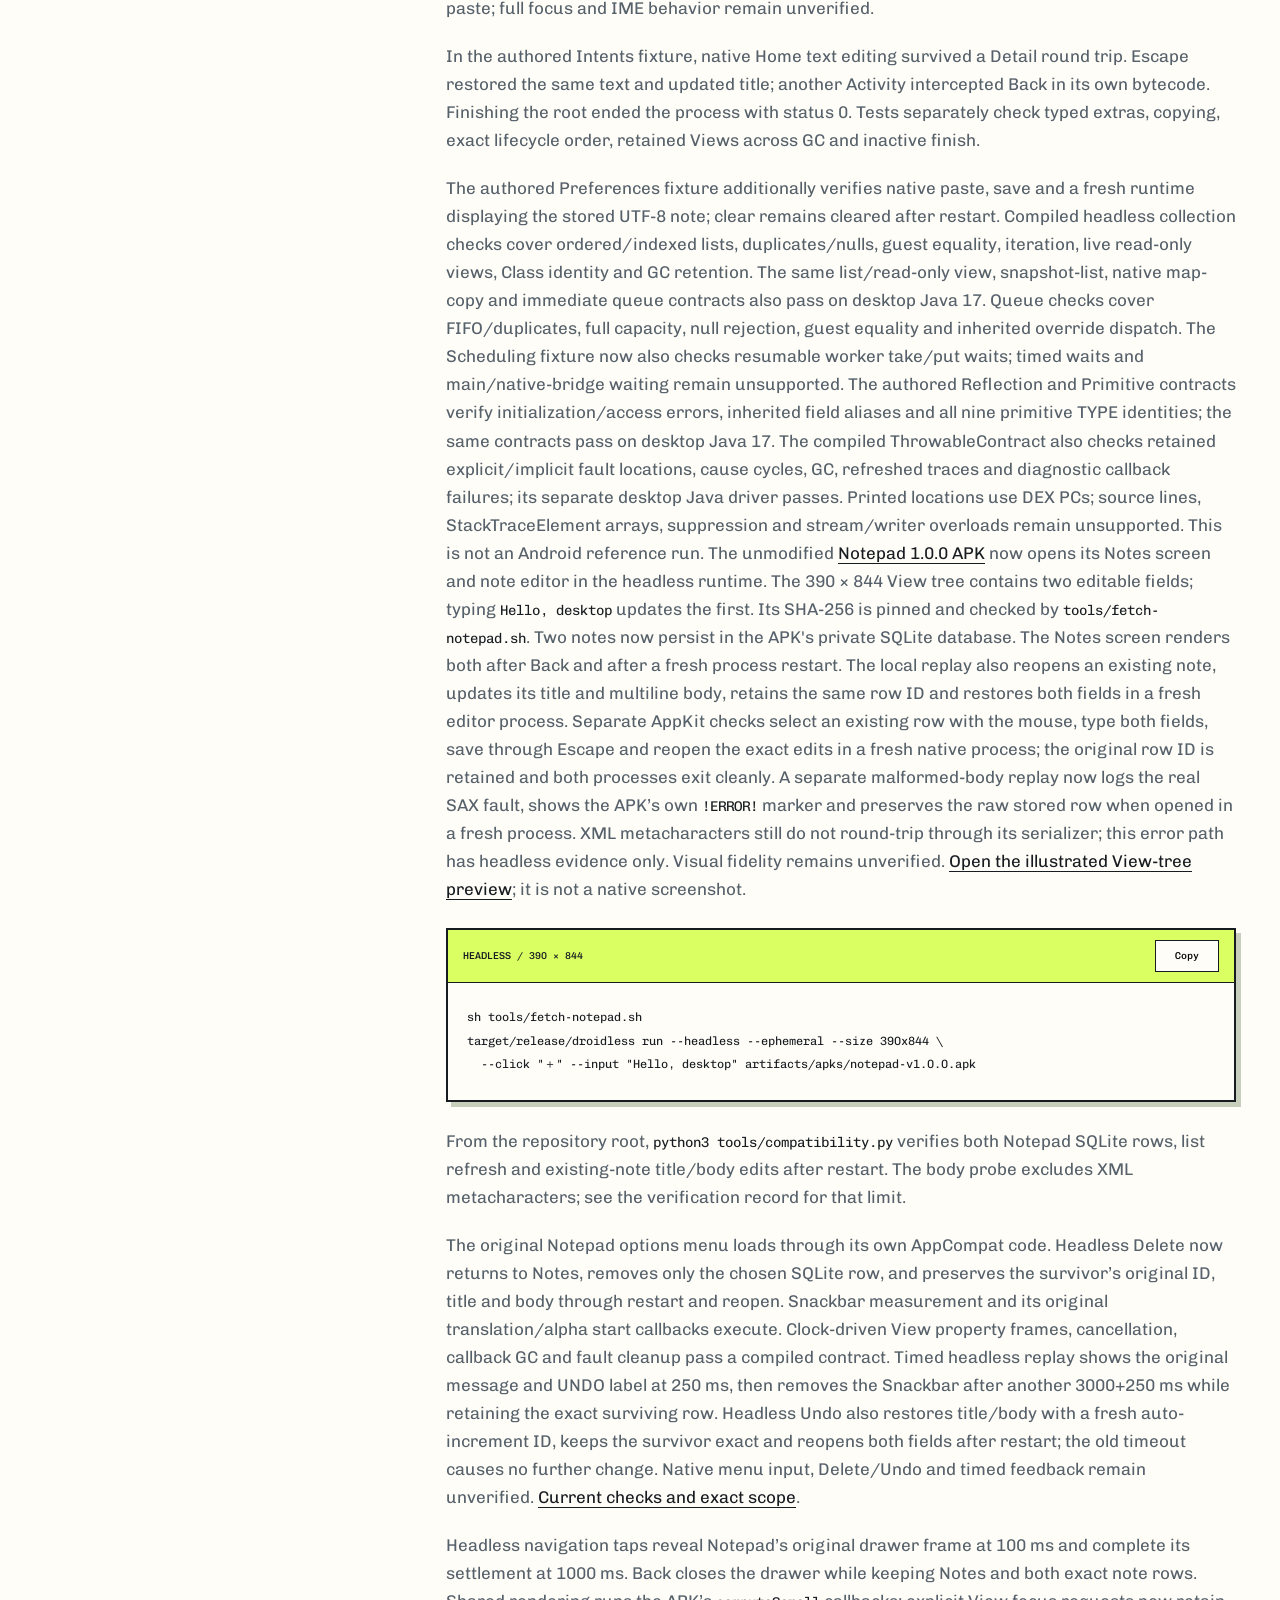
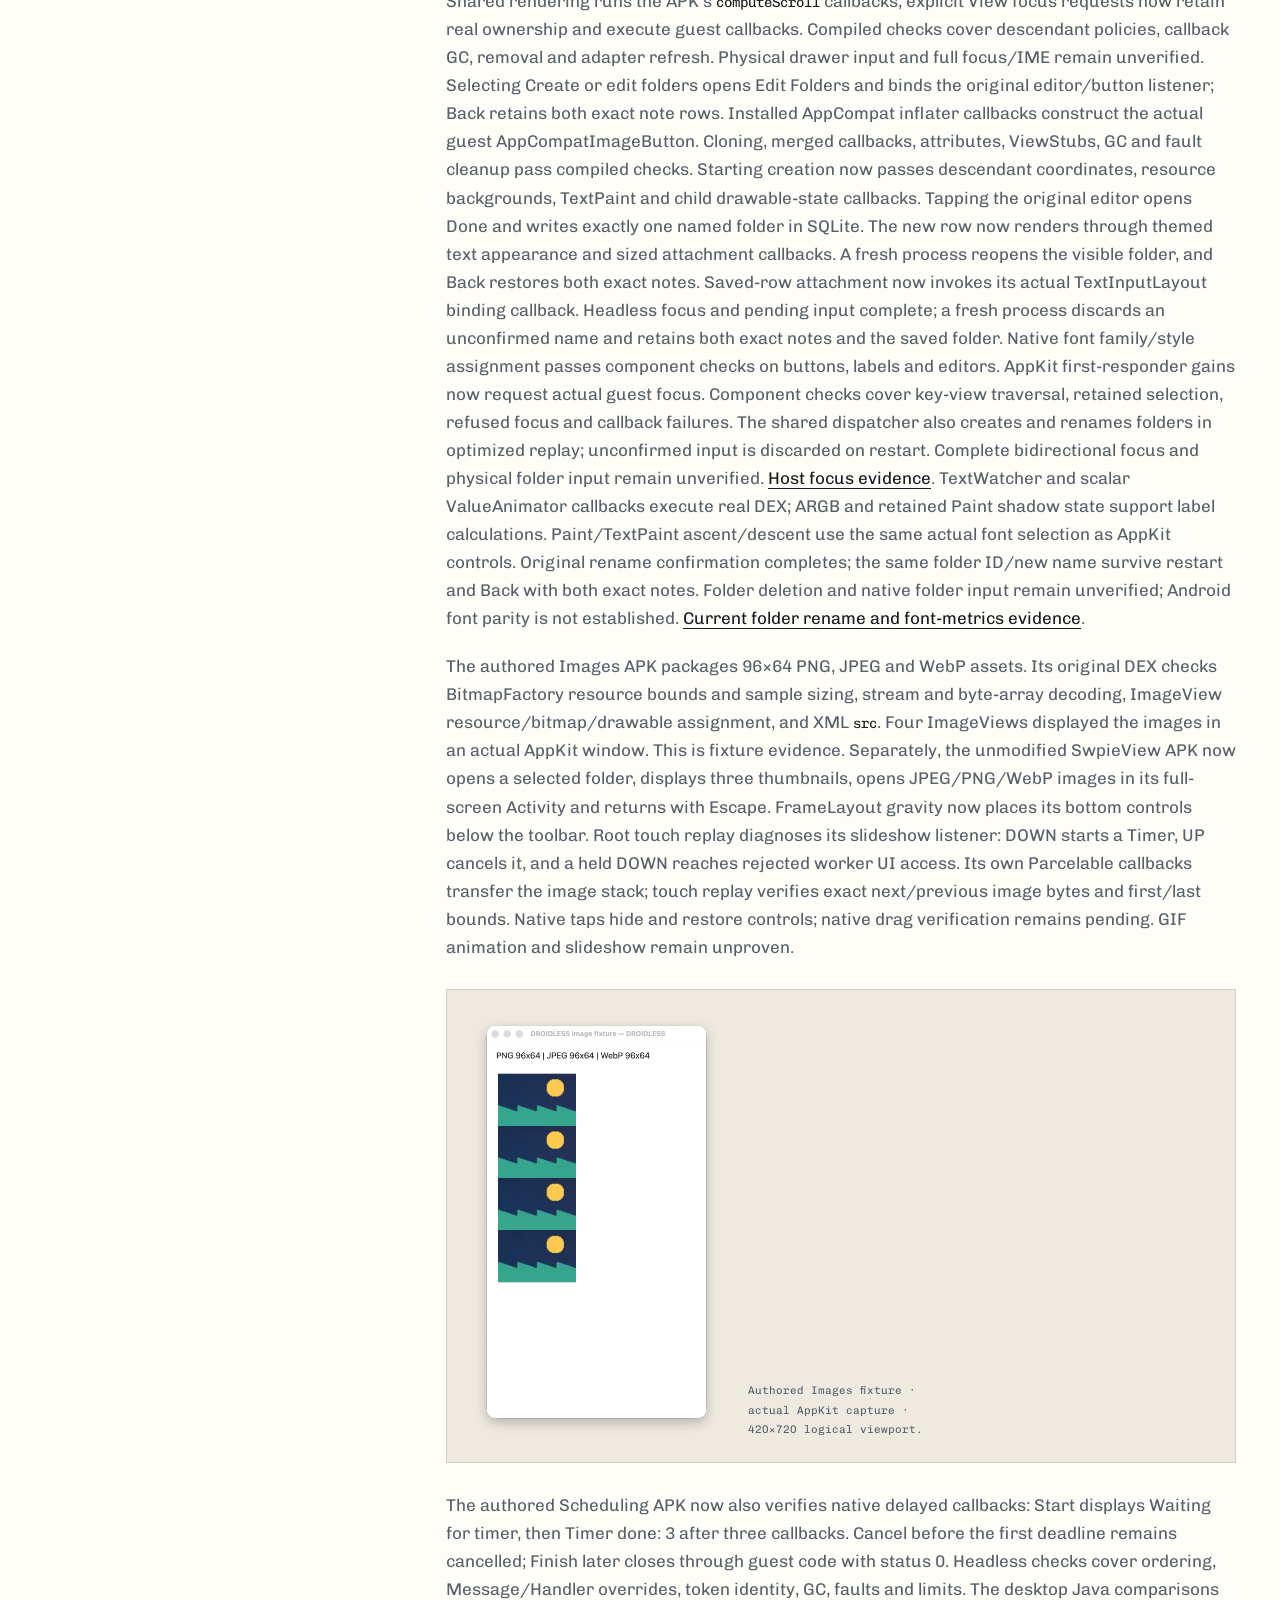
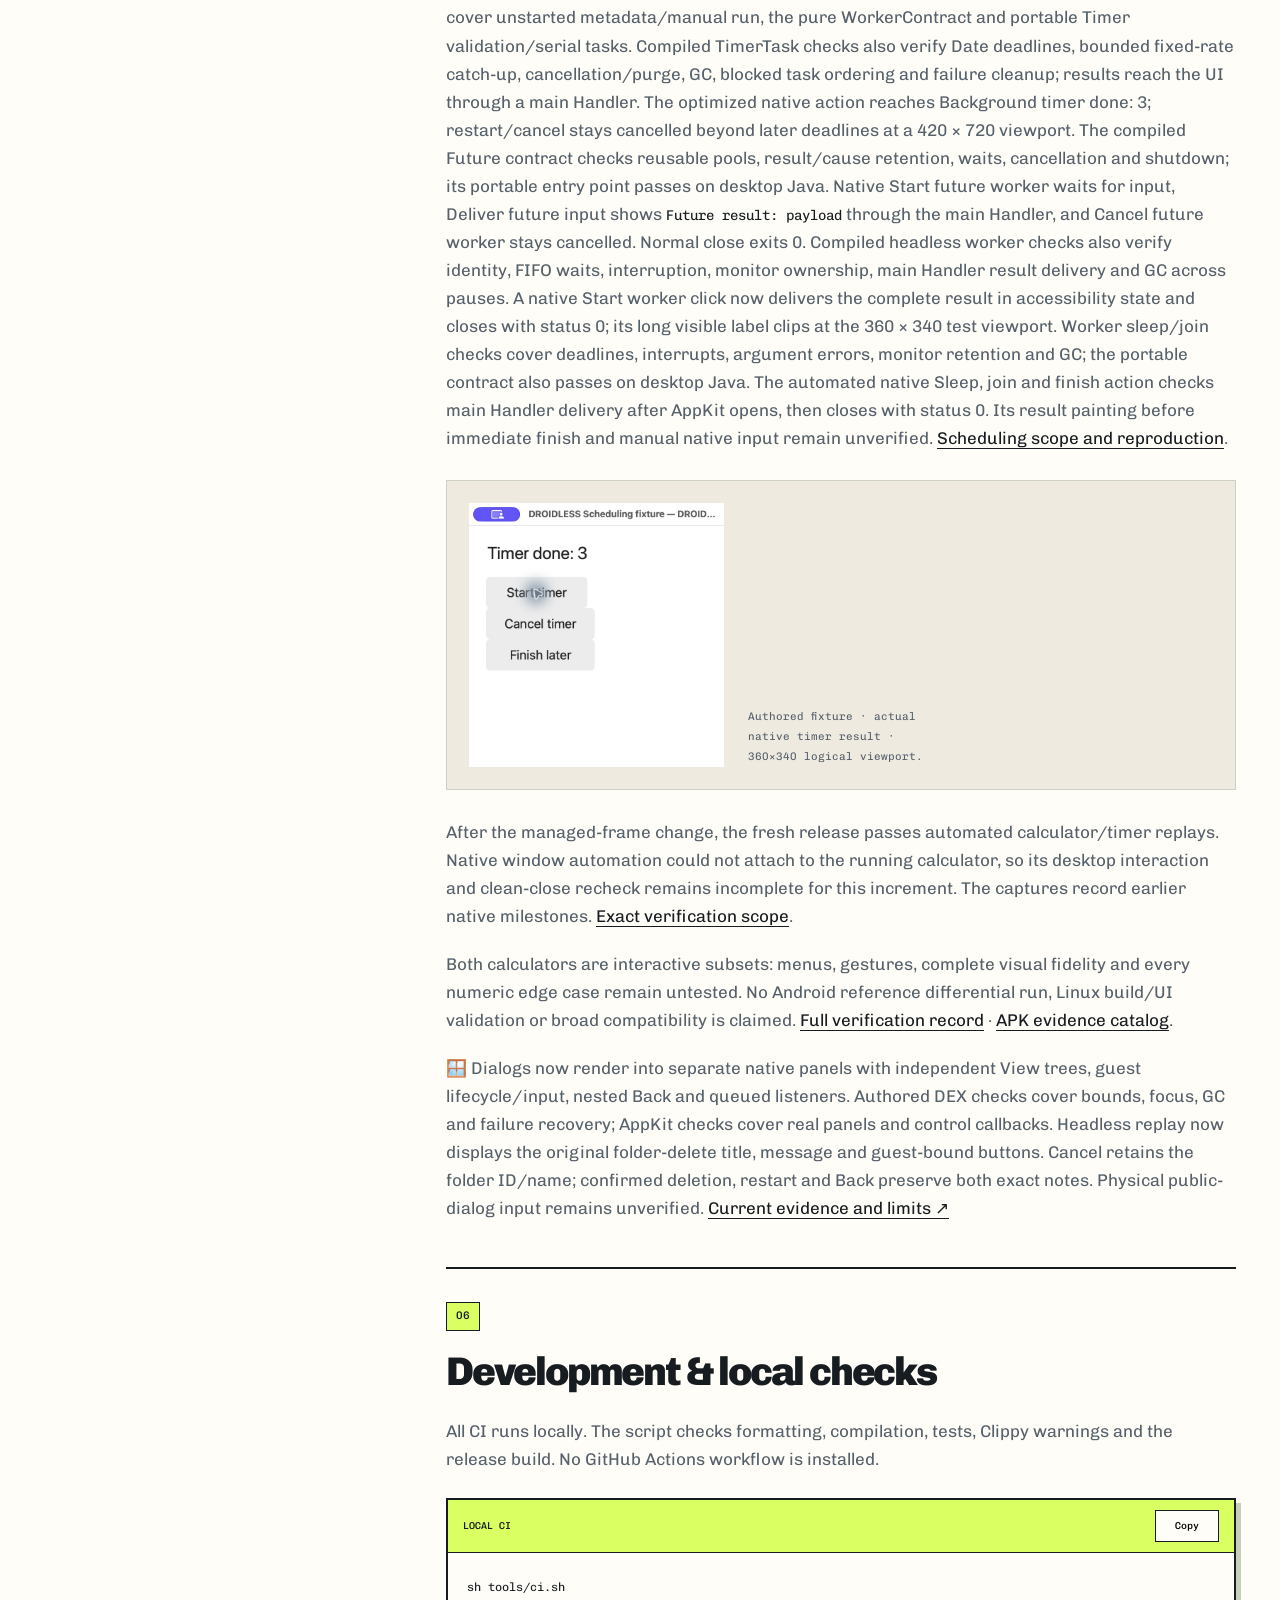
==== commit ebdefeef: "docs: publish public folder deletion and ellipsis evidence" ====
--- a/site/docs.html
+++ b/site/docs.html
@@ -94,13 +94,13 @@
         <p>Both calculators are interactive subsets: menus, gestures, complete visual fidelity and every numeric edge case remain untested. No Android reference differential run, Linux build/UI validation or broad compatibility is claimed. <a href="reference/verification.md">Full verification record</a> · <a href="reference/catalog.json">APK evidence catalog</a>.</p>
       </section>
 
-      <p>🪟 Dialogs now render into separate native panels with independent View trees, guest lifecycle/input, nested Back and queued listeners. Authored DEX checks cover bounds, focus, GC and failure recovery; AppKit checks cover real panels and control callbacks. The original focused folder-delete listener passes dialog clipping setup, guest start/attachment and both scroll-indicator queries, then stops at title measurement (Layout.getEllipsisCount); the failed attempt preserves the folder and both exact notes. Public confirmation remains unverified. <a href="reference/verification.md#current-source-clipping-and-scroll-query-dialog-boundary">Current evidence and limits ↗</a></p>
+      <p>🪟 Dialogs now render into separate native panels with independent View trees, guest lifecycle/input, nested Back and queued listeners. Authored DEX checks cover bounds, focus, GC and failure recovery; AppKit checks cover real panels and control callbacks. Headless replay now displays the original folder-delete title, message and guest-bound buttons. Cancel retains the folder ID/name; confirmed deletion, restart and Back preserve both exact notes. Physical public-dialog input remains unverified. <a href="reference/verification.md#current-source-public-folder-deletion-and-text-ellipses">Current evidence and limits ↗</a></p>
       <section id="development" aria-labelledby="development-title"><span class="doc-number">06</span><h2 id="development-title">Development &amp; local checks</h2><p>All CI runs locally. The script checks formatting, compilation, tests, Clippy warnings and the release build. No GitHub Actions workflow is installed.</p>
         <div class="code-block"><div class="code-header"><span>LOCAL CI</span><button class="copy-button" type="button" data-copy="ci-code" aria-label="Copy local CI command">Copy</button></div><pre><code id="ci-code">sh tools/ci.sh</code></pre></div>
         <p>Parser tests reject truncated DEX/XML/APK data, invalid indexes, unsafe ZIP paths and duplicate ZIP entries. Runtime tests exercise real D8-generated arithmetic, wide values, arrays/covariance, inherited interface dispatch, explicit/implicit exceptions across 17 fault paths, catch-all/finally, lifecycle, resources, XML layouts and input callbacks.</p>
         <p>Managed DEX calls now pause/resume with their caller/callee frames retained. Compiled checks collect between each instruction and verify reference/wide returns, catches/finally, diagnostic stacks and limits. The normal FrameContract also passes on desktop Java; native bridges and class initialization remain synchronous within a step. Bounded workers now use these frames for queue/monitor waits; suspension across a synchronous native bridge/initializer remains unsupported. <a href="reference/dex-vm.md">Frame semantics</a>.</p>
         <p>Failed-initialization tests cover wrapping versus Error propagation, subsequent <code>NoClassDefFoundError</code>, and cause retention across garbage collection.</p>
-        <p>Local CI passes 136 Rust tests, checks native font family/style assignment and matching ascent/descent on three AppKit control types, verifies native editor focus/selection/refusal and separate dialog panels/control callbacks, and also runs 4,096 seeded APK/DEX/XML/resource mutations without panics. The compatibility replay checks the authored XML pull parser, PNG/JPEG/WebP fixture and four ImageViews, plus grid item clicks, adapter refresh, child result delivery, Back cancellation, three selected-folder images and SwpieView full-screen viewing/Back through guest Parcelable reconstruction, image swipes and confirmed tap hide/show. The authored touch contract also covers coordinate translation, capture, click fallback, double taps, show/long press, scroll/fling, cancellation and callback GC/error cleanup. Native photo-grid clicks, disabled items and refresh are verified; viewport recycling and touch scrolling remain unsupported. This is deterministic smoke coverage; a continuous coverage-guided fuzz campaign remains future work. GitHub Actions are disabled.</p>
+        <p>Local CI passes 145 Rust tests, checks native font family/style assignment and matching ascent/descent on three AppKit control types, verifies native editor focus/selection/refusal, separate dialog panels/control callbacks, foreground/clipping paint and full accessibility labels for shortened text, and also runs 4,096 seeded APK/DEX/XML/resource mutations without panics. The compatibility replay checks the authored XML pull parser, PNG/JPEG/WebP fixture and four ImageViews, plus grid item clicks, adapter refresh, child result delivery, Back cancellation, three selected-folder images and SwpieView full-screen viewing/Back through guest Parcelable reconstruction, image swipes and confirmed tap hide/show. The authored touch contract also covers coordinate translation, capture, click fallback, double taps, show/long press, scroll/fling, cancellation and callback GC/error cleanup. Native photo-grid clicks, disabled items and refresh are verified; viewport recycling and touch scrolling remain unsupported. This is deterministic smoke coverage; a continuous coverage-guided fuzz campaign remains future work. GitHub Actions are disabled.</p>
         <p>The independent calculator replay is a separate local check. It verifies both fetched APK digests and tests actual headless TextView/EditText results:</p>
         <div class="code-block"><div class="code-header"><span>17 CASES / TWO INDEPENDENT APKs</span><button class="copy-button" type="button" data-copy="compat-code" aria-label="Copy calculator compatibility command">Copy</button></div><pre><code id="compat-code">sh tools/fetch-kascalc.sh
 sh tools/fetch-simple-calculator.sh
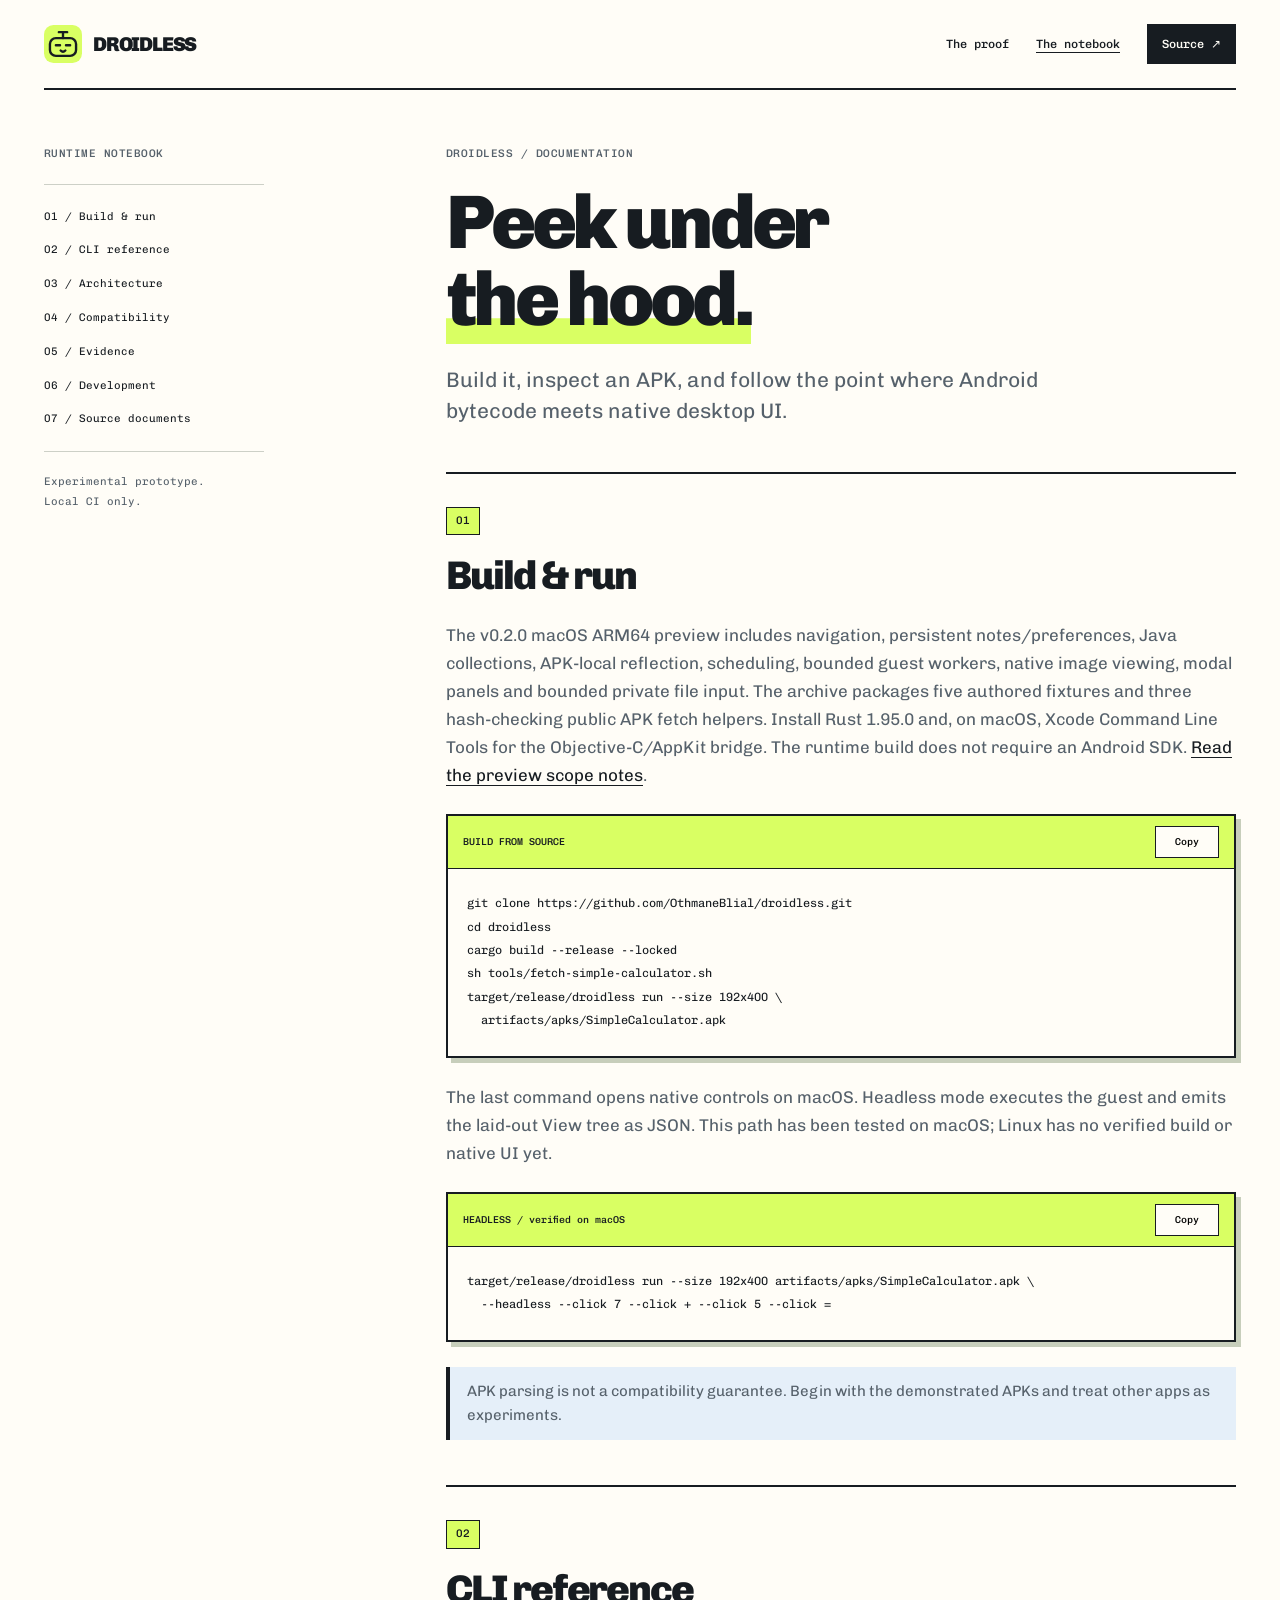
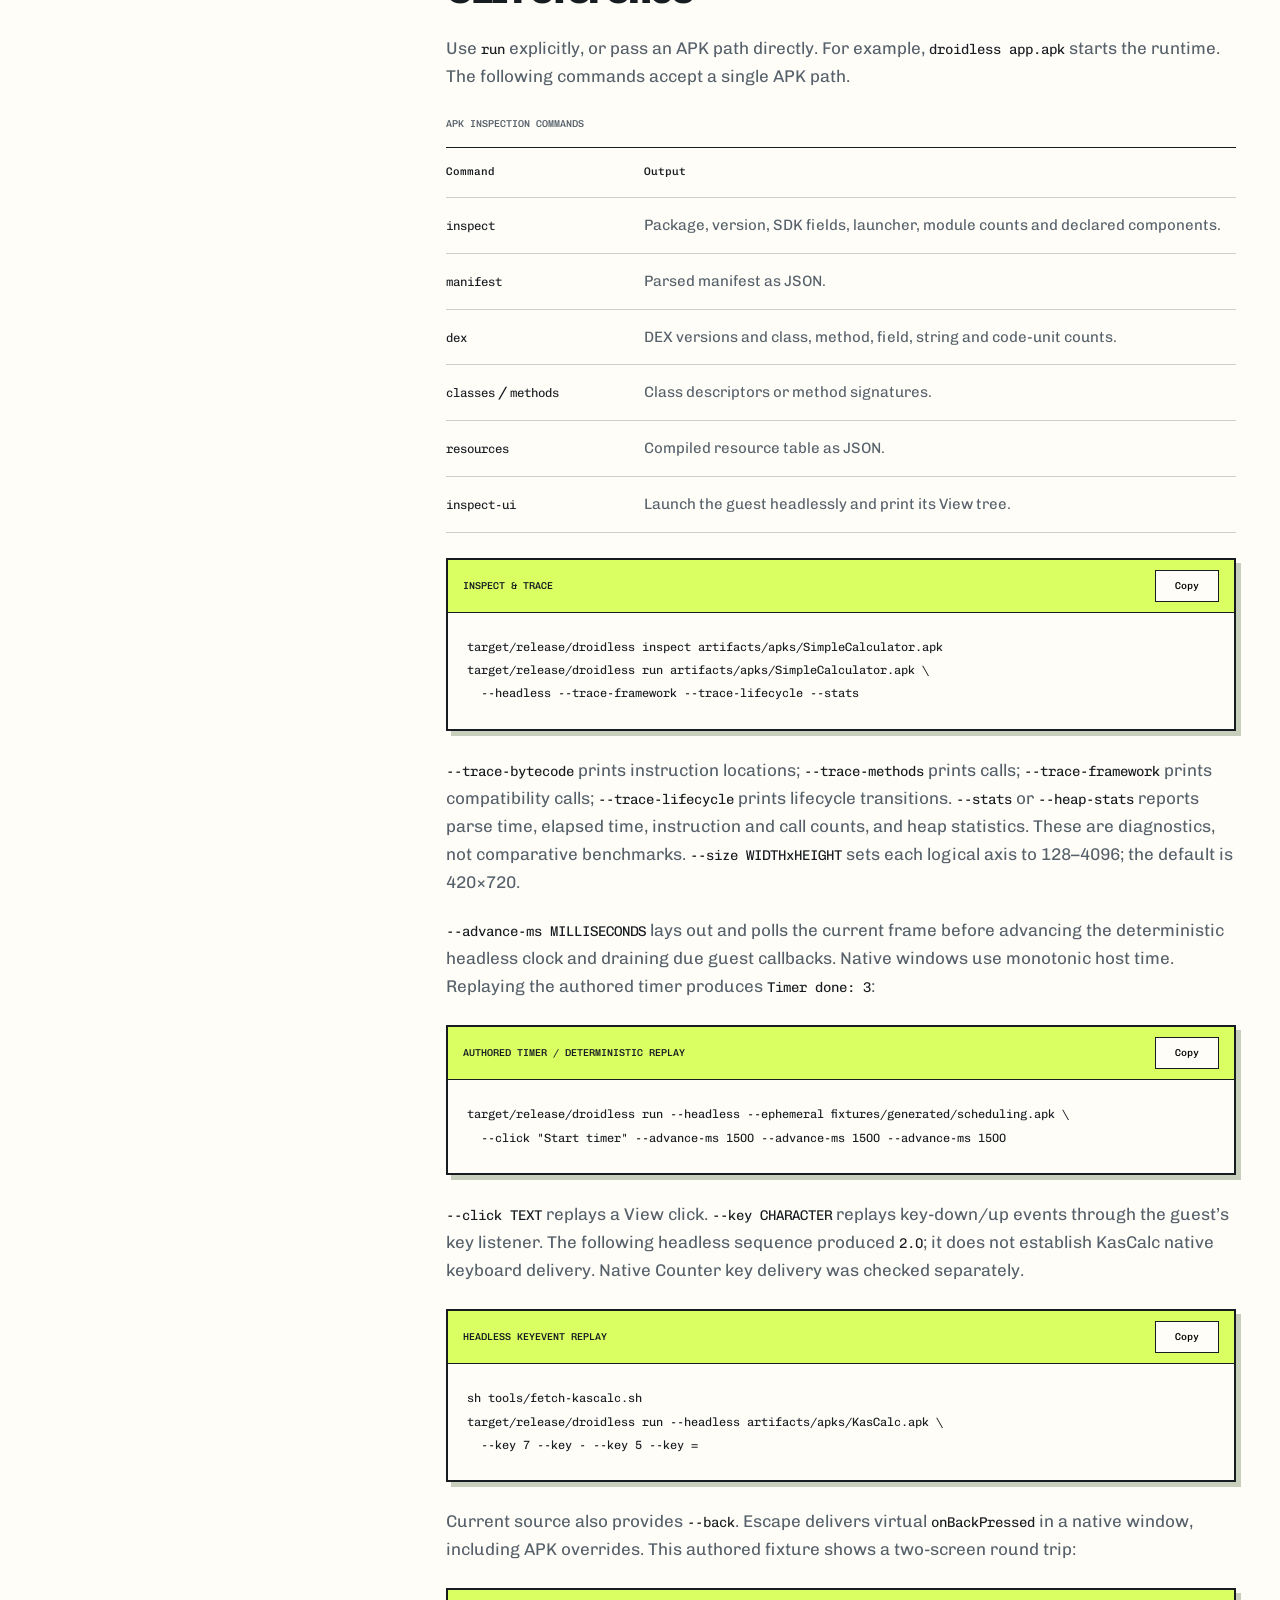
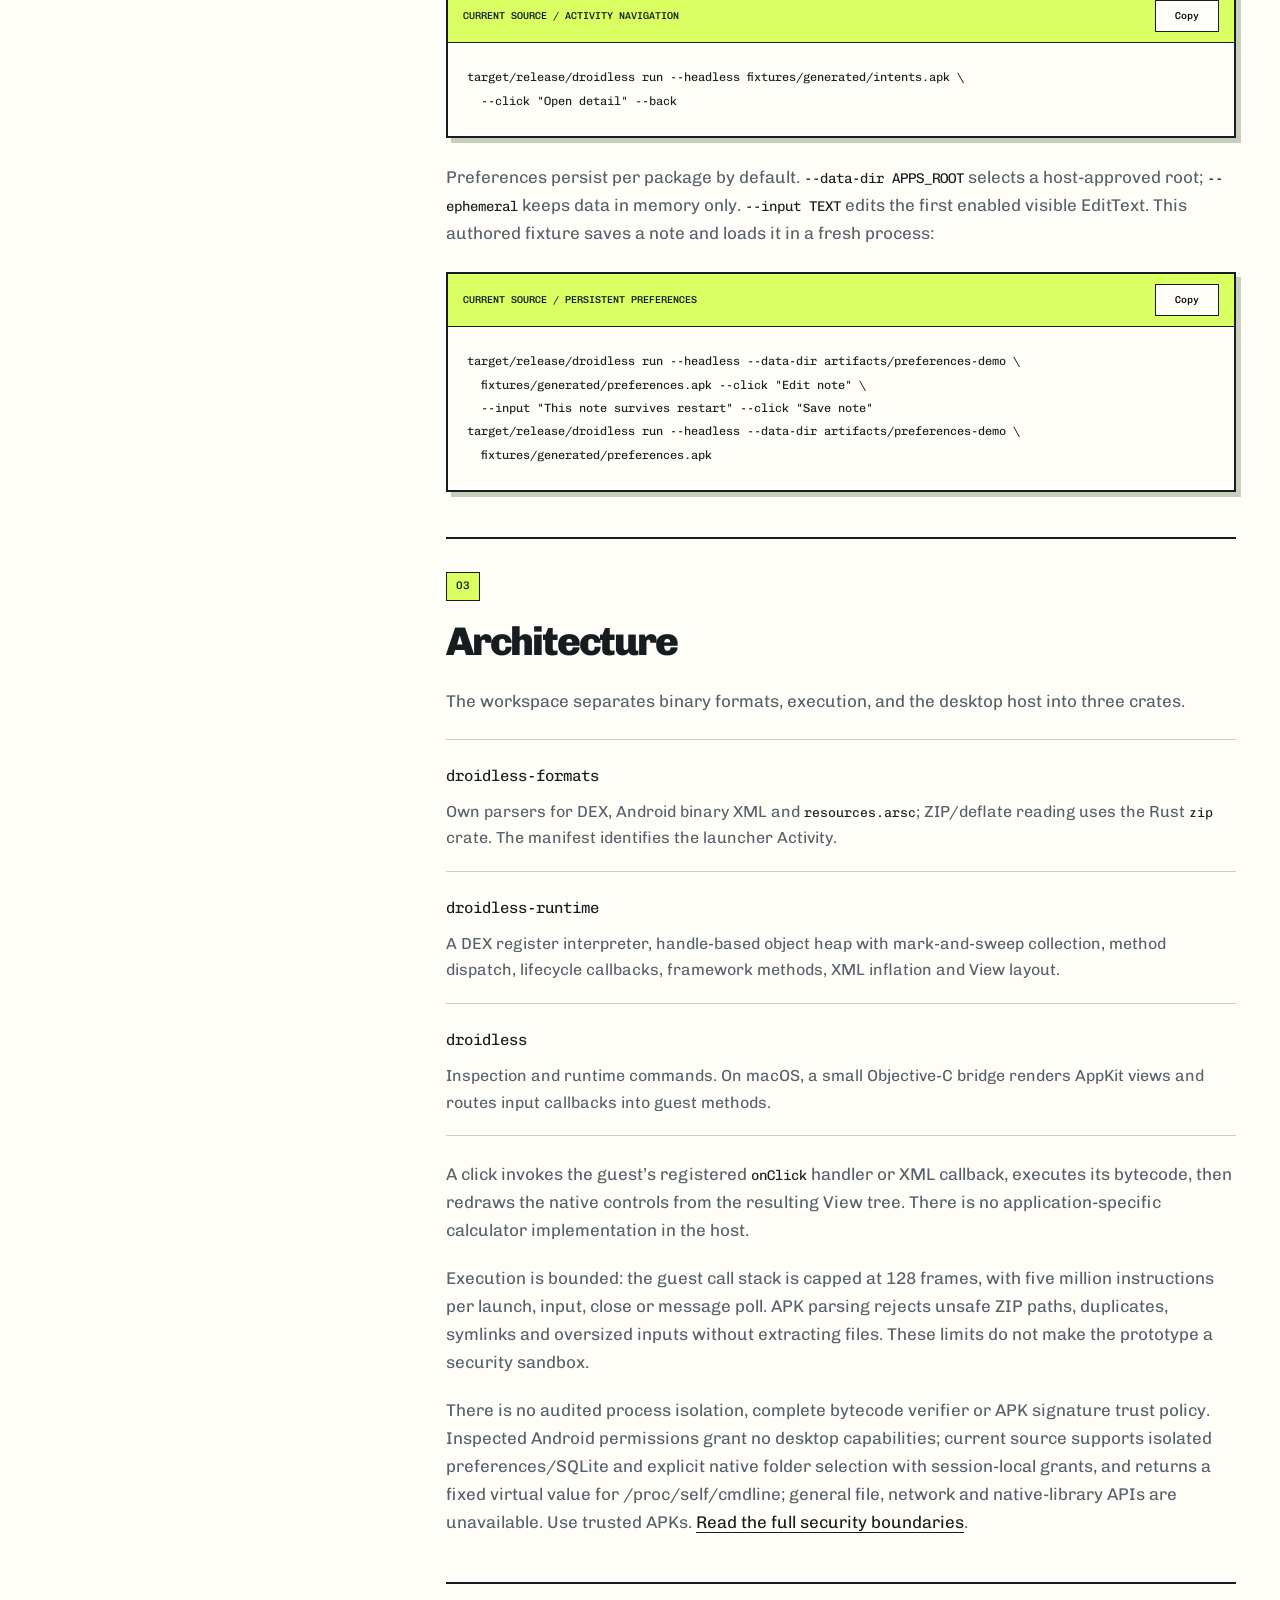
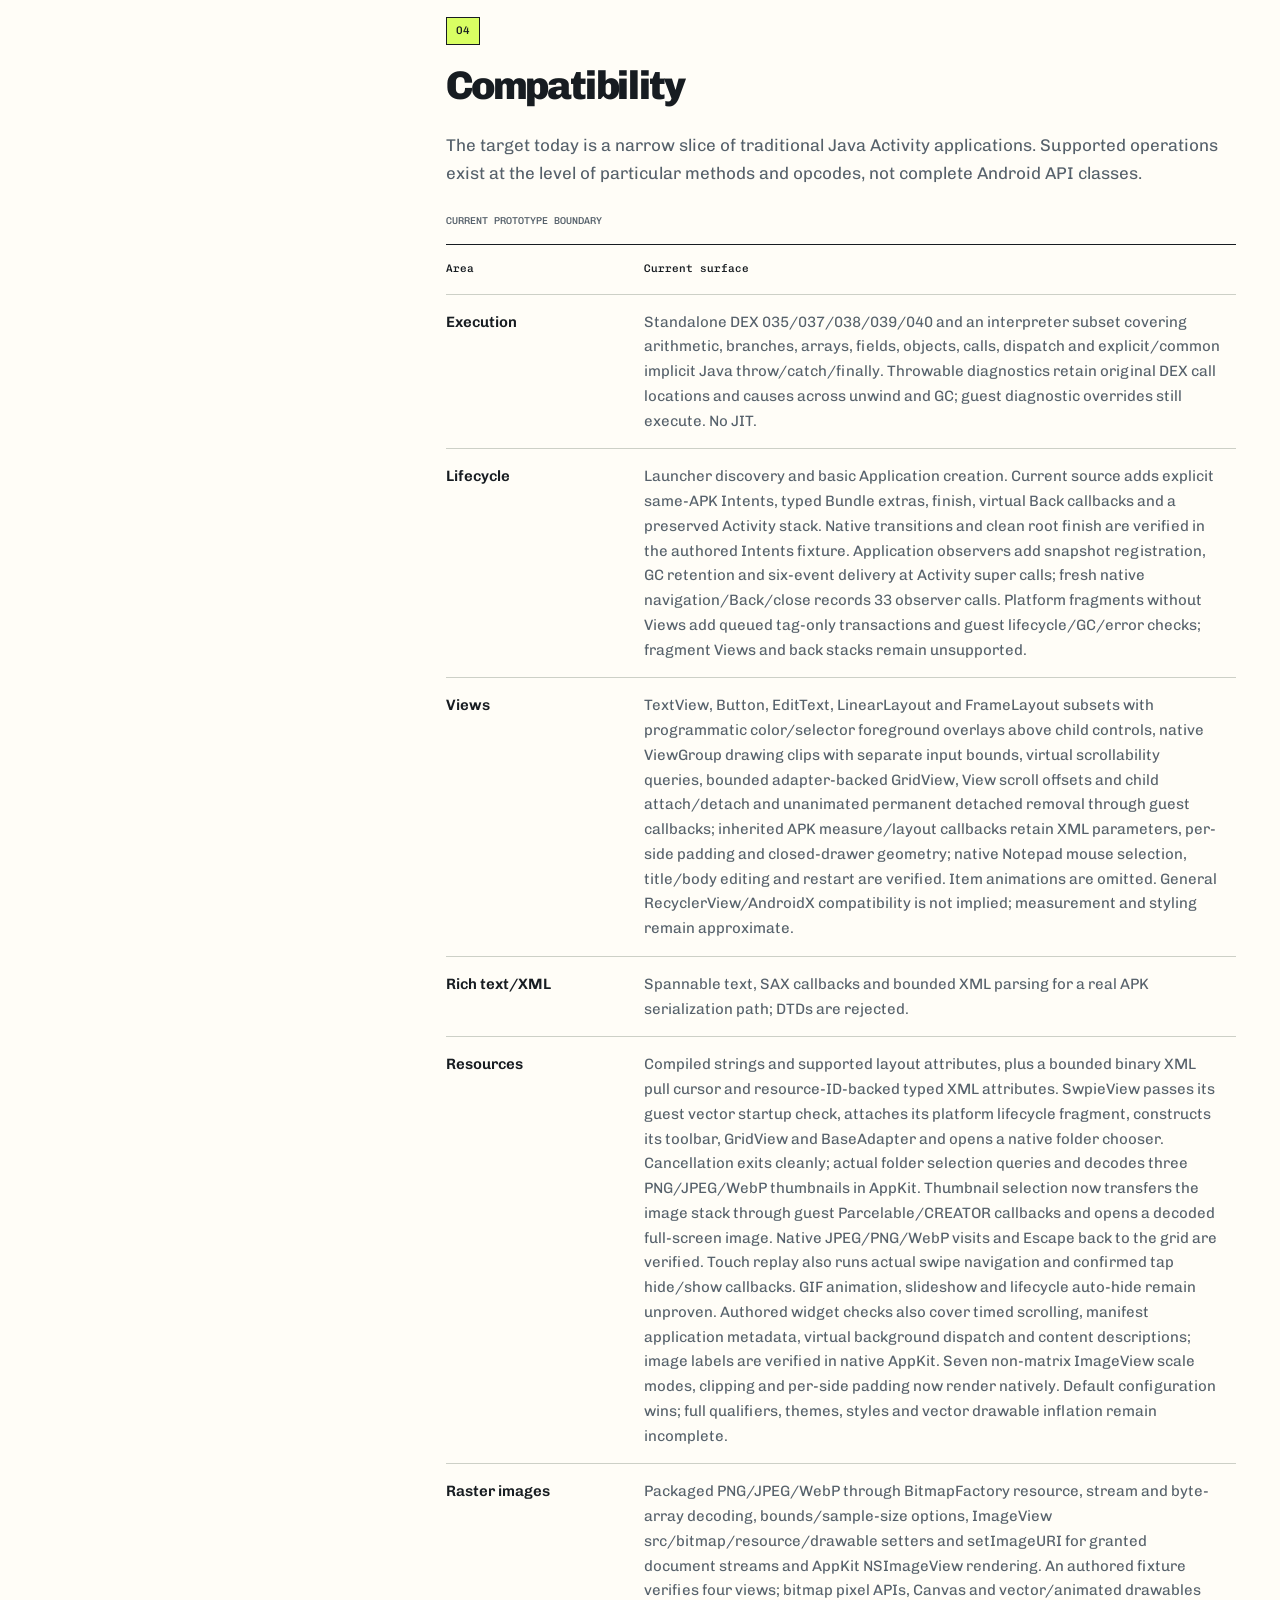
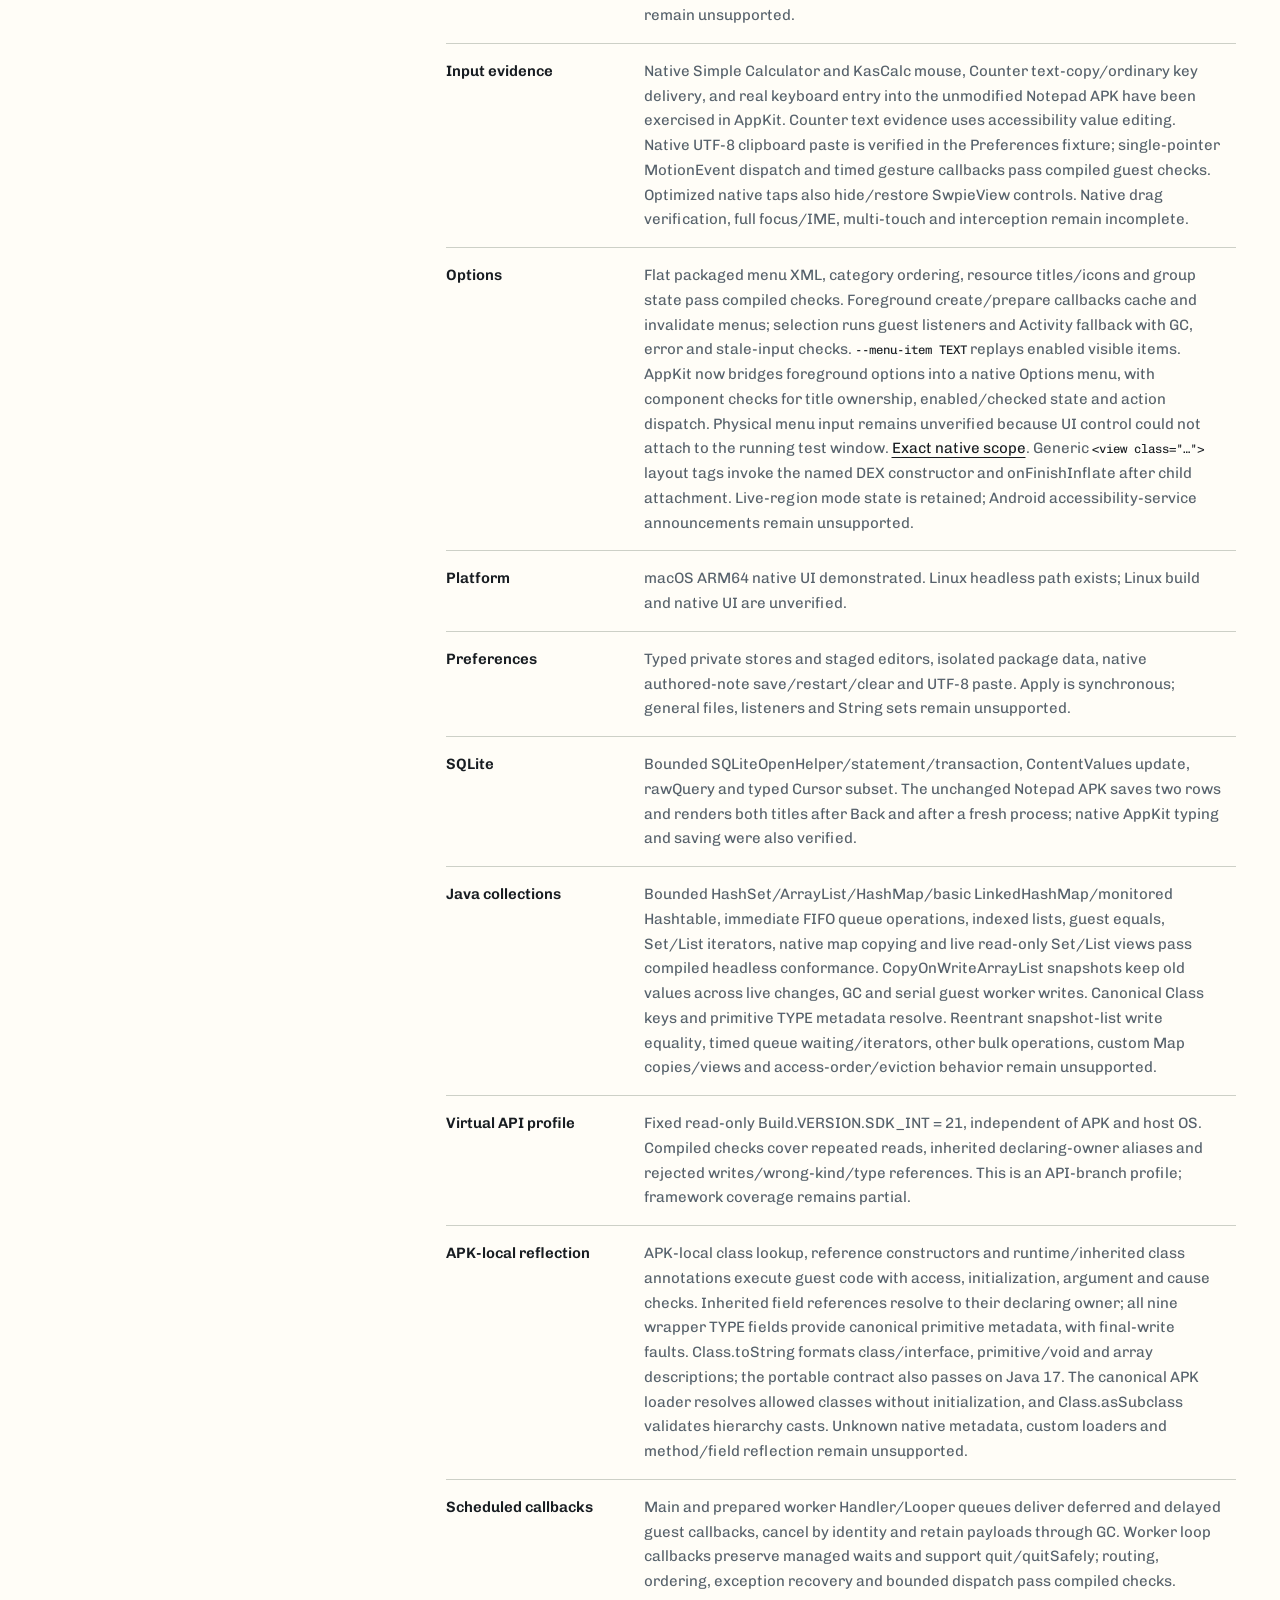
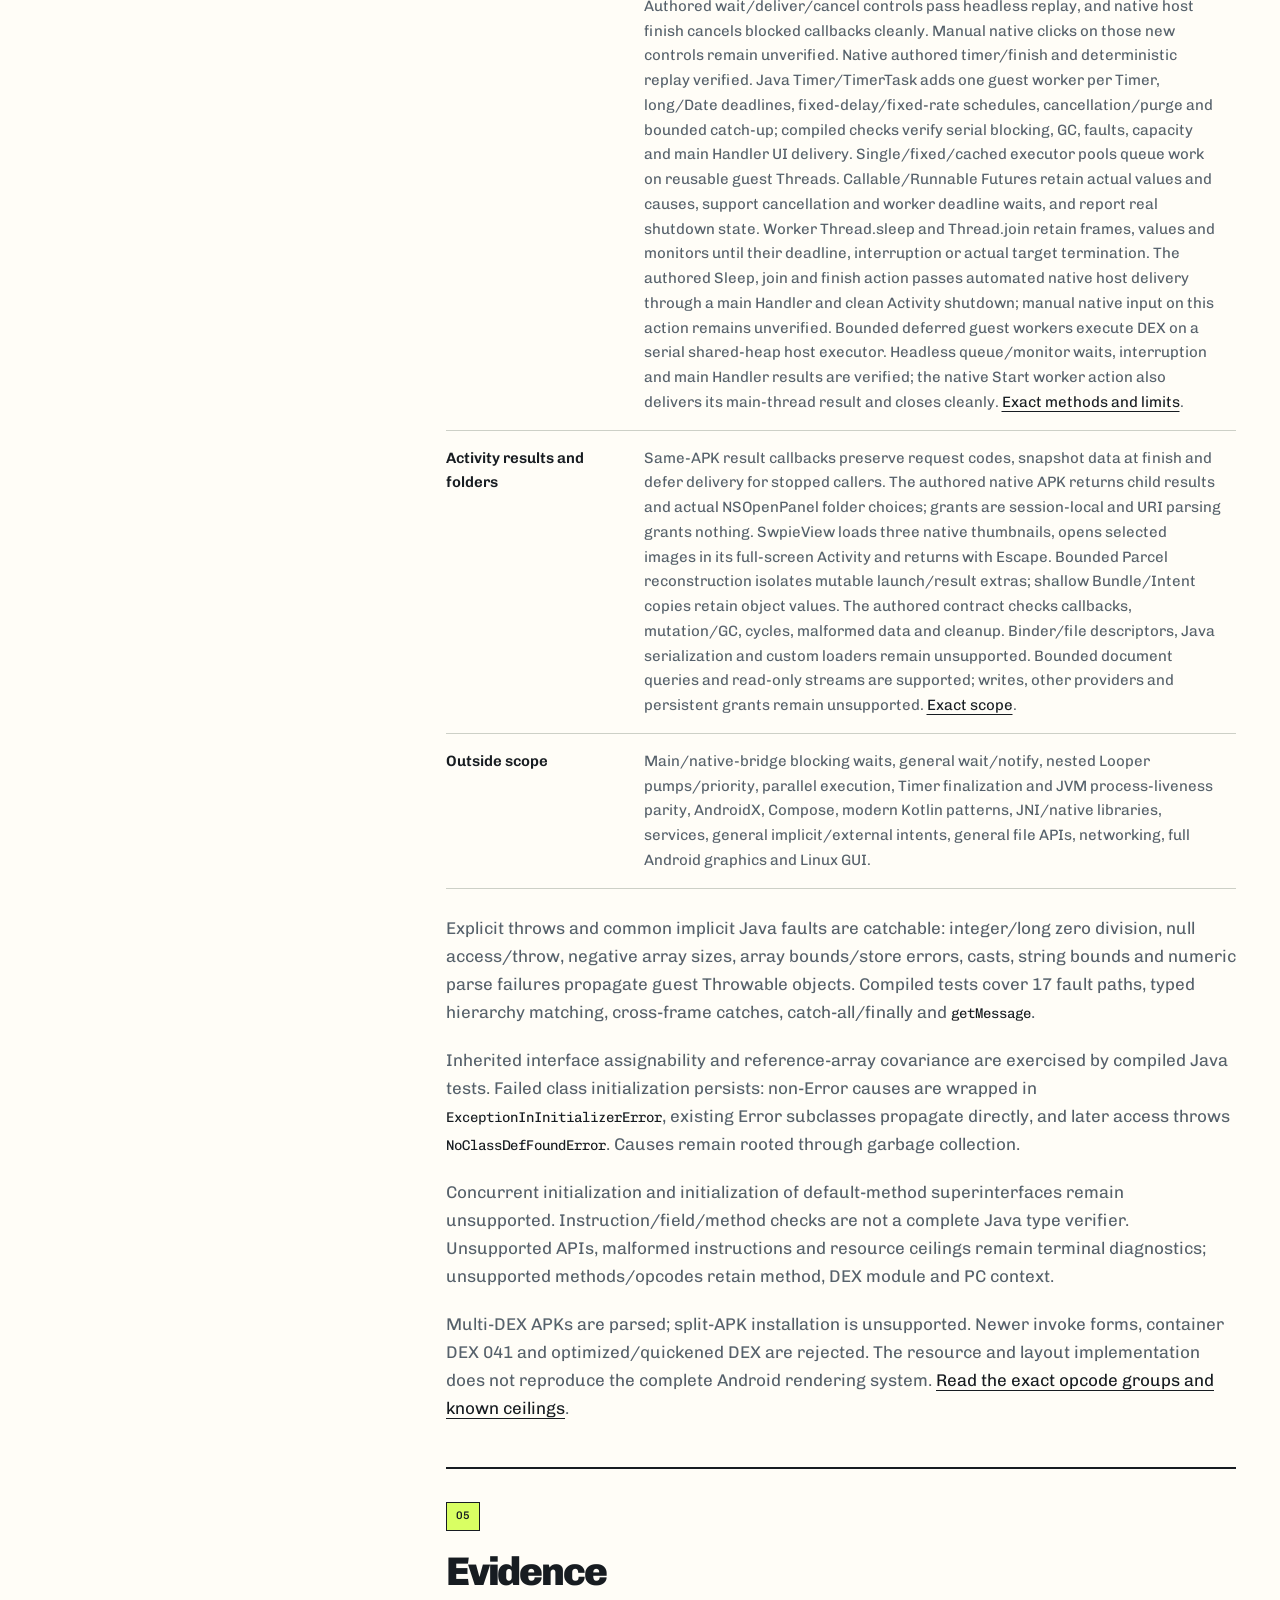
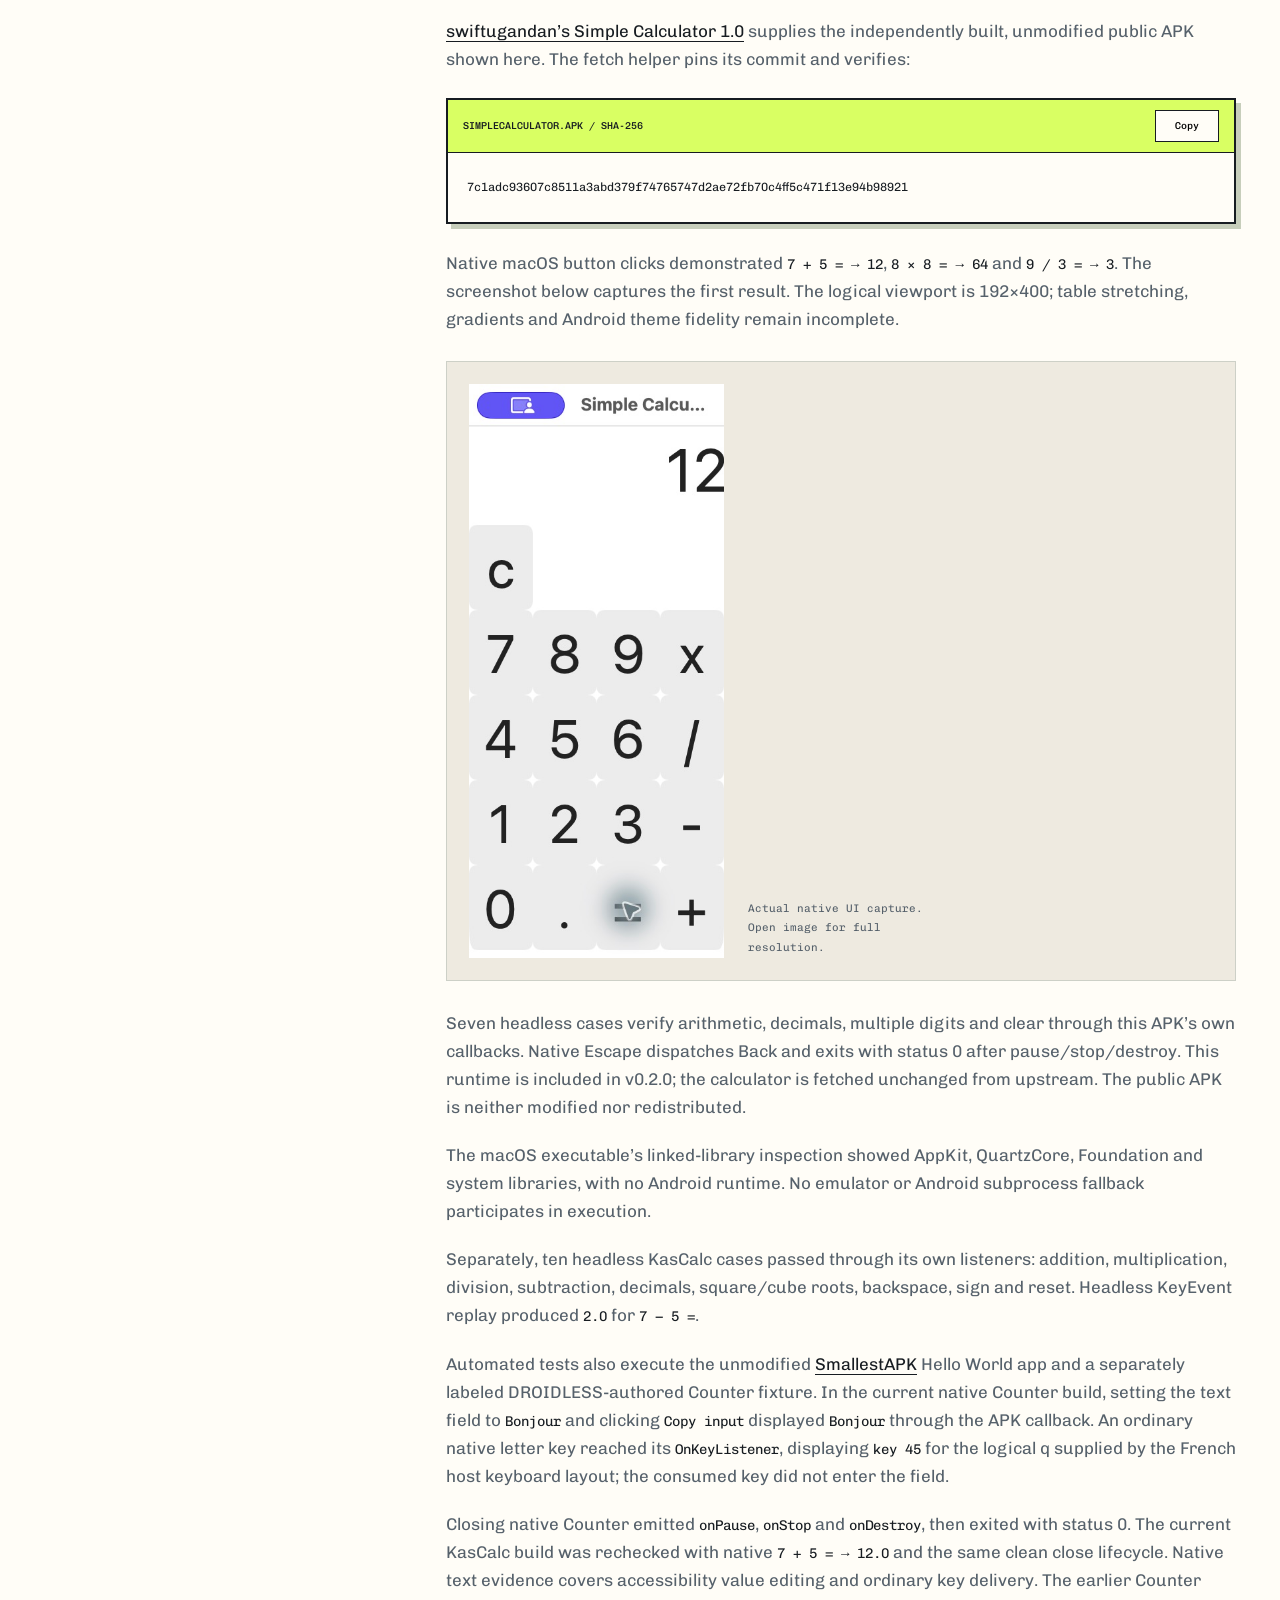
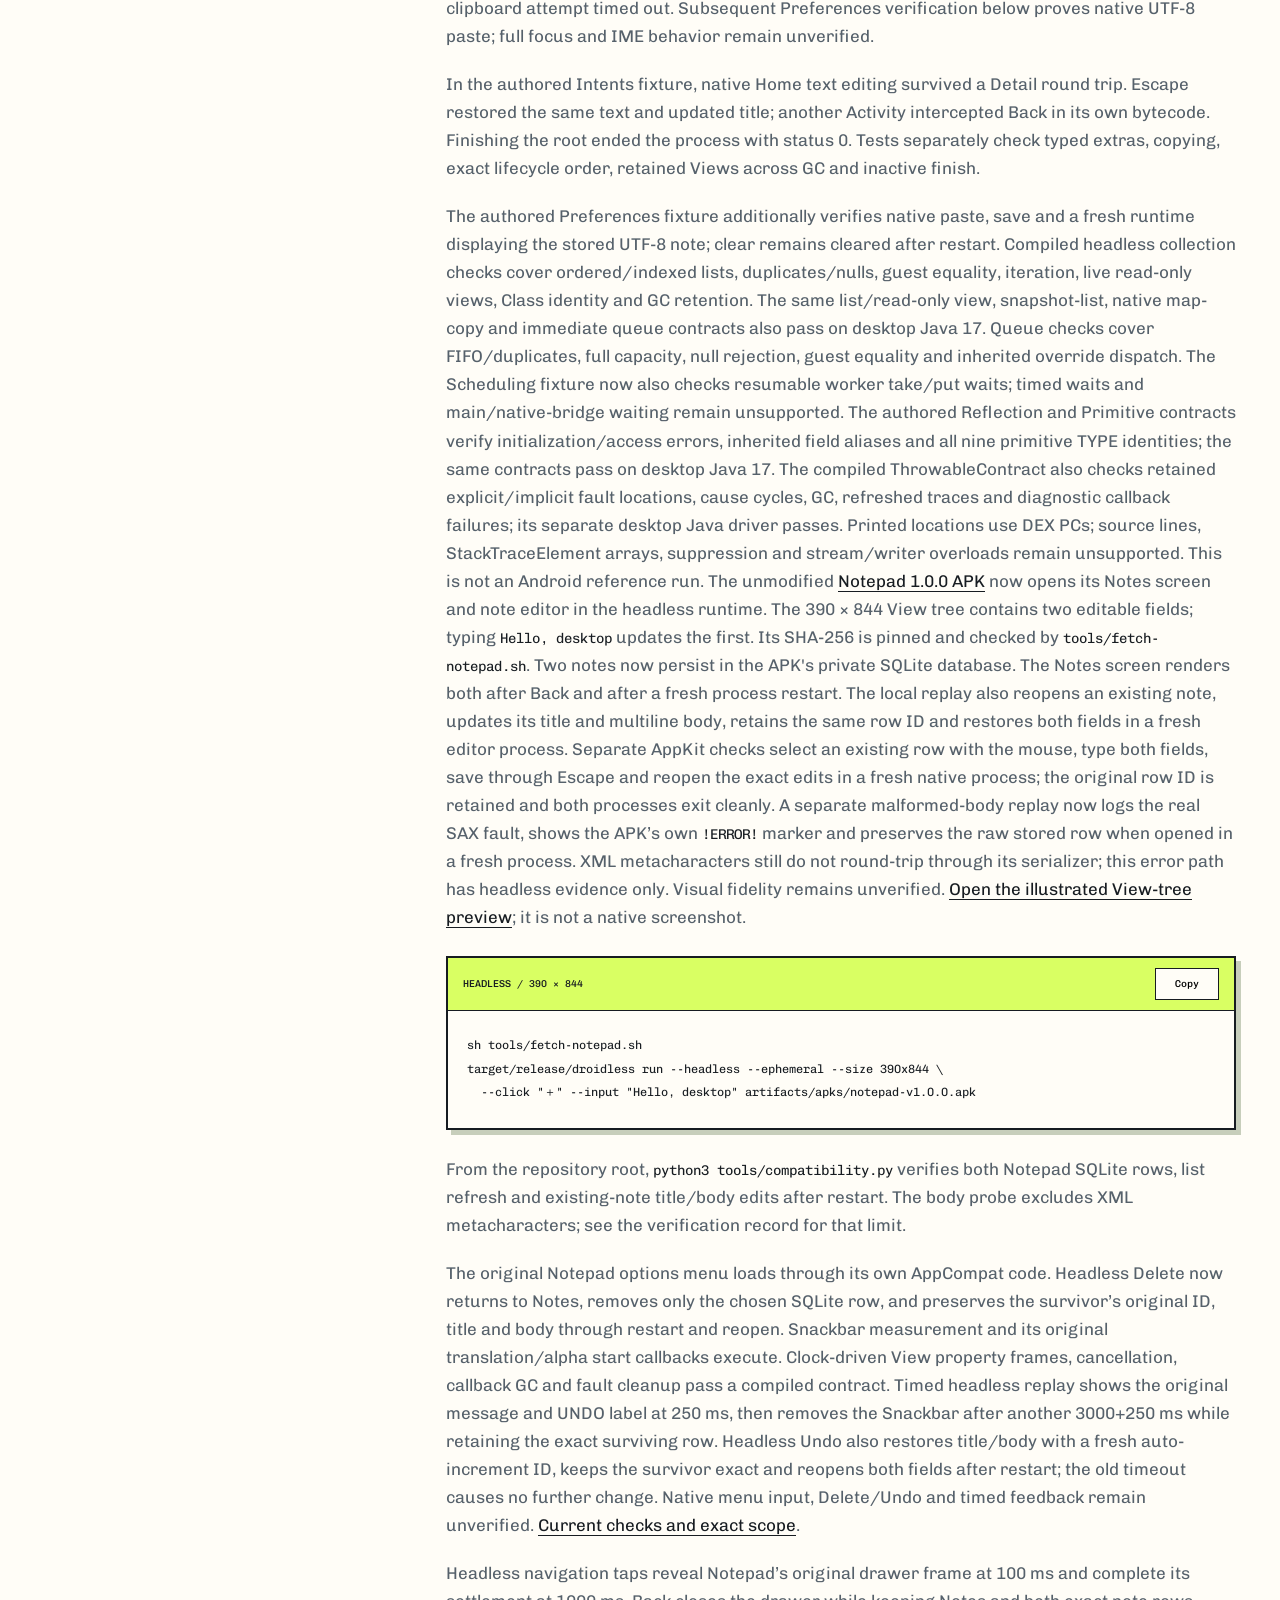
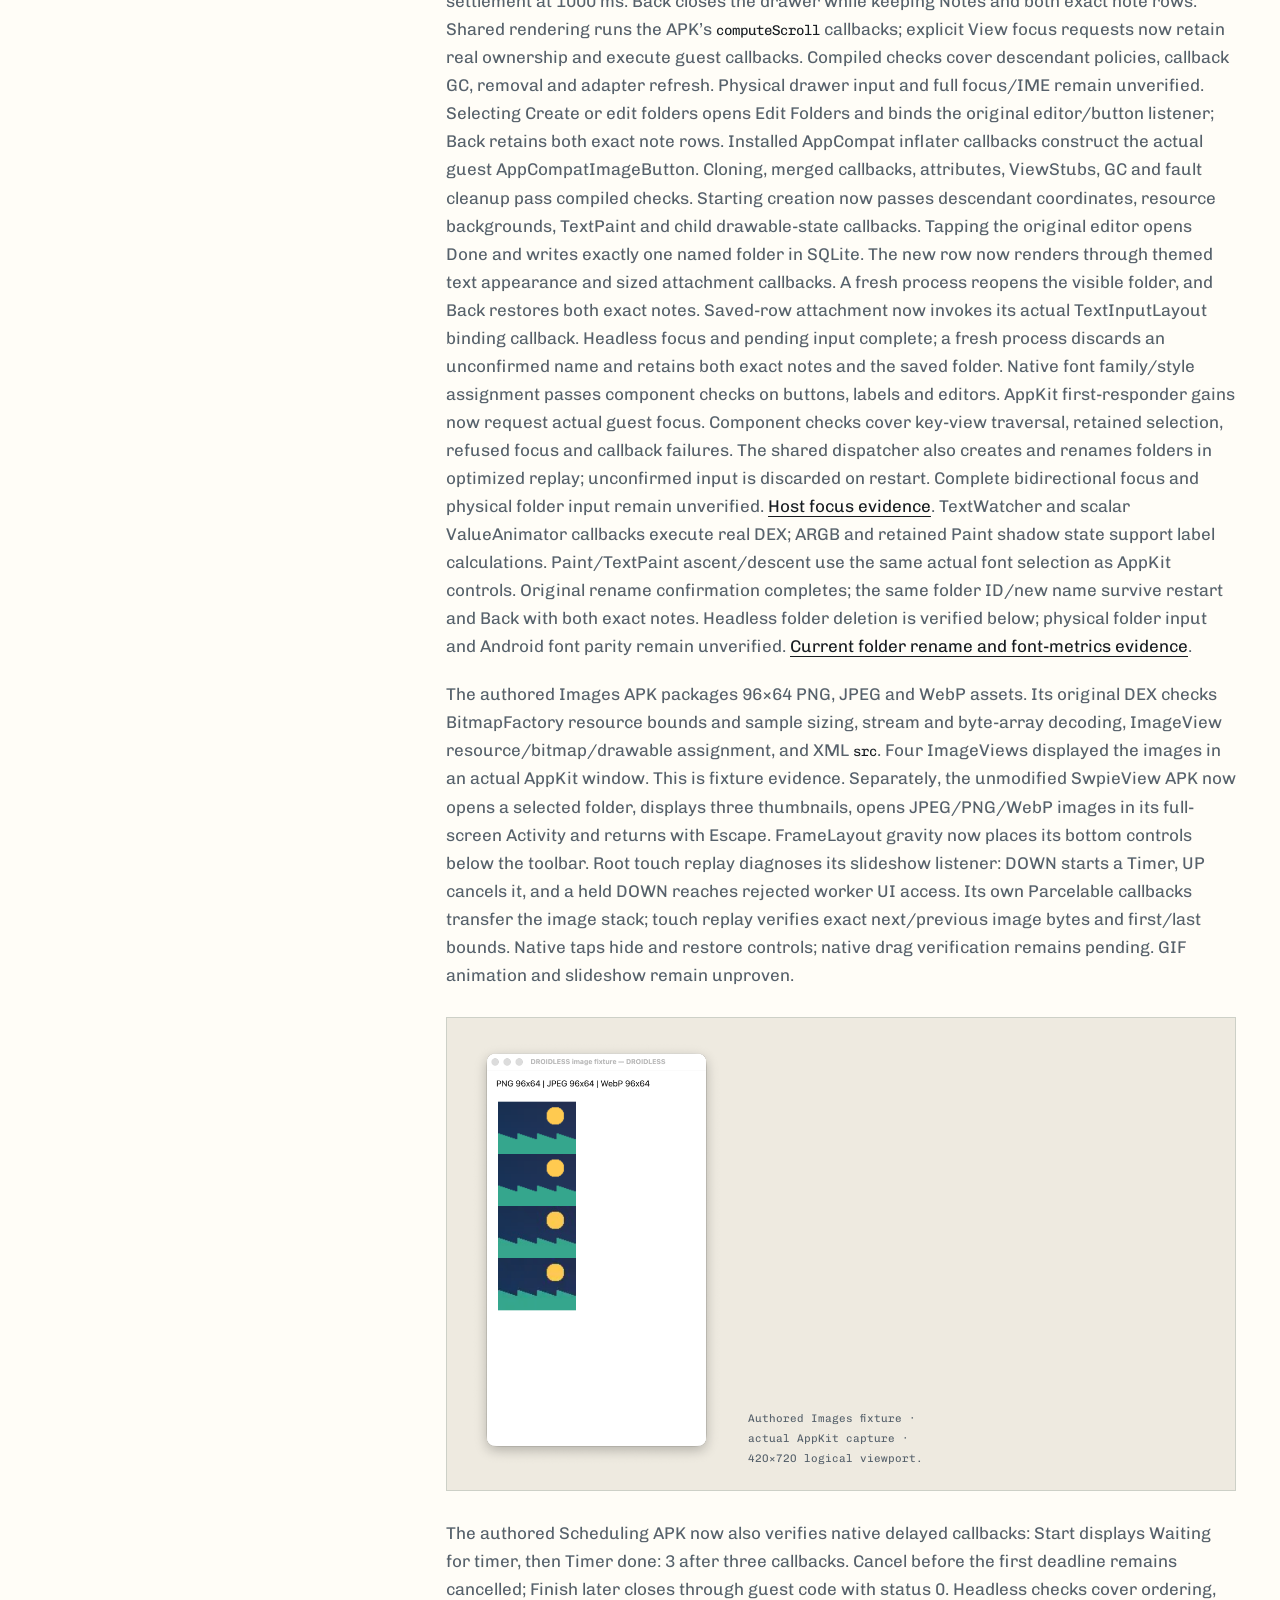
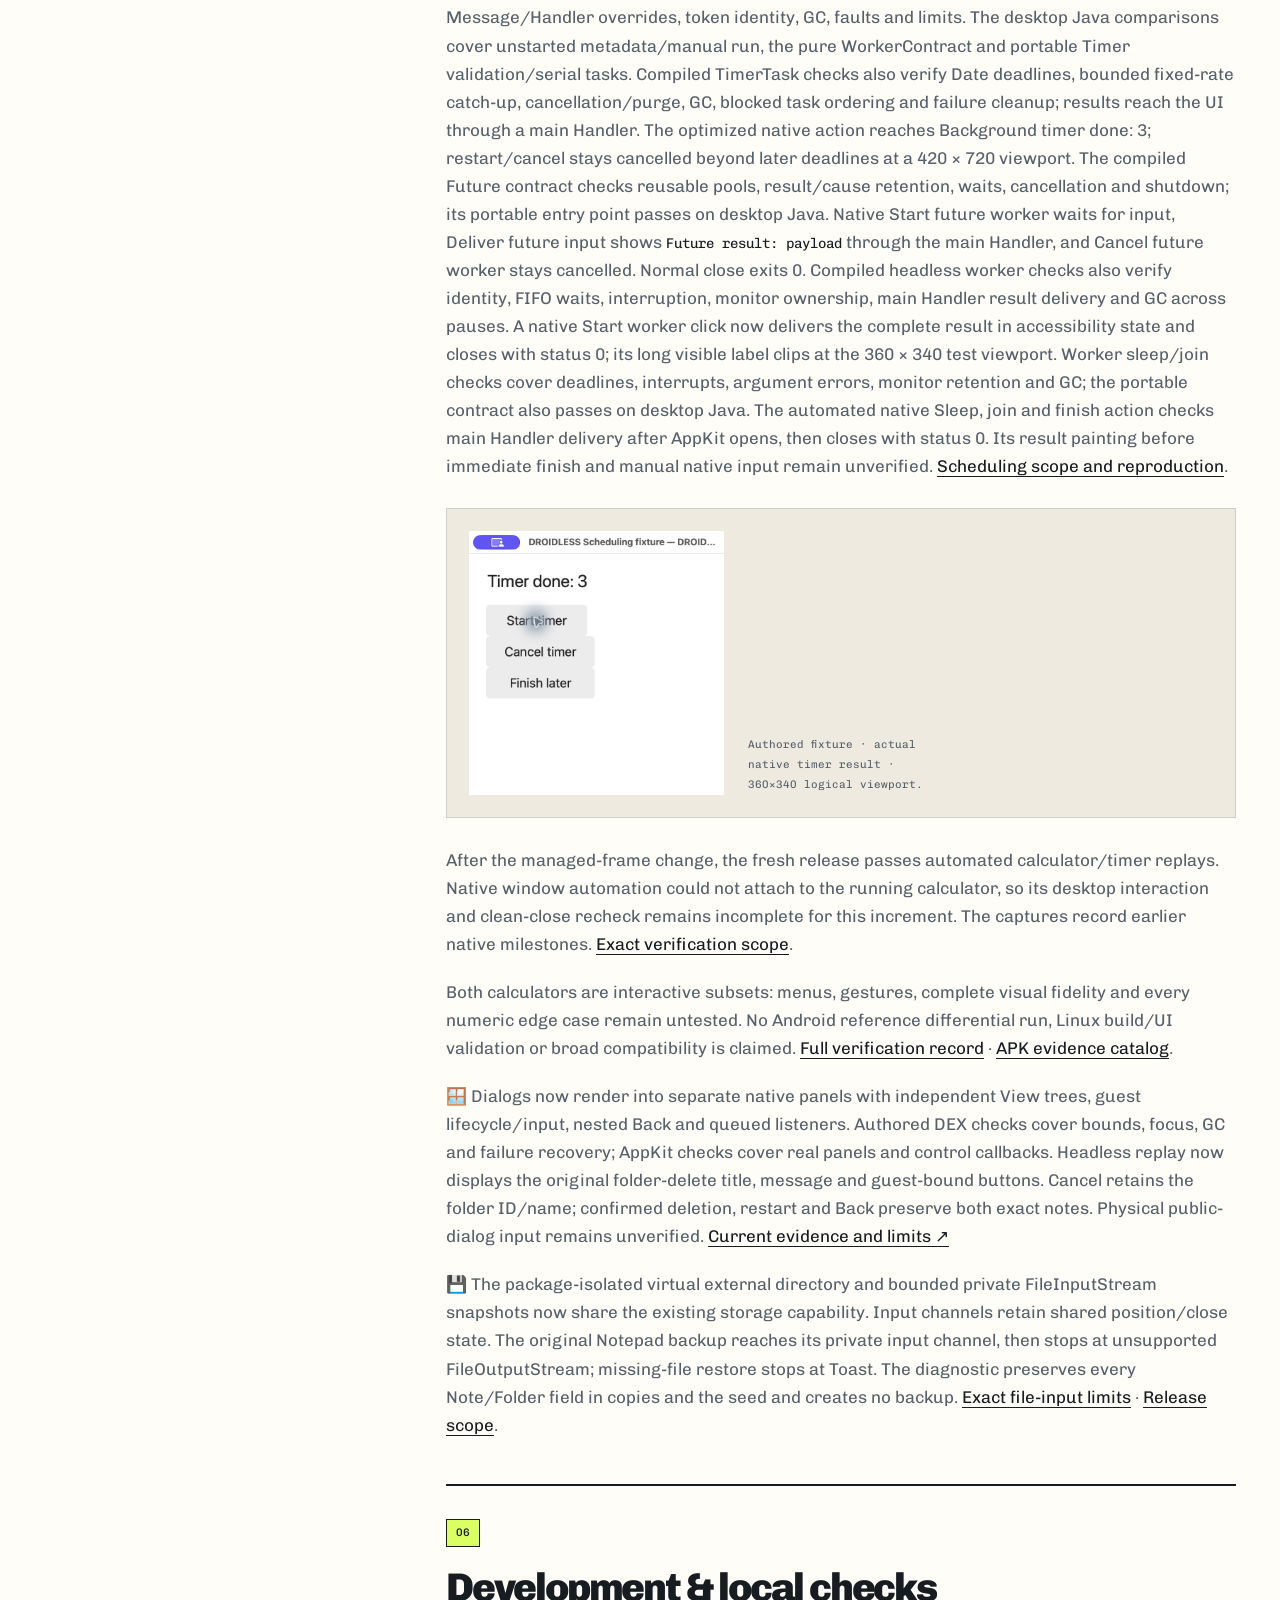
==== commit f436c104: "docs: give the README a new habitat and feature v0.2.0" ====
--- a/site/docs.html
+++ b/site/docs.html
@@ -19,7 +19,7 @@
     <main class="docs-content" id="main">
       <div class="docs-title"><p class="eyebrow">DROIDLESS / Documentation</p><h1>Peek under<br><em>the hood.</em></h1><p>Build it, inspect an APK, and follow the point where Android bytecode meets native desktop UI.</p></div>
 
-      <section id="quickstart" aria-labelledby="quickstart-title"><span class="doc-number">01</span><h2 id="quickstart-title">Build &amp; run</h2><p>This notebook describes current source, including navigation, persistent preferences, Java collections, APK-local reflection, main-thread scheduling, bounded guest workers and the new calculator demo added after v0.1.0. The release archive retains its original preview scope. Install Rust 1.95.0 and, on macOS, Xcode Command Line Tools for the Objective-C/AppKit bridge. The runtime build does not require an Android SDK. <a href="reference/releases/0.1.0.md">Read the preview scope notes</a>.</p>
+      <section id="quickstart" aria-labelledby="quickstart-title"><span class="doc-number">01</span><h2 id="quickstart-title">Build &amp; run</h2><p>The v0.2.0 macOS ARM64 preview includes navigation, persistent notes/preferences, Java collections, APK-local reflection, scheduling, bounded guest workers, native image viewing, modal panels and bounded private file input. The archive packages five authored fixtures and three hash-checking public APK fetch helpers. Install Rust 1.95.0 and, on macOS, Xcode Command Line Tools for the Objective-C/AppKit bridge. The runtime build does not require an Android SDK. <a href="reference/releases/0.2.0.md">Read the preview scope notes</a>.</p>
         <div class="code-block"><div class="code-header"><span>BUILD FROM SOURCE</span><button class="copy-button" type="button" data-copy="docs-build" aria-label="Copy source build commands">Copy</button></div><pre><code id="docs-build">git clone https://github.com/OthmaneBlial/droidless.git
 cd droidless
 cargo build --release --locked
@@ -75,7 +75,7 @@
         <div class="code-block"><div class="code-header"><span>SIMPLECALCULATOR.APK / SHA-256</span><button class="copy-button" type="button" data-copy="hash-code" aria-label="Copy Simple Calculator SHA-256">Copy</button></div><pre><code id="hash-code">7c1adc93607c8511a3abd379f74765747d2ae72fb70c4ff5c471f13e94b98921</code></pre></div>
         <p>Native macOS button clicks demonstrated <code>7 + 5 = → 12</code>, <code>8 × 8 = → 64</code> and <code>9 / 3 = → 3</code>. The screenshot below captures the first result. The logical viewport is 192×400; table stretching, gradients and Android theme fidelity remain incomplete.</p>
         <figure class="docs-screenshot"><a href="assets/simple-calculator-native.png"><img src="assets/simple-calculator-native.png" alt="Real Simple Calculator native macOS window showing the calculated result 12." width="384" height="864" loading="lazy"></a><figcaption>Actual native UI capture. Open image for full resolution.</figcaption></figure>
-        <p>Seven headless cases verify arithmetic, decimals, multiple digits and clear through this APK’s own callbacks. Native Escape dispatches Back and exits with status 0 after pause/stop/destroy. Build current source for this demo; the v0.1.0 archive retains its earlier KasCalc scope. The public APK is neither modified nor redistributed.</p>
+        <p>Seven headless cases verify arithmetic, decimals, multiple digits and clear through this APK’s own callbacks. Native Escape dispatches Back and exits with status 0 after pause/stop/destroy. This runtime is included in v0.2.0; the calculator is fetched unchanged from upstream. The public APK is neither modified nor redistributed.</p>
         <p>The macOS executable’s linked-library inspection showed AppKit, QuartzCore, Foundation and system libraries, with no Android runtime. No emulator or Android subprocess fallback participates in execution.</p>
         <p>Separately, ten headless KasCalc cases passed through its own listeners: addition, multiplication, division, subtraction, decimals, square/cube roots, backspace, sign and reset. Headless KeyEvent replay produced <code>2.0</code> for <code>7 − 5 =</code>.</p>
         <p>Automated tests also execute the unmodified <a href="https://github.com/krossovochkin/SmallestAPK">SmallestAPK</a> Hello World app and a separately labeled DROIDLESS-authored Counter fixture. In the current native Counter build, setting the text field to <code>Bonjour</code> and clicking <code>Copy input</code> displayed <code>Bonjour</code> through the APK callback. An ordinary native letter key reached its <code>OnKeyListener</code>, displaying <code>key 45</code> for the logical q supplied by the French host keyboard layout; the consumed key did not enter the field.</p>
@@ -85,7 +85,7 @@
 target/release/droidless run --headless --ephemeral --size 390x844 \
   --click "＋" --input "Hello, desktop" artifacts/apks/notepad-v1.0.0.apk</code></pre></div><p>From the repository root, <code>python3 tools/compatibility.py</code> verifies both Notepad SQLite rows, list refresh and existing-note title/body edits after restart. The body probe excludes XML metacharacters; see the verification record for that limit.</p>
         <p>The original Notepad options menu loads through its own AppCompat code. Headless Delete now returns to Notes, removes only the chosen SQLite row, and preserves the survivor’s original ID, title and body through restart and reopen. Snackbar measurement and its original translation/alpha start callbacks execute. Clock-driven View property frames, cancellation, callback GC and fault cleanup pass a compiled contract. Timed headless replay shows the original message and UNDO label at 250 ms, then removes the Snackbar after another 3000+250 ms while retaining the exact surviving row. Headless Undo also restores title/body with a fresh auto-increment ID, keeps the survivor exact and reopens both fields after restart; the old timeout causes no further change. Native menu input, Delete/Undo and timed feedback remain unverified. <a href="reference/verification.md#current-source-original-notepad-undo">Current checks and exact scope</a>.</p>
-        <p>Headless navigation taps reveal Notepad’s original drawer frame at 100 ms and complete its settlement at 1000 ms. Back closes the drawer while keeping Notes and both exact note rows. Shared rendering runs the APK’s <code>computeScroll</code> callbacks; explicit View focus requests now retain real ownership and execute guest callbacks. Compiled checks cover descendant policies, callback GC, removal and adapter refresh. Physical drawer input and full focus/IME remain unverified. Selecting Create or edit folders opens Edit Folders and binds the original editor/button listener; Back retains both exact note rows. Installed AppCompat inflater callbacks construct the actual guest AppCompatImageButton. Cloning, merged callbacks, attributes, ViewStubs, GC and fault cleanup pass compiled checks. Starting creation now passes descendant coordinates, resource backgrounds, TextPaint and child drawable-state callbacks. Tapping the original editor opens Done and writes exactly one named folder in SQLite. The new row now renders through themed text appearance and sized attachment callbacks. A fresh process reopens the visible folder, and Back restores both exact notes. Saved-row attachment now invokes its actual TextInputLayout binding callback. Headless focus and pending input complete; a fresh process discards an unconfirmed name and retains both exact notes and the saved folder. Native font family/style assignment passes component checks on buttons, labels and editors. AppKit first-responder gains now request actual guest focus. Component checks cover key-view traversal, retained selection, refused focus and callback failures. The shared dispatcher also creates and renames folders in optimized replay; unconfirmed input is discarded on restart. Complete bidirectional focus and physical folder input remain unverified. <a href="reference/verification.md#current-source-native-editor-focus-bridge">Host focus evidence</a>. TextWatcher and scalar ValueAnimator callbacks execute real DEX; ARGB and retained Paint shadow state support label calculations. Paint/TextPaint ascent/descent use the same actual font selection as AppKit controls. Original rename confirmation completes; the same folder ID/new name survive restart and Back with both exact notes. Folder deletion and native folder input remain unverified; Android font parity is not established. <a href="reference/verification.md#current-source-folder-rename-and-host-font-metrics">Current folder rename and font-metrics evidence</a>.</p>
+        <p>Headless navigation taps reveal Notepad’s original drawer frame at 100 ms and complete its settlement at 1000 ms. Back closes the drawer while keeping Notes and both exact note rows. Shared rendering runs the APK’s <code>computeScroll</code> callbacks; explicit View focus requests now retain real ownership and execute guest callbacks. Compiled checks cover descendant policies, callback GC, removal and adapter refresh. Physical drawer input and full focus/IME remain unverified. Selecting Create or edit folders opens Edit Folders and binds the original editor/button listener; Back retains both exact note rows. Installed AppCompat inflater callbacks construct the actual guest AppCompatImageButton. Cloning, merged callbacks, attributes, ViewStubs, GC and fault cleanup pass compiled checks. Starting creation now passes descendant coordinates, resource backgrounds, TextPaint and child drawable-state callbacks. Tapping the original editor opens Done and writes exactly one named folder in SQLite. The new row now renders through themed text appearance and sized attachment callbacks. A fresh process reopens the visible folder, and Back restores both exact notes. Saved-row attachment now invokes its actual TextInputLayout binding callback. Headless focus and pending input complete; a fresh process discards an unconfirmed name and retains both exact notes and the saved folder. Native font family/style assignment passes component checks on buttons, labels and editors. AppKit first-responder gains now request actual guest focus. Component checks cover key-view traversal, retained selection, refused focus and callback failures. The shared dispatcher also creates and renames folders in optimized replay; unconfirmed input is discarded on restart. Complete bidirectional focus and physical folder input remain unverified. <a href="reference/verification.md#current-source-native-editor-focus-bridge">Host focus evidence</a>. TextWatcher and scalar ValueAnimator callbacks execute real DEX; ARGB and retained Paint shadow state support label calculations. Paint/TextPaint ascent/descent use the same actual font selection as AppKit controls. Original rename confirmation completes; the same folder ID/new name survive restart and Back with both exact notes. Headless folder deletion is verified below; physical folder input and Android font parity remain unverified. <a href="reference/verification.md#current-source-folder-rename-and-host-font-metrics">Current folder rename and font-metrics evidence</a>.</p>
         <p>The authored Images APK packages 96×64 PNG, JPEG and WebP assets. Its original DEX checks BitmapFactory resource bounds and sample sizing, stream and byte-array decoding, ImageView resource/bitmap/drawable assignment, and XML <code>src</code>. Four ImageViews displayed the images in an actual AppKit window. This is fixture evidence. Separately, the unmodified SwpieView APK now opens a selected folder, displays three thumbnails, opens JPEG/PNG/WebP images in its full-screen Activity and returns with Escape. FrameLayout gravity now places its bottom controls below the toolbar. Root touch replay diagnoses its slideshow listener: DOWN starts a Timer, UP cancels it, and a held DOWN reaches rejected worker UI access. Its own Parcelable callbacks transfer the image stack; touch replay verifies exact next/previous image bytes and first/last bounds. Native taps hide and restore controls; native drag verification remains pending. GIF animation and slideshow remain unproven.</p>
         <figure class="docs-screenshot"><a href="assets/images-native.png"><img src="assets/images-native.png" alt="Actual DROIDLESS native window showing four ImageViews displaying PNG, JPEG and WebP artwork." width="488" height="820" loading="lazy"></a><figcaption>Authored Images fixture · actual AppKit capture · 420×720 logical viewport.</figcaption></figure>
         <p>The authored Scheduling APK now also verifies native delayed callbacks: Start displays Waiting for timer, then Timer done: 3 after three callbacks. Cancel before the first deadline remains cancelled; Finish later closes through guest code with status 0. Headless checks cover ordering, Message/Handler overrides, token identity, GC, faults and limits. The desktop Java comparisons cover unstarted metadata/manual run, the pure WorkerContract and portable Timer validation/serial tasks. Compiled TimerTask checks also verify Date deadlines, bounded fixed-rate catch-up, cancellation/purge, GC, blocked task ordering and failure cleanup; results reach the UI through a main Handler. The optimized native action reaches Background timer done: 3; restart/cancel stays cancelled beyond later deadlines at a 420 × 720 viewport. The compiled Future contract checks reusable pools, result/cause retention, waits, cancellation and shutdown; its portable entry point passes on desktop Java. Native Start future worker waits for input, Deliver future input shows <code>Future result: payload</code> through the main Handler, and Cancel future worker stays cancelled. Normal close exits 0. Compiled headless worker checks also verify identity, FIFO waits, interruption, monitor ownership, main Handler result delivery and GC across pauses. A native Start worker click now delivers the complete result in accessibility state and closes with status 0; its long visible label clips at the 360 × 340 test viewport. Worker sleep/join checks cover deadlines, interrupts, argument errors, monitor retention and GC; the portable contract also passes on desktop Java. The automated native Sleep, join and finish action checks main Handler delivery after AppKit opens, then closes with status 0. Its result painting before immediate finish and manual native input remain unverified. <a href="reference/threading.md">Scheduling scope and reproduction</a>.</p>
@@ -95,12 +95,13 @@
       </section>
 
       <p>🪟 Dialogs now render into separate native panels with independent View trees, guest lifecycle/input, nested Back and queued listeners. Authored DEX checks cover bounds, focus, GC and failure recovery; AppKit checks cover real panels and control callbacks. Headless replay now displays the original folder-delete title, message and guest-bound buttons. Cancel retains the folder ID/name; confirmed deletion, restart and Back preserve both exact notes. Physical public-dialog input remains unverified. <a href="reference/verification.md#current-source-public-folder-deletion-and-text-ellipses">Current evidence and limits ↗</a></p>
+      <p>💾 The package-isolated virtual external directory and bounded private FileInputStream snapshots now share the existing storage capability. Input channels retain shared position/close state. The original Notepad backup reaches its private input channel, then stops at unsupported FileOutputStream; missing-file restore stops at Toast. The diagnostic preserves every Note/Folder field in copies and the seed and creates no backup. <a href="reference/storage.md">Exact file-input limits</a> · <a href="reference/releases/0.2.0.md">Release scope</a>.</p>
       <section id="development" aria-labelledby="development-title"><span class="doc-number">06</span><h2 id="development-title">Development &amp; local checks</h2><p>All CI runs locally. The script checks formatting, compilation, tests, Clippy warnings and the release build. No GitHub Actions workflow is installed.</p>
         <div class="code-block"><div class="code-header"><span>LOCAL CI</span><button class="copy-button" type="button" data-copy="ci-code" aria-label="Copy local CI command">Copy</button></div><pre><code id="ci-code">sh tools/ci.sh</code></pre></div>
         <p>Parser tests reject truncated DEX/XML/APK data, invalid indexes, unsafe ZIP paths and duplicate ZIP entries. Runtime tests exercise real D8-generated arithmetic, wide values, arrays/covariance, inherited interface dispatch, explicit/implicit exceptions across 17 fault paths, catch-all/finally, lifecycle, resources, XML layouts and input callbacks.</p>
         <p>Managed DEX calls now pause/resume with their caller/callee frames retained. Compiled checks collect between each instruction and verify reference/wide returns, catches/finally, diagnostic stacks and limits. The normal FrameContract also passes on desktop Java; native bridges and class initialization remain synchronous within a step. Bounded workers now use these frames for queue/monitor waits; suspension across a synchronous native bridge/initializer remains unsupported. <a href="reference/dex-vm.md">Frame semantics</a>.</p>
         <p>Failed-initialization tests cover wrapping versus Error propagation, subsequent <code>NoClassDefFoundError</code>, and cause retention across garbage collection.</p>
-        <p>Local CI passes 145 Rust tests, checks native font family/style assignment and matching ascent/descent on three AppKit control types, verifies native editor focus/selection/refusal, separate dialog panels/control callbacks, foreground/clipping paint and full accessibility labels for shortened text, and also runs 4,096 seeded APK/DEX/XML/resource mutations without panics. The compatibility replay checks the authored XML pull parser, PNG/JPEG/WebP fixture and four ImageViews, plus grid item clicks, adapter refresh, child result delivery, Back cancellation, three selected-folder images and SwpieView full-screen viewing/Back through guest Parcelable reconstruction, image swipes and confirmed tap hide/show. The authored touch contract also covers coordinate translation, capture, click fallback, double taps, show/long press, scroll/fling, cancellation and callback GC/error cleanup. Native photo-grid clicks, disabled items and refresh are verified; viewport recycling and touch scrolling remain unsupported. This is deterministic smoke coverage; a continuous coverage-guided fuzz campaign remains future work. GitHub Actions are disabled.</p>
+        <p>Local CI passes 147 Rust tests, checks native font family/style assignment and matching ascent/descent on three AppKit control types, verifies native editor focus/selection/refusal, separate dialog panels/control callbacks, foreground/clipping paint and full accessibility labels for shortened text, and also runs 4,096 seeded APK/DEX/XML/resource mutations without panics. The compatibility replay checks the authored XML pull parser, PNG/JPEG/WebP fixture and four ImageViews, plus grid item clicks, adapter refresh, child result delivery, Back cancellation, three selected-folder images and SwpieView full-screen viewing/Back through guest Parcelable reconstruction, image swipes and confirmed tap hide/show. The authored touch contract also covers coordinate translation, capture, click fallback, double taps, show/long press, scroll/fling, cancellation and callback GC/error cleanup. Native photo-grid clicks, disabled items and refresh are verified; viewport recycling and touch scrolling remain unsupported. This is deterministic smoke coverage; a continuous coverage-guided fuzz campaign remains future work. GitHub Actions are disabled.</p>
         <p>The independent calculator replay is a separate local check. It verifies both fetched APK digests and tests actual headless TextView/EditText results:</p>
         <div class="code-block"><div class="code-header"><span>17 CASES / TWO INDEPENDENT APKs</span><button class="copy-button" type="button" data-copy="compat-code" aria-label="Copy calculator compatibility command">Copy</button></div><pre><code id="compat-code">sh tools/fetch-kascalc.sh
 sh tools/fetch-simple-calculator.sh
@@ -111,11 +112,11 @@
       </section>
 
       <section id="reference" aria-labelledby="reference-title"><span class="doc-number">07</span><h2 id="reference-title">Source documents</h2><p>Download the original project documents for the exact implementation scope, evidence and next milestones. Roadmap items are future objectives.</p>
-        <nav class="reference-links" aria-label="Download repository documentation"><a href="reference/architecture.md" download="DROIDLESS-architecture.md">Architecture &amp; decisions <span aria-hidden="true">↓</span></a><a href="reference/dex-vm.md" download="DROIDLESS-dex-vm.md">DEX machine &amp; heap <span aria-hidden="true">↓</span></a><a href="reference/framework.md" download="DROIDLESS-framework.md">Framework &amp; rendering <span aria-hidden="true">↓</span></a><a href="reference/compatibility.md" download="DROIDLESS-compatibility.md">Exact compatibility limits <span aria-hidden="true">↓</span></a><a href="reference/storage.md" download="DROIDLESS-storage.md">Persistent preferences <span aria-hidden="true">↓</span></a><a href="reference/reflection.md" download="DROIDLESS-reflection.md">APK-local reflection <span aria-hidden="true">↓</span></a><a href="reference/collections.md" download="DROIDLESS-collections.md">Java collections <span aria-hidden="true">↓</span></a><a href="reference/threading.md" download="DROIDLESS-threading.md">Scheduling &amp; workers <span aria-hidden="true">↓</span></a><a href="reference/security.md" download="DROIDLESS-security.md">Security boundaries <span aria-hidden="true">↓</span></a><a href="reference/verification.md" download="DROIDLESS-verification.md">Verification record <span aria-hidden="true">↓</span></a><a href="reference/roadmap.md" download="DROIDLESS-roadmap.md">Next milestones <span aria-hidden="true">↓</span></a><a href="reference/catalog.json" download="DROIDLESS-catalog.json">APK catalog (JSON) <span aria-hidden="true">↓</span></a><a href="reference/releases/0.1.0.md" download="DROIDLESS-0.1.0-preview.md">0.1.0 preview scope <span aria-hidden="true">↓</span></a><a href="CHANGELOG.md" download="DROIDLESS-CHANGELOG.md">Changelog <span aria-hidden="true">↓</span></a></nav>
+        <nav class="reference-links" aria-label="Download repository documentation"><a href="reference/architecture.md" download="DROIDLESS-architecture.md">Architecture &amp; decisions <span aria-hidden="true">↓</span></a><a href="reference/dex-vm.md" download="DROIDLESS-dex-vm.md">DEX machine &amp; heap <span aria-hidden="true">↓</span></a><a href="reference/framework.md" download="DROIDLESS-framework.md">Framework &amp; rendering <span aria-hidden="true">↓</span></a><a href="reference/compatibility.md" download="DROIDLESS-compatibility.md">Exact compatibility limits <span aria-hidden="true">↓</span></a><a href="reference/storage.md" download="DROIDLESS-storage.md">Persistent preferences <span aria-hidden="true">↓</span></a><a href="reference/reflection.md" download="DROIDLESS-reflection.md">APK-local reflection <span aria-hidden="true">↓</span></a><a href="reference/collections.md" download="DROIDLESS-collections.md">Java collections <span aria-hidden="true">↓</span></a><a href="reference/threading.md" download="DROIDLESS-threading.md">Scheduling &amp; workers <span aria-hidden="true">↓</span></a><a href="reference/security.md" download="DROIDLESS-security.md">Security boundaries <span aria-hidden="true">↓</span></a><a href="reference/verification.md" download="DROIDLESS-verification.md">Verification record <span aria-hidden="true">↓</span></a><a href="reference/roadmap.md" download="DROIDLESS-roadmap.md">Next milestones <span aria-hidden="true">↓</span></a><a href="reference/catalog.json" download="DROIDLESS-catalog.json">APK catalog (JSON) <span aria-hidden="true">↓</span></a><a href="reference/releases/0.2.0.md" download="DROIDLESS-0.2.0-preview.md">0.2.0 preview scope <span aria-hidden="true">↓</span></a><a href="CHANGELOG.md" download="DROIDLESS-CHANGELOG.md">Changelog <span aria-hidden="true">↓</span></a></nav>
       </section>
     </main>
   </div>
-  <footer class="site-footer wrap"><a class="wordmark" href="index.html">DROIDLESS</a><p>Own the execution path. State its limits.</p><div><a href="https://github.com/OthmaneBlial/droidless">GitHub</a><a href="https://github.com/OthmaneBlial/droidless/releases/tag/v0.1.0">v0.1.0 release</a><a href="index.html">Back to overview</a></div></footer>
+  <footer class="site-footer wrap"><a class="wordmark" href="index.html">DROIDLESS</a><p>Own the execution path. State its limits.</p><div><a href="https://github.com/OthmaneBlial/droidless">GitHub</a><a href="https://github.com/OthmaneBlial/droidless/releases/tag/v0.2.0">v0.2.0 release</a><a href="index.html">Back to overview</a></div></footer>
   <p class="sr-only" id="copy-status" role="status" aria-live="polite"></p>
 </body>
 </html>
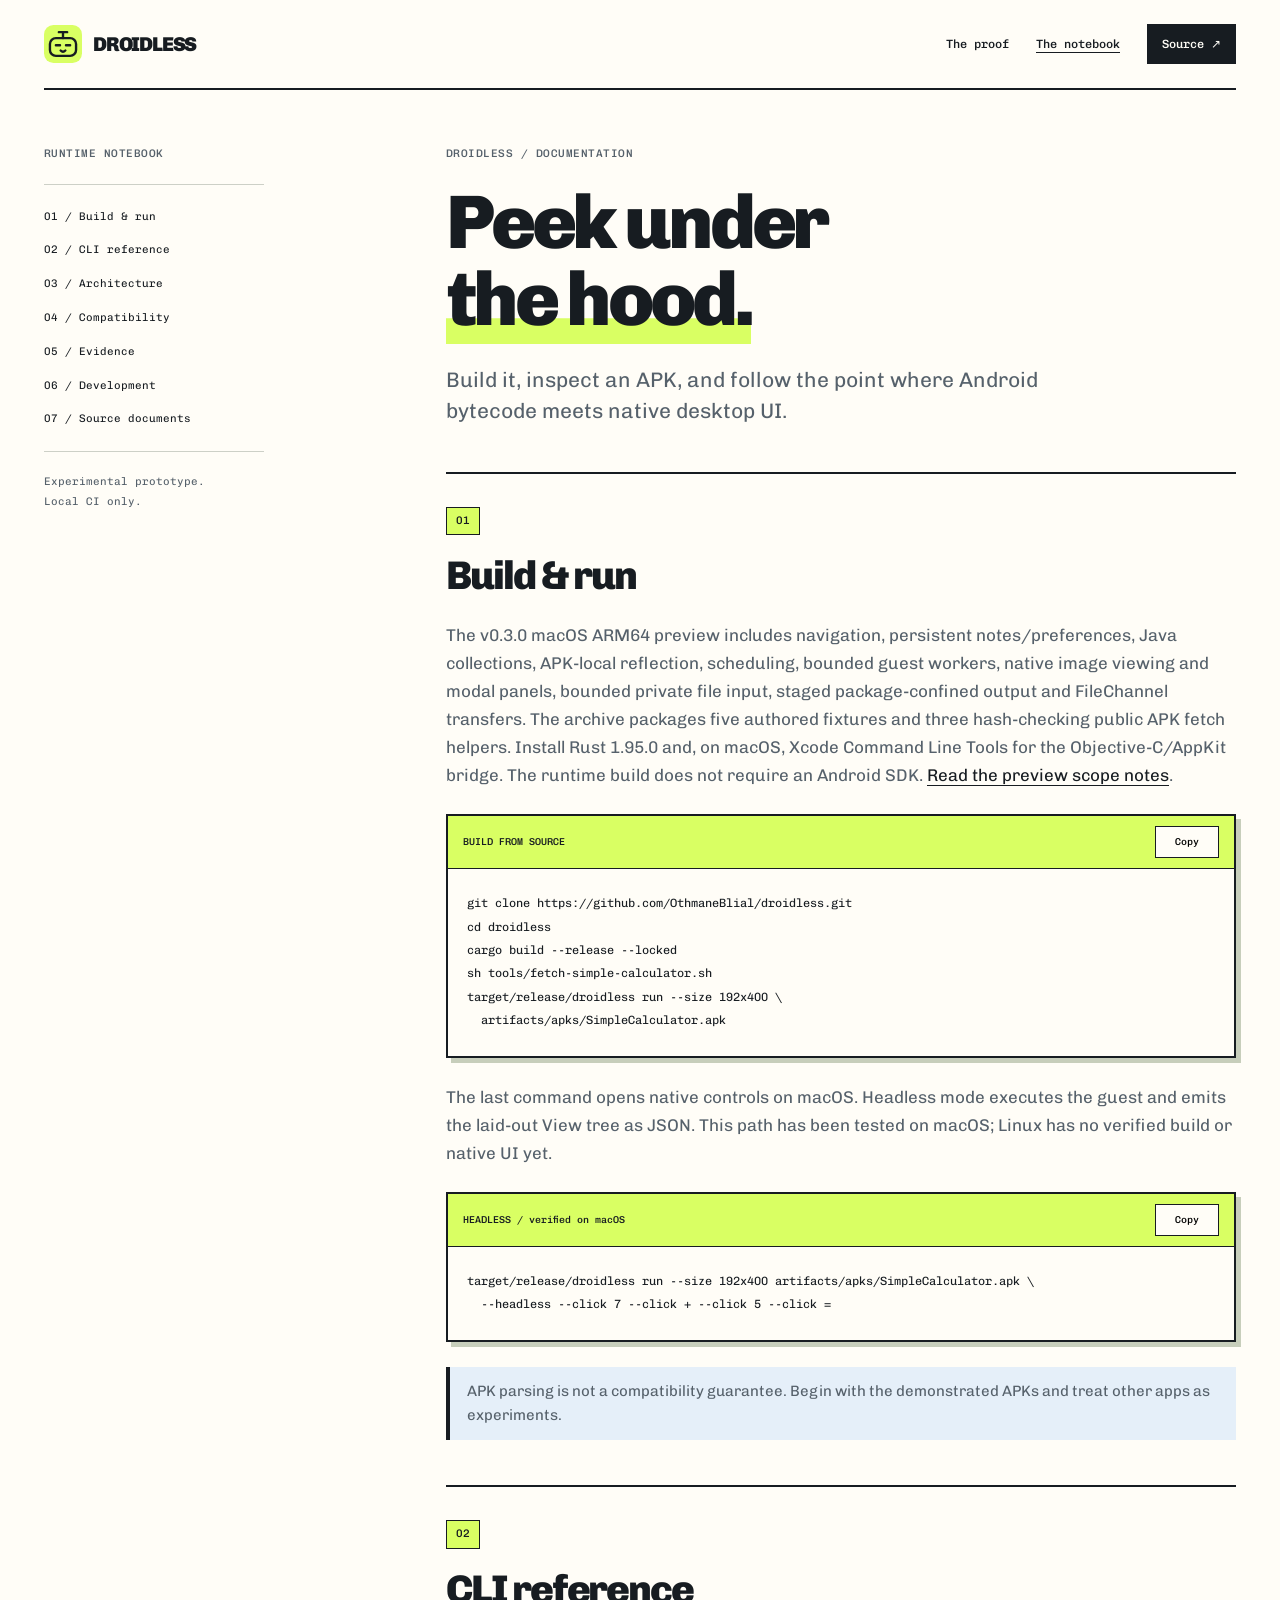
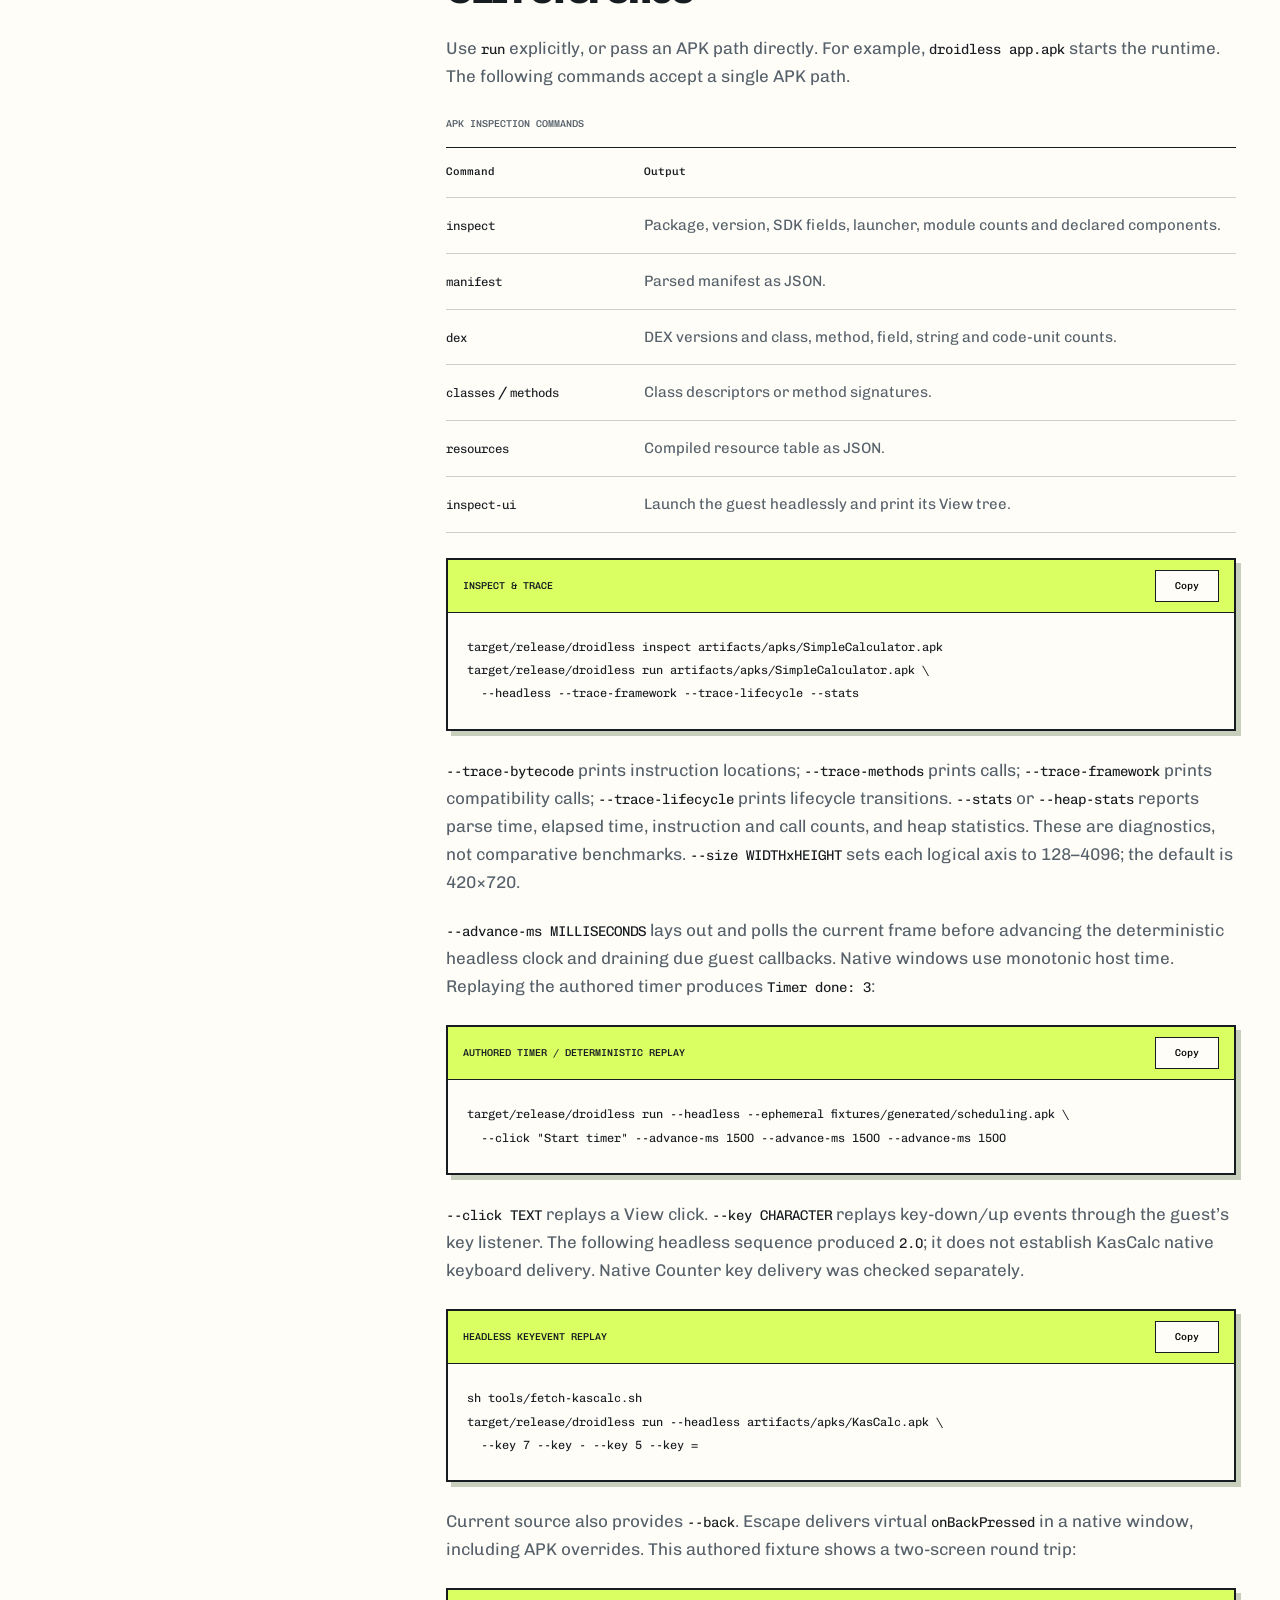
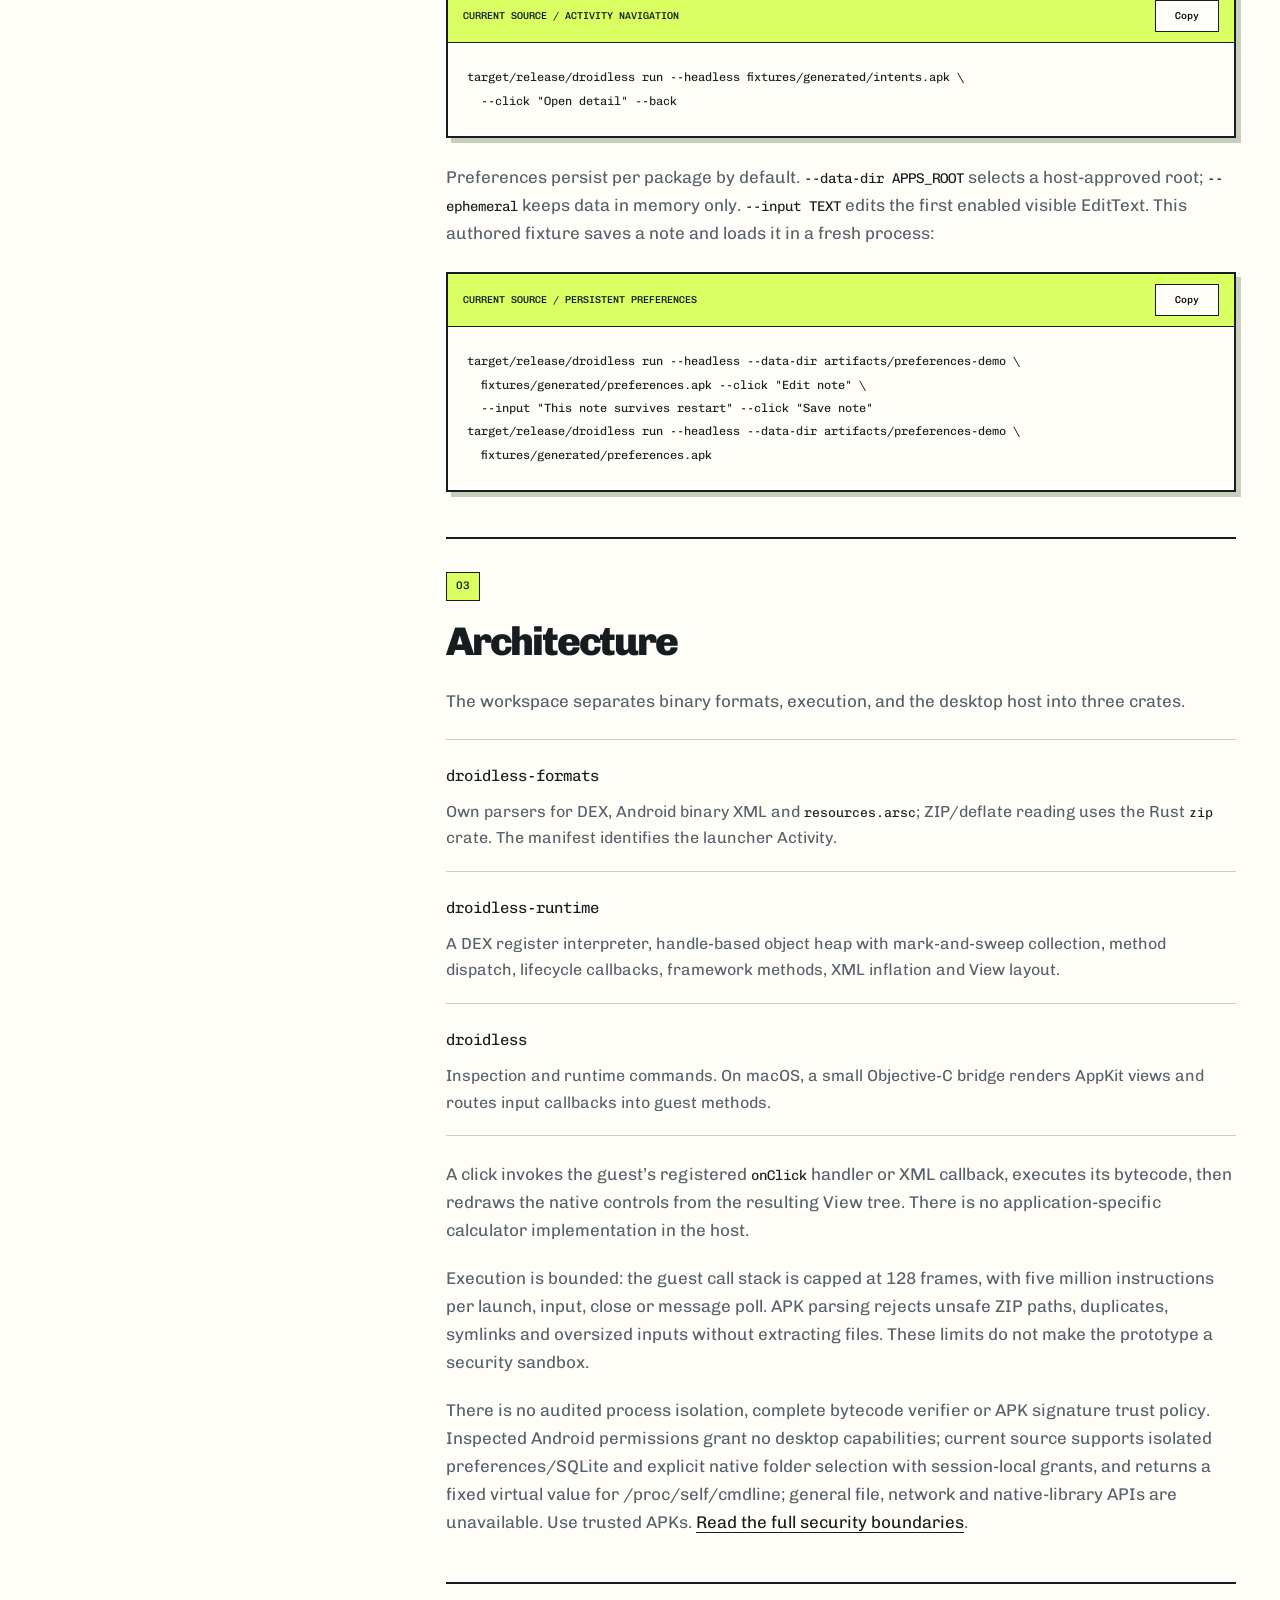
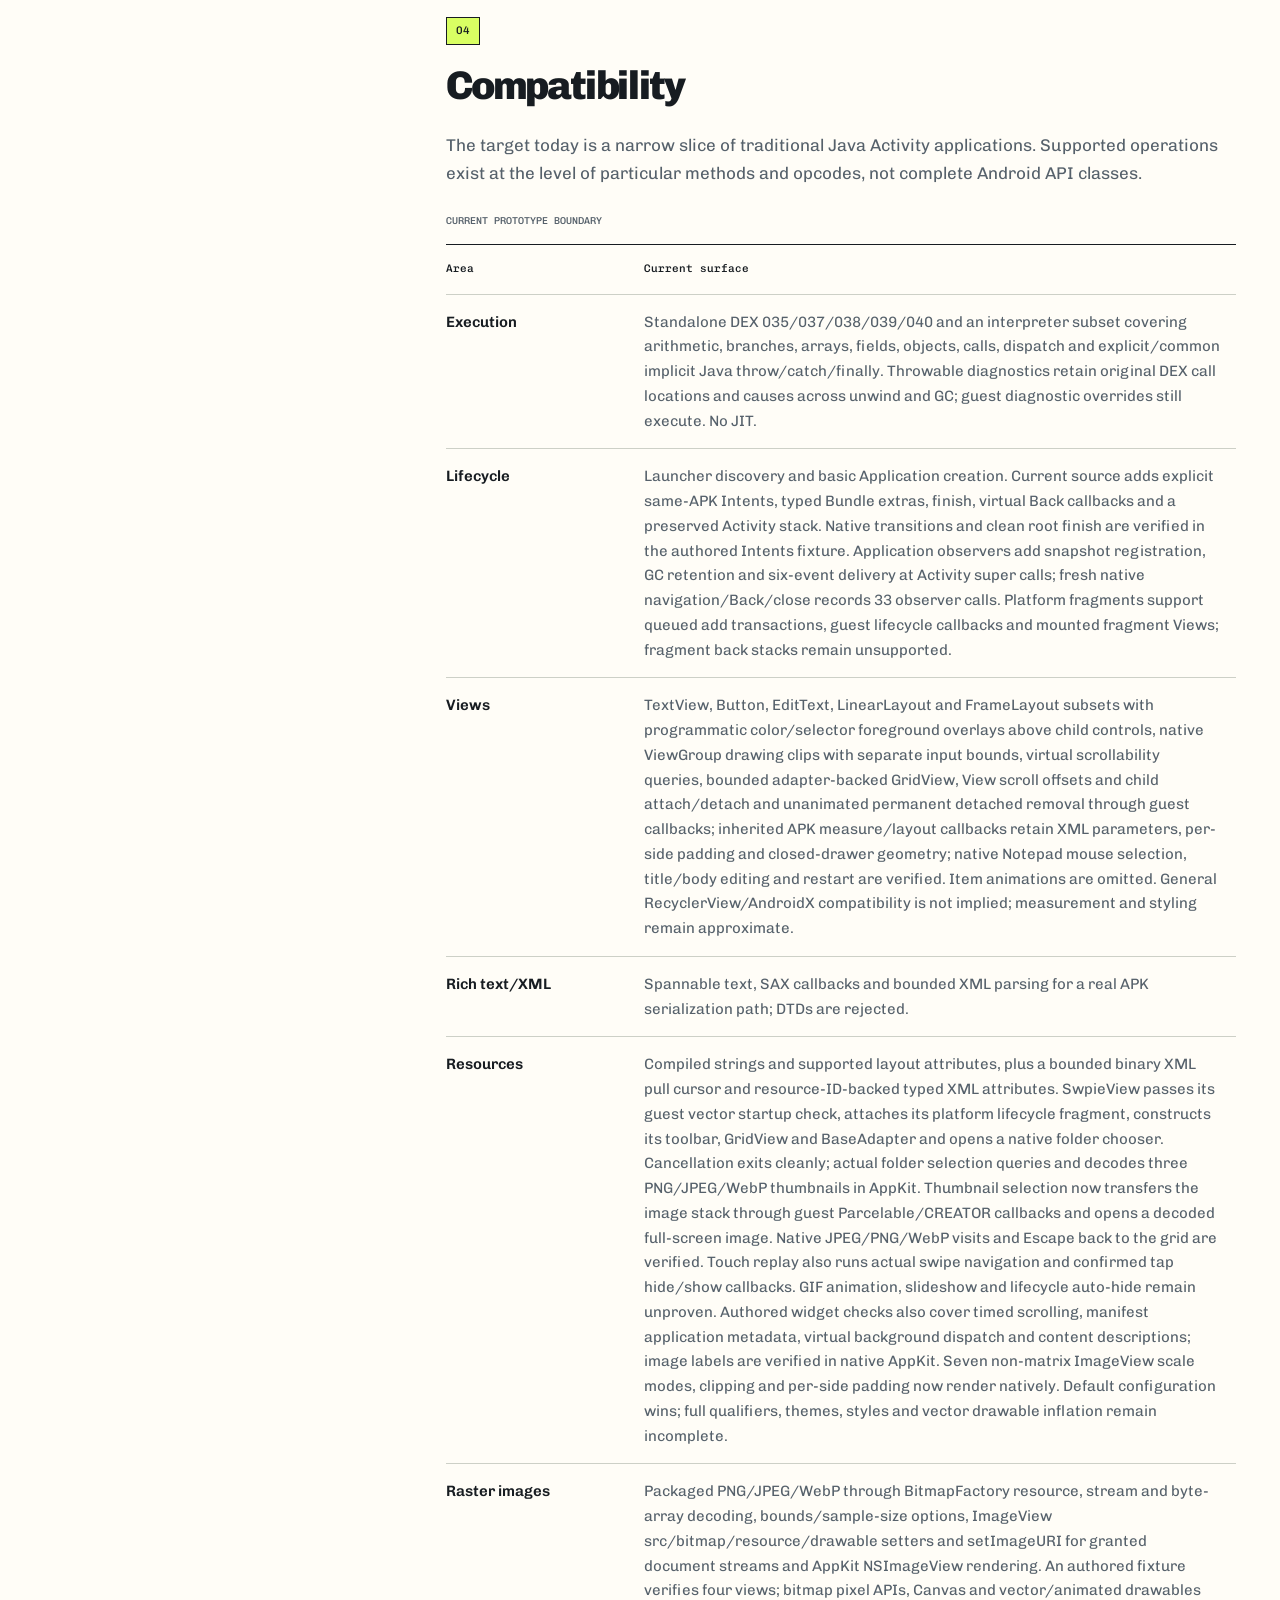
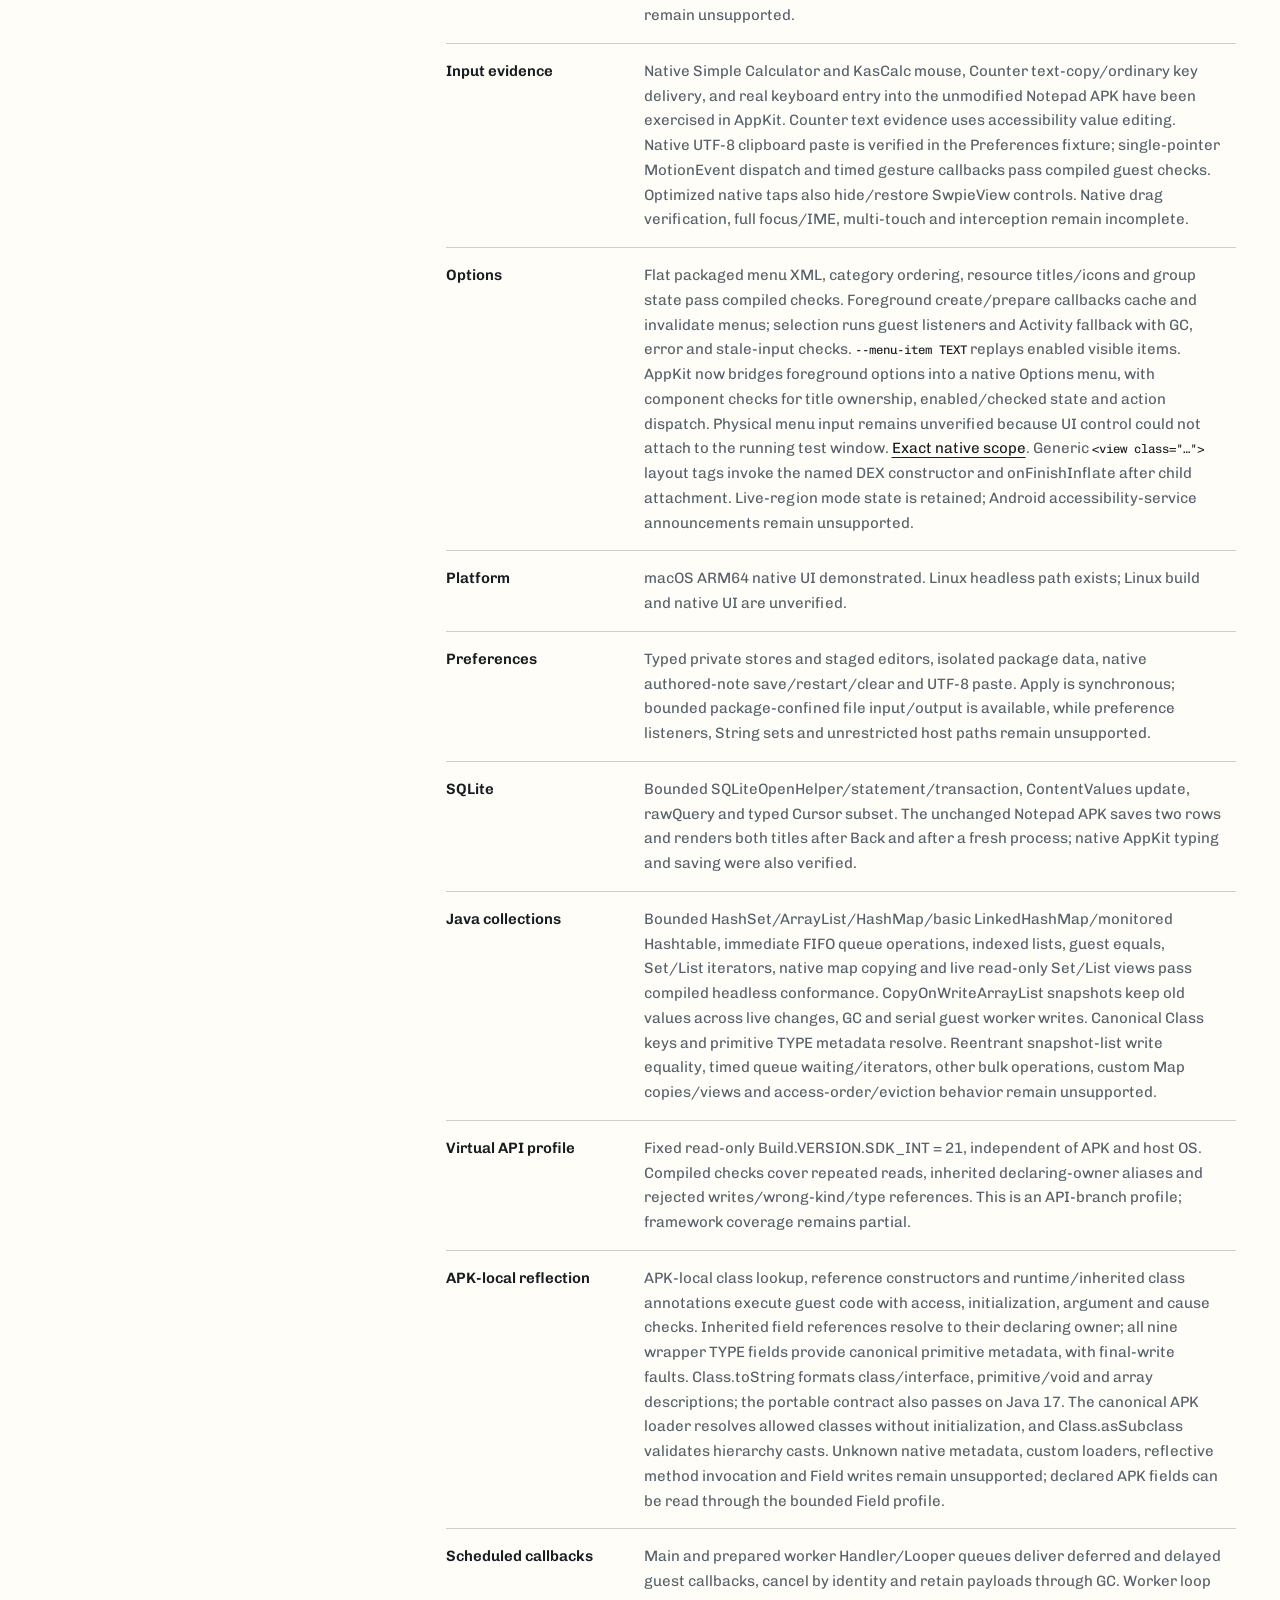
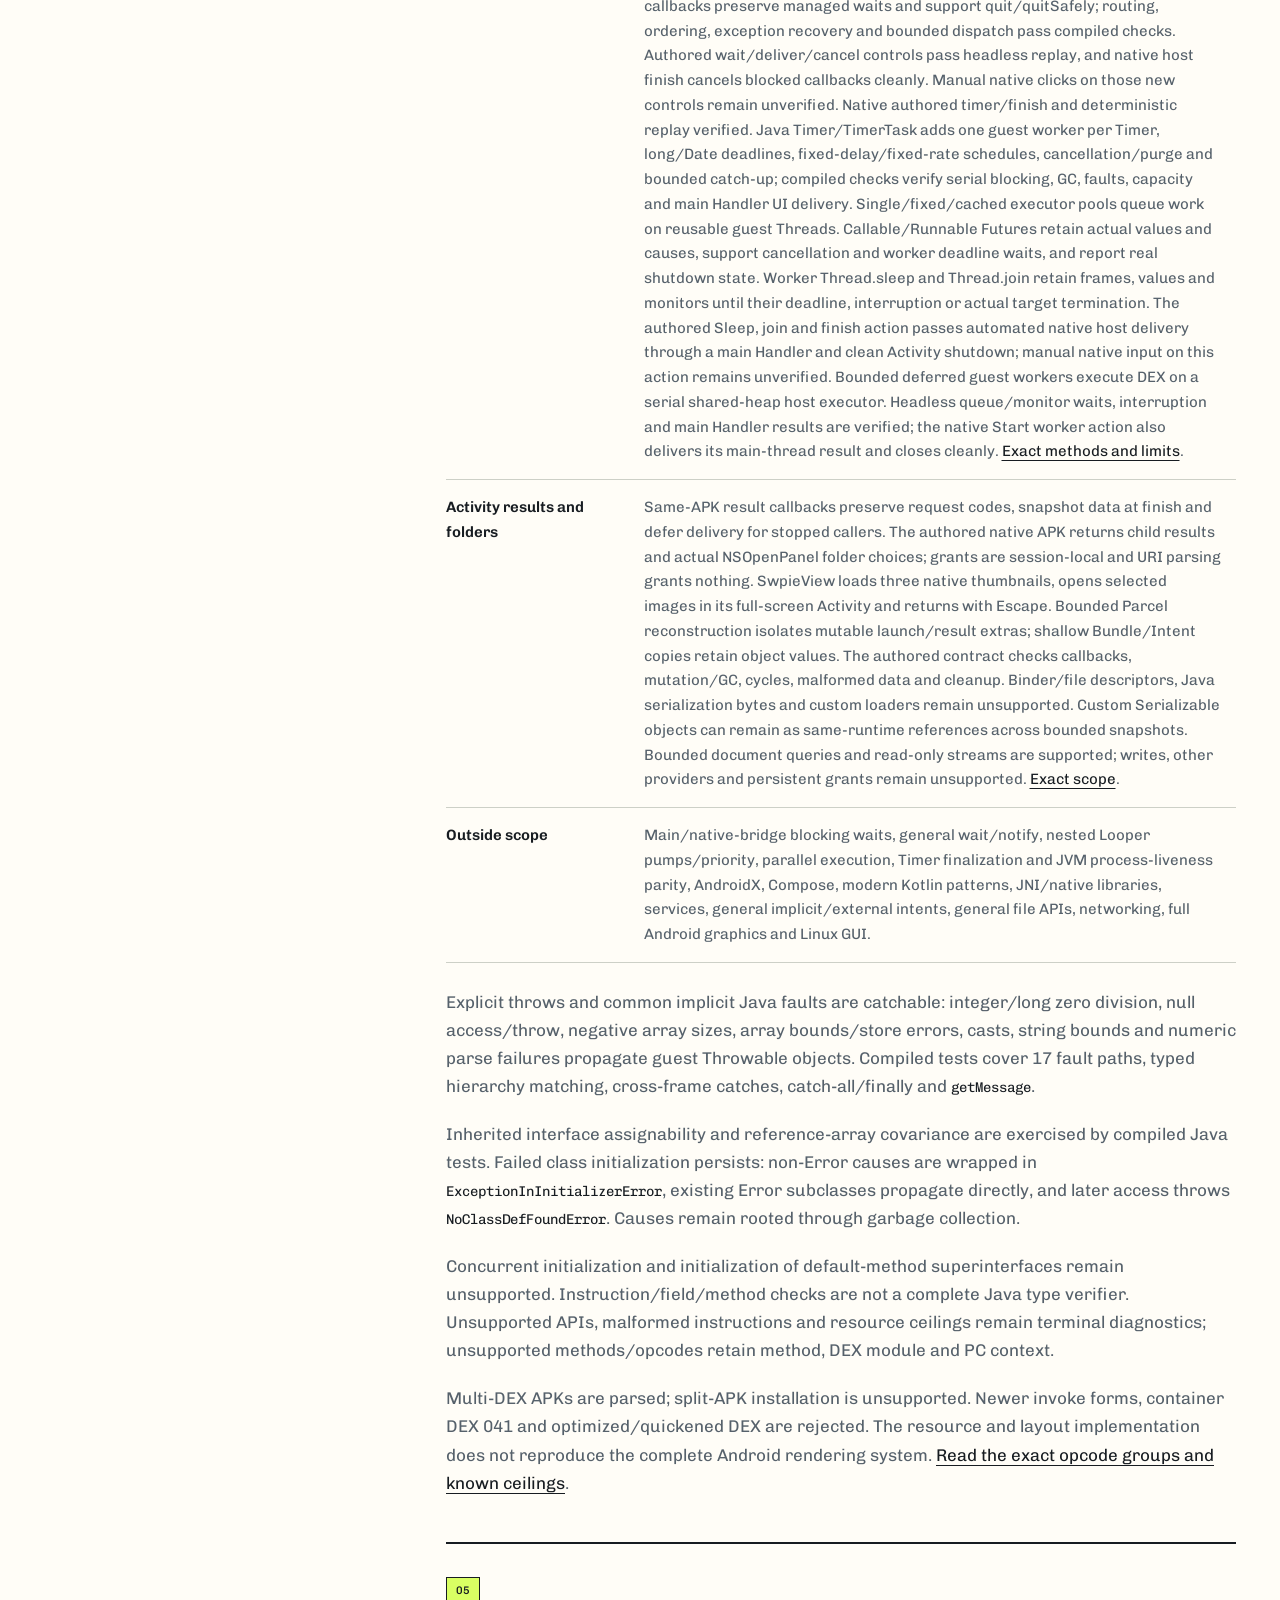
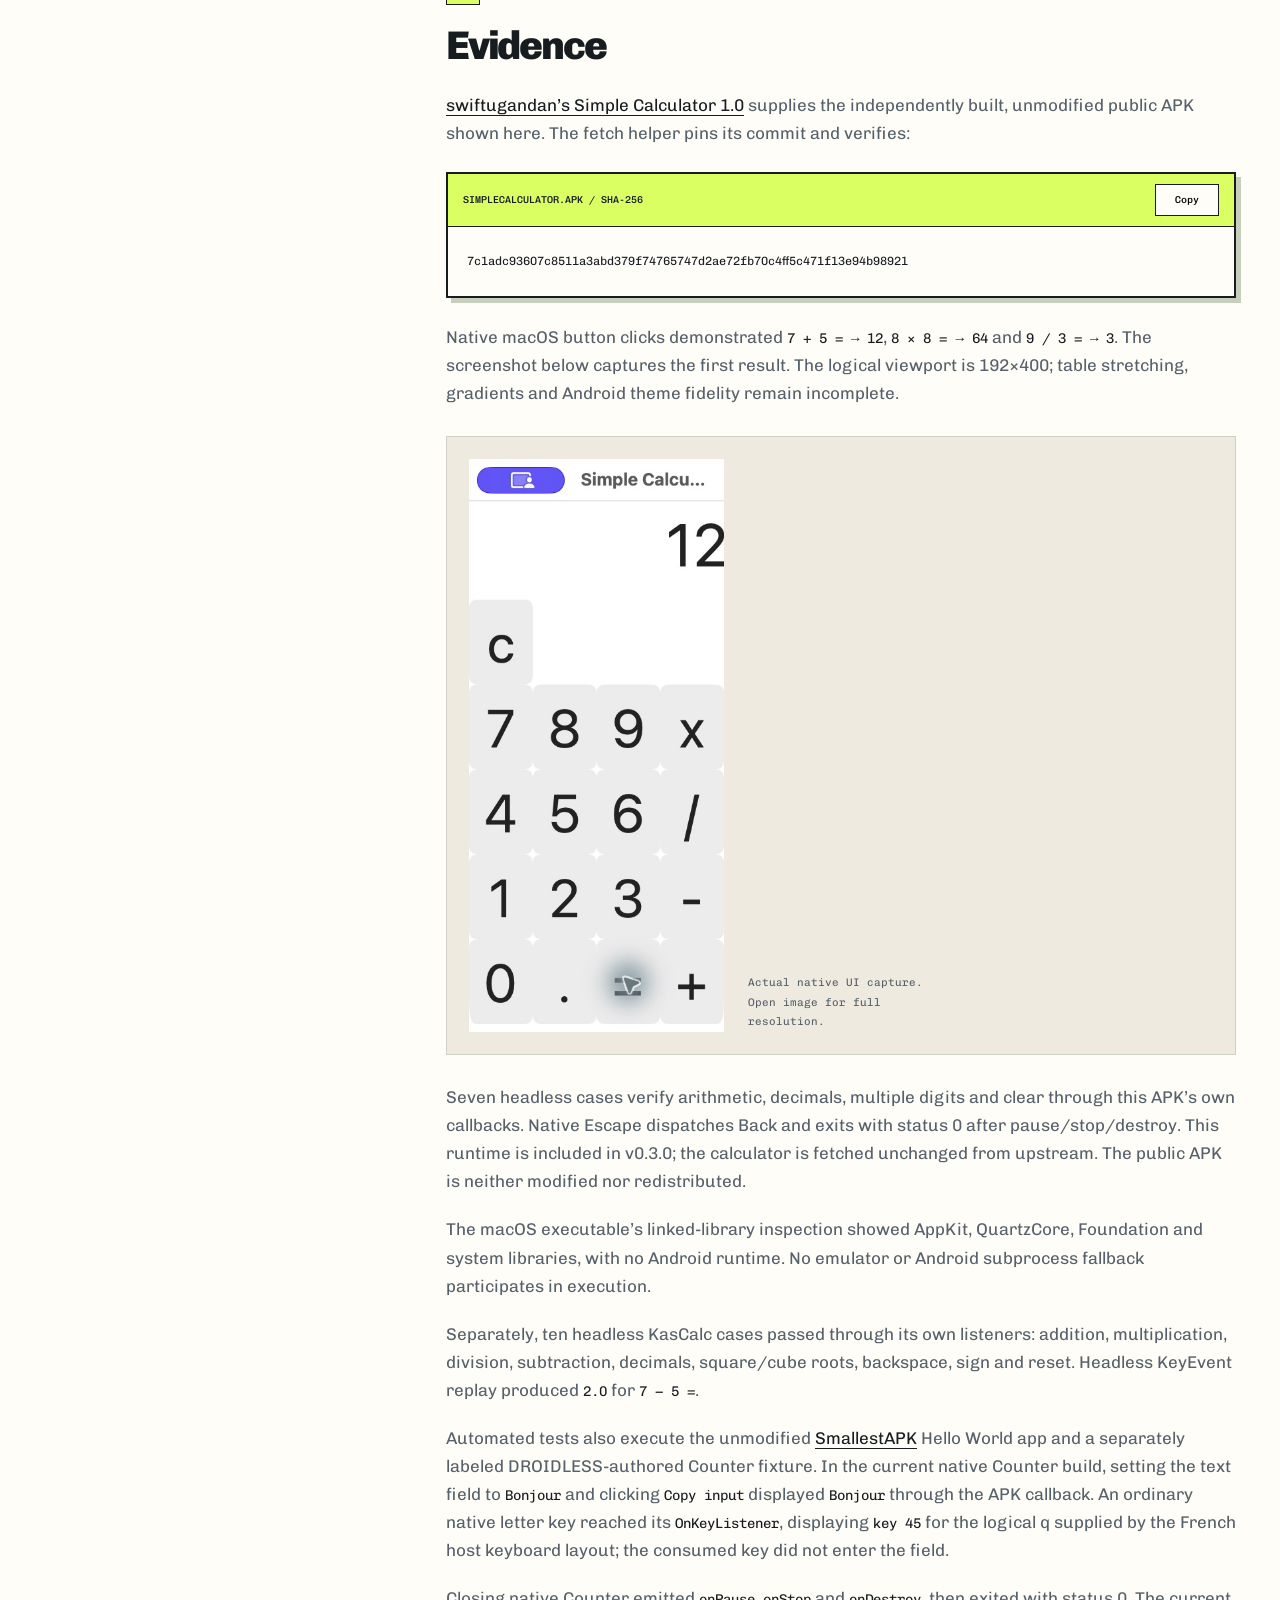
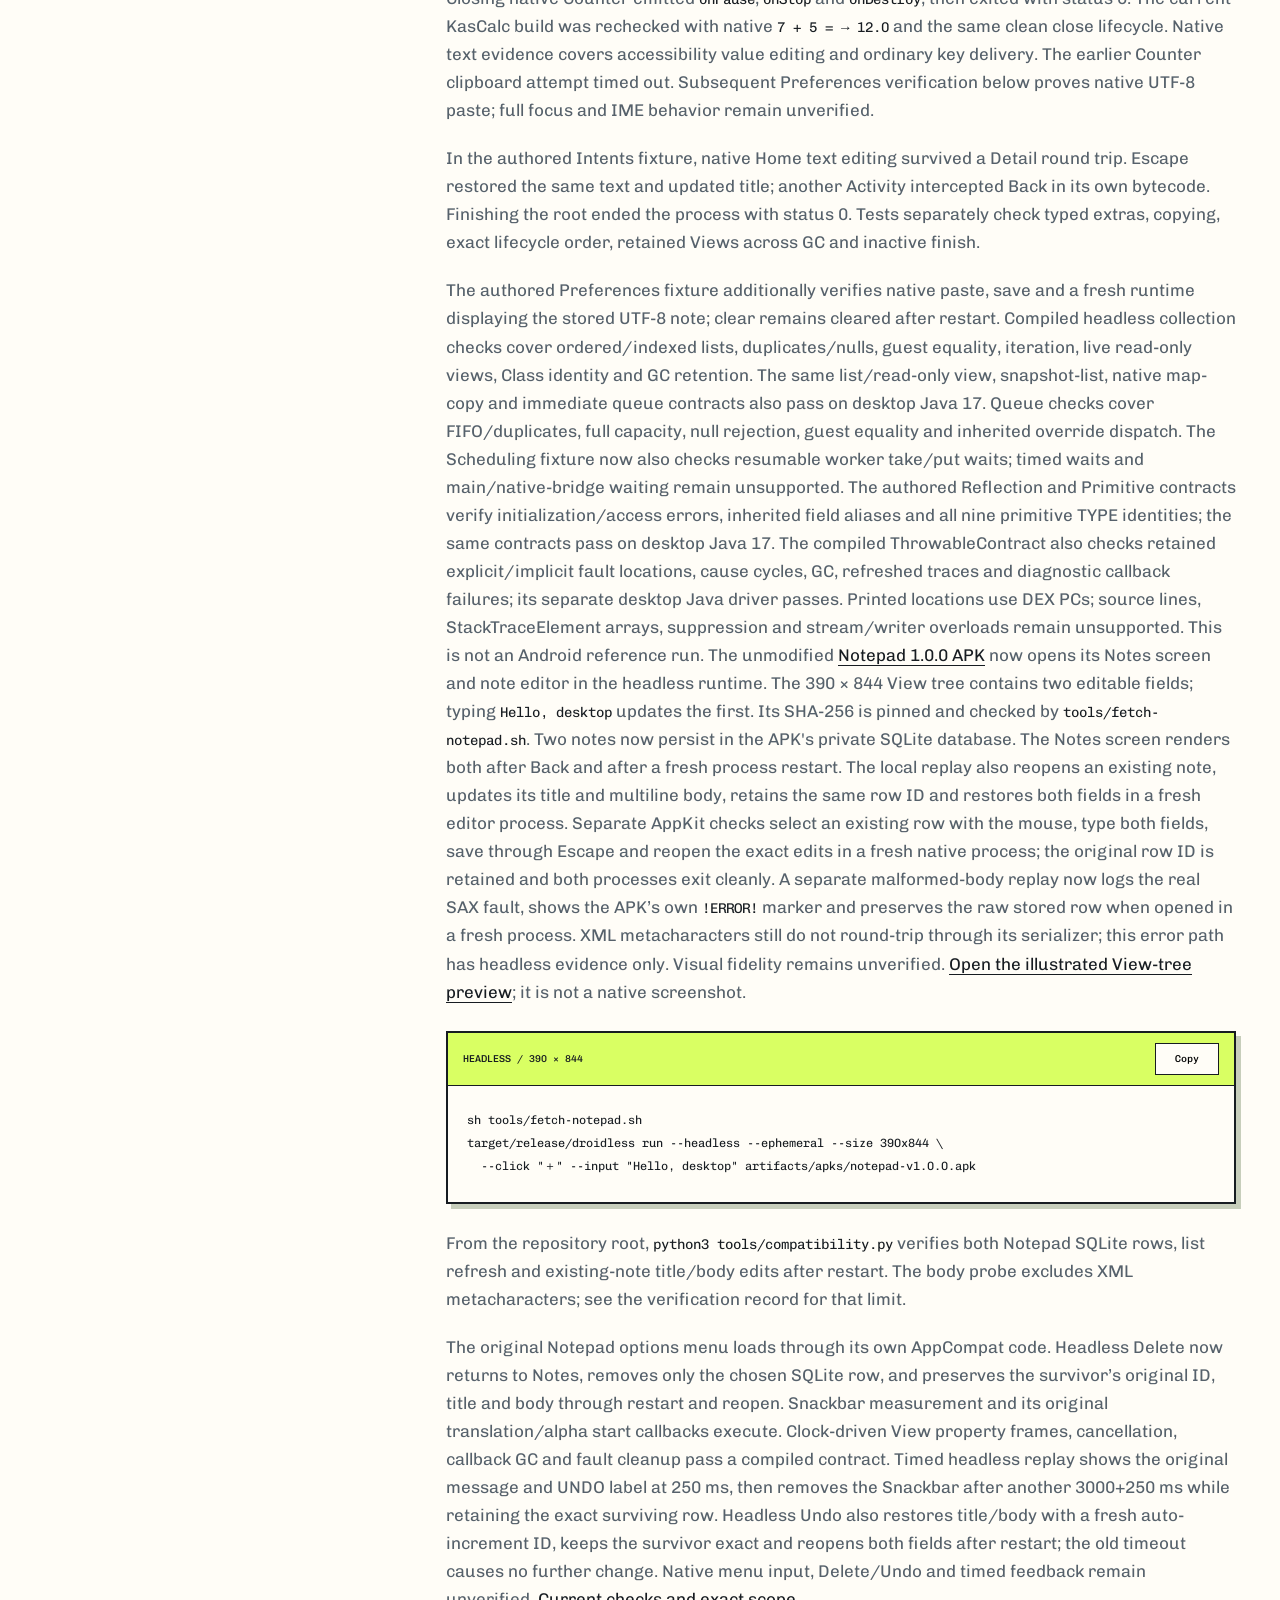
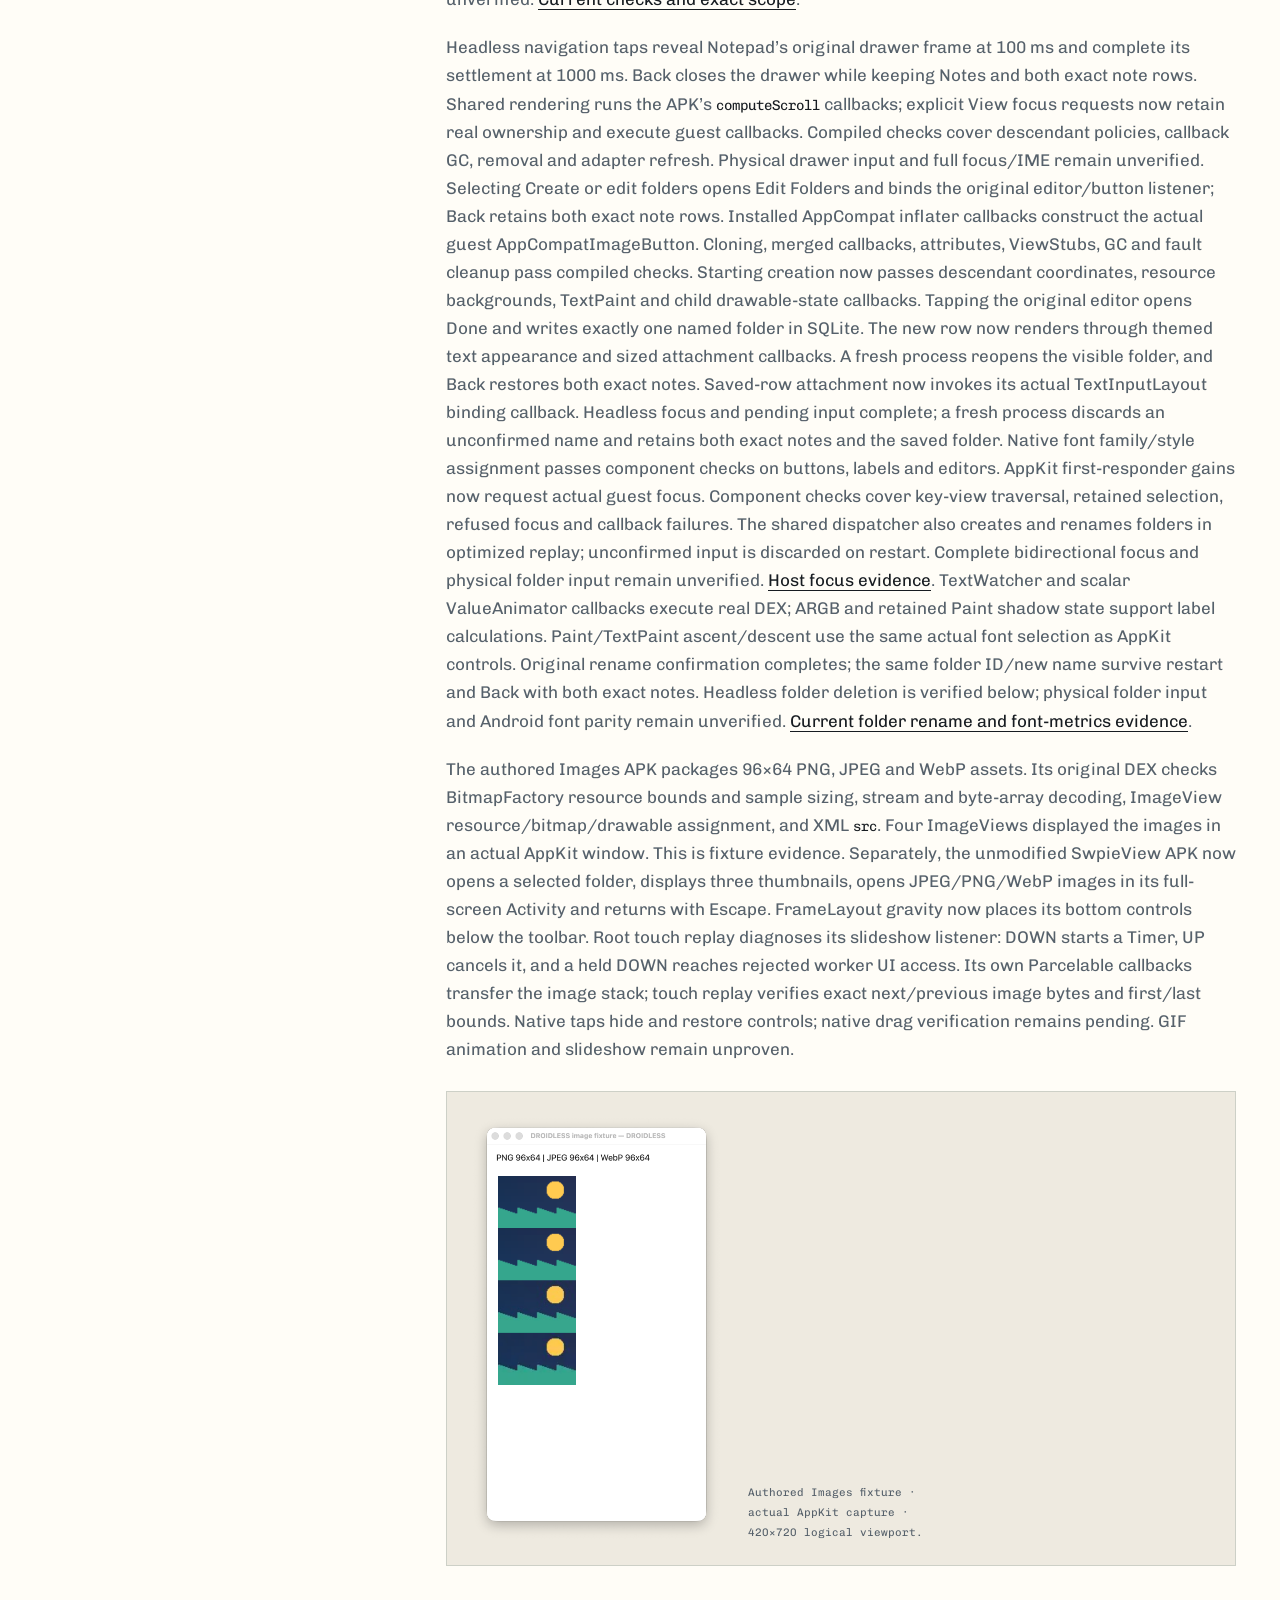
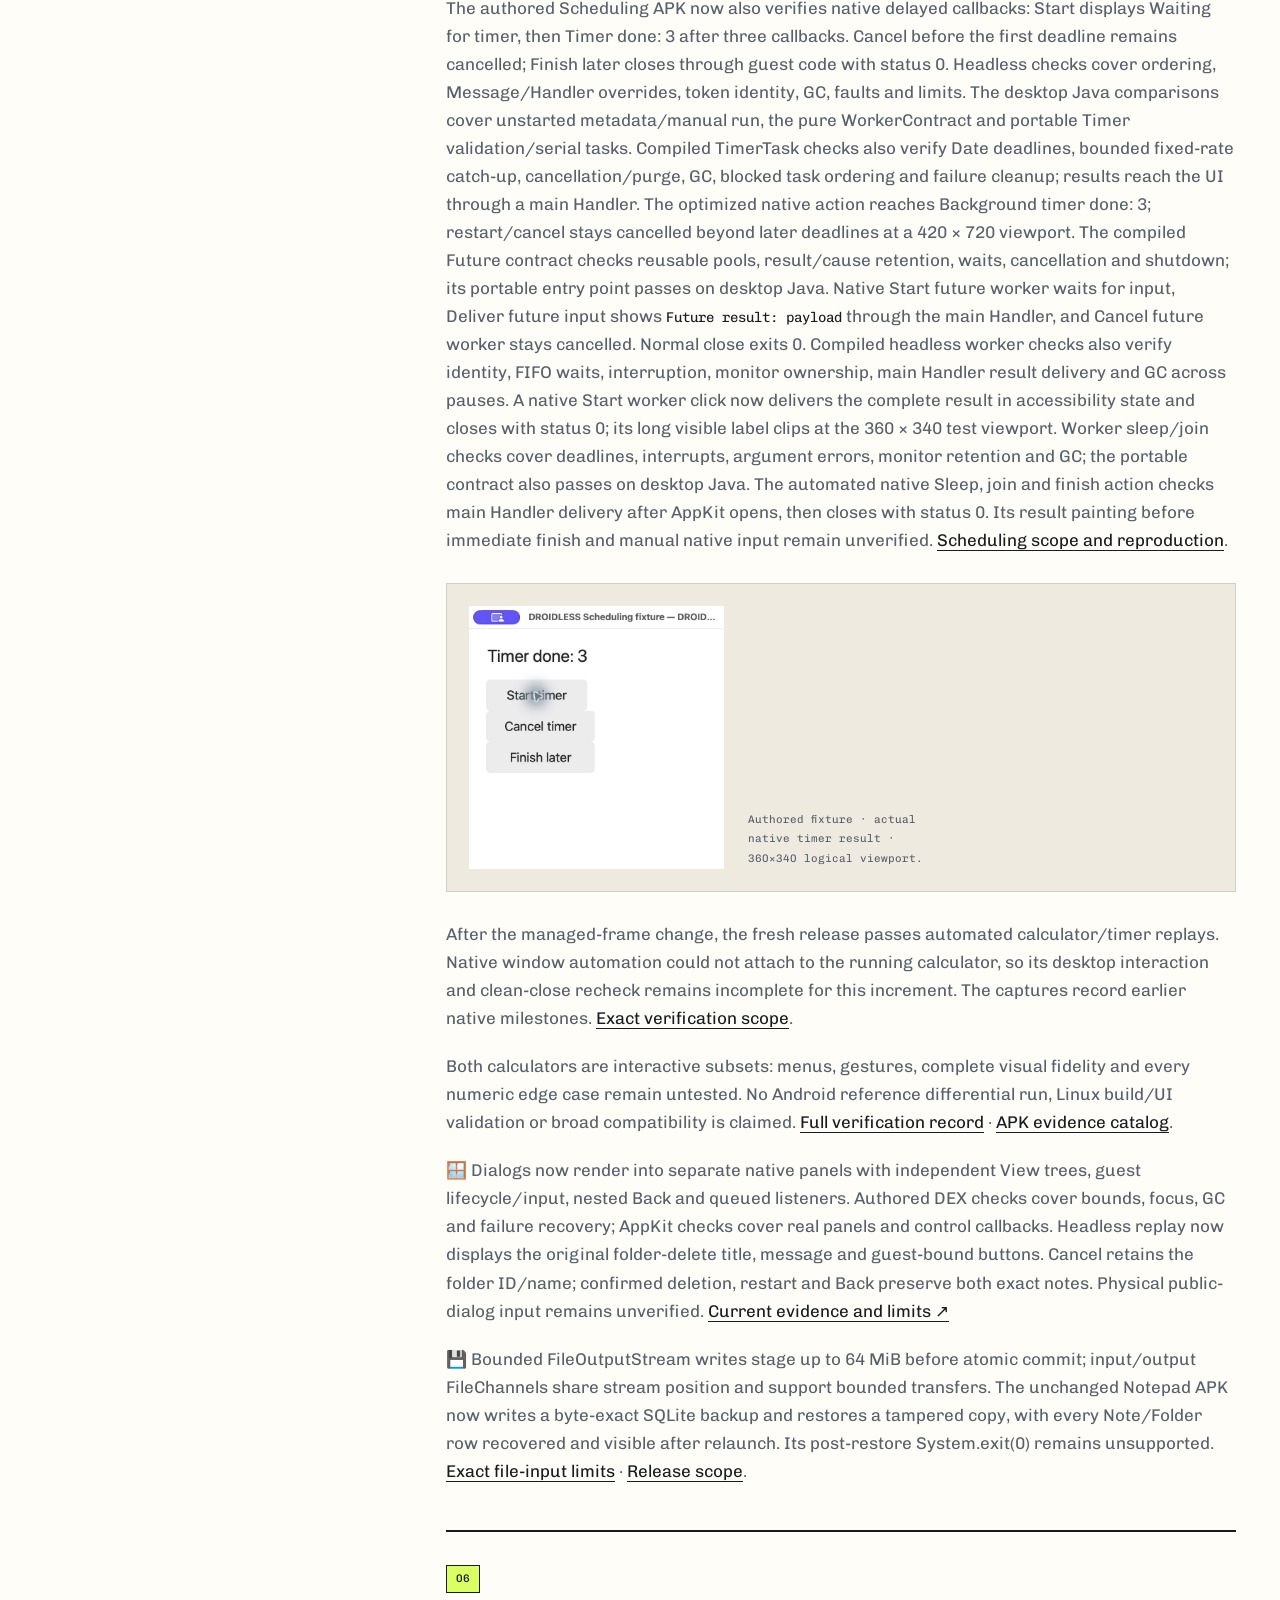
==== commit 676870cf: "release: prepare DROIDLESS v0.3.0 preview" ====
--- a/site/docs.html
+++ b/site/docs.html
@@ -19,7 +19,7 @@
     <main class="docs-content" id="main">
       <div class="docs-title"><p class="eyebrow">DROIDLESS / Documentation</p><h1>Peek under<br><em>the hood.</em></h1><p>Build it, inspect an APK, and follow the point where Android bytecode meets native desktop UI.</p></div>
 
-      <section id="quickstart" aria-labelledby="quickstart-title"><span class="doc-number">01</span><h2 id="quickstart-title">Build &amp; run</h2><p>The v0.2.0 macOS ARM64 preview includes navigation, persistent notes/preferences, Java collections, APK-local reflection, scheduling, bounded guest workers, native image viewing, modal panels and bounded private file input. The archive packages five authored fixtures and three hash-checking public APK fetch helpers. Install Rust 1.95.0 and, on macOS, Xcode Command Line Tools for the Objective-C/AppKit bridge. The runtime build does not require an Android SDK. <a href="reference/releases/0.2.0.md">Read the preview scope notes</a>.</p>
+      <section id="quickstart" aria-labelledby="quickstart-title"><span class="doc-number">01</span><h2 id="quickstart-title">Build &amp; run</h2><p>The v0.3.0 macOS ARM64 preview includes navigation, persistent notes/preferences, Java collections, APK-local reflection, scheduling, bounded guest workers, native image viewing and modal panels, bounded private file input, staged package-confined output and FileChannel transfers. The archive packages five authored fixtures and three hash-checking public APK fetch helpers. Install Rust 1.95.0 and, on macOS, Xcode Command Line Tools for the Objective-C/AppKit bridge. The runtime build does not require an Android SDK. <a href="reference/releases/0.3.0.md">Read the preview scope notes</a>.</p>
         <div class="code-block"><div class="code-header"><span>BUILD FROM SOURCE</span><button class="copy-button" type="button" data-copy="docs-build" aria-label="Copy source build commands">Copy</button></div><pre><code id="docs-build">git clone https://github.com/OthmaneBlial/droidless.git
 cd droidless
 cargo build --release --locked
@@ -64,7 +64,7 @@
       </section>
 
       <section id="compatibility" aria-labelledby="compatibility-title"><span class="doc-number">04</span><h2 id="compatibility-title">Compatibility</h2><p>The target today is a narrow slice of traditional Java Activity applications. Supported operations exist at the level of particular methods and opcodes, not complete Android API classes.</p>
-        <div class="table-scroll"><table><caption>Current prototype boundary</caption><thead><tr><th scope="col">Area</th><th scope="col">Current surface</th></tr></thead><tbody><tr><td>Execution</td><td>Standalone DEX 035/037/038/039/040 and an interpreter subset covering arithmetic, branches, arrays, fields, objects, calls, dispatch and explicit/common implicit Java throw/catch/finally. Throwable diagnostics retain original DEX call locations and causes across unwind and GC; guest diagnostic overrides still execute. No JIT.</td></tr><tr><td>Lifecycle</td><td>Launcher discovery and basic Application creation. Current source adds explicit same-APK Intents, typed Bundle extras, finish, virtual Back callbacks and a preserved Activity stack. Native transitions and clean root finish are verified in the authored Intents fixture. Application observers add snapshot registration, GC retention and six-event delivery at Activity super calls; fresh native navigation/Back/close records 33 observer calls. Platform fragments without Views add queued tag-only transactions and guest lifecycle/GC/error checks; fragment Views and back stacks remain unsupported.</td></tr><tr><td>Views</td><td>TextView, Button, EditText, LinearLayout and FrameLayout subsets with programmatic color/selector foreground overlays above child controls, native ViewGroup drawing clips with separate input bounds, virtual scrollability queries, bounded adapter-backed GridView, View scroll offsets and child attach/detach and unanimated permanent detached removal through guest callbacks; inherited APK measure/layout callbacks retain XML parameters, per-side padding and closed-drawer geometry; native Notepad mouse selection, title/body editing and restart are verified. Item animations are omitted. General RecyclerView/AndroidX compatibility is not implied; measurement and styling remain approximate.</td></tr><tr><td>Rich text/XML</td><td>Spannable text, SAX callbacks and bounded XML parsing for a real APK serialization path; DTDs are rejected.</td></tr><tr><td>Resources</td><td>Compiled strings and supported layout attributes, plus a bounded binary XML pull cursor and resource-ID-backed typed XML attributes. SwpieView passes its guest vector startup check, attaches its platform lifecycle fragment, constructs its toolbar, GridView and BaseAdapter and opens a native folder chooser. Cancellation exits cleanly; actual folder selection queries and decodes three PNG/JPEG/WebP thumbnails in AppKit. Thumbnail selection now transfers the image stack through guest Parcelable/CREATOR callbacks and opens a decoded full-screen image. Native JPEG/PNG/WebP visits and Escape back to the grid are verified. Touch replay also runs actual swipe navigation and confirmed tap hide/show callbacks. GIF animation, slideshow and lifecycle auto-hide remain unproven. Authored widget checks also cover timed scrolling, manifest application metadata, virtual background dispatch and content descriptions; image labels are verified in native AppKit. Seven non-matrix ImageView scale modes, clipping and per-side padding now render natively. Default configuration wins; full qualifiers, themes, styles and vector drawable inflation remain incomplete.</td></tr><tr><td>Raster images</td><td>Packaged PNG/JPEG/WebP through BitmapFactory resource, stream and byte-array decoding, bounds/sample-size options, ImageView src/bitmap/resource/drawable setters and setImageURI for granted document streams and AppKit NSImageView rendering. An authored fixture verifies four views; bitmap pixel APIs, Canvas and vector/animated drawables remain unsupported.</td></tr><tr><td>Input evidence</td><td>Native Simple Calculator and KasCalc mouse, Counter text-copy/ordinary key delivery, and real keyboard entry into the unmodified Notepad APK have been exercised in AppKit. Counter text evidence uses accessibility value editing. Native UTF-8 clipboard paste is verified in the Preferences fixture; single-pointer MotionEvent dispatch and timed gesture callbacks pass compiled guest checks. Optimized native taps also hide/restore SwpieView controls. Native drag verification, full focus/IME, multi-touch and interception remain incomplete.</td></tr><tr><td>Options</td><td>Flat packaged menu XML, category ordering, resource titles/icons and group state pass compiled checks. Foreground create/prepare callbacks cache and invalidate menus; selection runs guest listeners and Activity fallback with GC, error and stale-input checks. <code>--menu-item TEXT</code> replays enabled visible items. AppKit now bridges foreground options into a native Options menu, with component checks for title ownership, enabled/checked state and action dispatch. Physical menu input remains unverified because UI control could not attach to the running test window. <a href="reference/verification.md#current-source-native-options-menu-bridge">Exact native scope</a>. Generic <code>&lt;view class="…"&gt;</code> layout tags invoke the named DEX constructor and onFinishInflate after child attachment. Live-region mode state is retained; Android accessibility-service announcements remain unsupported.</td></tr><tr><td>Platform</td><td>macOS ARM64 native UI demonstrated. Linux headless path exists; Linux build and native UI are unverified.</td></tr><tr><td>Preferences</td><td>Typed private stores and staged editors, isolated package data, native authored-note save/restart/clear and UTF-8 paste. Apply is synchronous; general files, listeners and String sets remain unsupported.</td></tr><tr><td>SQLite</td><td>Bounded SQLiteOpenHelper/statement/transaction, ContentValues update, rawQuery and typed Cursor subset. The unchanged Notepad APK saves two rows and renders both titles after Back and after a fresh process; native AppKit typing and saving were also verified.</td></tr><tr><td>Java collections</td><td>Bounded HashSet/ArrayList/HashMap/basic LinkedHashMap/monitored Hashtable, immediate FIFO queue operations, indexed lists, guest equals, Set/List iterators, native map copying and live read-only Set/List views pass compiled headless conformance. CopyOnWriteArrayList snapshots keep old values across live changes, GC and serial guest worker writes. Canonical Class keys and primitive TYPE metadata resolve. Reentrant snapshot-list write equality, timed queue waiting/iterators, other bulk operations, custom Map copies/views and access-order/eviction behavior remain unsupported.</td></tr><tr><td>Virtual API profile</td><td>Fixed read-only Build.VERSION.SDK_INT = 21, independent of APK and host OS. Compiled checks cover repeated reads, inherited declaring-owner aliases and rejected writes/wrong-kind/type references. This is an API-branch profile; framework coverage remains partial.</td></tr><tr><td>APK-local reflection</td><td>APK-local class lookup, reference constructors and runtime/inherited class annotations execute guest code with access, initialization, argument and cause checks. Inherited field references resolve to their declaring owner; all nine wrapper TYPE fields provide canonical primitive metadata, with final-write faults. Class.toString formats class/interface, primitive/void and array descriptions; the portable contract also passes on Java 17. The canonical APK loader resolves allowed classes without initialization, and Class.asSubclass validates hierarchy casts. Unknown native metadata, custom loaders and method/field reflection remain unsupported.</td></tr><tr><td>Scheduled callbacks</td><td>Main and prepared worker Handler/Looper queues deliver deferred and delayed guest callbacks, cancel by identity and retain payloads through GC. Worker loop callbacks preserve managed waits and support quit/quitSafely; routing, ordering, exception recovery and bounded dispatch pass compiled checks. Authored wait/deliver/cancel controls pass headless replay, and native host finish cancels blocked callbacks cleanly. Manual native clicks on those new controls remain unverified. Native authored timer/finish and deterministic replay verified. Java Timer/TimerTask adds one guest worker per Timer, long/Date deadlines, fixed-delay/fixed-rate schedules, cancellation/purge and bounded catch-up; compiled checks verify serial blocking, GC, faults, capacity and main Handler UI delivery. Single/fixed/cached executor pools queue work on reusable guest Threads. Callable/Runnable Futures retain actual values and causes, support cancellation and worker deadline waits, and report real shutdown state. Worker Thread.sleep and Thread.join retain frames, values and monitors until their deadline, interruption or actual target termination. The authored Sleep, join and finish action passes automated native host delivery through a main Handler and clean Activity shutdown; manual native input on this action remains unverified. Bounded deferred guest workers execute DEX on a serial shared-heap host executor. Headless queue/monitor waits, interruption and main Handler results are verified; the native Start worker action also delivers its main-thread result and closes cleanly. <a href="reference/threading.md">Exact methods and limits</a>.</td></tr><tr><td>Activity results and folders</td><td>Same-APK result callbacks preserve request codes, snapshot data at finish and defer delivery for stopped callers. The authored native APK returns child results and actual NSOpenPanel folder choices; grants are session-local and URI parsing grants nothing. SwpieView loads three native thumbnails, opens selected images in its full-screen Activity and returns with Escape. Bounded Parcel reconstruction isolates mutable launch/result extras; shallow Bundle/Intent copies retain object values. The authored contract checks callbacks, mutation/GC, cycles, malformed data and cleanup. Binder/file descriptors, Java serialization and custom loaders remain unsupported. Bounded document queries and read-only streams are supported; writes, other providers and persistent grants remain unsupported. <a href="reference/framework.md#activity-results-and-native-folder-selection">Exact scope</a>.</td></tr><tr><td>Outside scope</td><td>Main/native-bridge blocking waits, general wait/notify, nested Looper pumps/priority, parallel execution, Timer finalization and JVM process-liveness parity, AndroidX, Compose, modern Kotlin patterns, JNI/native libraries, services, general implicit/external intents, general file APIs, networking, full Android graphics and Linux GUI.</td></tr></tbody></table></div>
+        <div class="table-scroll"><table><caption>Current prototype boundary</caption><thead><tr><th scope="col">Area</th><th scope="col">Current surface</th></tr></thead><tbody><tr><td>Execution</td><td>Standalone DEX 035/037/038/039/040 and an interpreter subset covering arithmetic, branches, arrays, fields, objects, calls, dispatch and explicit/common implicit Java throw/catch/finally. Throwable diagnostics retain original DEX call locations and causes across unwind and GC; guest diagnostic overrides still execute. No JIT.</td></tr><tr><td>Lifecycle</td><td>Launcher discovery and basic Application creation. Current source adds explicit same-APK Intents, typed Bundle extras, finish, virtual Back callbacks and a preserved Activity stack. Native transitions and clean root finish are verified in the authored Intents fixture. Application observers add snapshot registration, GC retention and six-event delivery at Activity super calls; fresh native navigation/Back/close records 33 observer calls. Platform fragments support queued add transactions, guest lifecycle callbacks and mounted fragment Views; fragment back stacks remain unsupported.</td></tr><tr><td>Views</td><td>TextView, Button, EditText, LinearLayout and FrameLayout subsets with programmatic color/selector foreground overlays above child controls, native ViewGroup drawing clips with separate input bounds, virtual scrollability queries, bounded adapter-backed GridView, View scroll offsets and child attach/detach and unanimated permanent detached removal through guest callbacks; inherited APK measure/layout callbacks retain XML parameters, per-side padding and closed-drawer geometry; native Notepad mouse selection, title/body editing and restart are verified. Item animations are omitted. General RecyclerView/AndroidX compatibility is not implied; measurement and styling remain approximate.</td></tr><tr><td>Rich text/XML</td><td>Spannable text, SAX callbacks and bounded XML parsing for a real APK serialization path; DTDs are rejected.</td></tr><tr><td>Resources</td><td>Compiled strings and supported layout attributes, plus a bounded binary XML pull cursor and resource-ID-backed typed XML attributes. SwpieView passes its guest vector startup check, attaches its platform lifecycle fragment, constructs its toolbar, GridView and BaseAdapter and opens a native folder chooser. Cancellation exits cleanly; actual folder selection queries and decodes three PNG/JPEG/WebP thumbnails in AppKit. Thumbnail selection now transfers the image stack through guest Parcelable/CREATOR callbacks and opens a decoded full-screen image. Native JPEG/PNG/WebP visits and Escape back to the grid are verified. Touch replay also runs actual swipe navigation and confirmed tap hide/show callbacks. GIF animation, slideshow and lifecycle auto-hide remain unproven. Authored widget checks also cover timed scrolling, manifest application metadata, virtual background dispatch and content descriptions; image labels are verified in native AppKit. Seven non-matrix ImageView scale modes, clipping and per-side padding now render natively. Default configuration wins; full qualifiers, themes, styles and vector drawable inflation remain incomplete.</td></tr><tr><td>Raster images</td><td>Packaged PNG/JPEG/WebP through BitmapFactory resource, stream and byte-array decoding, bounds/sample-size options, ImageView src/bitmap/resource/drawable setters and setImageURI for granted document streams and AppKit NSImageView rendering. An authored fixture verifies four views; bitmap pixel APIs, Canvas and vector/animated drawables remain unsupported.</td></tr><tr><td>Input evidence</td><td>Native Simple Calculator and KasCalc mouse, Counter text-copy/ordinary key delivery, and real keyboard entry into the unmodified Notepad APK have been exercised in AppKit. Counter text evidence uses accessibility value editing. Native UTF-8 clipboard paste is verified in the Preferences fixture; single-pointer MotionEvent dispatch and timed gesture callbacks pass compiled guest checks. Optimized native taps also hide/restore SwpieView controls. Native drag verification, full focus/IME, multi-touch and interception remain incomplete.</td></tr><tr><td>Options</td><td>Flat packaged menu XML, category ordering, resource titles/icons and group state pass compiled checks. Foreground create/prepare callbacks cache and invalidate menus; selection runs guest listeners and Activity fallback with GC, error and stale-input checks. <code>--menu-item TEXT</code> replays enabled visible items. AppKit now bridges foreground options into a native Options menu, with component checks for title ownership, enabled/checked state and action dispatch. Physical menu input remains unverified because UI control could not attach to the running test window. <a href="reference/verification.md#current-source-native-options-menu-bridge">Exact native scope</a>. Generic <code>&lt;view class="…"&gt;</code> layout tags invoke the named DEX constructor and onFinishInflate after child attachment. Live-region mode state is retained; Android accessibility-service announcements remain unsupported.</td></tr><tr><td>Platform</td><td>macOS ARM64 native UI demonstrated. Linux headless path exists; Linux build and native UI are unverified.</td></tr><tr><td>Preferences</td><td>Typed private stores and staged editors, isolated package data, native authored-note save/restart/clear and UTF-8 paste. Apply is synchronous; bounded package-confined file input/output is available, while preference listeners, String sets and unrestricted host paths remain unsupported.</td></tr><tr><td>SQLite</td><td>Bounded SQLiteOpenHelper/statement/transaction, ContentValues update, rawQuery and typed Cursor subset. The unchanged Notepad APK saves two rows and renders both titles after Back and after a fresh process; native AppKit typing and saving were also verified.</td></tr><tr><td>Java collections</td><td>Bounded HashSet/ArrayList/HashMap/basic LinkedHashMap/monitored Hashtable, immediate FIFO queue operations, indexed lists, guest equals, Set/List iterators, native map copying and live read-only Set/List views pass compiled headless conformance. CopyOnWriteArrayList snapshots keep old values across live changes, GC and serial guest worker writes. Canonical Class keys and primitive TYPE metadata resolve. Reentrant snapshot-list write equality, timed queue waiting/iterators, other bulk operations, custom Map copies/views and access-order/eviction behavior remain unsupported.</td></tr><tr><td>Virtual API profile</td><td>Fixed read-only Build.VERSION.SDK_INT = 21, independent of APK and host OS. Compiled checks cover repeated reads, inherited declaring-owner aliases and rejected writes/wrong-kind/type references. This is an API-branch profile; framework coverage remains partial.</td></tr><tr><td>APK-local reflection</td><td>APK-local class lookup, reference constructors and runtime/inherited class annotations execute guest code with access, initialization, argument and cause checks. Inherited field references resolve to their declaring owner; all nine wrapper TYPE fields provide canonical primitive metadata, with final-write faults. Class.toString formats class/interface, primitive/void and array descriptions; the portable contract also passes on Java 17. The canonical APK loader resolves allowed classes without initialization, and Class.asSubclass validates hierarchy casts. Unknown native metadata, custom loaders, reflective method invocation and Field writes remain unsupported; declared APK fields can be read through the bounded Field profile.</td></tr><tr><td>Scheduled callbacks</td><td>Main and prepared worker Handler/Looper queues deliver deferred and delayed guest callbacks, cancel by identity and retain payloads through GC. Worker loop callbacks preserve managed waits and support quit/quitSafely; routing, ordering, exception recovery and bounded dispatch pass compiled checks. Authored wait/deliver/cancel controls pass headless replay, and native host finish cancels blocked callbacks cleanly. Manual native clicks on those new controls remain unverified. Native authored timer/finish and deterministic replay verified. Java Timer/TimerTask adds one guest worker per Timer, long/Date deadlines, fixed-delay/fixed-rate schedules, cancellation/purge and bounded catch-up; compiled checks verify serial blocking, GC, faults, capacity and main Handler UI delivery. Single/fixed/cached executor pools queue work on reusable guest Threads. Callable/Runnable Futures retain actual values and causes, support cancellation and worker deadline waits, and report real shutdown state. Worker Thread.sleep and Thread.join retain frames, values and monitors until their deadline, interruption or actual target termination. The authored Sleep, join and finish action passes automated native host delivery through a main Handler and clean Activity shutdown; manual native input on this action remains unverified. Bounded deferred guest workers execute DEX on a serial shared-heap host executor. Headless queue/monitor waits, interruption and main Handler results are verified; the native Start worker action also delivers its main-thread result and closes cleanly. <a href="reference/threading.md">Exact methods and limits</a>.</td></tr><tr><td>Activity results and folders</td><td>Same-APK result callbacks preserve request codes, snapshot data at finish and defer delivery for stopped callers. The authored native APK returns child results and actual NSOpenPanel folder choices; grants are session-local and URI parsing grants nothing. SwpieView loads three native thumbnails, opens selected images in its full-screen Activity and returns with Escape. Bounded Parcel reconstruction isolates mutable launch/result extras; shallow Bundle/Intent copies retain object values. The authored contract checks callbacks, mutation/GC, cycles, malformed data and cleanup. Binder/file descriptors, Java serialization bytes and custom loaders remain unsupported. Custom Serializable objects can remain as same-runtime references across bounded snapshots. Bounded document queries and read-only streams are supported; writes, other providers and persistent grants remain unsupported. <a href="reference/framework.md#activity-results-and-native-folder-selection">Exact scope</a>.</td></tr><tr><td>Outside scope</td><td>Main/native-bridge blocking waits, general wait/notify, nested Looper pumps/priority, parallel execution, Timer finalization and JVM process-liveness parity, AndroidX, Compose, modern Kotlin patterns, JNI/native libraries, services, general implicit/external intents, general file APIs, networking, full Android graphics and Linux GUI.</td></tr></tbody></table></div>
         <p>Explicit throws and common implicit Java faults are catchable: integer/long zero division, null access/throw, negative array sizes, array bounds/store errors, casts, string bounds and numeric parse failures propagate guest Throwable objects. Compiled tests cover 17 fault paths, typed hierarchy matching, cross-frame catches, catch-all/finally and <code>getMessage</code>.</p>
         <p>Inherited interface assignability and reference-array covariance are exercised by compiled Java tests. Failed class initialization persists: non-Error causes are wrapped in <code>ExceptionInInitializerError</code>, existing Error subclasses propagate directly, and later access throws <code>NoClassDefFoundError</code>. Causes remain rooted through garbage collection.</p>
         <p>Concurrent initialization and initialization of default-method superinterfaces remain unsupported. Instruction/field/method checks are not a complete Java type verifier. Unsupported APIs, malformed instructions and resource ceilings remain terminal diagnostics; unsupported methods/opcodes retain method, DEX module and PC context.</p>
@@ -75,7 +75,7 @@
         <div class="code-block"><div class="code-header"><span>SIMPLECALCULATOR.APK / SHA-256</span><button class="copy-button" type="button" data-copy="hash-code" aria-label="Copy Simple Calculator SHA-256">Copy</button></div><pre><code id="hash-code">7c1adc93607c8511a3abd379f74765747d2ae72fb70c4ff5c471f13e94b98921</code></pre></div>
         <p>Native macOS button clicks demonstrated <code>7 + 5 = → 12</code>, <code>8 × 8 = → 64</code> and <code>9 / 3 = → 3</code>. The screenshot below captures the first result. The logical viewport is 192×400; table stretching, gradients and Android theme fidelity remain incomplete.</p>
         <figure class="docs-screenshot"><a href="assets/simple-calculator-native.png"><img src="assets/simple-calculator-native.png" alt="Real Simple Calculator native macOS window showing the calculated result 12." width="384" height="864" loading="lazy"></a><figcaption>Actual native UI capture. Open image for full resolution.</figcaption></figure>
-        <p>Seven headless cases verify arithmetic, decimals, multiple digits and clear through this APK’s own callbacks. Native Escape dispatches Back and exits with status 0 after pause/stop/destroy. This runtime is included in v0.2.0; the calculator is fetched unchanged from upstream. The public APK is neither modified nor redistributed.</p>
+        <p>Seven headless cases verify arithmetic, decimals, multiple digits and clear through this APK’s own callbacks. Native Escape dispatches Back and exits with status 0 after pause/stop/destroy. This runtime is included in v0.3.0; the calculator is fetched unchanged from upstream. The public APK is neither modified nor redistributed.</p>
         <p>The macOS executable’s linked-library inspection showed AppKit, QuartzCore, Foundation and system libraries, with no Android runtime. No emulator or Android subprocess fallback participates in execution.</p>
         <p>Separately, ten headless KasCalc cases passed through its own listeners: addition, multiplication, division, subtraction, decimals, square/cube roots, backspace, sign and reset. Headless KeyEvent replay produced <code>2.0</code> for <code>7 − 5 =</code>.</p>
         <p>Automated tests also execute the unmodified <a href="https://github.com/krossovochkin/SmallestAPK">SmallestAPK</a> Hello World app and a separately labeled DROIDLESS-authored Counter fixture. In the current native Counter build, setting the text field to <code>Bonjour</code> and clicking <code>Copy input</code> displayed <code>Bonjour</code> through the APK callback. An ordinary native letter key reached its <code>OnKeyListener</code>, displaying <code>key 45</code> for the logical q supplied by the French host keyboard layout; the consumed key did not enter the field.</p>
@@ -95,13 +95,13 @@
       </section>
 
       <p>🪟 Dialogs now render into separate native panels with independent View trees, guest lifecycle/input, nested Back and queued listeners. Authored DEX checks cover bounds, focus, GC and failure recovery; AppKit checks cover real panels and control callbacks. Headless replay now displays the original folder-delete title, message and guest-bound buttons. Cancel retains the folder ID/name; confirmed deletion, restart and Back preserve both exact notes. Physical public-dialog input remains unverified. <a href="reference/verification.md#current-source-public-folder-deletion-and-text-ellipses">Current evidence and limits ↗</a></p>
-      <p>💾 The package-isolated virtual external directory and bounded private FileInputStream snapshots now share the existing storage capability. Input channels retain shared position/close state. The original Notepad backup reaches its private input channel, then stops at unsupported FileOutputStream; missing-file restore stops at Toast. The diagnostic preserves every Note/Folder field in copies and the seed and creates no backup. <a href="reference/storage.md">Exact file-input limits</a> · <a href="reference/releases/0.2.0.md">Release scope</a>.</p>
+      <p>💾 Bounded FileOutputStream writes stage up to 64 MiB before atomic commit; input/output FileChannels share stream position and support bounded transfers. The unchanged Notepad APK now writes a byte-exact SQLite backup and restores a tampered copy, with every Note/Folder row recovered and visible after relaunch. Its post-restore System.exit(0) remains unsupported. <a href="reference/storage.md">Exact file-input limits</a> · <a href="reference/releases/0.3.0.md">Release scope</a>.</p>
       <section id="development" aria-labelledby="development-title"><span class="doc-number">06</span><h2 id="development-title">Development &amp; local checks</h2><p>All CI runs locally. The script checks formatting, compilation, tests, Clippy warnings and the release build. No GitHub Actions workflow is installed.</p>
         <div class="code-block"><div class="code-header"><span>LOCAL CI</span><button class="copy-button" type="button" data-copy="ci-code" aria-label="Copy local CI command">Copy</button></div><pre><code id="ci-code">sh tools/ci.sh</code></pre></div>
         <p>Parser tests reject truncated DEX/XML/APK data, invalid indexes, unsafe ZIP paths and duplicate ZIP entries. Runtime tests exercise real D8-generated arithmetic, wide values, arrays/covariance, inherited interface dispatch, explicit/implicit exceptions across 17 fault paths, catch-all/finally, lifecycle, resources, XML layouts and input callbacks.</p>
         <p>Managed DEX calls now pause/resume with their caller/callee frames retained. Compiled checks collect between each instruction and verify reference/wide returns, catches/finally, diagnostic stacks and limits. The normal FrameContract also passes on desktop Java; native bridges and class initialization remain synchronous within a step. Bounded workers now use these frames for queue/monitor waits; suspension across a synchronous native bridge/initializer remains unsupported. <a href="reference/dex-vm.md">Frame semantics</a>.</p>
         <p>Failed-initialization tests cover wrapping versus Error propagation, subsequent <code>NoClassDefFoundError</code>, and cause retention across garbage collection.</p>
-        <p>Local CI passes 147 Rust tests, checks native font family/style assignment and matching ascent/descent on three AppKit control types, verifies native editor focus/selection/refusal, separate dialog panels/control callbacks, foreground/clipping paint and full accessibility labels for shortened text, and also runs 4,096 seeded APK/DEX/XML/resource mutations without panics. The compatibility replay checks the authored XML pull parser, PNG/JPEG/WebP fixture and four ImageViews, plus grid item clicks, adapter refresh, child result delivery, Back cancellation, three selected-folder images and SwpieView full-screen viewing/Back through guest Parcelable reconstruction, image swipes and confirmed tap hide/show. The authored touch contract also covers coordinate translation, capture, click fallback, double taps, show/long press, scroll/fling, cancellation and callback GC/error cleanup. Native photo-grid clicks, disabled items and refresh are verified; viewport recycling and touch scrolling remain unsupported. This is deterministic smoke coverage; a continuous coverage-guided fuzz campaign remains future work. GitHub Actions are disabled.</p>
+        <p>Local CI passes 150 Rust tests, checks native font family/style assignment and matching ascent/descent on three AppKit control types, verifies native editor focus/selection/refusal, separate dialog panels/control callbacks, foreground/clipping paint and full accessibility labels for shortened text, and also runs 4,096 seeded APK/DEX/XML/resource mutations without panics. The compatibility replay checks the authored XML pull parser, PNG/JPEG/WebP fixture and four ImageViews, plus grid item clicks, adapter refresh, child result delivery, Back cancellation, three selected-folder images and SwpieView full-screen viewing/Back through guest Parcelable reconstruction, image swipes and confirmed tap hide/show. The authored touch contract also covers coordinate translation, capture, click fallback, double taps, show/long press, scroll/fling, cancellation and callback GC/error cleanup. Native photo-grid clicks, disabled items and refresh are verified; viewport recycling and touch scrolling remain unsupported. This is deterministic smoke coverage; a continuous coverage-guided fuzz campaign remains future work. GitHub Actions are disabled.</p>
         <p>The independent calculator replay is a separate local check. It verifies both fetched APK digests and tests actual headless TextView/EditText results:</p>
         <div class="code-block"><div class="code-header"><span>17 CASES / TWO INDEPENDENT APKs</span><button class="copy-button" type="button" data-copy="compat-code" aria-label="Copy calculator compatibility command">Copy</button></div><pre><code id="compat-code">sh tools/fetch-kascalc.sh
 sh tools/fetch-simple-calculator.sh
@@ -112,11 +112,11 @@
       </section>
 
       <section id="reference" aria-labelledby="reference-title"><span class="doc-number">07</span><h2 id="reference-title">Source documents</h2><p>Download the original project documents for the exact implementation scope, evidence and next milestones. Roadmap items are future objectives.</p>
-        <nav class="reference-links" aria-label="Download repository documentation"><a href="reference/architecture.md" download="DROIDLESS-architecture.md">Architecture &amp; decisions <span aria-hidden="true">↓</span></a><a href="reference/dex-vm.md" download="DROIDLESS-dex-vm.md">DEX machine &amp; heap <span aria-hidden="true">↓</span></a><a href="reference/framework.md" download="DROIDLESS-framework.md">Framework &amp; rendering <span aria-hidden="true">↓</span></a><a href="reference/compatibility.md" download="DROIDLESS-compatibility.md">Exact compatibility limits <span aria-hidden="true">↓</span></a><a href="reference/storage.md" download="DROIDLESS-storage.md">Persistent preferences <span aria-hidden="true">↓</span></a><a href="reference/reflection.md" download="DROIDLESS-reflection.md">APK-local reflection <span aria-hidden="true">↓</span></a><a href="reference/collections.md" download="DROIDLESS-collections.md">Java collections <span aria-hidden="true">↓</span></a><a href="reference/threading.md" download="DROIDLESS-threading.md">Scheduling &amp; workers <span aria-hidden="true">↓</span></a><a href="reference/security.md" download="DROIDLESS-security.md">Security boundaries <span aria-hidden="true">↓</span></a><a href="reference/verification.md" download="DROIDLESS-verification.md">Verification record <span aria-hidden="true">↓</span></a><a href="reference/roadmap.md" download="DROIDLESS-roadmap.md">Next milestones <span aria-hidden="true">↓</span></a><a href="reference/catalog.json" download="DROIDLESS-catalog.json">APK catalog (JSON) <span aria-hidden="true">↓</span></a><a href="reference/releases/0.2.0.md" download="DROIDLESS-0.2.0-preview.md">0.2.0 preview scope <span aria-hidden="true">↓</span></a><a href="CHANGELOG.md" download="DROIDLESS-CHANGELOG.md">Changelog <span aria-hidden="true">↓</span></a></nav>
+        <nav class="reference-links" aria-label="Download repository documentation"><a href="reference/architecture.md" download="DROIDLESS-architecture.md">Architecture &amp; decisions <span aria-hidden="true">↓</span></a><a href="reference/dex-vm.md" download="DROIDLESS-dex-vm.md">DEX machine &amp; heap <span aria-hidden="true">↓</span></a><a href="reference/framework.md" download="DROIDLESS-framework.md">Framework &amp; rendering <span aria-hidden="true">↓</span></a><a href="reference/compatibility.md" download="DROIDLESS-compatibility.md">Exact compatibility limits <span aria-hidden="true">↓</span></a><a href="reference/storage.md" download="DROIDLESS-storage.md">Persistent preferences <span aria-hidden="true">↓</span></a><a href="reference/reflection.md" download="DROIDLESS-reflection.md">APK-local reflection <span aria-hidden="true">↓</span></a><a href="reference/collections.md" download="DROIDLESS-collections.md">Java collections <span aria-hidden="true">↓</span></a><a href="reference/threading.md" download="DROIDLESS-threading.md">Scheduling &amp; workers <span aria-hidden="true">↓</span></a><a href="reference/security.md" download="DROIDLESS-security.md">Security boundaries <span aria-hidden="true">↓</span></a><a href="reference/verification.md" download="DROIDLESS-verification.md">Verification record <span aria-hidden="true">↓</span></a><a href="reference/roadmap.md" download="DROIDLESS-roadmap.md">Next milestones <span aria-hidden="true">↓</span></a><a href="reference/catalog.json" download="DROIDLESS-catalog.json">APK catalog (JSON) <span aria-hidden="true">↓</span></a><a href="reference/releases/0.3.0.md" download="DROIDLESS-0.3.0-preview.md">0.3.0 preview scope <span aria-hidden="true">↓</span></a><a href="CHANGELOG.md" download="DROIDLESS-CHANGELOG.md">Changelog <span aria-hidden="true">↓</span></a></nav>
       </section>
     </main>
   </div>
-  <footer class="site-footer wrap"><a class="wordmark" href="index.html">DROIDLESS</a><p>Own the execution path. State its limits.</p><div><a href="https://github.com/OthmaneBlial/droidless">GitHub</a><a href="https://github.com/OthmaneBlial/droidless/releases/tag/v0.2.0">v0.2.0 release</a><a href="index.html">Back to overview</a></div></footer>
+  <footer class="site-footer wrap"><a class="wordmark" href="index.html">DROIDLESS</a><p>Own the execution path. State its limits.</p><div><a href="https://github.com/OthmaneBlial/droidless">GitHub</a><a href="https://github.com/OthmaneBlial/droidless/releases/tag/v0.3.0">v0.3.0 release</a><a href="index.html">Back to overview</a></div></footer>
   <p class="sr-only" id="copy-status" role="status" aria-live="polite"></p>
 </body>
 </html>
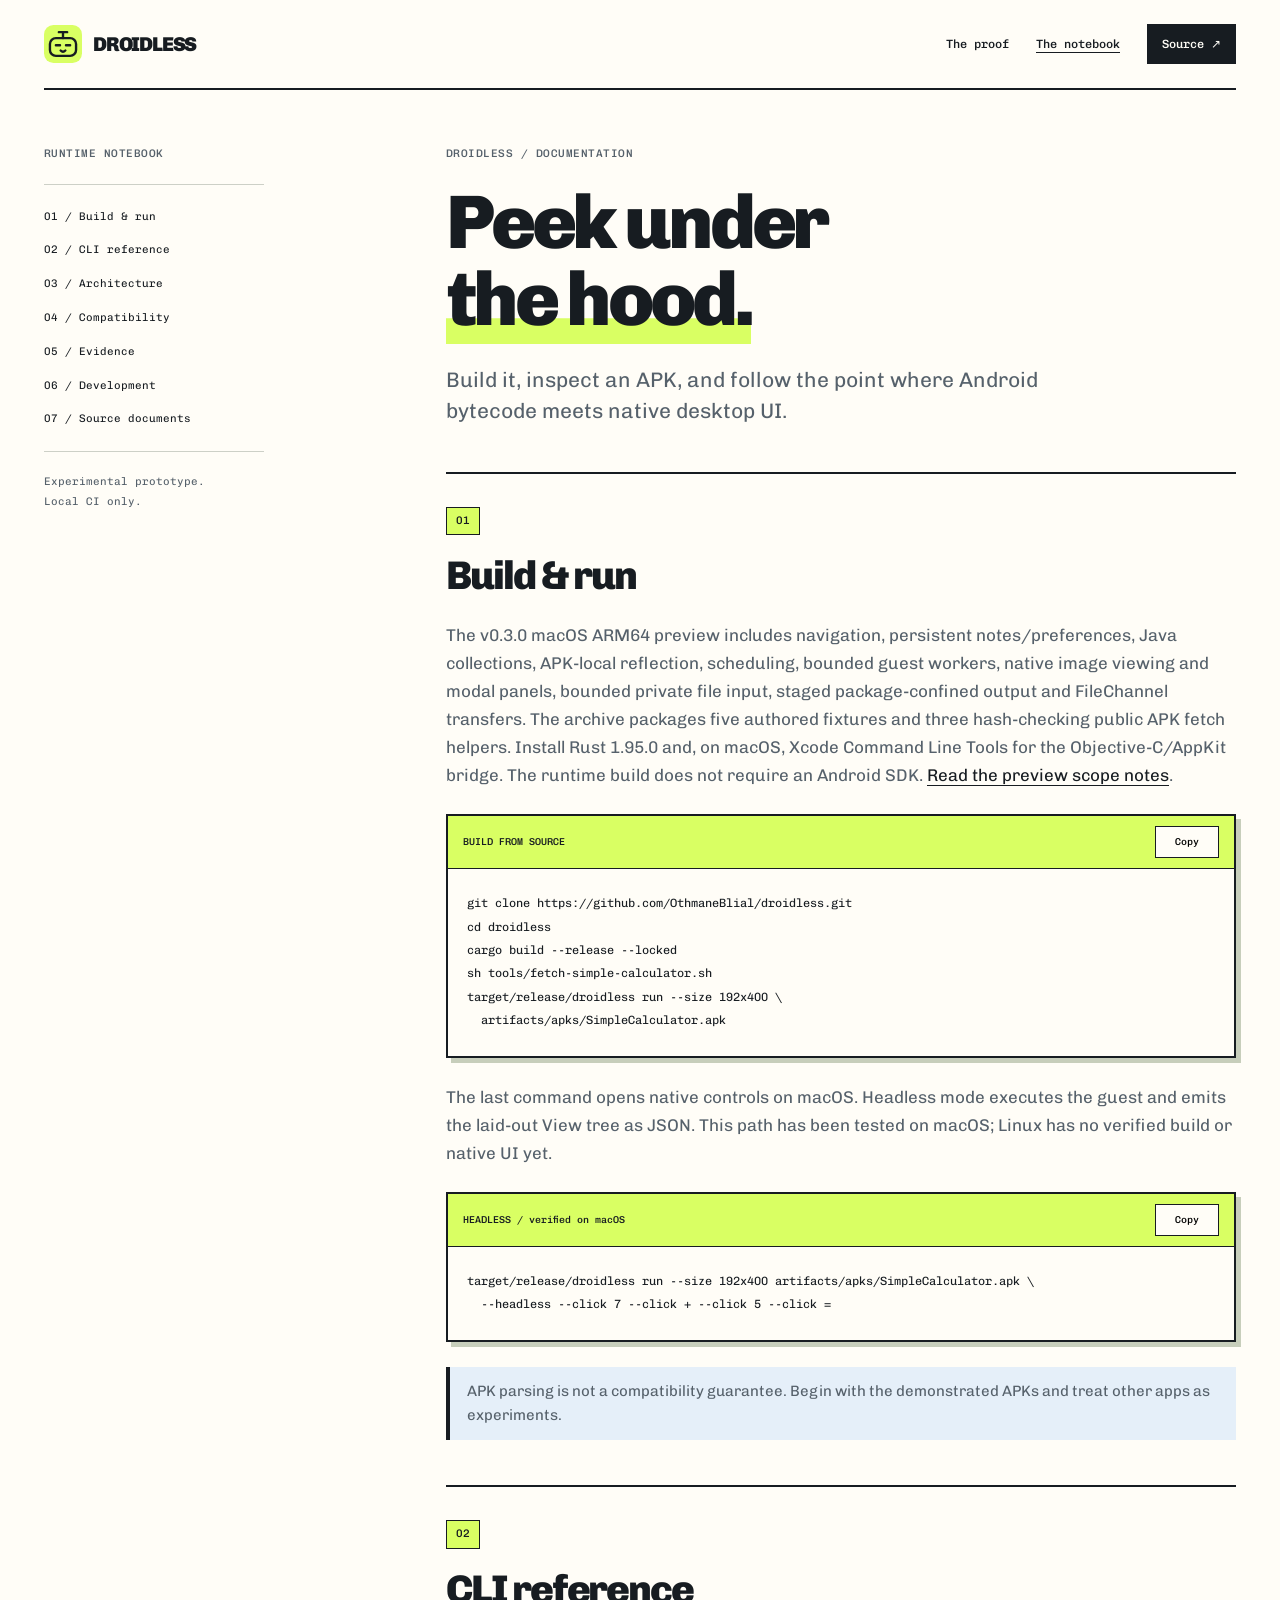
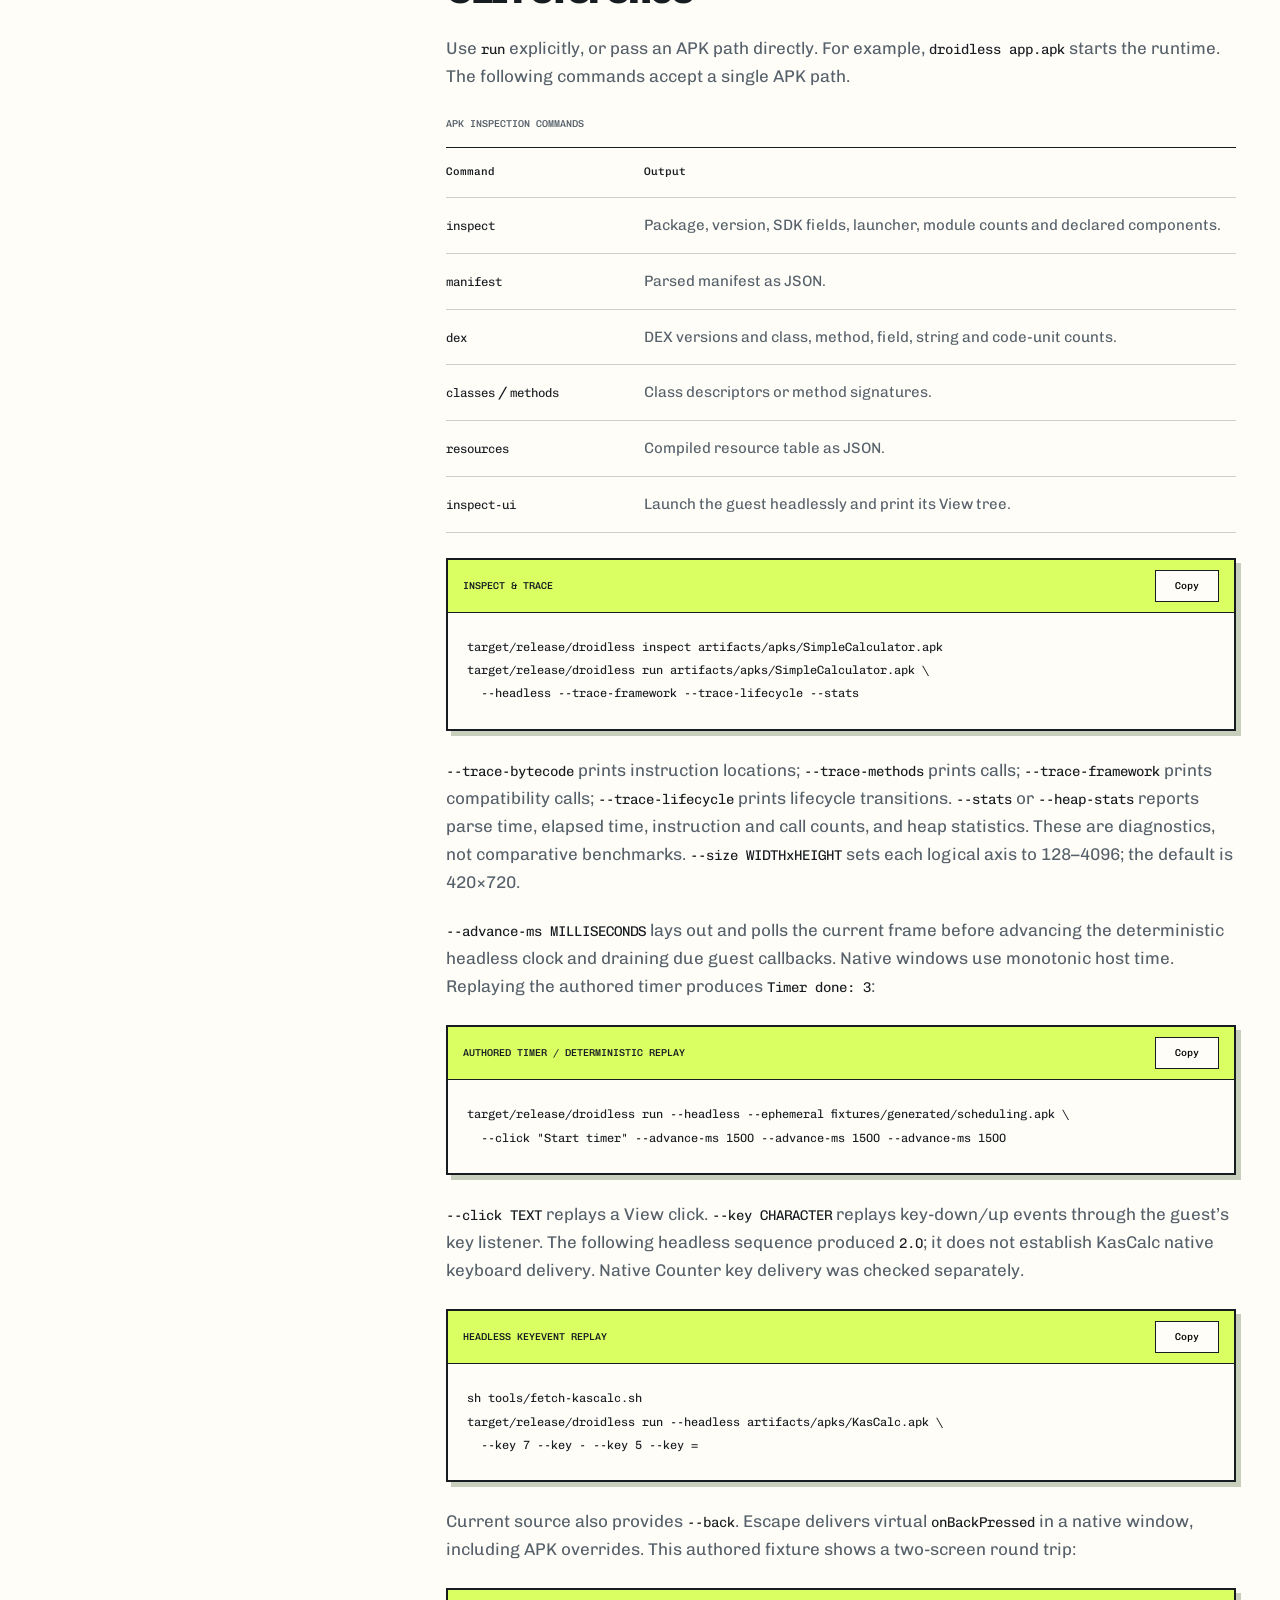
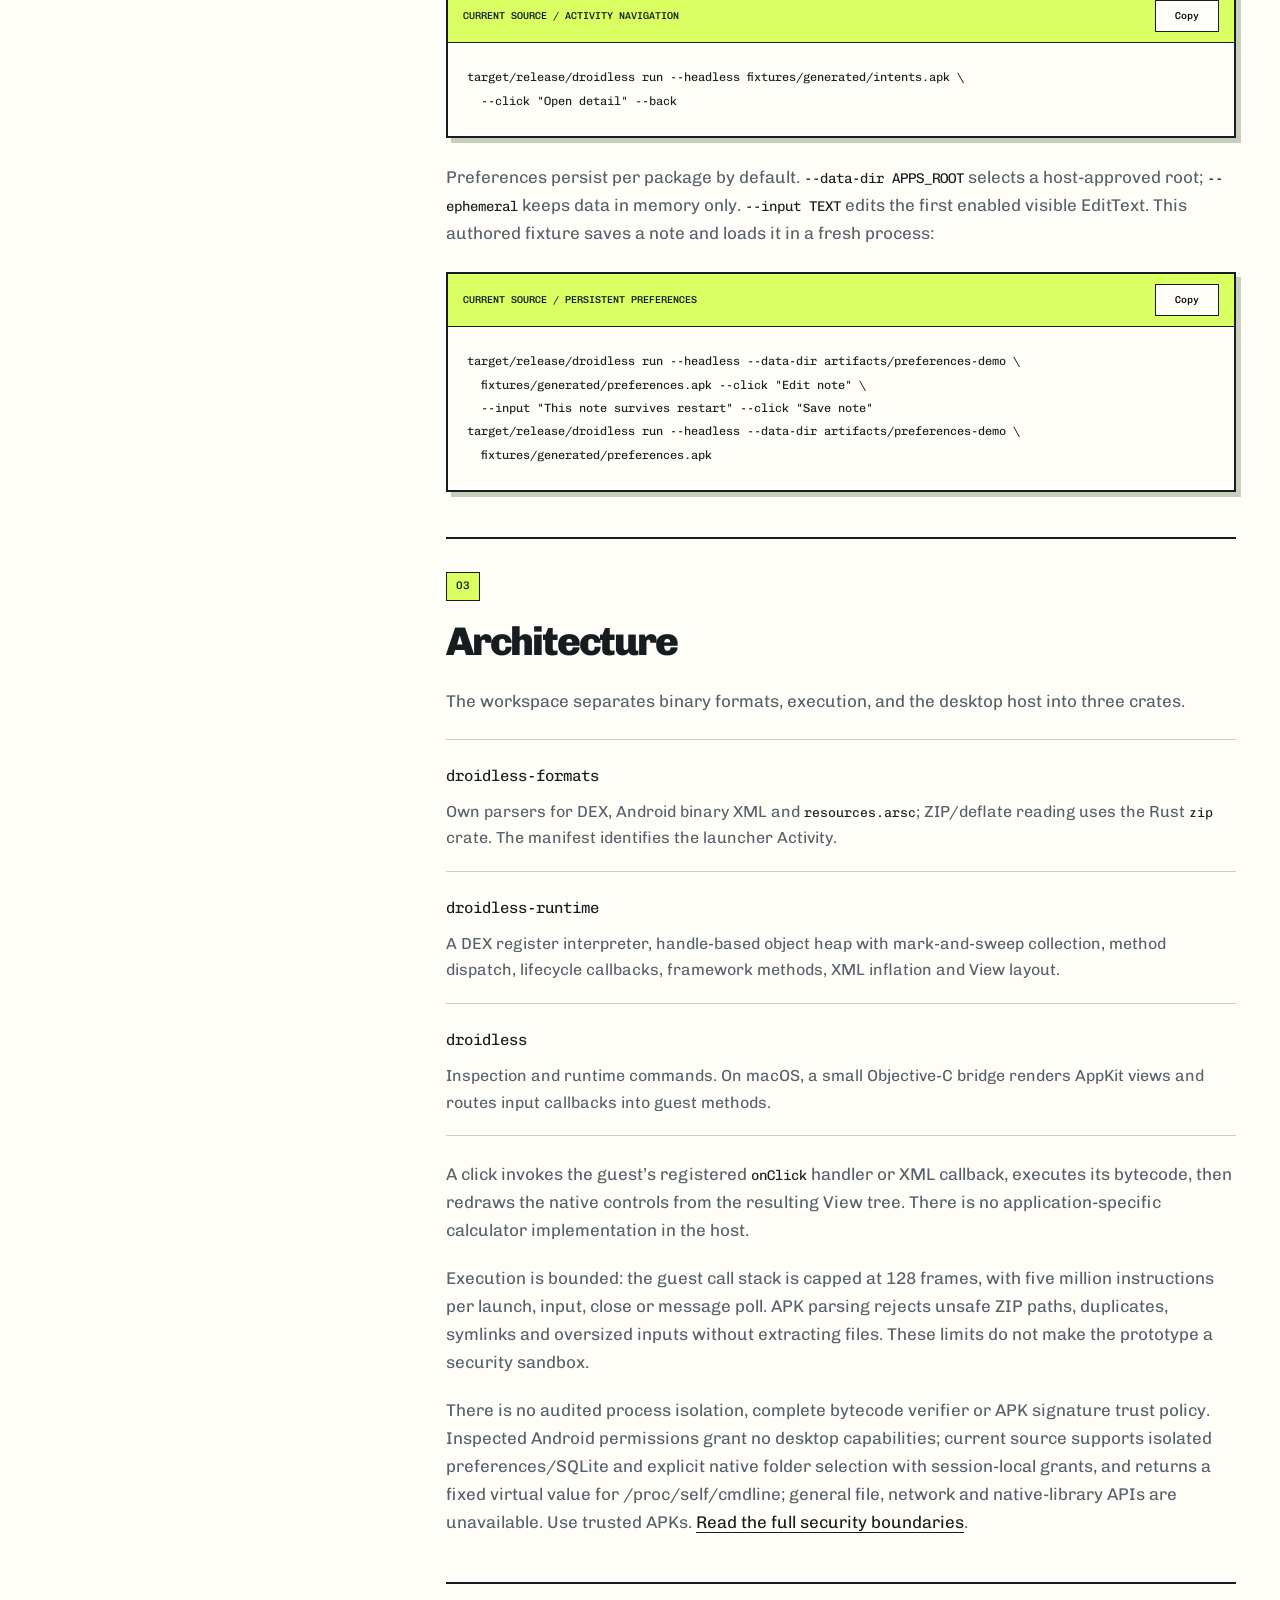
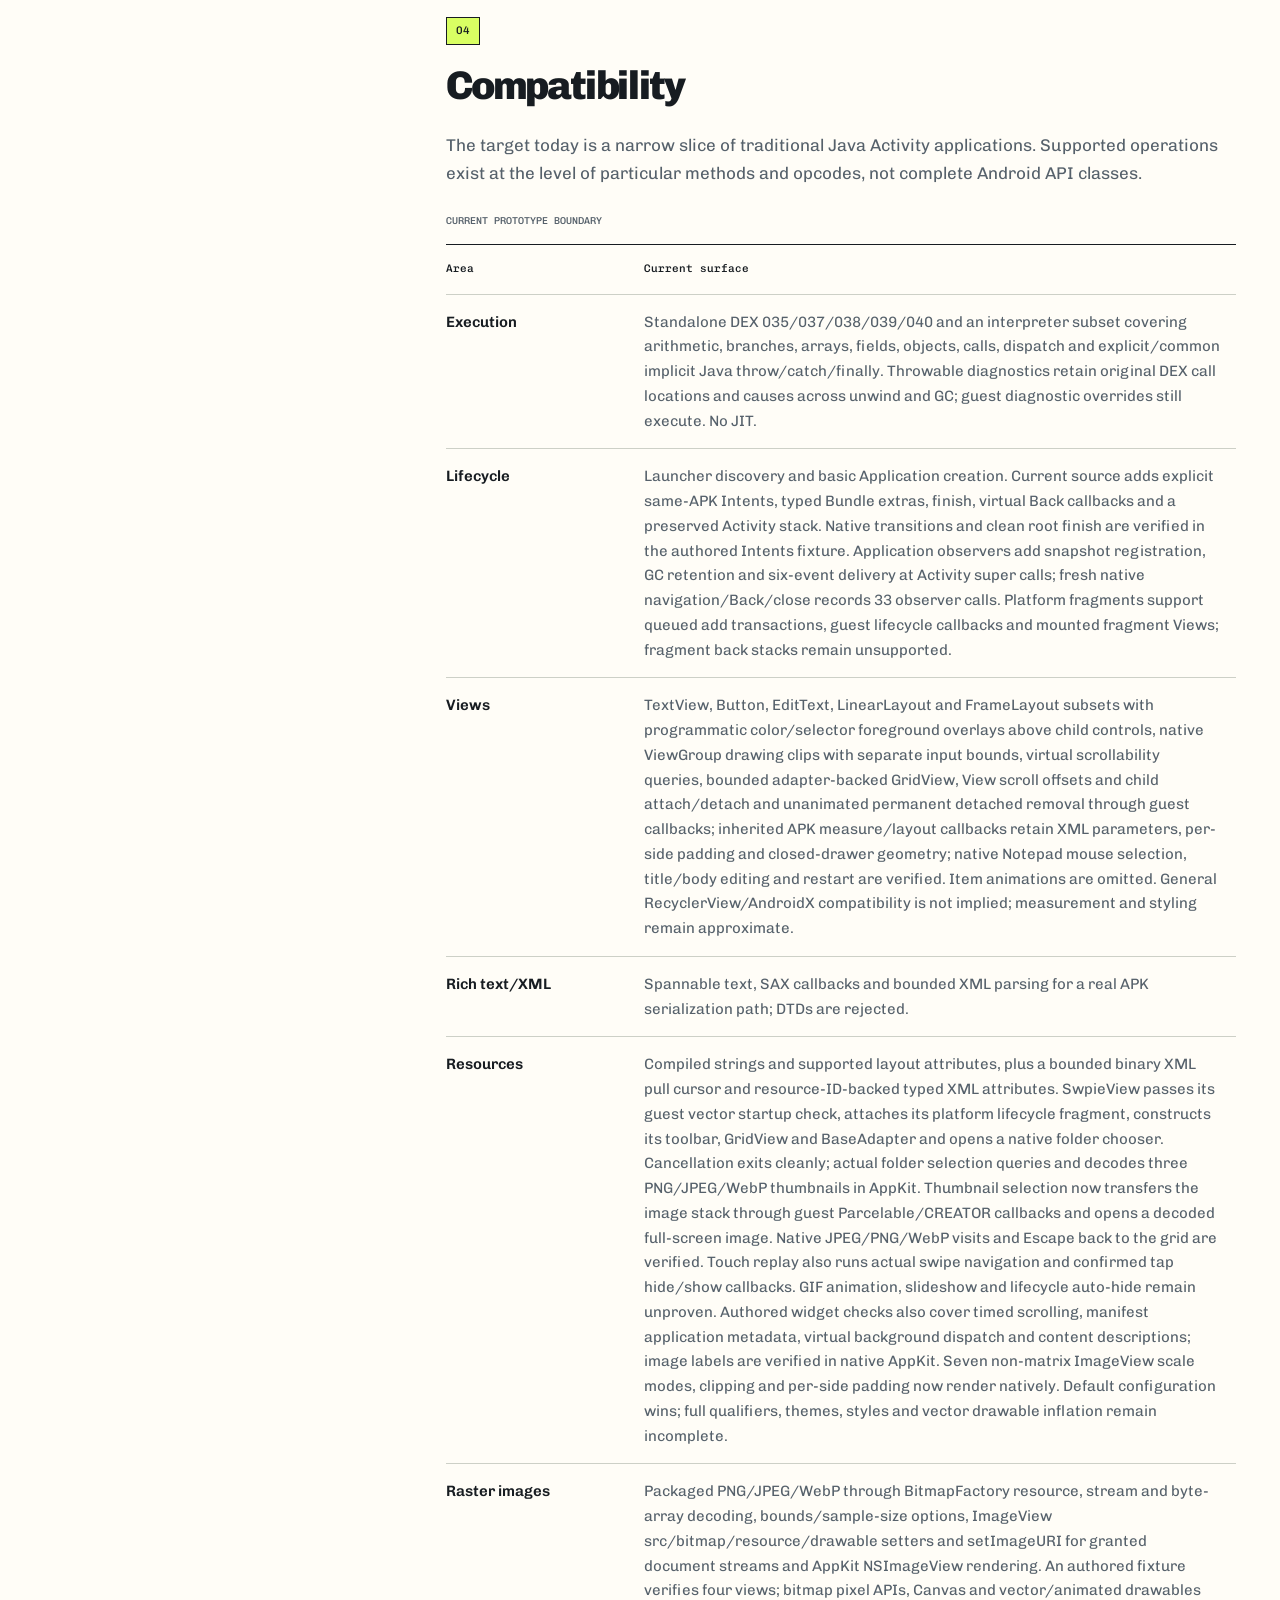
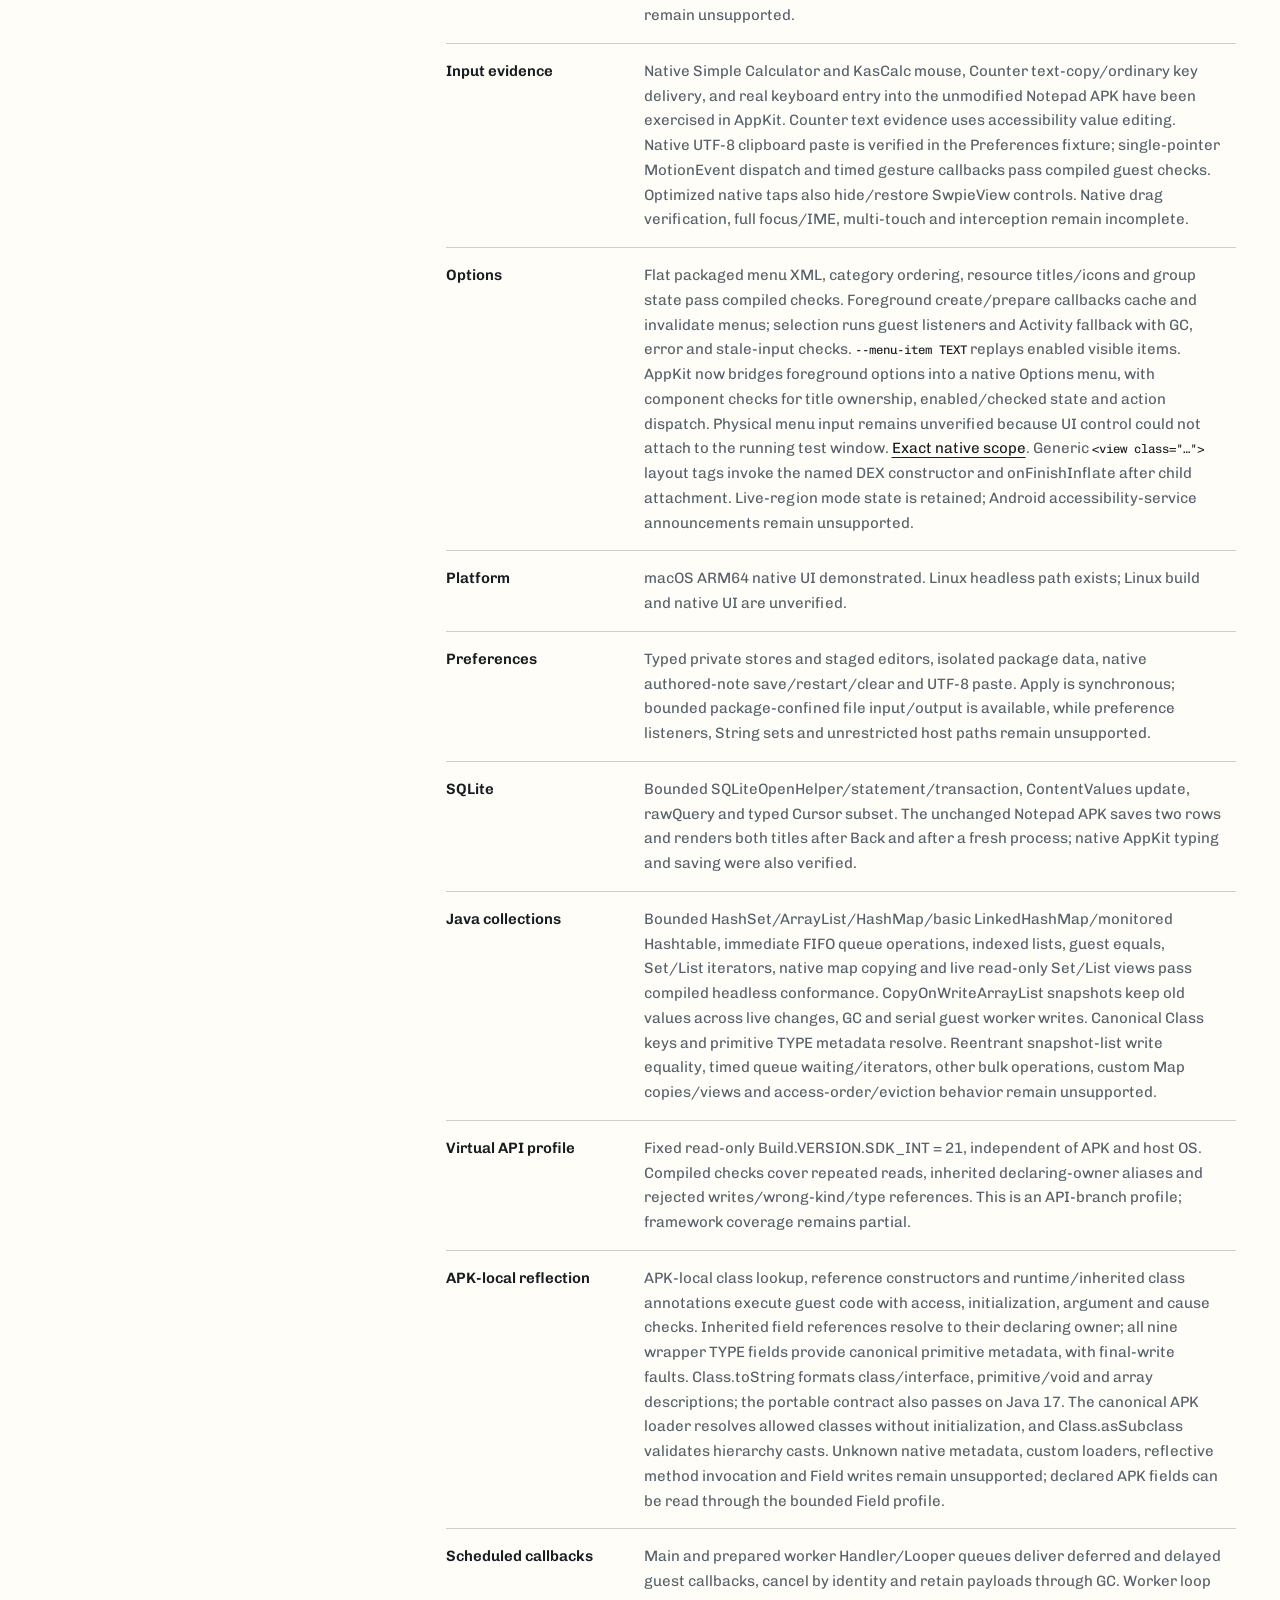
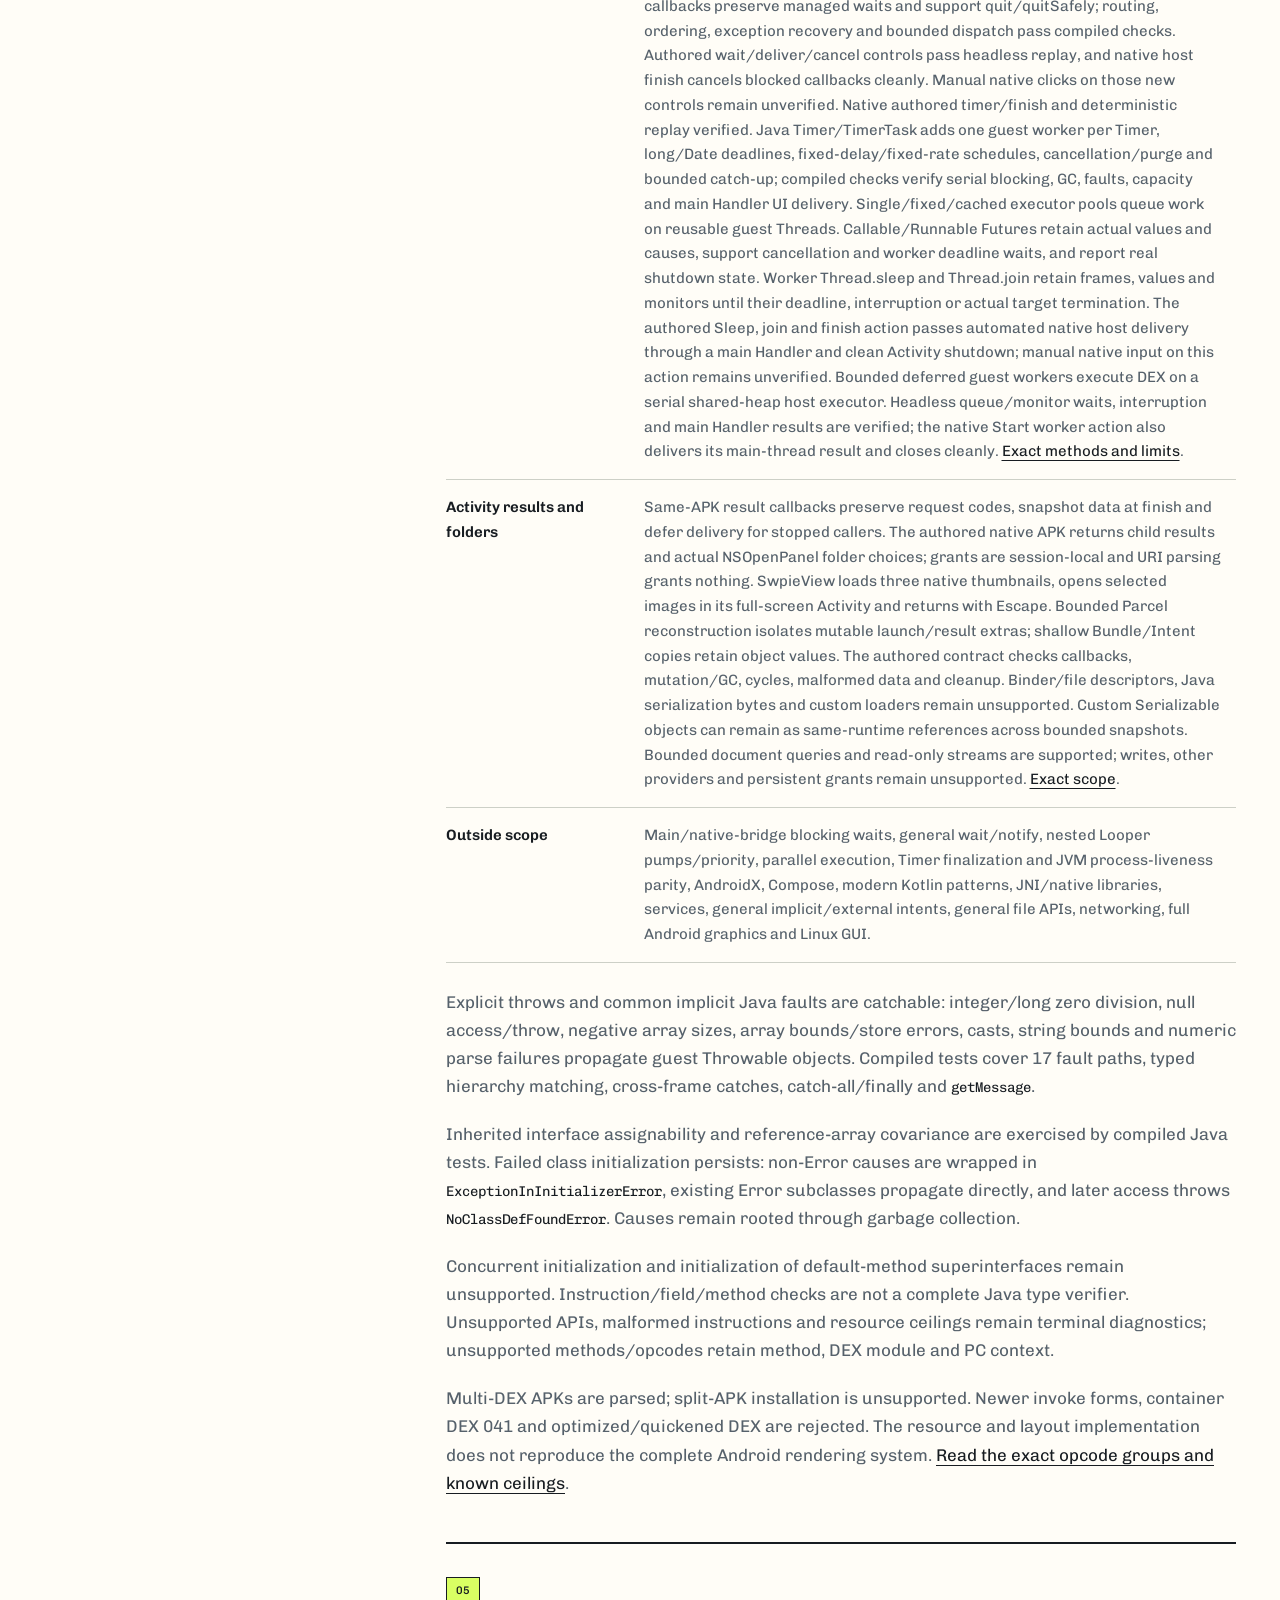
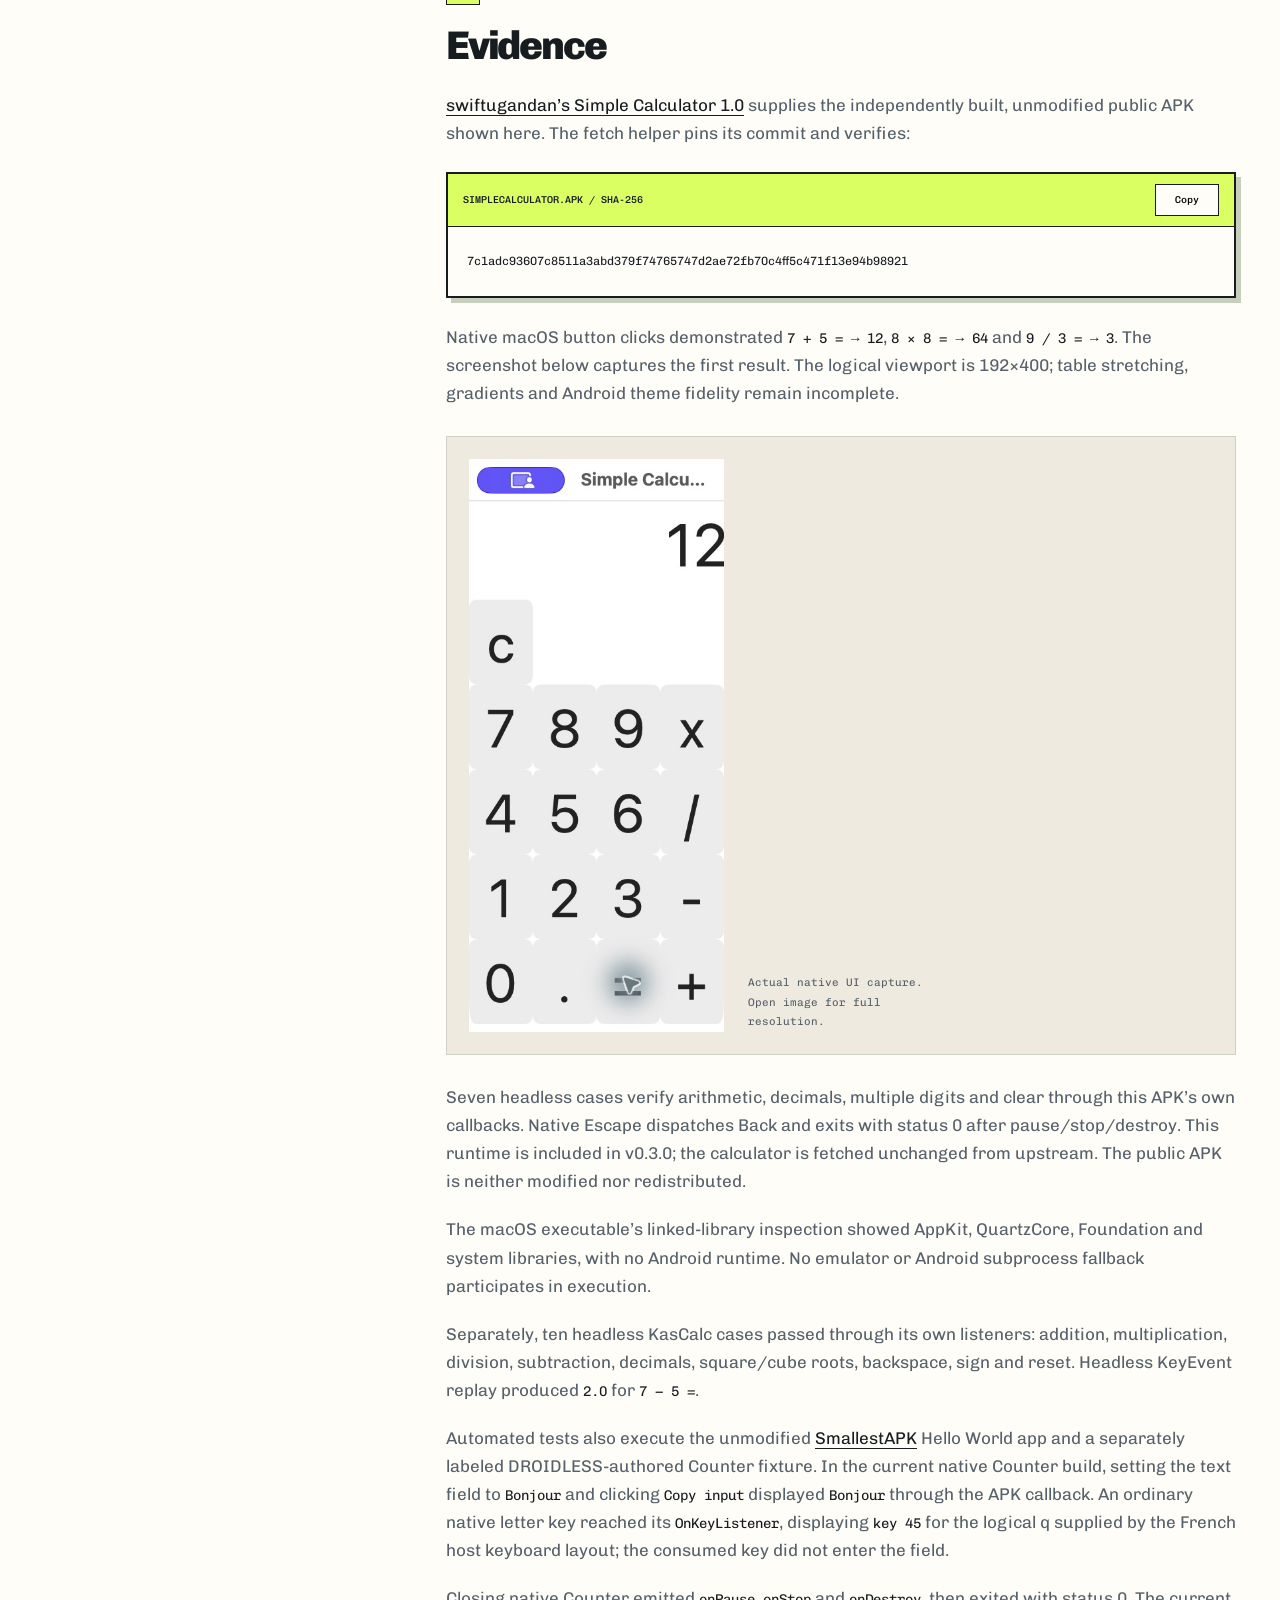
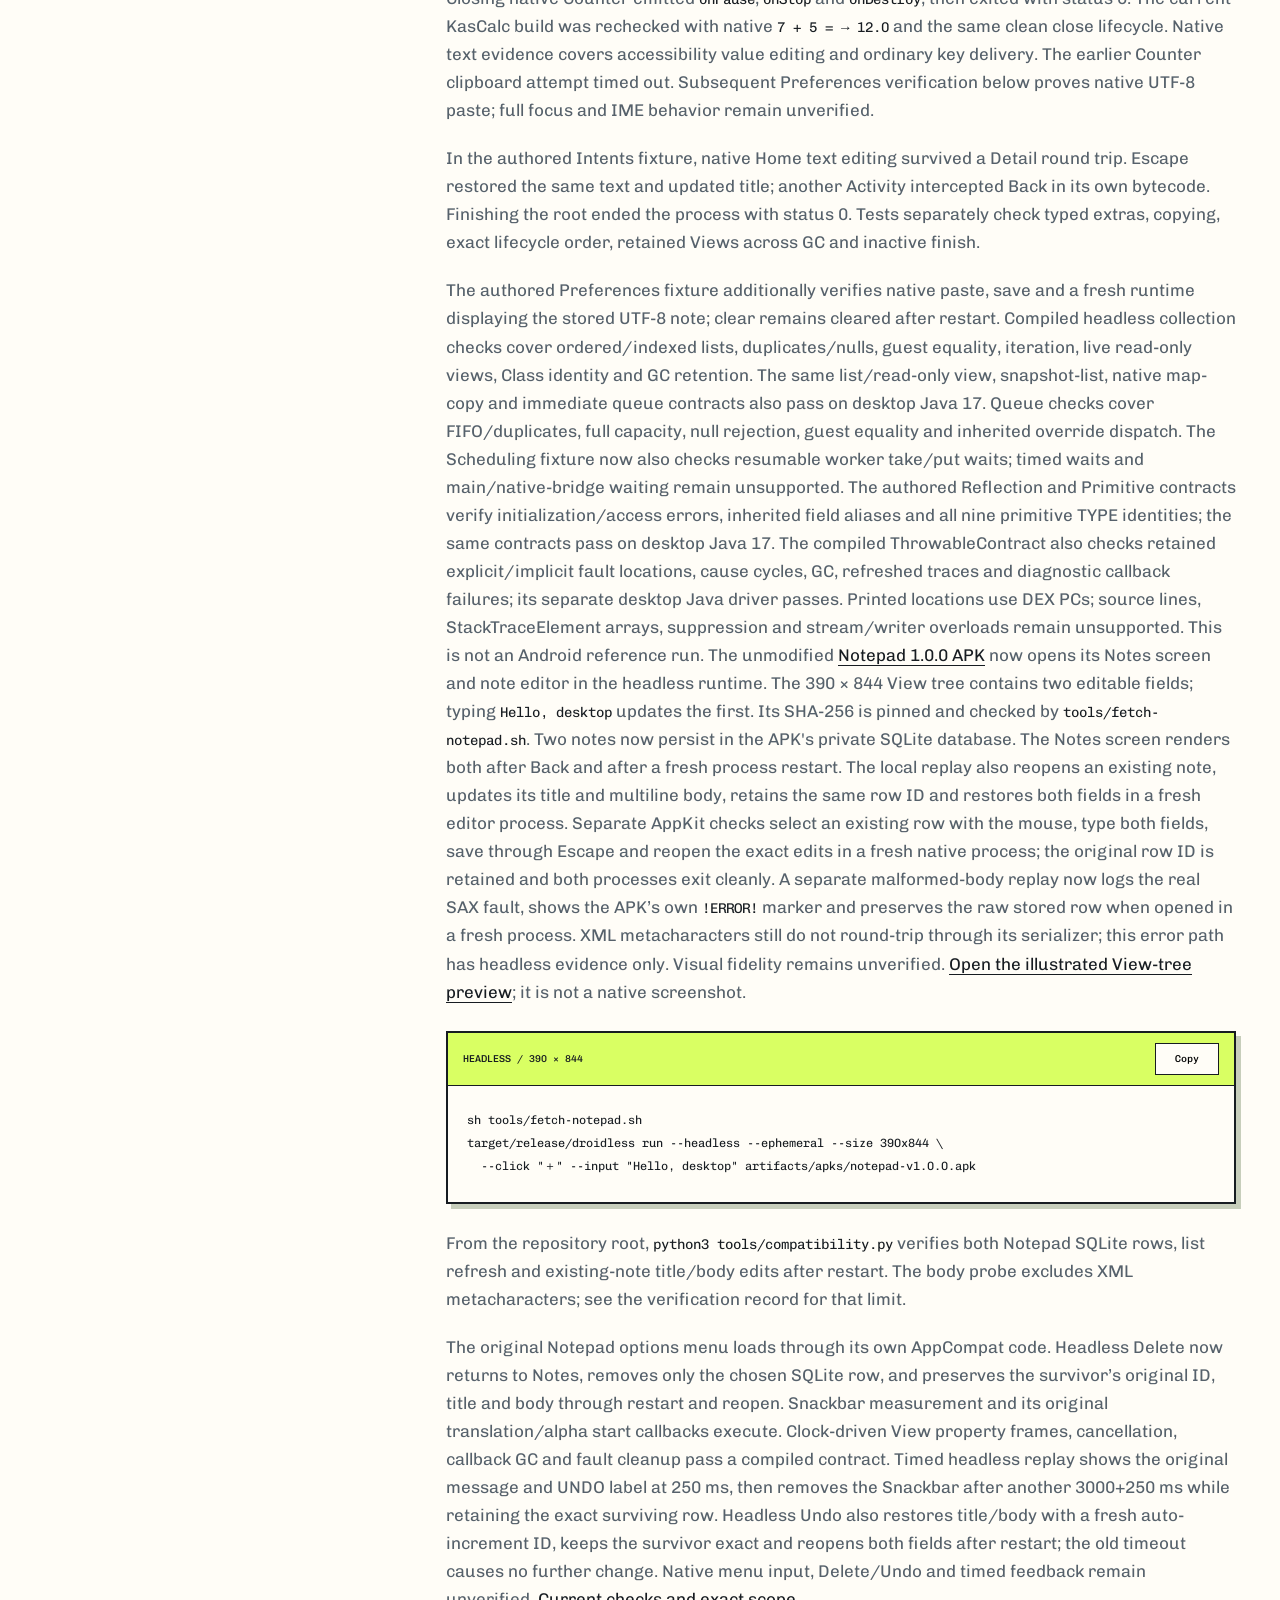
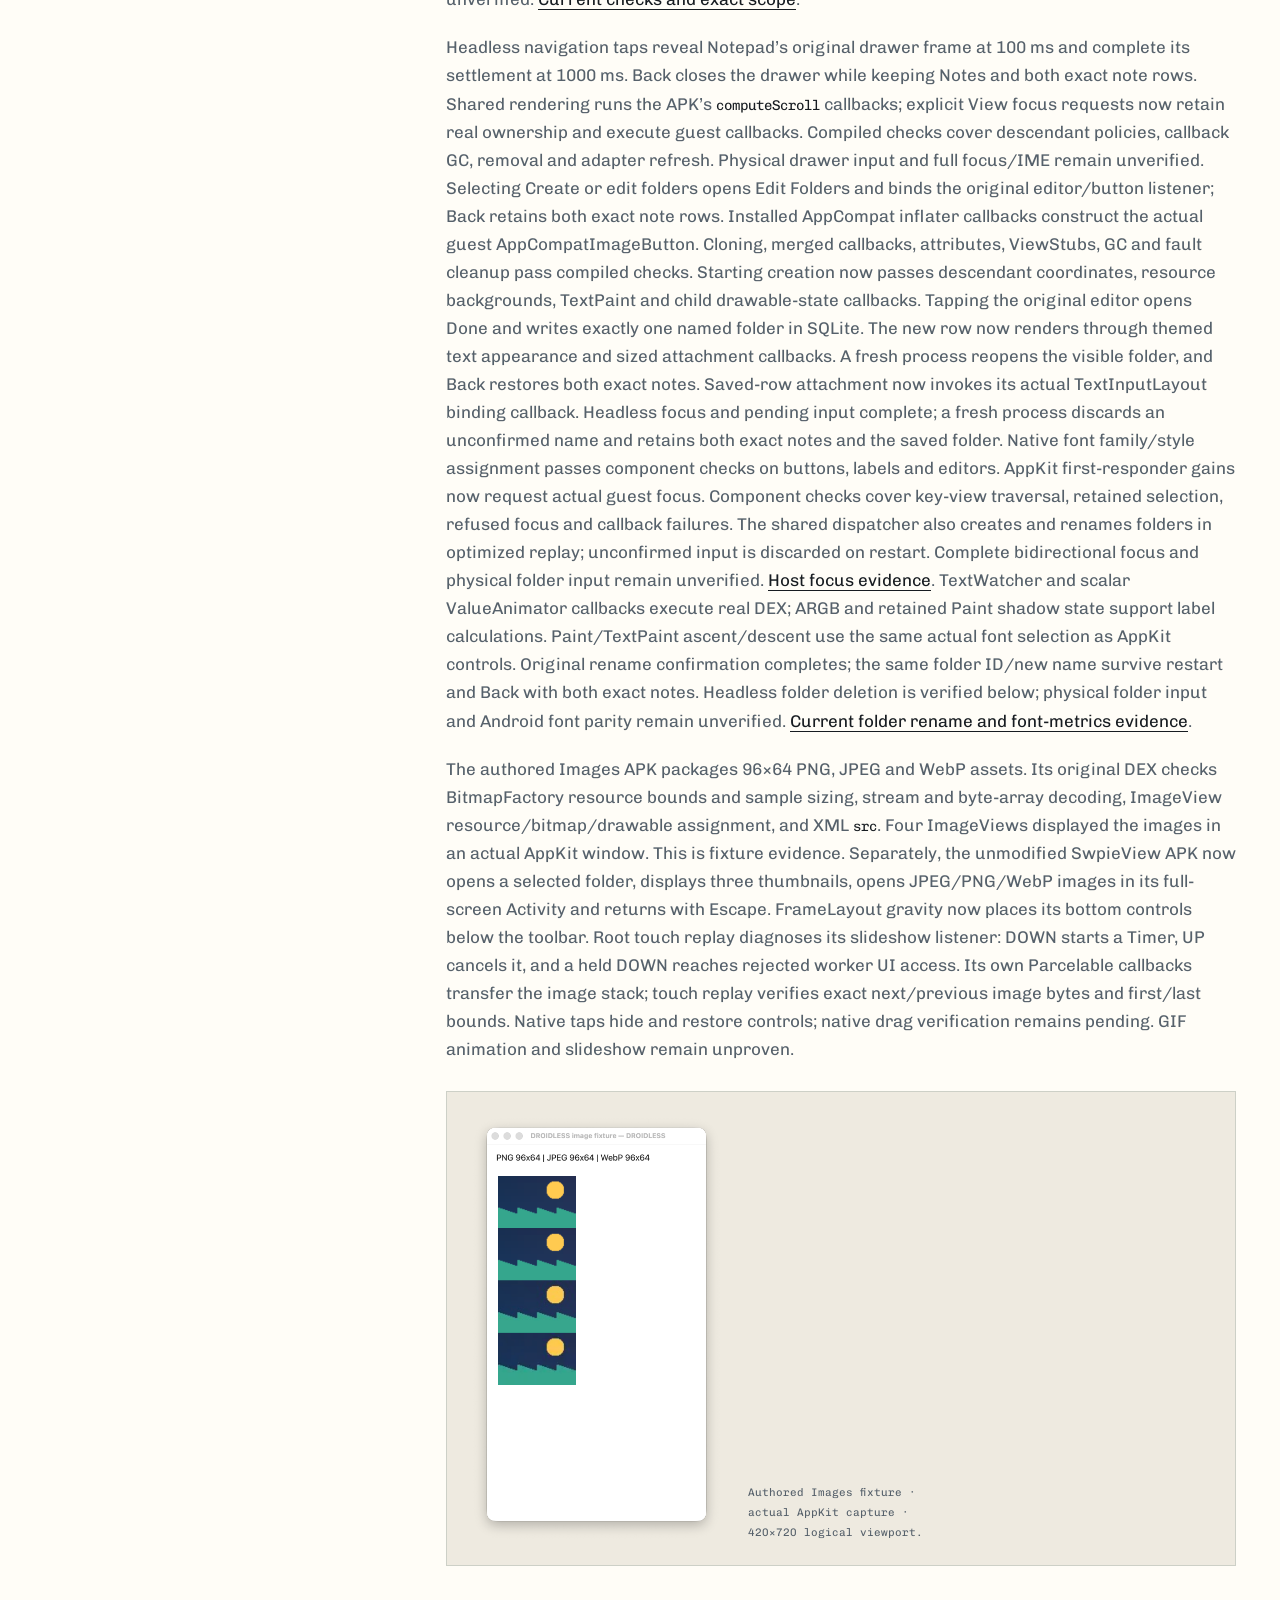
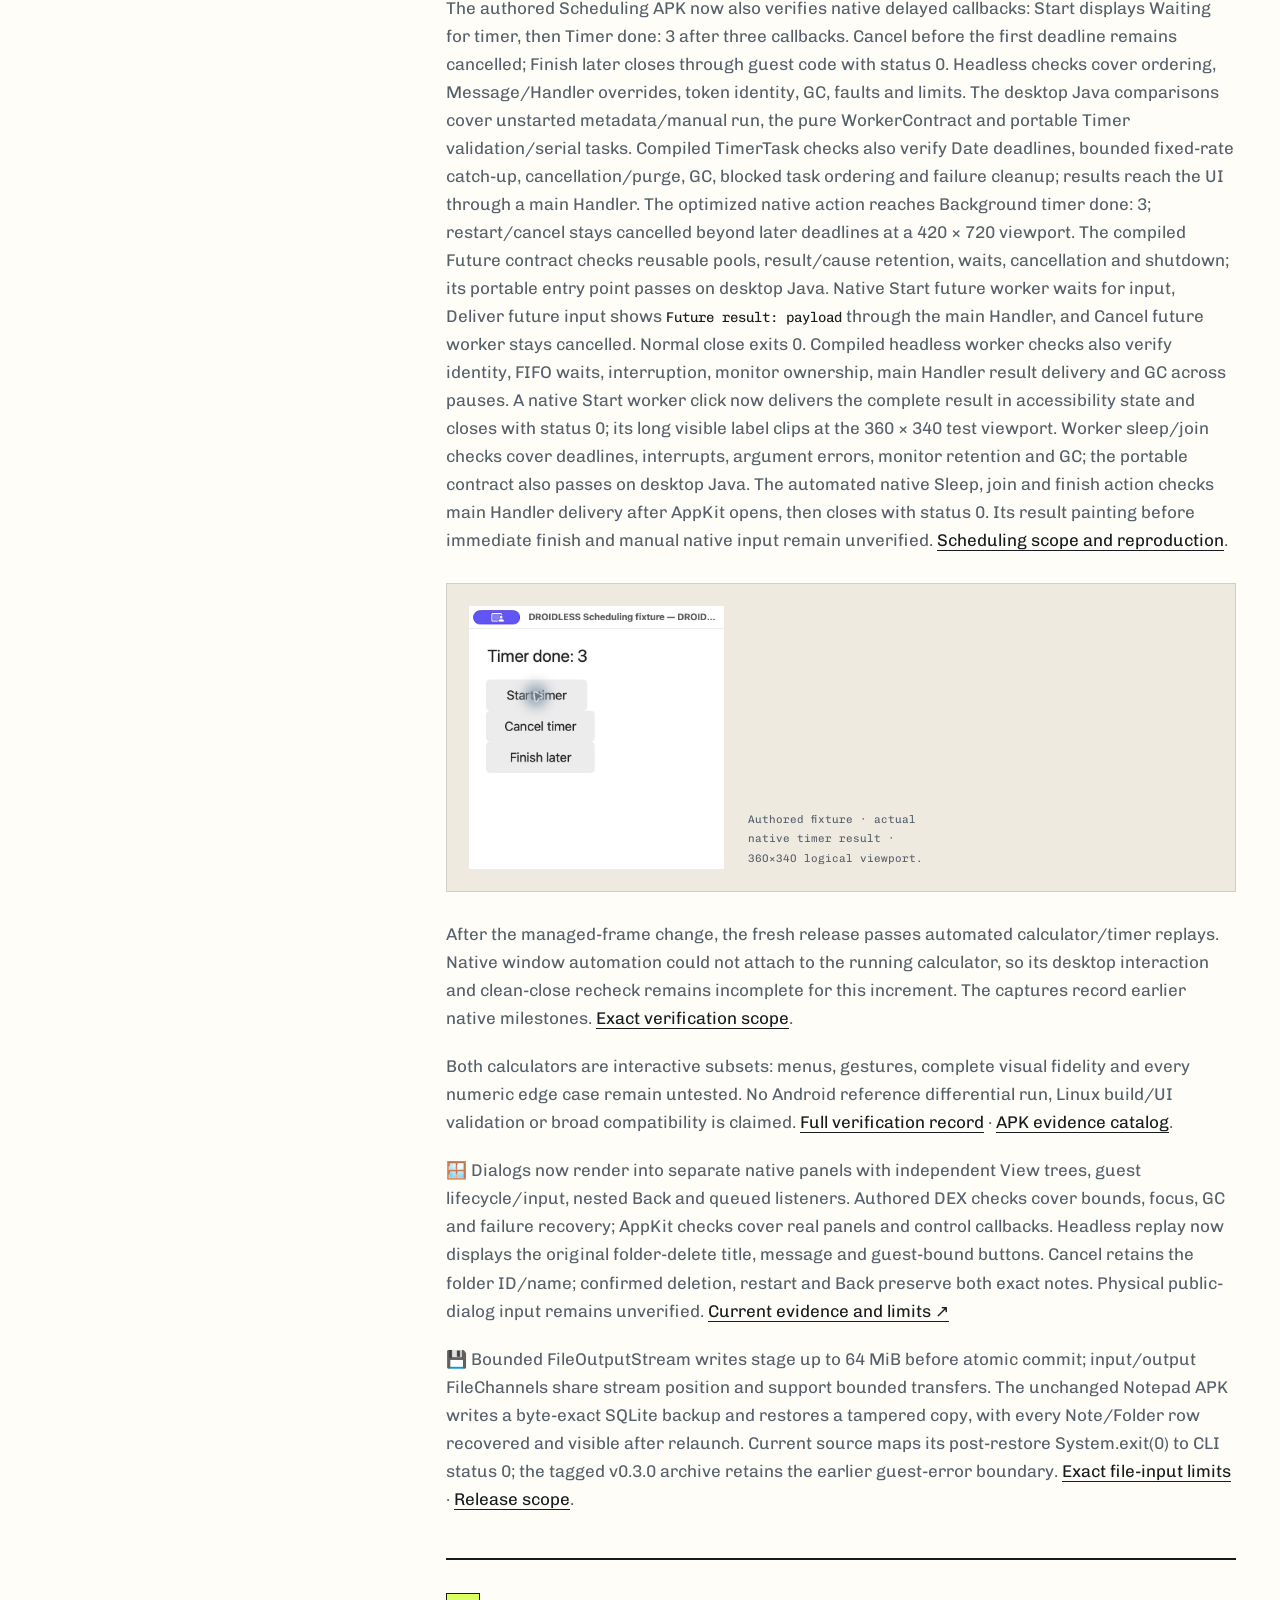
==== commit cef34254: "docs: record clean Notepad restore exit" ====
--- a/site/docs.html
+++ b/site/docs.html
@@ -95,7 +95,7 @@
       </section>
 
       <p>🪟 Dialogs now render into separate native panels with independent View trees, guest lifecycle/input, nested Back and queued listeners. Authored DEX checks cover bounds, focus, GC and failure recovery; AppKit checks cover real panels and control callbacks. Headless replay now displays the original folder-delete title, message and guest-bound buttons. Cancel retains the folder ID/name; confirmed deletion, restart and Back preserve both exact notes. Physical public-dialog input remains unverified. <a href="reference/verification.md#current-source-public-folder-deletion-and-text-ellipses">Current evidence and limits ↗</a></p>
-      <p>💾 Bounded FileOutputStream writes stage up to 64 MiB before atomic commit; input/output FileChannels share stream position and support bounded transfers. The unchanged Notepad APK now writes a byte-exact SQLite backup and restores a tampered copy, with every Note/Folder row recovered and visible after relaunch. Its post-restore System.exit(0) remains unsupported. <a href="reference/storage.md">Exact file-input limits</a> · <a href="reference/releases/0.3.0.md">Release scope</a>.</p>
+      <p>💾 Bounded FileOutputStream writes stage up to 64 MiB before atomic commit; input/output FileChannels share stream position and support bounded transfers. The unchanged Notepad APK writes a byte-exact SQLite backup and restores a tampered copy, with every Note/Folder row recovered and visible after relaunch. Current source maps its post-restore System.exit(0) to CLI status 0; the tagged v0.3.0 archive retains the earlier guest-error boundary. <a href="reference/storage.md">Exact file-input limits</a> · <a href="reference/releases/0.3.0.md">Release scope</a>.</p>
       <section id="development" aria-labelledby="development-title"><span class="doc-number">06</span><h2 id="development-title">Development &amp; local checks</h2><p>All CI runs locally. The script checks formatting, compilation, tests, Clippy warnings and the release build. No GitHub Actions workflow is installed.</p>
         <div class="code-block"><div class="code-header"><span>LOCAL CI</span><button class="copy-button" type="button" data-copy="ci-code" aria-label="Copy local CI command">Copy</button></div><pre><code id="ci-code">sh tools/ci.sh</code></pre></div>
         <p>Parser tests reject truncated DEX/XML/APK data, invalid indexes, unsafe ZIP paths and duplicate ZIP entries. Runtime tests exercise real D8-generated arithmetic, wide values, arrays/covariance, inherited interface dispatch, explicit/implicit exceptions across 17 fault paths, catch-all/finally, lifecycle, resources, XML layouts and input callbacks.</p>
